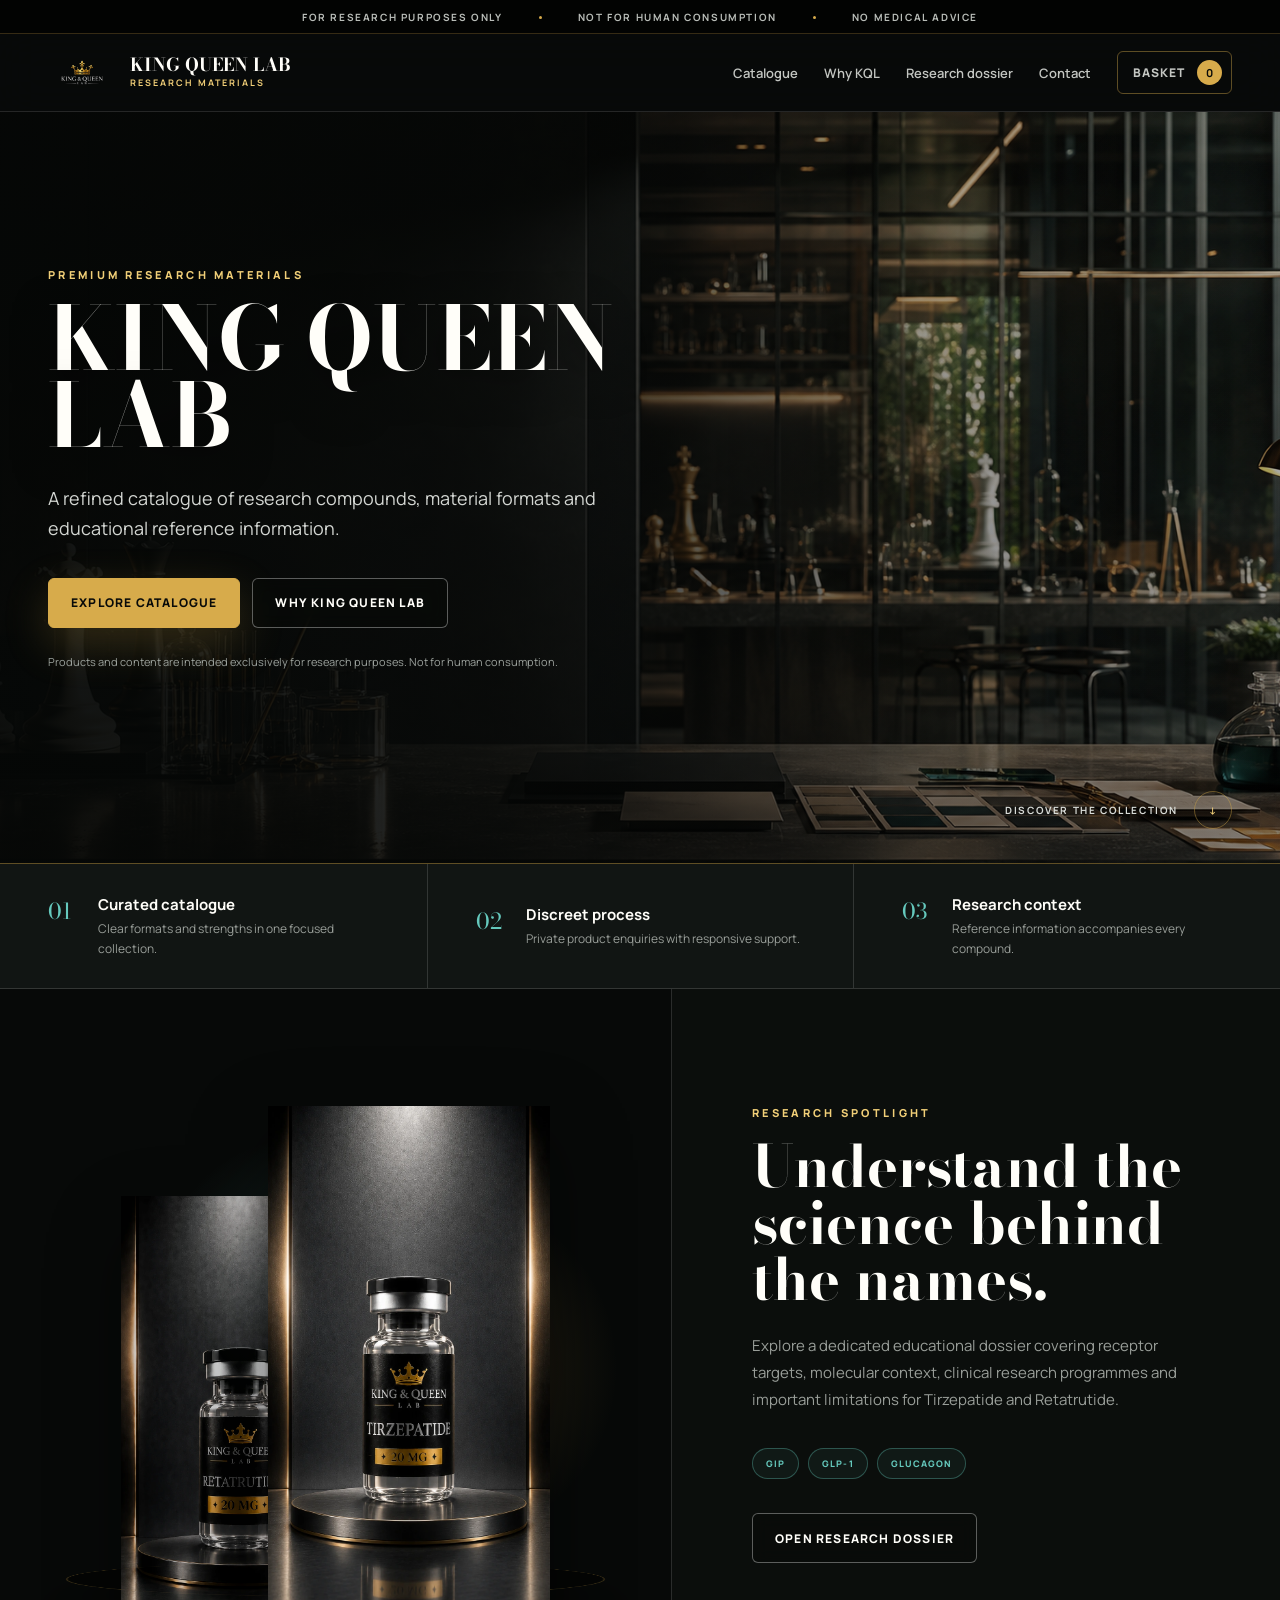
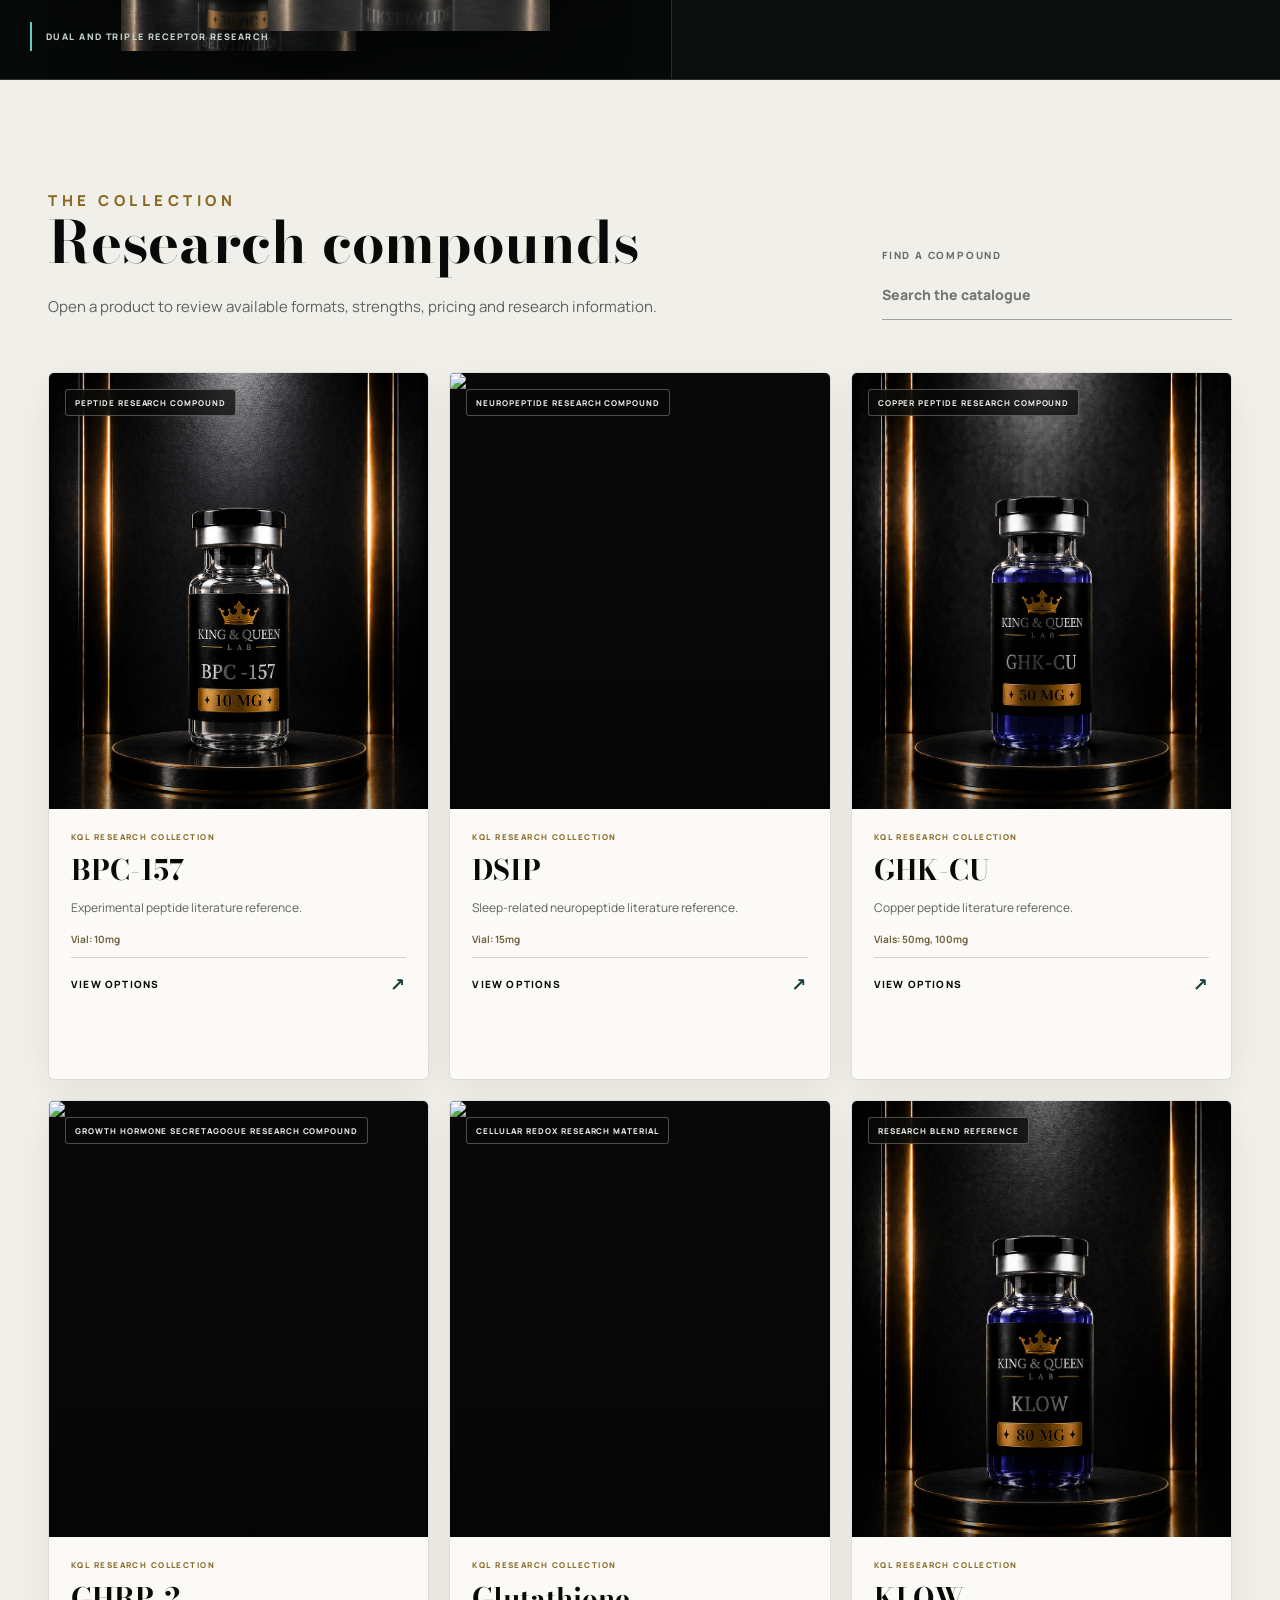
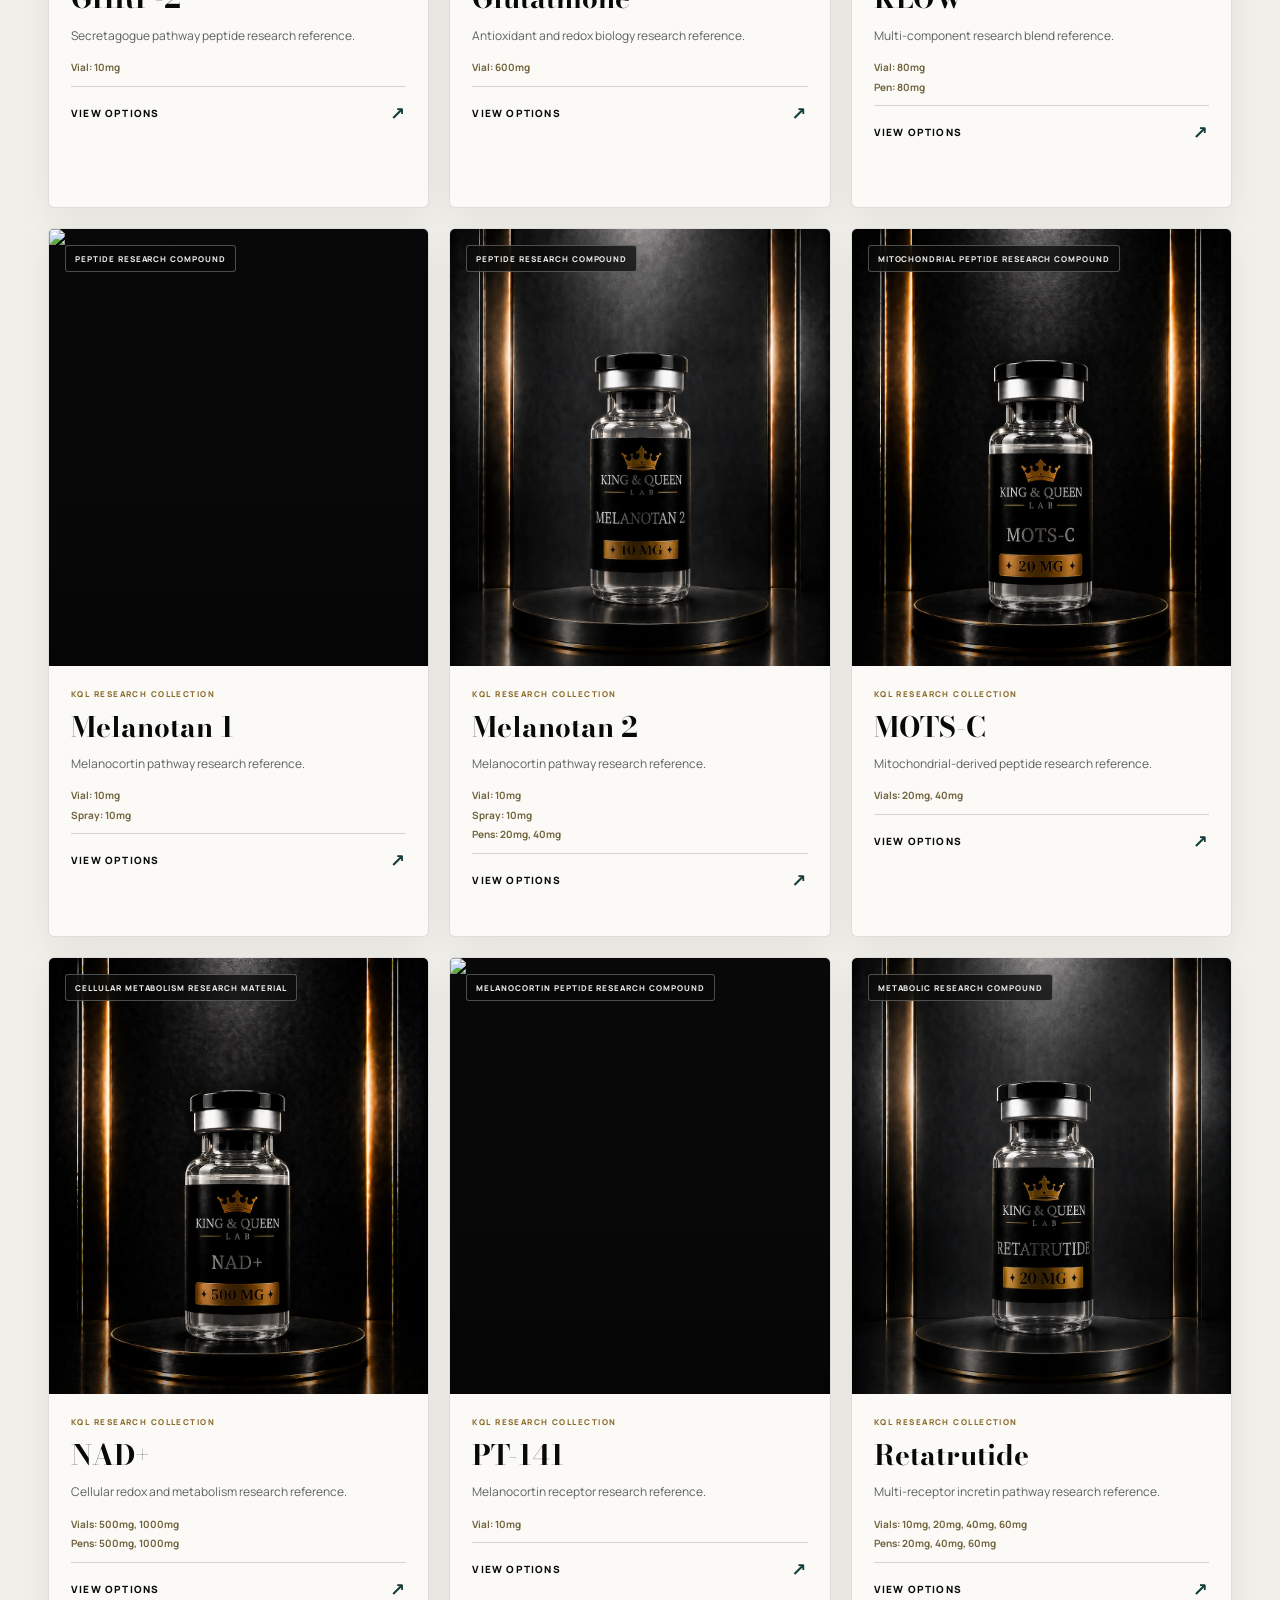
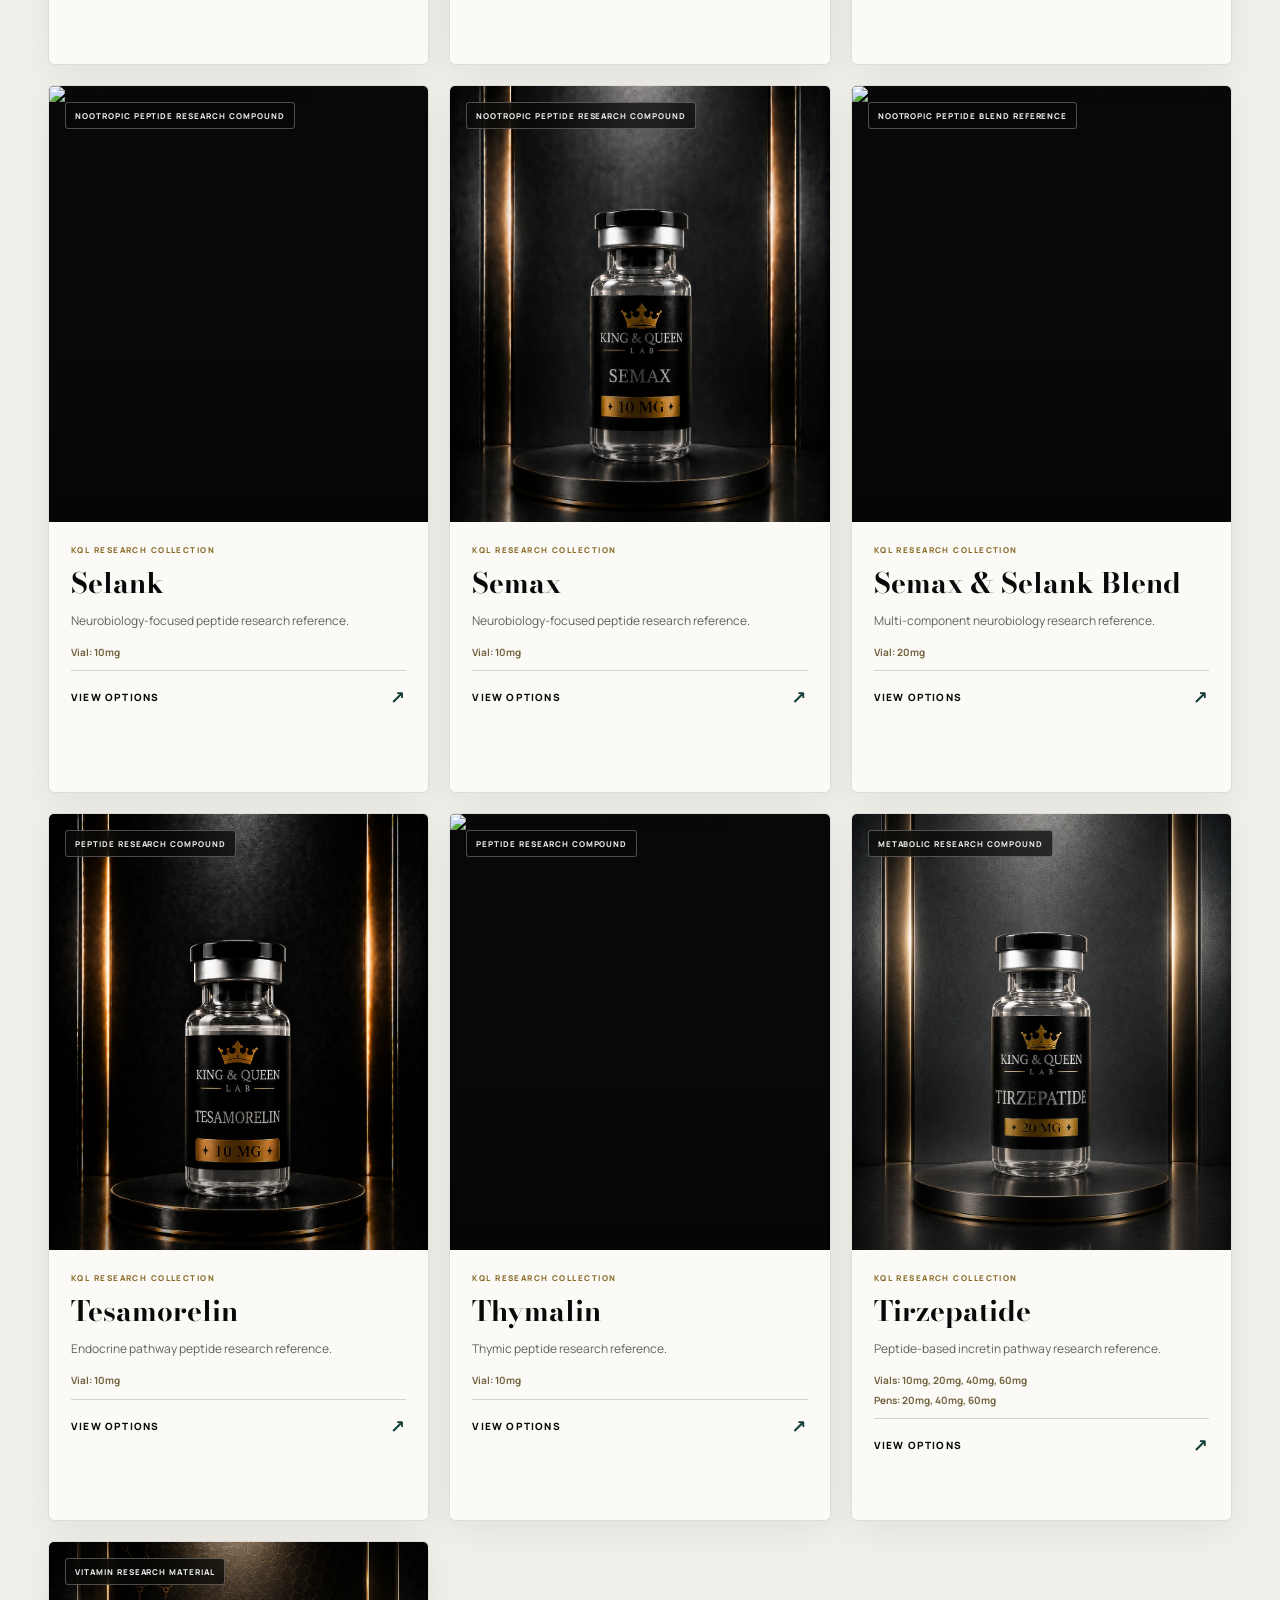
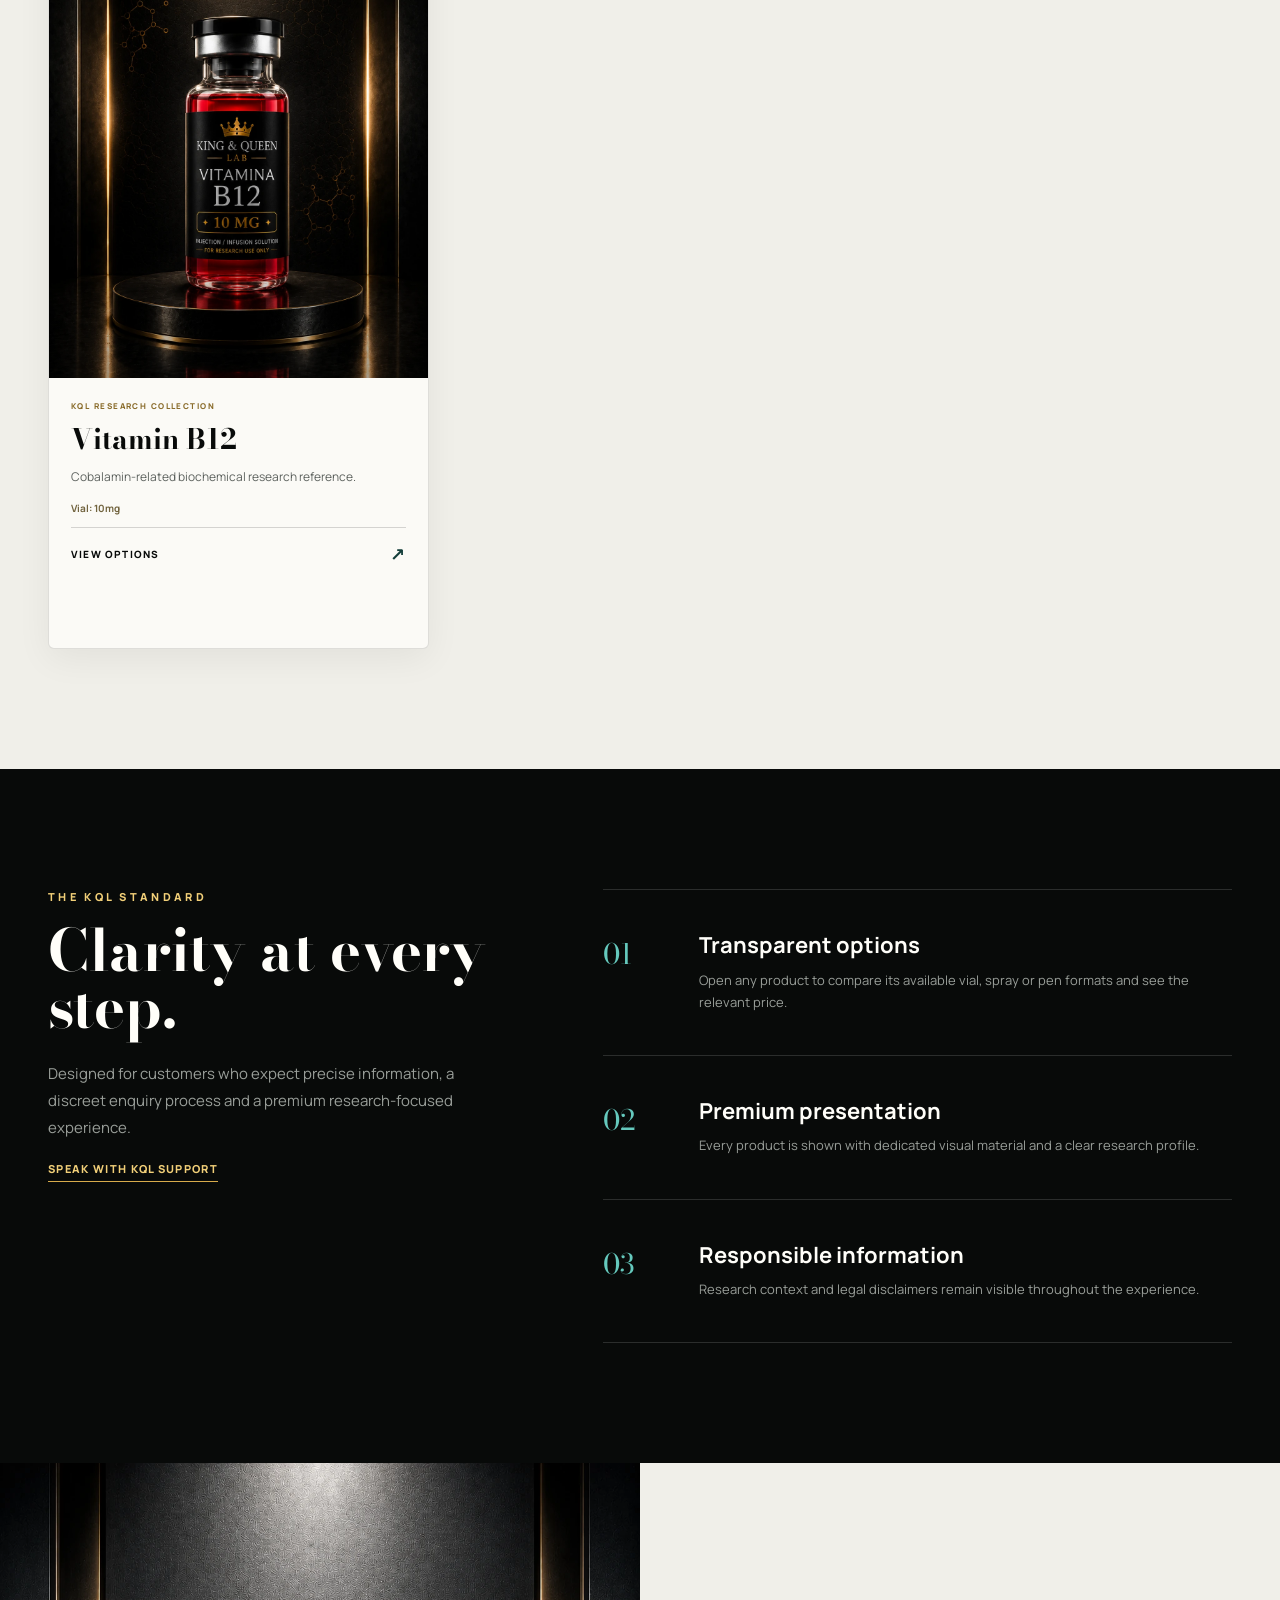
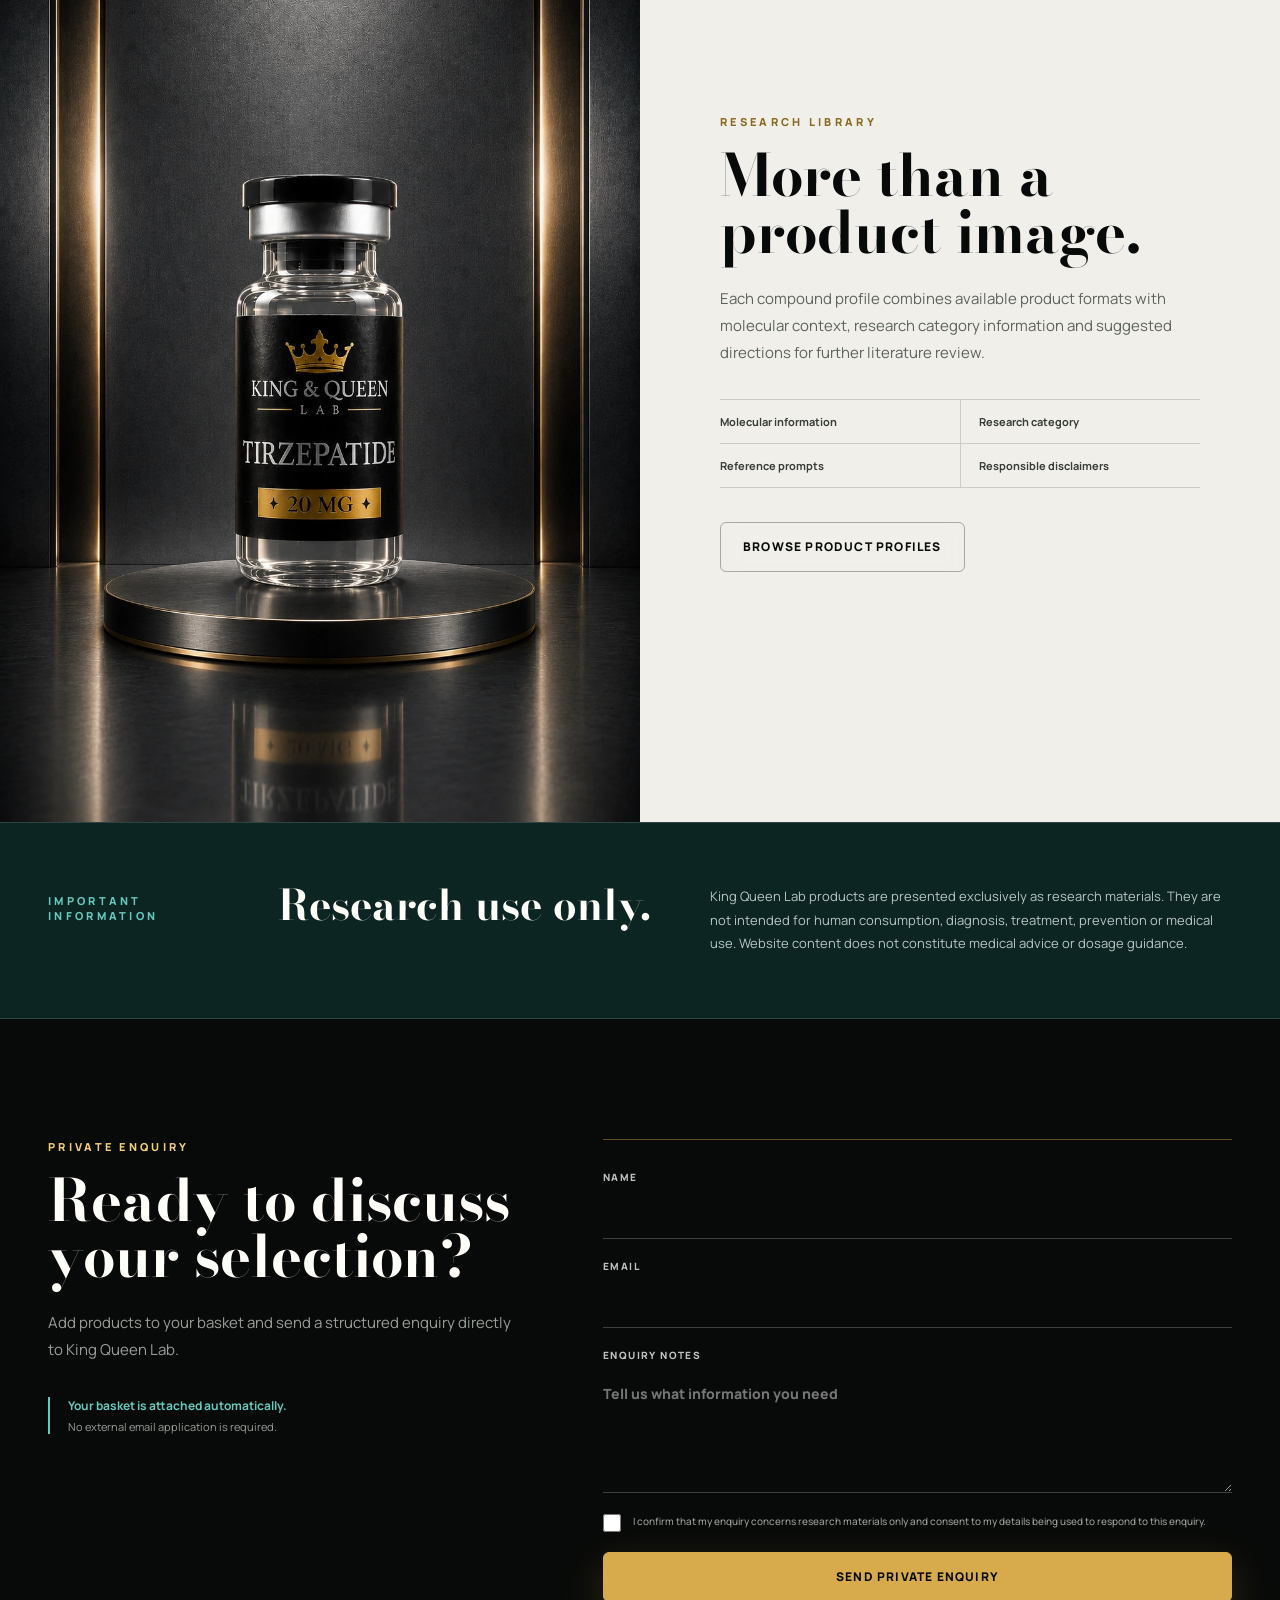
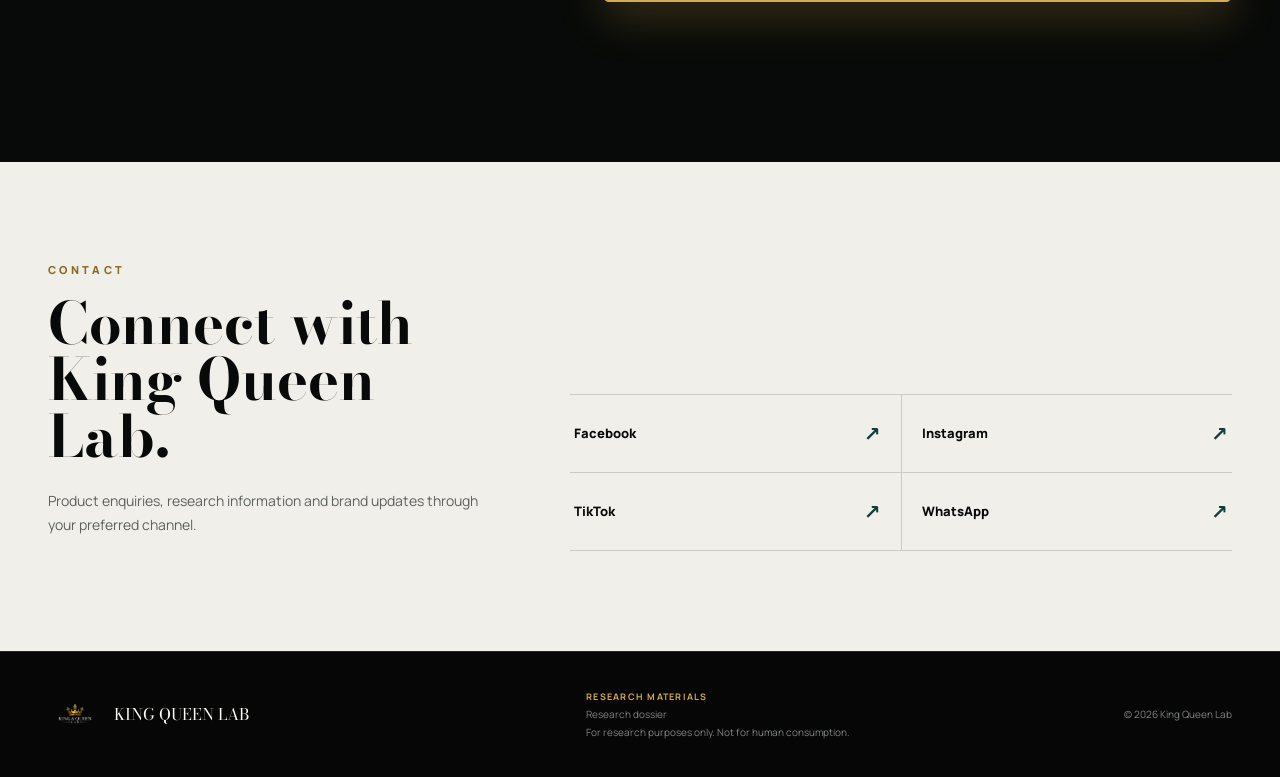
==== index.html @ 57969e60 "Add files via upload" ====
<!doctype html>
<html lang="en">
  <head>
    <meta charset="UTF-8">
    <meta name="viewport" content="width=device-width, initial-scale=1.0">
    <meta name="description" content="King Queen Lab premium research compounds and laboratory reference materials. Product information and enquiries for research purposes only.">
    <title>King Queen Lab | Premium Research Materials</title>
    <link rel="preconnect" href="https://fonts.googleapis.com">
    <link rel="preconnect" href="https://fonts.gstatic.com" crossorigin>
    <link href="https://fonts.googleapis.com/css2?family=Bodoni+Moda:opsz,wght@6..96,600;6..96,700&family=Manrope:wght@400;500;600;700;800&display=swap" rel="stylesheet">
    <link rel="stylesheet" href="styles.css?v=20260704-research-spotlight">
  </head>
  <body>
    <div class="legal-bar">
      <span>For research purposes only</span>
      <span>Not for human consumption</span>
      <span>No medical advice</span>
    </div>

    <header class="site-header" data-header>
      <a class="brand" href="#home" aria-label="King Queen Lab home">
        <img src="kql-logo-transparent.webp" alt="King Queen Lab logo">
        <span>
          <strong>King Queen Lab</strong>
          <small>Research materials</small>
        </span>
      </a>

      <button class="nav-toggle" type="button" data-nav-toggle aria-label="Open navigation" aria-expanded="false">
        <span></span>
        <span></span>
      </button>

      <nav class="site-nav" data-nav>
        <a href="#compounds">Catalogue</a>
        <a href="#standards">Why KQL</a>
        <a href="research.html">Research dossier</a>
        <a href="#contact">Contact</a>
        <button class="basket-trigger" type="button" data-open-cart>
          Basket
          <strong data-cart-count>0</strong>
        </button>
      </nav>
    </header>

    <main>
      <section class="hero" id="home">
        <img class="hero-background" src="kingqueenlab-hero.png" alt="Modern King Queen Lab research environment">
        <div class="hero-shade" aria-hidden="true"></div>
        <div class="hero-content">
          <p class="eyebrow">Premium research materials</p>
          <h1>King Queen Lab</h1>
          <p class="hero-lead">A refined catalogue of research compounds, material formats and educational reference information.</p>
          <div class="hero-actions">
            <a class="button button-primary" href="#compounds">Explore catalogue</a>
            <a class="button button-secondary" href="#standards">Why King Queen Lab</a>
          </div>
          <p class="hero-legal">Products and content are intended exclusively for research purposes. Not for human consumption.</p>
        </div>
        <a class="hero-next" href="#compounds">
          <span>Discover the collection</span>
          <strong>↓</strong>
        </a>
      </section>

      <section class="confidence-strip" aria-label="King Queen Lab service highlights">
        <div>
          <span>01</span>
          <strong>Curated catalogue</strong>
          <p>Clear formats and strengths in one focused collection.</p>
        </div>
        <div>
          <span>02</span>
          <strong>Discreet process</strong>
          <p>Private product enquiries with responsive support.</p>
        </div>
        <div>
          <span>03</span>
          <strong>Research context</strong>
          <p>Reference information accompanies every compound.</p>
        </div>
      </section>

      <section class="research-spotlight">
        <div class="spotlight-visual" aria-label="Tirzepatide and Retatrutide research collection">
          <img class="spotlight-primary" src="tirzepatide-20mg.webp" alt="Tirzepatide research vial">
          <img class="spotlight-secondary" src="retatrutide-20mg.webp" alt="Retatrutide research vial">
          <span class="spotlight-label">Dual and triple receptor research</span>
        </div>
        <div class="spotlight-copy">
          <p class="eyebrow">Research spotlight</p>
          <h2>Understand the science behind the names.</h2>
          <p>Explore a dedicated educational dossier covering receptor targets, molecular context, clinical research programmes and important limitations for Tirzepatide and Retatrutide.</p>
          <div class="receptor-row">
            <span>GIP</span>
            <span>GLP-1</span>
            <span>Glucagon</span>
          </div>
          <a class="button button-secondary" href="research.html">Open research dossier</a>
        </div>
      </section>

      <section class="catalogue" id="compounds" aria-labelledby="compounds-title">
        <div class="section-heading">
          <div>
            <p class="eyebrow">The collection</p>
            <h2 id="compounds-title">Research compounds</h2>
            <p>Open a product to review available formats, strengths, pricing and research information.</p>
          </div>
          <label class="search-box">
            <span>Find a compound</span>
            <input type="search" placeholder="Search the catalogue" data-search>
          </label>
        </div>
        <div class="compound-grid" data-reference-grid></div>
        <p class="empty-state" data-empty-state hidden>No products match this search.</p>
      </section>

      <section class="standards" id="standards">
        <div class="standards-intro">
          <p class="eyebrow">The KQL standard</p>
          <h2>Clarity at every step.</h2>
          <p>Designed for customers who expect precise information, a discreet enquiry process and a premium research-focused experience.</p>
          <a class="text-link" href="#contact">Speak with KQL support</a>
        </div>
        <div class="standard-list">
          <article>
            <span>01</span>
            <div>
              <h3>Transparent options</h3>
              <p>Open any product to compare its available vial, spray or pen formats and see the relevant price.</p>
            </div>
          </article>
          <article>
            <span>02</span>
            <div>
              <h3>Premium presentation</h3>
              <p>Every product is shown with dedicated visual material and a clear research profile.</p>
            </div>
          </article>
          <article>
            <span>03</span>
            <div>
              <h3>Responsible information</h3>
              <p>Research context and legal disclaimers remain visible throughout the experience.</p>
            </div>
          </article>
        </div>
      </section>

      <section class="library" id="library">
        <div class="library-visual">
          <img src="tirzepatide-20mg.webp" alt="King Queen Lab research vial">
        </div>
        <div class="library-copy">
          <p class="eyebrow">Research library</p>
          <h2>More than a product image.</h2>
          <p>Each compound profile combines available product formats with molecular context, research category information and suggested directions for further literature review.</p>
          <div class="library-points">
            <span>Molecular information</span>
            <span>Research category</span>
            <span>Reference prompts</span>
            <span>Responsible disclaimers</span>
          </div>
          <a class="button button-secondary" href="#compounds">Browse product profiles</a>
        </div>
      </section>

      <section class="compliance">
        <p class="eyebrow">Important information</p>
        <h2>Research use only.</h2>
        <p>King Queen Lab products are presented exclusively as research materials. They are not intended for human consumption, diagnosis, treatment, prevention or medical use. Website content does not constitute medical advice or dosage guidance.</p>
      </section>

      <section class="enquiry" id="enquiry">
        <div class="enquiry-intro">
          <p class="eyebrow">Private enquiry</p>
          <h2>Ready to discuss your selection?</h2>
          <p>Add products to your basket and send a structured enquiry directly to King Queen Lab.</p>
          <div class="enquiry-note">
            <strong>Your basket is attached automatically.</strong>
            <span>No external email application is required.</span>
          </div>
        </div>
        <form class="enquiry-form" data-enquiry-form>
          <label>
            Name
            <input name="name" type="text" autocomplete="name" required>
          </label>
          <label>
            Email
            <input name="email" type="email" autocomplete="email" required>
          </label>
          <label>
            Enquiry notes
            <textarea name="message" rows="5" placeholder="Tell us what information you need" required></textarea>
          </label>
          <label class="consent-field">
            <input name="research_confirmation" type="checkbox" required>
            <span>I confirm that my enquiry concerns research materials only and consent to my details being used to respond to this enquiry.</span>
          </label>
          <button class="button button-primary" type="submit">Send private enquiry</button>
          <p class="form-status" data-form-status aria-live="polite"></p>
        </form>
      </section>

      <section class="contact" id="contact">
        <div>
          <p class="eyebrow">Contact</p>
          <h2>Connect with King Queen Lab.</h2>
          <p>Product enquiries, research information and brand updates through your preferred channel.</p>
        </div>
        <div class="social-grid">
          <a href="https://www.facebook.com/profile.php?id=61564510697711" target="_blank" rel="noreferrer"><span>Facebook</span><strong>↗</strong></a>
          <a href="https://www.instagram.com/king.queen.lab/" target="_blank" rel="noreferrer"><span>Instagram</span><strong>↗</strong></a>
          <a href="https://www.tiktok.com/@king.queen.lab" target="_blank" rel="noreferrer"><span>TikTok</span><strong>↗</strong></a>
          <a href="https://wa.me/447375599830" target="_blank" rel="noreferrer"><span>WhatsApp</span><strong>↗</strong></a>
        </div>
      </section>
    </main>

    <aside class="cart-drawer" data-cart-drawer aria-hidden="true">
      <div class="cart-panel">
        <div class="cart-head">
          <div>
            <p class="eyebrow">Selected products</p>
            <h2>Your basket</h2>
          </div>
          <button class="icon-button" type="button" data-close-cart aria-label="Close basket">&times;</button>
        </div>
        <div class="cart-items" data-cart-items></div>
        <div class="cart-summary">
          <span>Subtotal</span>
          <strong data-cart-subtotal>£0</strong>
        </div>
        <a class="button button-primary" href="#enquiry" data-cart-enquiry>Continue to enquiry</a>
        <p class="drawer-legal">Research purposes only. Not for human consumption.</p>
      </div>
    </aside>

    <aside class="reference-modal" data-reference-modal aria-hidden="true">
      <div class="reference-modal-panel" data-reference-modal-panel role="dialog" aria-modal="true" aria-label="Product information"></div>
    </aside>

    <footer class="site-footer">
      <a class="footer-brand" href="#home">
        <img src="kql-logo-transparent.webp" alt="">
        <span>King Queen Lab</span>
      </a>
      <div>
        <strong>Research materials</strong>
        <a href="research.html">Research dossier</a>
        <span>For research purposes only. Not for human consumption.</span>
      </div>
      <span>&copy; 2026 King Queen Lab</span>
    </footer>

    <template id="reference-template">
      <article class="compound-card">
        <button class="compound-open" type="button" data-open-reference aria-label="View product options"></button>
        <div class="compound-media">
          <img data-card-image alt="">
          <span class="compound-badge" data-card-category></span>
        </div>
        <div class="compound-body">
          <p class="compound-index">KQL Research Collection</p>
          <h3 data-card-heading></h3>
          <p data-card-tagline></p>
          <div class="format-summary" data-card-formats></div>
          <div class="card-action">
            <span>View options</span>
            <strong>↗</strong>
          </div>
        </div>
      </article>
    </template>

    <script src="script.js?v=20260704-alphabetical"></script>
  </body>
</html>
---- styles.css ----
:root {
  --ink: #080a09;
  --ink-soft: #111513;
  --ink-panel: #151917;
  --paper: #f0efe9;
  --paper-bright: #fbfaf6;
  --paper-muted: #dedbd1;
  --gold: #d7ab4b;
  --gold-bright: #f1cf78;
  --teal: #65c9bd;
  --teal-dark: #143e3a;
  --white: #fffef9;
  --muted: #999e99;
  --dark-muted: #5d625e;
  --line-dark: rgba(255, 255, 255, 0.14);
  --line-gold: rgba(215, 171, 75, 0.42);
  --line-light: rgba(8, 10, 9, 0.16);
  --shadow: 0 28px 90px rgba(0, 0, 0, 0.28);
  --radius: 6px;
  font-family: Manrope, system-ui, -apple-system, BlinkMacSystemFont, "Segoe UI", sans-serif;
  color: var(--white);
  background: var(--ink);
}

* {
  box-sizing: border-box;
}

html {
  scroll-behavior: smooth;
}

body {
  margin: 0;
  min-width: 320px;
  min-height: 100vh;
  overflow-x: hidden;
  background: var(--ink);
}

body.modal-open {
  overflow: hidden;
}

a {
  color: inherit;
  text-decoration: none;
}

button,
input,
select,
textarea {
  font: inherit;
}

button {
  color: inherit;
}

img {
  display: block;
  max-width: 100%;
}

h1,
h2,
h3,
p {
  margin-top: 0;
}

h1,
h2 {
  font-family: "Bodoni Moda", Georgia, serif;
  letter-spacing: 0;
}

h2 {
  margin-bottom: 24px;
  font-size: 58px;
  line-height: 0.98;
}

h3 {
  margin-bottom: 8px;
  font-size: 20px;
  line-height: 1.2;
}

.legal-bar {
  position: relative;
  z-index: 42;
  display: flex;
  min-height: 34px;
  align-items: center;
  justify-content: center;
  gap: 36px;
  border-bottom: 1px solid rgba(215, 171, 75, 0.24);
  background: #020302;
  color: #b9bdb8;
  padding: 8px 24px;
  font-size: 10px;
  font-weight: 700;
  letter-spacing: 0.16em;
  text-transform: uppercase;
}

.legal-bar span + span::before {
  content: "";
  display: inline-block;
  width: 3px;
  height: 3px;
  margin: 0 36px 2px 0;
  border-radius: 50%;
  background: var(--gold);
}

.site-header {
  position: sticky;
  top: 0;
  z-index: 40;
  display: grid;
  grid-template-columns: auto 1fr;
  min-height: 78px;
  align-items: center;
  gap: 36px;
  border-bottom: 1px solid rgba(255, 255, 255, 0.12);
  background: rgba(8, 10, 9, 0.78);
  padding: 12px 48px;
  backdrop-filter: blur(20px);
  transition: background 180ms ease, box-shadow 180ms ease;
}

.site-header.is-scrolled {
  background: rgba(8, 10, 9, 0.96);
  box-shadow: 0 18px 50px rgba(0, 0, 0, 0.24);
}

.brand {
  display: inline-flex;
  min-width: 270px;
  align-items: center;
  gap: 14px;
}

.brand img {
  width: 68px;
  height: 48px;
  object-fit: contain;
}

.brand span {
  display: grid;
  gap: 2px;
}

.brand strong {
  font-family: "Bodoni Moda", Georgia, serif;
  font-size: 18px;
  line-height: 1;
  text-transform: uppercase;
}

.brand small {
  color: var(--gold-bright);
  font-size: 9px;
  font-weight: 700;
  letter-spacing: 0.22em;
  text-transform: uppercase;
}

.site-nav {
  justify-self: end;
  display: flex;
  align-items: center;
  gap: 26px;
  color: #c3c6c2;
  font-size: 13px;
  font-weight: 600;
}

.site-nav a {
  position: relative;
  padding-block: 10px;
}

.site-nav a::after {
  content: "";
  position: absolute;
  right: 0;
  bottom: 3px;
  left: 0;
  height: 1px;
  background: var(--gold);
  transform: scaleX(0);
  transform-origin: right;
  transition: transform 180ms ease;
}

.site-nav a:hover::after {
  transform: scaleX(1);
  transform-origin: left;
}

.basket-trigger {
  display: inline-flex;
  min-height: 42px;
  align-items: center;
  gap: 12px;
  border: 1px solid var(--line-gold);
  border-radius: var(--radius);
  background: transparent;
  padding: 8px 9px 8px 15px;
  cursor: pointer;
  font-size: 12px;
  font-weight: 800;
  letter-spacing: 0.08em;
  text-transform: uppercase;
  transition: background 160ms ease, color 160ms ease;
}

.basket-trigger:hover {
  background: var(--gold);
  color: var(--ink);
}

.basket-trigger strong {
  display: grid;
  width: 25px;
  height: 25px;
  place-items: center;
  border-radius: 50%;
  background: var(--gold);
  color: var(--ink);
  font-size: 11px;
}

.basket-trigger:hover strong {
  background: var(--ink);
  color: var(--gold-bright);
}

.nav-toggle {
  display: none;
  width: 44px;
  height: 44px;
  border: 1px solid var(--line-gold);
  border-radius: var(--radius);
  background: transparent;
  cursor: pointer;
}

.nav-toggle span {
  display: block;
  width: 18px;
  height: 2px;
  margin: 5px auto;
  background: currentColor;
  transition: transform 160ms ease;
}

.nav-toggle.is-open span:first-child {
  transform: translateY(3.5px) rotate(45deg);
}

.nav-toggle.is-open span:last-child {
  transform: translateY(-3.5px) rotate(-45deg);
}

.hero {
  position: relative;
  height: calc(100svh - 148px);
  min-height: 570px;
  max-height: 780px;
  overflow: hidden;
  border-bottom: 1px solid var(--line-gold);
}

.hero-background {
  position: absolute;
  inset: 0;
  width: 100%;
  height: 100%;
  object-fit: cover;
  object-position: center;
}

.hero-shade {
  position: absolute;
  inset: 0;
  background:
    linear-gradient(90deg, rgba(5, 7, 6, 0.94) 0%, rgba(5, 7, 6, 0.78) 38%, rgba(5, 7, 6, 0.2) 72%, rgba(5, 7, 6, 0.06) 100%),
    linear-gradient(180deg, rgba(0, 0, 0, 0.16), rgba(0, 0, 0, 0.42));
}

.hero-content {
  position: relative;
  z-index: 2;
  display: flex;
  width: min(1440px, calc(100% - 96px));
  height: 100%;
  margin: 0 auto;
  flex-direction: column;
  align-items: flex-start;
  justify-content: center;
  padding-bottom: 38px;
}

.eyebrow {
  margin-bottom: 18px;
  color: var(--gold-bright);
  font-size: 11px;
  font-weight: 800;
  letter-spacing: 0.3em;
  text-transform: uppercase;
}

.hero h1 {
  max-width: 760px;
  margin: 0;
  color: var(--white);
  font-size: 88px;
  line-height: 0.88;
  text-transform: uppercase;
  text-shadow: 0 12px 40px rgba(0, 0, 0, 0.5);
}

.hero-lead {
  max-width: 650px;
  margin: 28px 0 0;
  color: #d3d6d2;
  font-size: 18px;
  line-height: 1.7;
}

.hero-actions {
  display: flex;
  flex-wrap: wrap;
  gap: 12px;
  margin-top: 34px;
}

.button {
  display: inline-flex;
  min-height: 50px;
  align-items: center;
  justify-content: center;
  border: 1px solid transparent;
  border-radius: var(--radius);
  padding: 13px 22px;
  cursor: pointer;
  font-size: 12px;
  font-weight: 800;
  letter-spacing: 0.1em;
  text-transform: uppercase;
  transition: transform 160ms ease, background 160ms ease, border-color 160ms ease, color 160ms ease;
}

.button:hover {
  transform: translateY(-2px);
}

.button-primary {
  border-color: var(--gold);
  background: var(--gold);
  color: var(--ink);
  box-shadow: 0 16px 45px rgba(215, 171, 75, 0.22);
}

.button-primary:hover {
  background: var(--gold-bright);
}

.button-secondary {
  border-color: rgba(255, 255, 255, 0.34);
  background: rgba(7, 9, 8, 0.36);
  color: var(--white);
  backdrop-filter: blur(8px);
}

.button-secondary:hover {
  border-color: var(--teal);
  color: var(--teal);
}

.hero-legal {
  max-width: 650px;
  margin: 25px 0 0;
  color: #9ca29d;
  font-size: 11px;
  line-height: 1.6;
}

.hero-next {
  position: absolute;
  z-index: 3;
  right: 48px;
  bottom: 34px;
  display: flex;
  align-items: center;
  gap: 16px;
  color: #d8dbd7;
  font-size: 10px;
  font-weight: 700;
  letter-spacing: 0.16em;
  text-transform: uppercase;
}

.hero-next strong {
  display: grid;
  width: 38px;
  height: 38px;
  place-items: center;
  border: 1px solid var(--line-gold);
  border-radius: 50%;
  color: var(--gold-bright);
}

.confidence-strip {
  display: grid;
  grid-template-columns: repeat(3, minmax(0, 1fr));
  border-bottom: 1px solid var(--line-dark);
  background: var(--ink-soft);
}

.confidence-strip > div {
  display: grid;
  grid-template-columns: 34px 1fr;
  gap: 4px 16px;
  min-height: 124px;
  align-content: center;
  padding: 24px 48px;
}

.confidence-strip > div + div {
  border-left: 1px solid var(--line-dark);
}

.confidence-strip span {
  grid-row: 1 / 3;
  color: var(--teal);
  font-family: "Bodoni Moda", Georgia, serif;
  font-size: 22px;
}

.confidence-strip strong {
  font-size: 15px;
}

.confidence-strip p {
  margin: 0;
  color: var(--muted);
  font-size: 12px;
  line-height: 1.6;
}

.research-spotlight {
  display: grid;
  grid-template-columns: minmax(0, 1.05fr) minmax(420px, 0.95fr);
  min-height: 690px;
  border-bottom: 1px solid var(--line-dark);
  background: #0b0e0c;
}

.spotlight-visual {
  position: relative;
  min-height: 690px;
  overflow: hidden;
  border-right: 1px solid var(--line-dark);
  background:
    radial-gradient(circle at 45% 42%, rgba(101, 201, 189, 0.18), transparent 26%),
    radial-gradient(circle at 66% 55%, rgba(215, 171, 75, 0.18), transparent 30%),
    #070908;
}

.spotlight-visual::before {
  content: "";
  position: absolute;
  right: 10%;
  bottom: 8%;
  left: 10%;
  height: 90px;
  border: 1px solid rgba(215, 171, 75, 0.35);
  border-radius: 50%;
  background: rgba(0, 0, 0, 0.5);
  box-shadow: 0 36px 80px rgba(0, 0, 0, 0.62);
  transform: perspective(600px) rotateX(68deg);
}

.spotlight-primary,
.spotlight-secondary {
  position: absolute;
  width: 42%;
  height: 76%;
  object-fit: cover;
  object-position: center;
  filter: drop-shadow(0 28px 40px rgba(0, 0, 0, 0.48));
}

.spotlight-primary {
  z-index: 2;
  right: 18%;
  bottom: 7%;
}

.spotlight-secondary {
  z-index: 1;
  right: 47%;
  bottom: 4%;
  width: 35%;
  height: 66%;
  opacity: 0.82;
}

.spotlight-label {
  position: absolute;
  z-index: 4;
  bottom: 28px;
  left: 30px;
  border-left: 2px solid var(--teal);
  color: #c7d5d1;
  padding: 8px 0 8px 14px;
  font-size: 9px;
  font-weight: 800;
  letter-spacing: 0.16em;
  text-transform: uppercase;
}

.spotlight-copy {
  display: flex;
  max-width: 700px;
  flex-direction: column;
  align-items: flex-start;
  justify-content: center;
  padding: 80px;
}

.spotlight-copy > p:not(.eyebrow) {
  max-width: 620px;
  color: var(--muted);
  font-size: 15px;
  line-height: 1.8;
}

.receptor-row {
  display: flex;
  flex-wrap: wrap;
  gap: 9px;
  margin: 20px 0 34px;
}

.receptor-row span {
  border: 1px solid rgba(101, 201, 189, 0.34);
  border-radius: 999px;
  background: rgba(101, 201, 189, 0.06);
  color: var(--teal);
  padding: 8px 13px;
  font-size: 9px;
  font-weight: 800;
  letter-spacing: 0.12em;
  text-transform: uppercase;
}

.catalogue {
  background: var(--paper);
  color: var(--ink);
  padding: 108px 48px 120px;
}

.section-heading {
  display: flex;
  width: min(1440px, 100%);
  align-items: end;
  justify-content: space-between;
  gap: 40px;
  margin: 0 auto 52px;
}

.section-heading > div {
  max-width: 760px;
}

.section-heading .eyebrow {
  color: #89681f;
}

.section-heading h2 {
  color: var(--ink);
}

.section-heading p {
  max-width: 680px;
  margin-bottom: 0;
  color: var(--dark-muted);
  font-size: 15px;
  line-height: 1.7;
}

.search-box {
  display: grid;
  width: min(350px, 100%);
  gap: 8px;
  color: #6b6e6a;
  font-size: 10px;
  font-weight: 800;
  letter-spacing: 0.18em;
  text-transform: uppercase;
}

.search-box input {
  width: 100%;
  min-height: 50px;
  border: 0;
  border-bottom: 1px solid rgba(8, 10, 9, 0.34);
  border-radius: 0;
  outline: none;
  background: transparent;
  color: var(--ink);
  padding: 10px 0;
  font-size: 14px;
}

.search-box input:focus {
  border-color: var(--teal-dark);
}

.compound-grid {
  display: grid;
  grid-template-columns: repeat(3, minmax(0, 1fr));
  gap: 20px;
  width: min(1440px, 100%);
  margin: 0 auto;
}

.compound-card {
  position: relative;
  overflow: hidden;
  border: 1px solid rgba(8, 10, 9, 0.12);
  border-radius: var(--radius);
  background: var(--paper-bright);
  box-shadow: 0 10px 35px rgba(8, 10, 9, 0.06);
  transition: transform 220ms ease, box-shadow 220ms ease, border-color 220ms ease;
}

.compound-card:hover {
  z-index: 2;
  border-color: rgba(8, 10, 9, 0.28);
  box-shadow: 0 25px 70px rgba(8, 10, 9, 0.15);
  transform: translateY(-6px);
}

.compound-open {
  position: absolute;
  inset: 0;
  z-index: 5;
  border: 0;
  background: transparent;
  cursor: pointer;
}

.compound-media {
  position: relative;
  aspect-ratio: 4 / 4.6;
  overflow: hidden;
  background: #070807;
}

.compound-media::after {
  content: "";
  position: absolute;
  inset: 55% 0 0;
  background: linear-gradient(180deg, transparent, rgba(0, 0, 0, 0.36));
}

.compound-media img {
  width: 100%;
  height: 100%;
  object-fit: cover;
  transition: transform 400ms ease;
}

.compound-media img.is-placeholder {
  object-fit: contain;
  padding: 22%;
  background: var(--ink);
}

.compound-card:hover .compound-media img {
  transform: scale(1.025);
}

.compound-badge {
  position: absolute;
  z-index: 2;
  top: 16px;
  left: 16px;
  max-width: calc(100% - 32px);
  border: 1px solid rgba(255, 255, 255, 0.28);
  border-radius: 3px;
  background: rgba(7, 9, 8, 0.72);
  color: #e7e9e6;
  padding: 7px 9px;
  font-size: 8px;
  font-weight: 800;
  letter-spacing: 0.12em;
  text-transform: uppercase;
  backdrop-filter: blur(8px);
}

.compound-body {
  display: grid;
  min-height: 270px;
  align-content: start;
  gap: 11px;
  padding: 22px;
}

.compound-index {
  margin: 0;
  color: #8a6c2b;
  font-size: 8px;
  font-weight: 800;
  letter-spacing: 0.18em;
  text-transform: uppercase;
}

.compound-body h3 {
  margin: 0;
  color: var(--ink);
  font-family: "Bodoni Moda", Georgia, serif;
  font-size: 28px;
}

.compound-body > p:not(.compound-index) {
  margin: 0;
  color: var(--dark-muted);
  font-size: 12px;
  line-height: 1.6;
}

.format-summary {
  display: grid;
  gap: 5px;
  margin-top: 4px;
  color: #71633e;
  font-size: 10px;
  font-weight: 700;
  line-height: 1.45;
}

.card-action {
  display: flex;
  align-items: center;
  justify-content: space-between;
  margin-top: auto;
  border-top: 1px solid var(--line-light);
  padding-top: 14px;
  color: var(--ink);
  font-size: 10px;
  font-weight: 800;
  letter-spacing: 0.12em;
  text-transform: uppercase;
}

.card-action strong {
  color: var(--teal-dark);
  font-size: 18px;
}

.empty-state {
  width: min(1440px, 100%);
  margin: 30px auto 0;
  border: 1px solid var(--line-light);
  border-radius: var(--radius);
  padding: 28px;
  color: var(--dark-muted);
  text-align: center;
}

.standards {
  display: grid;
  grid-template-columns: minmax(0, 0.85fr) minmax(0, 1.15fr);
  gap: 90px;
  width: min(1440px, calc(100% - 96px));
  margin: 0 auto;
  padding: 120px 0;
}

.standards-intro {
  align-self: start;
  max-width: 570px;
  position: sticky;
  top: 120px;
}

.standards-intro p:not(.eyebrow) {
  color: var(--muted);
  font-size: 15px;
  line-height: 1.8;
}

.text-link {
  display: inline-flex;
  border-bottom: 1px solid var(--gold);
  color: var(--gold-bright);
  padding-bottom: 5px;
  font-size: 11px;
  font-weight: 800;
  letter-spacing: 0.12em;
  text-transform: uppercase;
}

.standard-list {
  border-top: 1px solid var(--line-dark);
}

.standard-list article {
  display: grid;
  grid-template-columns: 70px 1fr;
  gap: 26px;
  border-bottom: 1px solid var(--line-dark);
  padding: 42px 0;
}

.standard-list article > span {
  color: var(--teal);
  font-family: "Bodoni Moda", Georgia, serif;
  font-size: 28px;
}

.standard-list h3 {
  margin-bottom: 10px;
  font-size: 22px;
}

.standard-list p {
  max-width: 580px;
  margin: 0;
  color: var(--muted);
  font-size: 13px;
  line-height: 1.7;
}

.library {
  display: grid;
  grid-template-columns: minmax(0, 1fr) minmax(0, 1fr);
  min-height: 720px;
  background: var(--paper);
  color: var(--ink);
}

.library-visual {
  min-height: 720px;
  overflow: hidden;
  background: #080908;
}

.library-visual img {
  width: 100%;
  height: 100%;
  object-fit: cover;
}

.library-copy {
  display: flex;
  max-width: 720px;
  flex-direction: column;
  align-items: flex-start;
  justify-content: center;
  padding: 80px;
}

.library-copy .eyebrow {
  color: #89681f;
}

.library-copy p:not(.eyebrow) {
  color: var(--dark-muted);
  font-size: 15px;
  line-height: 1.8;
}

.library-copy .button-secondary {
  border-color: rgba(8, 10, 9, 0.3);
  background: transparent;
  color: var(--ink);
}

.library-copy .button-secondary:hover {
  border-color: var(--teal-dark);
  color: var(--teal-dark);
}

.library-points {
  display: grid;
  grid-template-columns: repeat(2, minmax(0, 1fr));
  width: 100%;
  gap: 0;
  margin: 18px 0 34px;
  border-top: 1px solid var(--line-light);
}

.library-points span {
  border-bottom: 1px solid var(--line-light);
  padding: 14px 8px 14px 0;
  color: #383c39;
  font-size: 11px;
  font-weight: 700;
}

.library-points span:nth-child(even) {
  border-left: 1px solid var(--line-light);
  padding-left: 18px;
}

.compliance {
  display: grid;
  grid-template-columns: 190px minmax(260px, 0.75fr) minmax(320px, 1fr);
  gap: 40px;
  align-items: start;
  border-block: 1px solid var(--line-dark);
  background: #0c2522;
  padding: 62px 48px;
}

.compliance .eyebrow {
  margin: 8px 0 0;
  color: var(--teal);
}

.compliance h2 {
  margin: 0;
  font-size: 42px;
}

.compliance > p:last-child {
  margin: 0;
  color: #b8c7c3;
  font-size: 13px;
  line-height: 1.8;
}

.enquiry {
  display: grid;
  grid-template-columns: minmax(0, 0.85fr) minmax(0, 1.15fr);
  gap: 90px;
  width: min(1280px, calc(100% - 96px));
  margin: 0 auto;
  padding: 120px 0;
}

.enquiry-intro {
  max-width: 530px;
}

.enquiry-intro > p:not(.eyebrow) {
  color: var(--muted);
  font-size: 15px;
  line-height: 1.8;
}

.enquiry-note {
  display: grid;
  gap: 5px;
  margin-top: 34px;
  border-left: 2px solid var(--teal);
  padding-left: 18px;
}

.enquiry-note strong {
  color: var(--teal);
  font-size: 12px;
}

.enquiry-note span {
  color: var(--muted);
  font-size: 11px;
}

.enquiry-form {
  display: grid;
  gap: 20px;
  border-top: 1px solid var(--line-gold);
  padding-top: 30px;
}

.enquiry-form label {
  display: grid;
  gap: 9px;
  color: #bfc3bf;
  font-size: 10px;
  font-weight: 800;
  letter-spacing: 0.14em;
  text-transform: uppercase;
}

.enquiry-form input:not([type="checkbox"]),
.enquiry-form textarea {
  width: 100%;
  border: 0;
  border-bottom: 1px solid rgba(255, 255, 255, 0.22);
  border-radius: 0;
  outline: none;
  background: transparent;
  color: var(--white);
  padding: 13px 0;
  font-size: 14px;
}

.enquiry-form textarea {
  min-height: 120px;
  resize: vertical;
}

.enquiry-form .consent-field {
  display: grid;
  grid-template-columns: 18px 1fr;
  gap: 12px;
  align-items: start;
  color: #999e99;
  font-size: 10px;
  font-weight: 500;
  letter-spacing: 0;
  line-height: 1.6;
  text-transform: none;
}

.enquiry-form .consent-field input {
  width: 18px;
  height: 18px;
  margin: 1px 0 0;
  accent-color: var(--teal);
}

.enquiry-form input:not([type="checkbox"]):focus,
.enquiry-form textarea:focus {
  border-color: var(--teal);
}

.form-status {
  min-height: 20px;
  margin: 0;
  color: var(--teal);
  font-size: 12px;
}

.contact {
  display: grid;
  grid-template-columns: minmax(280px, 0.8fr) minmax(360px, 1.2fr);
  gap: 80px;
  align-items: end;
  background: var(--paper);
  color: var(--ink);
  padding: 100px 48px;
}

.contact > div:first-child {
  max-width: 580px;
}

.contact .eyebrow {
  color: #89681f;
}

.contact p:not(.eyebrow) {
  color: var(--dark-muted);
  font-size: 14px;
  line-height: 1.7;
}

.social-grid {
  display: grid;
  grid-template-columns: repeat(2, minmax(0, 1fr));
  border-top: 1px solid var(--line-light);
}

.social-grid a {
  display: flex;
  min-height: 78px;
  align-items: center;
  justify-content: space-between;
  border-bottom: 1px solid var(--line-light);
  padding: 18px 4px;
  font-size: 13px;
  font-weight: 800;
}

.social-grid a:nth-child(even) {
  border-left: 1px solid var(--line-light);
  padding-left: 20px;
}

.social-grid a:nth-child(odd) {
  padding-right: 20px;
}

.social-grid strong {
  color: var(--teal-dark);
  font-size: 20px;
  transition: transform 160ms ease;
}

.social-grid a:hover strong {
  transform: translate(3px, -3px);
}

.reference-modal {
  position: fixed;
  inset: 0;
  z-index: 70;
  display: grid;
  place-items: center;
  background: rgba(2, 3, 2, 0.86);
  padding: 22px;
  opacity: 0;
  pointer-events: none;
  transition: opacity 180ms ease;
  backdrop-filter: blur(12px);
}

.reference-modal.is-open {
  opacity: 1;
  pointer-events: auto;
}

.reference-modal-panel {
  position: relative;
  display: grid;
  grid-template-columns: minmax(360px, 0.9fr) minmax(430px, 1.1fr);
  width: min(1220px, 100%);
  max-height: calc(100svh - 44px);
  overflow: auto;
  border: 1px solid var(--line-gold);
  border-radius: var(--radius);
  background: var(--ink-soft);
  box-shadow: var(--shadow);
}

.modal-close,
.icon-button {
  position: absolute;
  z-index: 5;
  top: 16px;
  right: 16px;
  display: grid;
  width: 42px;
  height: 42px;
  place-items: center;
  border: 1px solid rgba(255, 255, 255, 0.24);
  border-radius: 50%;
  background: rgba(8, 10, 9, 0.78);
  color: var(--white);
  cursor: pointer;
  font-size: 22px;
  line-height: 1;
}

.reference-detail-media {
  position: sticky;
  top: 0;
  display: grid;
  min-height: 720px;
  place-items: center;
  overflow: hidden;
  border-right: 1px solid var(--line-dark);
  background: #060706;
}

.reference-detail-media img {
  width: 100%;
  height: 100%;
  min-height: 720px;
  object-fit: cover;
}

.reference-detail-media img.is-placeholder {
  object-fit: contain;
  padding: 22%;
  background: var(--ink);
}

.reference-detail-media img.is-contain {
  width: 100%;
  height: auto;
  min-height: 0;
  max-height: calc(100svh - 90px);
  object-fit: contain;
  padding: 30px;
  background: var(--ink);
}

.reference-detail-copy {
  display: grid;
  align-content: start;
  gap: 16px;
  padding: 48px;
}

.reference-detail-copy h2 {
  margin: 0;
  color: var(--white);
  font-size: 54px;
}

.detail-category {
  margin: -7px 0 4px;
  color: var(--teal);
  font-size: 10px;
  font-weight: 800;
  letter-spacing: 0.14em;
  text-transform: uppercase;
}

.product-options {
  display: grid;
  gap: 15px;
  margin: 10px 0 4px;
  border: 1px solid var(--line-gold);
  border-radius: var(--radius);
  background: #0c0f0d;
  padding: 20px;
}

.product-options label {
  display: grid;
  gap: 9px;
  color: #bfc3bf;
  font-size: 9px;
  font-weight: 800;
  letter-spacing: 0.14em;
  text-transform: uppercase;
}

.product-options select {
  width: 100%;
  min-height: 50px;
  border: 1px solid var(--line-dark);
  border-radius: var(--radius);
  outline: none;
  background: var(--ink-panel);
  color: var(--white);
  padding: 0 14px;
  font-size: 13px;
}

.product-options select:focus {
  border-color: var(--teal);
}

.selected-price {
  display: flex;
  align-items: end;
  justify-content: space-between;
  gap: 20px;
  border-top: 1px solid var(--line-dark);
  padding-top: 14px;
}

.selected-price span {
  color: var(--muted);
  font-size: 10px;
  font-weight: 700;
  text-transform: uppercase;
}

.selected-price strong {
  color: var(--gold-bright);
  font-family: "Bodoni Moda", Georgia, serif;
  font-size: 36px;
}

.detail-block {
  border-top: 1px solid var(--line-dark);
  padding: 18px 0 3px;
}

.detail-block h3 {
  color: var(--gold-bright);
  font-size: 13px;
}

.detail-block p,
.reference-list,
.format-list {
  margin: 0;
  color: #aeb3ae;
  font-size: 12px;
  line-height: 1.75;
}

.reference-list,
.format-list {
  padding-left: 19px;
}

.reference-list li + li,
.format-list li + li {
  margin-top: 7px;
}

.format-list {
  color: var(--teal);
  font-weight: 700;
}

.disclaimer-block {
  margin-top: 4px;
  border: 1px solid rgba(101, 201, 189, 0.28);
  border-radius: var(--radius);
  background: rgba(101, 201, 189, 0.05);
  padding: 16px;
}

.disclaimer-block h3 {
  color: var(--teal);
}

.cart-drawer {
  position: fixed;
  inset: 0;
  z-index: 80;
  display: flex;
  justify-content: flex-end;
  background: rgba(2, 3, 2, 0.76);
  opacity: 0;
  pointer-events: none;
  transition: opacity 180ms ease;
  backdrop-filter: blur(8px);
}

.cart-drawer.is-open {
  opacity: 1;
  pointer-events: auto;
}

.cart-panel {
  display: grid;
  grid-template-rows: auto 1fr auto auto auto;
  gap: 18px;
  width: min(540px, 100%);
  height: 100%;
  overflow: hidden;
  border-left: 1px solid var(--line-gold);
  background: var(--ink-soft);
  padding: 30px;
  box-shadow: -25px 0 80px rgba(0, 0, 0, 0.4);
  transform: translateX(100%);
  transition: transform 220ms ease;
}

.cart-drawer.is-open .cart-panel {
  transform: translateX(0);
}

.cart-head {
  position: relative;
  padding-right: 54px;
}

.cart-head h2 {
  margin: 0;
  font-size: 42px;
}

.cart-head .icon-button {
  top: 0;
  right: 0;
}

.cart-items {
  display: grid;
  align-content: start;
  gap: 12px;
  overflow-y: auto;
}

.cart-empty,
.cart-item {
  margin: 0;
  border: 1px solid var(--line-dark);
  border-radius: var(--radius);
  background: var(--ink-panel);
  padding: 16px;
}

.cart-empty {
  color: var(--muted);
  font-size: 12px;
  line-height: 1.7;
}

.cart-item {
  display: grid;
  gap: 14px;
}

.cart-item h3 {
  margin: 0;
  color: var(--white);
  font-size: 15px;
}

.cart-item p {
  margin: 5px 0 0;
  color: var(--muted);
  font-size: 11px;
}

.cart-item-actions {
  display: grid;
  grid-template-columns: 34px 26px 34px 1fr 34px;
  gap: 7px;
  align-items: center;
}

.cart-item-actions button {
  width: 34px;
  height: 34px;
  border: 1px solid var(--line-dark);
  border-radius: 50%;
  background: transparent;
  cursor: pointer;
}

.cart-item-actions strong {
  text-align: center;
}

.cart-item-actions span {
  justify-self: end;
  color: var(--gold-bright);
  font-size: 12px;
  font-weight: 800;
}

.cart-item-actions .remove-item {
  color: #e69b9b;
}

.cart-summary {
  display: flex;
  align-items: end;
  justify-content: space-between;
  border-top: 1px solid var(--line-dark);
  padding-top: 18px;
}

.cart-summary span {
  color: var(--muted);
  font-size: 11px;
  text-transform: uppercase;
}

.cart-summary strong {
  color: var(--gold-bright);
  font-family: "Bodoni Moda", Georgia, serif;
  font-size: 30px;
}

.drawer-legal {
  margin: 0;
  color: #777d78;
  font-size: 9px;
  line-height: 1.5;
  text-align: center;
  text-transform: uppercase;
}

.site-footer {
  display: grid;
  grid-template-columns: 1fr 1fr auto;
  gap: 40px;
  align-items: center;
  border-top: 1px solid var(--line-dark);
  background: #050605;
  padding: 38px 48px;
  color: #808580;
  font-size: 10px;
}

.footer-brand {
  display: inline-flex;
  align-items: center;
  gap: 12px;
  color: var(--white);
  font-family: "Bodoni Moda", Georgia, serif;
  font-size: 16px;
  text-transform: uppercase;
}

.footer-brand img {
  width: 54px;
  height: 38px;
  object-fit: contain;
}

.site-footer > div {
  display: grid;
  gap: 4px;
}

.site-footer > div strong {
  color: var(--gold);
  font-size: 9px;
  letter-spacing: 0.14em;
  text-transform: uppercase;
}

@media (max-width: 1120px) {
  h2 {
    font-size: 50px;
  }

  .site-header {
    grid-template-columns: auto auto;
    padding-inline: 28px;
  }

  .nav-toggle {
    display: block;
    justify-self: end;
  }

  .site-nav {
    position: absolute;
    top: 70px;
    right: 20px;
    left: 20px;
    display: none;
    align-items: stretch;
    flex-direction: column;
    gap: 0;
    border: 1px solid var(--line-gold);
    border-radius: var(--radius);
    background: rgba(8, 10, 9, 0.98);
    padding: 12px;
  }

  .site-nav.is-open {
    display: flex;
  }

  .site-nav a {
    padding: 13px;
  }

  .basket-trigger {
    justify-content: space-between;
    margin-top: 6px;
  }

  .hero-content {
    width: calc(100% - 56px);
  }

  .hero h1 {
    font-size: 70px;
  }

  .hero-next {
    right: 28px;
  }

  .confidence-strip > div {
    padding-inline: 28px;
  }

  .spotlight-copy {
    padding: 55px;
  }

  .compound-grid {
    grid-template-columns: repeat(2, minmax(0, 1fr));
  }

  .standards,
  .enquiry {
    gap: 50px;
    width: calc(100% - 56px);
  }

  .library-copy {
    padding: 55px;
  }

  .compliance {
    grid-template-columns: 150px 0.75fr 1fr;
    padding-inline: 28px;
  }
}

@media (max-width: 820px) {
  h2 {
    font-size: 44px;
  }

  .legal-bar {
    gap: 10px;
    justify-content: space-between;
    padding-inline: 16px;
    font-size: 8px;
  }

  .legal-bar span + span::before {
    display: none;
  }

  .hero {
    height: calc(100svh - 142px);
    min-height: 570px;
    max-height: 700px;
  }

  .hero-background {
    object-position: 62% center;
  }

  .hero-shade {
    background: linear-gradient(90deg, rgba(5, 7, 6, 0.94), rgba(5, 7, 6, 0.66) 70%, rgba(5, 7, 6, 0.24));
  }

  .hero h1 {
    max-width: 560px;
    font-size: 58px;
  }

  .hero-lead {
    max-width: 540px;
    font-size: 16px;
  }

  .hero-next {
    display: none;
  }

  .confidence-strip {
    grid-template-columns: 1fr;
  }

  .confidence-strip > div {
    min-height: 98px;
  }

  .confidence-strip > div + div {
    border-top: 1px solid var(--line-dark);
    border-left: 0;
  }

  .research-spotlight {
    grid-template-columns: 1fr;
  }

  .spotlight-visual {
    min-height: 600px;
    border-right: 0;
    border-bottom: 1px solid var(--line-dark);
  }

  .spotlight-copy {
    max-width: none;
    padding: 72px 28px;
  }

  .catalogue {
    padding: 82px 28px 90px;
  }

  .section-heading {
    align-items: stretch;
    flex-direction: column;
  }

  .search-box {
    width: 100%;
  }

  .standards,
  .enquiry,
  .contact {
    grid-template-columns: 1fr;
  }

  .standards {
    padding-block: 90px;
  }

  .standards-intro {
    position: static;
  }

  .library {
    grid-template-columns: 1fr;
  }

  .library-visual {
    min-height: 560px;
  }

  .library-copy {
    max-width: none;
    padding: 72px 28px;
  }

  .compliance {
    grid-template-columns: 1fr;
    gap: 18px;
  }

  .compliance .eyebrow {
    margin: 0;
  }

  .contact {
    gap: 45px;
    padding: 80px 28px;
  }

  .reference-modal-panel {
    grid-template-columns: 1fr;
  }

  .reference-detail-media {
    position: relative;
    min-height: 520px;
    border-right: 0;
    border-bottom: 1px solid var(--line-dark);
  }

  .reference-detail-media img {
    min-height: 520px;
  }

  .reference-detail-media img.is-contain {
    min-height: 0;
    max-height: 480px;
  }

  .site-footer {
    grid-template-columns: 1fr;
    gap: 20px;
    padding-inline: 28px;
  }
}

@media (max-width: 560px) {
  h2 {
    font-size: 38px;
  }

  .legal-bar span:nth-child(2) {
    display: none;
  }

  .site-header {
    min-height: 70px;
    padding: 10px 16px;
  }

  .brand {
    min-width: 0;
  }

  .brand img {
    width: 56px;
    height: 40px;
  }

  .brand strong {
    font-size: 15px;
  }

  .brand small {
    font-size: 8px;
  }

  .site-nav {
    top: 64px;
    right: 10px;
    left: 10px;
  }

  .hero {
    height: calc(100svh - 126px);
    min-height: 590px;
  }

  .hero-background {
    object-position: 68% center;
  }

  .hero-shade {
    background: linear-gradient(90deg, rgba(5, 7, 6, 0.96), rgba(5, 7, 6, 0.74) 78%, rgba(5, 7, 6, 0.38));
  }

  .hero-content {
    width: calc(100% - 32px);
    justify-content: flex-end;
    padding-bottom: 54px;
  }

  .hero h1 {
    font-size: 46px;
    line-height: 0.94;
  }

  .hero-lead {
    margin-top: 20px;
    font-size: 14px;
  }

  .hero-actions {
    display: grid;
    width: 100%;
    margin-top: 24px;
  }

  .hero-legal {
    margin-top: 18px;
    font-size: 9px;
  }

  .confidence-strip > div {
    padding-inline: 18px;
  }

  .spotlight-visual {
    min-height: 500px;
  }

  .spotlight-primary {
    right: 8%;
    width: 50%;
  }

  .spotlight-secondary {
    right: 48%;
    width: 42%;
  }

  .spotlight-copy {
    padding-inline: 18px;
  }

  .catalogue {
    padding: 70px 16px 80px;
  }

  .section-heading {
    margin-bottom: 34px;
  }

  .compound-grid {
    grid-template-columns: 1fr;
  }

  .compound-body {
    min-height: 250px;
  }

  .standards,
  .enquiry {
    width: calc(100% - 32px);
    padding-block: 78px;
  }

  .standard-list article {
    grid-template-columns: 42px 1fr;
    gap: 15px;
  }

  .library-visual {
    min-height: 470px;
  }

  .library-copy {
    padding-inline: 18px;
  }

  .library-points {
    grid-template-columns: 1fr;
  }

  .library-points span:nth-child(even) {
    border-left: 0;
    padding-left: 0;
  }

  .compliance {
    padding: 52px 18px;
  }

  .compliance h2 {
    font-size: 36px;
  }

  .contact {
    padding-inline: 18px;
  }

  .social-grid {
    grid-template-columns: 1fr;
  }

  .social-grid a:nth-child(even) {
    border-left: 0;
    padding-left: 4px;
  }

  .social-grid a:nth-child(odd) {
    padding-right: 4px;
  }

  .reference-modal {
    padding: 8px;
  }

  .reference-detail-media {
    min-height: 390px;
  }

  .reference-detail-media img {
    min-height: 390px;
  }

  .reference-detail-media img.is-contain {
    min-height: 0;
    max-height: 370px;
    padding: 18px;
  }

  .reference-detail-copy {
    padding: 28px 20px;
  }

  .reference-detail-copy h2 {
    font-size: 40px;
  }

  .selected-price strong {
    font-size: 30px;
  }

  .cart-panel {
    padding: 20px 16px;
  }

  .cart-head h2 {
    font-size: 36px;
  }
}

/* Research dossier */
.research-page {
  background: var(--paper);
  color: var(--ink);
}

.research-page .site-header {
  background: rgba(8, 10, 9, 0.94);
  color: var(--white);
}

.research-hero {
  position: relative;
  height: 620px;
  overflow: hidden;
  background: var(--ink);
}

.research-hero-background {
  position: absolute;
  inset: 0;
  width: 100%;
  height: 100%;
  object-fit: cover;
  object-position: center;
}

.research-hero-shade {
  position: absolute;
  inset: 0;
  background:
    linear-gradient(90deg, rgba(5, 7, 6, 0.94), rgba(5, 7, 6, 0.68) 48%, rgba(5, 7, 6, 0.2)),
    linear-gradient(180deg, rgba(5, 7, 6, 0.04), rgba(5, 7, 6, 0.52));
}

.research-hero-content {
  position: relative;
  z-index: 2;
  display: flex;
  width: min(1440px, calc(100% - 96px));
  height: 100%;
  margin: 0 auto;
  flex-direction: column;
  align-items: flex-start;
  justify-content: center;
  color: var(--white);
}

.research-hero h1 {
  max-width: 850px;
  margin: 0;
  font-family: "Bodoni Moda", Georgia, serif;
  font-size: 86px;
  line-height: 0.92;
  text-transform: uppercase;
}

.research-hero-content > p:not(.eyebrow) {
  max-width: 720px;
  margin: 28px 0 0;
  color: #cbd0cc;
  font-size: 17px;
  line-height: 1.7;
}

.research-meta {
  display: flex;
  flex-wrap: wrap;
  gap: 0;
  margin-top: 34px;
  border-block: 1px solid rgba(255, 255, 255, 0.18);
}

.research-meta span {
  padding: 13px 20px;
  color: var(--teal);
  font-size: 9px;
  font-weight: 800;
  letter-spacing: 0.12em;
  text-transform: uppercase;
}

.research-meta span + span {
  border-left: 1px solid rgba(255, 255, 255, 0.18);
}

.research-method {
  display: grid;
  grid-template-columns: 250px minmax(0, 1fr);
  gap: 60px;
  width: min(1240px, calc(100% - 96px));
  margin: 0 auto;
  padding: 82px 0;
}

.research-method .eyebrow {
  color: #80621f;
}

.research-method h2 {
  font-size: 50px;
}

.research-method p:not(.eyebrow) {
  max-width: 850px;
  margin: 0;
  color: var(--dark-muted);
  font-size: 14px;
  line-height: 1.85;
}

.dossier {
  background: var(--paper-bright);
}

.dossier-tabs {
  position: sticky;
  top: 78px;
  z-index: 20;
  display: grid;
  grid-template-columns: repeat(2, minmax(0, 1fr));
  border-block: 1px solid var(--line-light);
  background: rgba(251, 250, 246, 0.94);
  backdrop-filter: blur(16px);
}

.dossier-tabs button {
  display: flex;
  min-height: 82px;
  align-items: center;
  justify-content: center;
  gap: 14px;
  border: 0;
  border-bottom: 3px solid transparent;
  background: transparent;
  color: #7b7e7a;
  cursor: pointer;
  font-family: "Bodoni Moda", Georgia, serif;
  font-size: 22px;
}

.dossier-tabs button + button {
  border-left: 1px solid var(--line-light);
}

.dossier-tabs button span {
  color: #9a7b35;
  font-family: Manrope, sans-serif;
  font-size: 9px;
  font-weight: 800;
}

.dossier-tabs button.is-active {
  border-bottom-color: var(--teal-dark);
  color: var(--ink);
}

.dossier-panel {
  color: var(--ink);
}

.dossier-panel[hidden] {
  display: none;
}

.compound-profile-hero {
  display: grid;
  grid-template-columns: minmax(360px, 0.9fr) minmax(440px, 1.1fr);
  min-height: 760px;
  border-bottom: 1px solid var(--line-light);
}

.profile-visual {
  position: relative;
  min-height: 760px;
  overflow: hidden;
  border-right: 1px solid var(--line-light);
  background: #080a09;
}

.profile-visual img {
  width: 100%;
  height: 100%;
  object-fit: cover;
}

.profile-visual span {
  position: absolute;
  right: 24px;
  bottom: 24px;
  left: 24px;
  border-left: 2px solid var(--teal);
  background: rgba(8, 10, 9, 0.72);
  color: #d5d9d5;
  padding: 13px 16px;
  font-size: 9px;
  font-weight: 800;
  letter-spacing: 0.14em;
  text-transform: uppercase;
  backdrop-filter: blur(10px);
}

.profile-intro {
  display: flex;
  max-width: 790px;
  flex-direction: column;
  align-items: flex-start;
  justify-content: center;
  padding: 80px;
}

.profile-intro .eyebrow,
.evidence-heading .eyebrow,
.interpretation-grid .eyebrow,
.source-library .eyebrow {
  color: #80621f;
}

.profile-intro h2 {
  font-size: 62px;
}

.profile-intro > p:not(.eyebrow) {
  color: var(--dark-muted);
  font-size: 15px;
  line-height: 1.85;
}

.receptor-map {
  display: grid;
  grid-template-columns: repeat(2, minmax(0, 1fr));
  width: 100%;
  margin: 24px 0 32px;
  border-top: 1px solid var(--line-light);
}

.receptor-map-three {
  grid-template-columns: repeat(3, minmax(0, 1fr));
}

.receptor-map > div {
  display: grid;
  gap: 8px;
  border-bottom: 1px solid var(--line-light);
  padding: 18px 14px 18px 0;
}

.receptor-map > div + div {
  border-left: 1px solid var(--line-light);
  padding-left: 18px;
}

.receptor-map span {
  color: var(--teal-dark);
  font-family: "Bodoni Moda", Georgia, serif;
  font-size: 28px;
}

.receptor-map strong {
  color: #6a6e6a;
  font-size: 9px;
  line-height: 1.5;
  text-transform: uppercase;
}

.profile-intro .button-primary {
  border-color: var(--ink);
  background: var(--ink);
  color: var(--white);
  box-shadow: none;
}

.profile-intro .button-primary:hover {
  border-color: var(--teal-dark);
  background: var(--teal-dark);
}

.molecular-facts {
  display: grid;
  grid-template-columns: repeat(4, minmax(0, 1fr));
  background: var(--ink-soft);
  color: var(--white);
}

.molecular-facts > div {
  display: grid;
  min-height: 150px;
  align-content: center;
  gap: 9px;
  padding: 28px 36px;
}

.molecular-facts > div + div {
  border-left: 1px solid var(--line-dark);
}

.molecular-facts span {
  color: var(--teal);
  font-size: 8px;
  font-weight: 800;
  letter-spacing: 0.14em;
  text-transform: uppercase;
}

.molecular-facts strong {
  font-family: "Bodoni Moda", Georgia, serif;
  font-size: 20px;
  line-height: 1.2;
}

.evidence-section {
  display: grid;
  grid-template-columns: minmax(300px, 0.7fr) minmax(420px, 1.3fr);
  gap: 80px;
  width: min(1320px, calc(100% - 96px));
  margin: 0 auto;
  padding: 110px 0;
}

.evidence-heading {
  align-self: start;
  position: sticky;
  top: 190px;
}

.evidence-heading h2 {
  font-size: 52px;
}

.evidence-heading > p:not(.eyebrow) {
  color: var(--dark-muted);
  font-size: 13px;
  line-height: 1.8;
}

.study-list {
  border-top: 1px solid var(--line-light);
}

.study-list article {
  display: grid;
  grid-template-columns: 70px 1fr;
  gap: 22px;
  border-bottom: 1px solid var(--line-light);
  padding: 34px 0;
}

.study-list article > span {
  color: #8a6b28;
  font-family: "Bodoni Moda", Georgia, serif;
  font-size: 24px;
}

.study-list h3 {
  color: var(--ink);
  font-size: 20px;
}

.study-list p {
  color: var(--dark-muted);
  font-size: 12px;
  line-height: 1.75;
}

.study-list a {
  display: inline-flex;
  border-bottom: 1px solid var(--teal-dark);
  color: var(--teal-dark);
  padding-bottom: 3px;
  font-size: 9px;
  font-weight: 800;
  letter-spacing: 0.1em;
  text-transform: uppercase;
}

.interpretation-grid {
  display: grid;
  grid-template-columns: repeat(3, minmax(0, 1fr));
  border-block: 1px solid var(--line-light);
  background: #eceae2;
}

.interpretation-grid > div {
  min-height: 310px;
  padding: 50px;
}

.interpretation-grid > div + div {
  border-left: 1px solid var(--line-light);
}

.interpretation-grid h3 {
  margin-bottom: 16px;
  font-family: "Bodoni Moda", Georgia, serif;
  font-size: 28px;
}

.interpretation-grid p:not(.eyebrow) {
  color: var(--dark-muted);
  font-size: 12px;
  line-height: 1.8;
}

.source-library {
  width: min(1120px, calc(100% - 96px));
  margin: 0 auto;
  padding: 100px 0 120px;
}

.source-library > a {
  display: grid;
  grid-template-columns: 0.6fr 1fr;
  gap: 30px;
  border-top: 1px solid var(--line-light);
  padding: 22px 0;
  transition: color 160ms ease, padding 160ms ease;
}

.source-library > a:last-child {
  border-bottom: 1px solid var(--line-light);
}

.source-library > a:hover {
  color: var(--teal-dark);
  padding-left: 10px;
}

.source-library span {
  color: #7b7f7b;
  font-size: 10px;
  font-weight: 700;
  text-transform: uppercase;
}

.source-library strong {
  font-size: 12px;
}

.research-disclaimer {
  display: grid;
  grid-template-columns: 220px 1fr;
  gap: 50px;
  align-items: start;
  background: #0c2522;
  color: var(--white);
  padding: 54px 48px;
}

.research-disclaimer strong {
  color: var(--teal);
  font-size: 11px;
  letter-spacing: 0.14em;
  text-transform: uppercase;
}

.research-disclaimer p {
  max-width: 980px;
  margin: 0;
  color: #bbc9c5;
  font-size: 12px;
  line-height: 1.8;
}

@media (max-width: 1120px) {
  .research-hero-content {
    width: calc(100% - 56px);
  }

  .compound-profile-hero {
    grid-template-columns: minmax(340px, 0.9fr) minmax(400px, 1.1fr);
  }

  .profile-intro {
    padding: 55px;
  }

  .molecular-facts > div {
    padding-inline: 24px;
  }

  .evidence-section {
    gap: 48px;
    width: calc(100% - 56px);
  }

  .interpretation-grid > div {
    padding: 38px 28px;
  }
}

@media (max-width: 820px) {
  .research-hero {
    height: 560px;
  }

  .research-hero h1 {
    font-size: 64px;
  }

  .research-method {
    grid-template-columns: 1fr;
    gap: 20px;
    width: calc(100% - 56px);
  }

  .dossier-tabs {
    top: 70px;
  }

  .compound-profile-hero {
    grid-template-columns: 1fr;
  }

  .profile-visual {
    min-height: 620px;
    border-right: 0;
    border-bottom: 1px solid var(--line-light);
  }

  .profile-intro {
    max-width: none;
    padding: 70px 28px;
  }

  .molecular-facts {
    grid-template-columns: repeat(2, minmax(0, 1fr));
  }

  .molecular-facts > div:nth-child(3) {
    border-left: 0;
    border-top: 1px solid var(--line-dark);
  }

  .molecular-facts > div:nth-child(4) {
    border-top: 1px solid var(--line-dark);
  }

  .evidence-section {
    grid-template-columns: 1fr;
  }

  .evidence-heading {
    position: static;
  }

  .interpretation-grid {
    grid-template-columns: 1fr;
  }

  .interpretation-grid > div {
    min-height: 0;
  }

  .interpretation-grid > div + div {
    border-top: 1px solid var(--line-light);
    border-left: 0;
  }

  .research-disclaimer {
    grid-template-columns: 1fr;
    gap: 15px;
    padding-inline: 28px;
  }
}

@media (max-width: 560px) {
  .research-hero {
    height: 540px;
  }

  .research-hero-background {
    object-position: 65% center;
  }

  .research-hero-content {
    width: calc(100% - 32px);
    justify-content: flex-end;
    padding-bottom: 48px;
  }

  .research-hero h1 {
    font-size: 48px;
  }

  .research-hero-content > p:not(.eyebrow) {
    font-size: 13px;
  }

  .research-meta {
    display: grid;
    width: 100%;
  }

  .research-meta span {
    padding: 8px 0;
  }

  .research-meta span + span {
    border-top: 1px solid rgba(255, 255, 255, 0.18);
    border-left: 0;
  }

  .research-method {
    width: calc(100% - 32px);
    padding-block: 64px;
  }

  .research-method h2 {
    font-size: 38px;
  }

  .dossier-tabs {
    top: 64px;
  }

  .dossier-tabs button {
    min-height: 68px;
    gap: 7px;
    font-size: 16px;
  }

  .profile-visual {
    min-height: 500px;
  }

  .profile-intro {
    padding: 58px 18px;
  }

  .profile-intro h2 {
    font-size: 42px;
  }

  .receptor-map,
  .receptor-map-three {
    grid-template-columns: 1fr;
  }

  .receptor-map > div + div {
    border-left: 0;
    padding-left: 0;
  }

  .molecular-facts {
    grid-template-columns: 1fr;
  }

  .molecular-facts > div + div,
  .molecular-facts > div:nth-child(3) {
    border-top: 1px solid var(--line-dark);
    border-left: 0;
  }

  .molecular-facts > div {
    min-height: 120px;
  }

  .evidence-section {
    width: calc(100% - 32px);
    padding-block: 78px;
  }

  .evidence-heading h2 {
    font-size: 40px;
  }

  .study-list article {
    grid-template-columns: 58px 1fr;
  }

  .interpretation-grid > div {
    padding: 38px 18px;
  }

  .source-library {
    width: calc(100% - 32px);
    padding-block: 78px;
  }

  .source-library > a {
    grid-template-columns: 1fr;
    gap: 7px;
  }

  .research-disclaimer {
    padding-inline: 18px;
  }
}
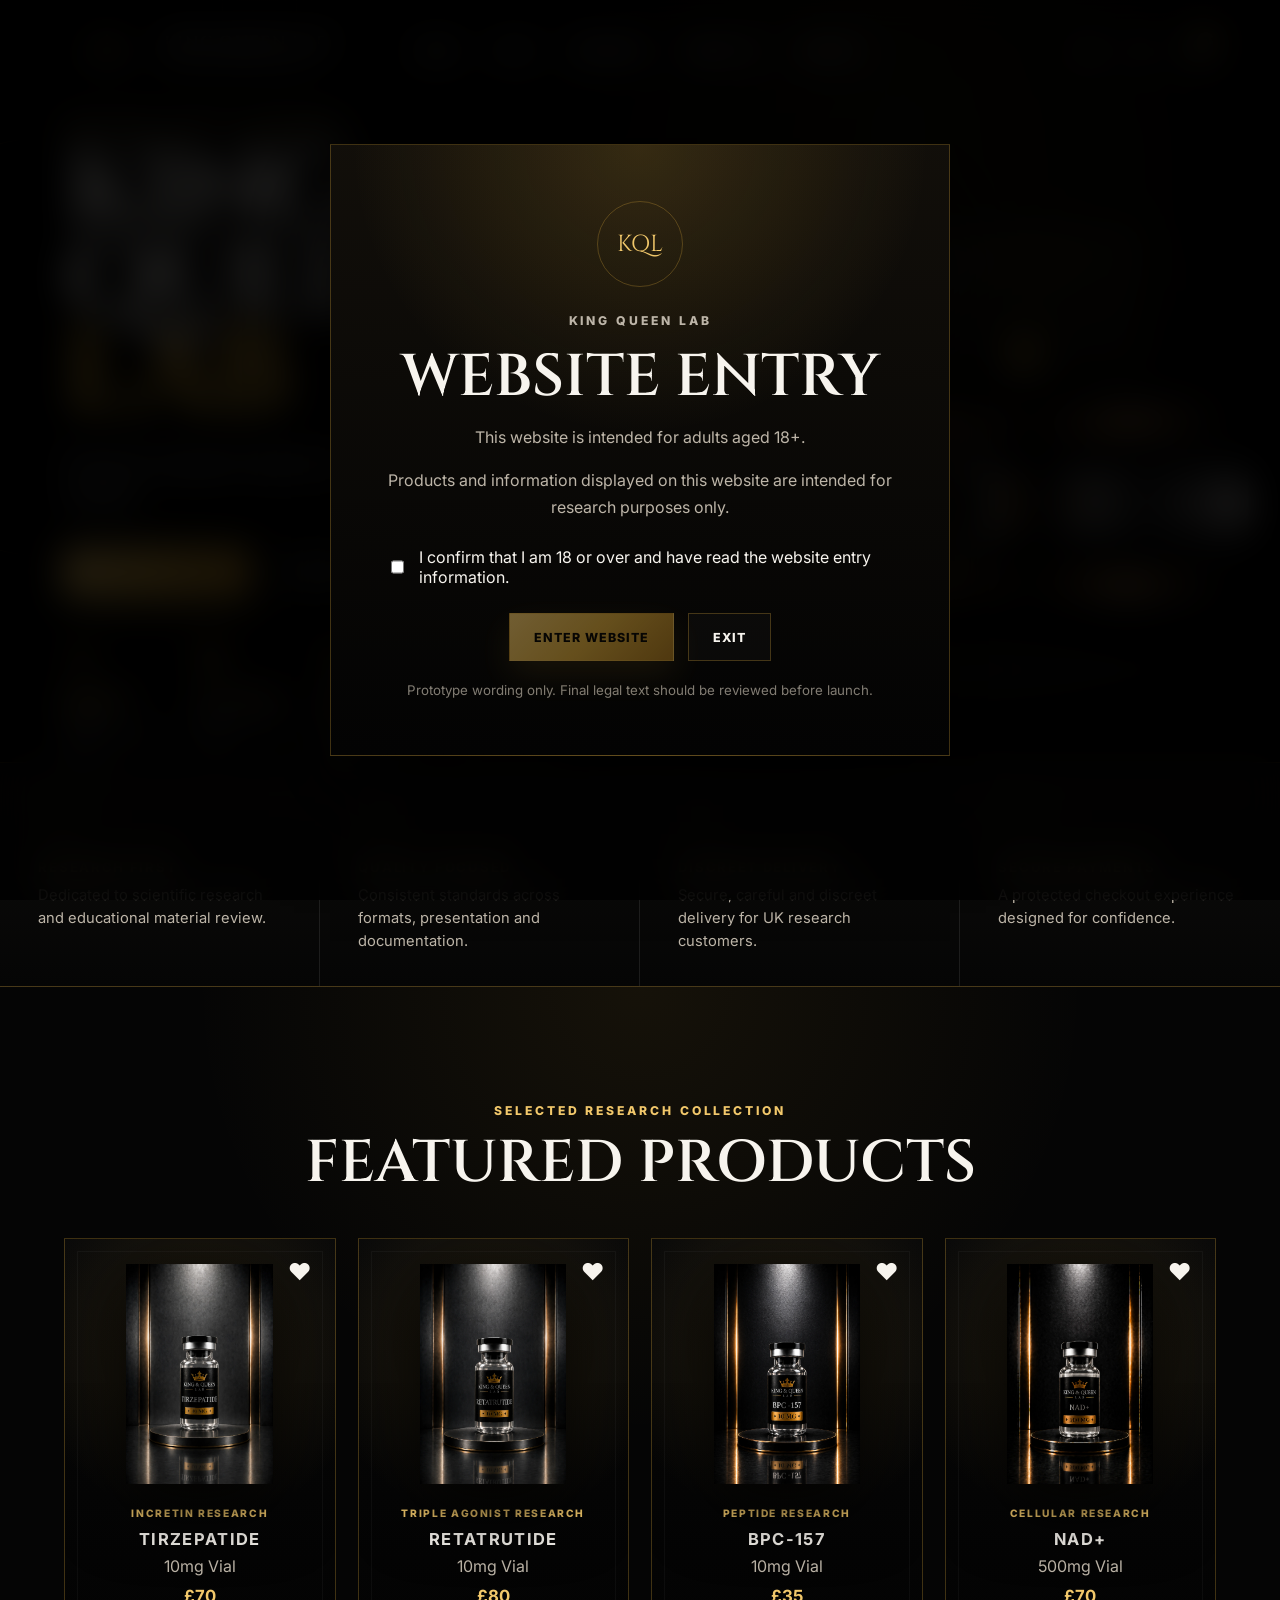
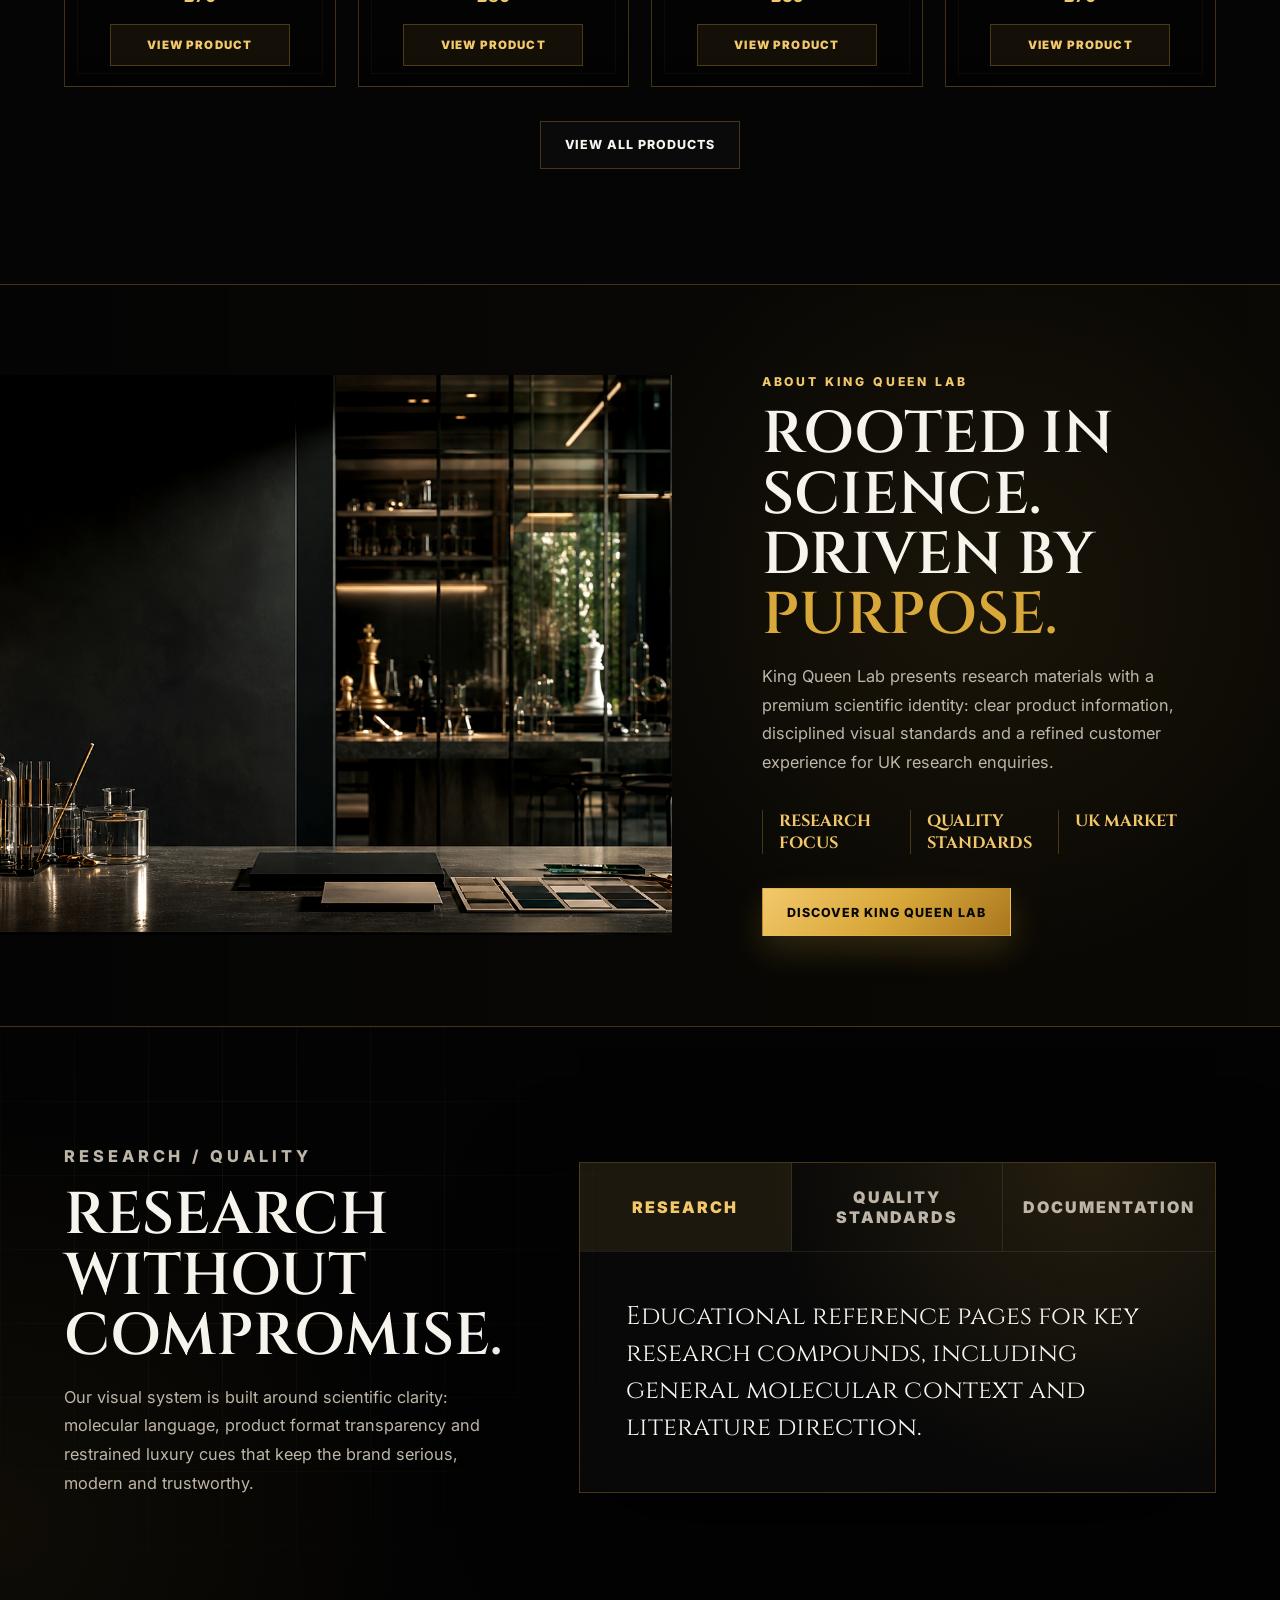
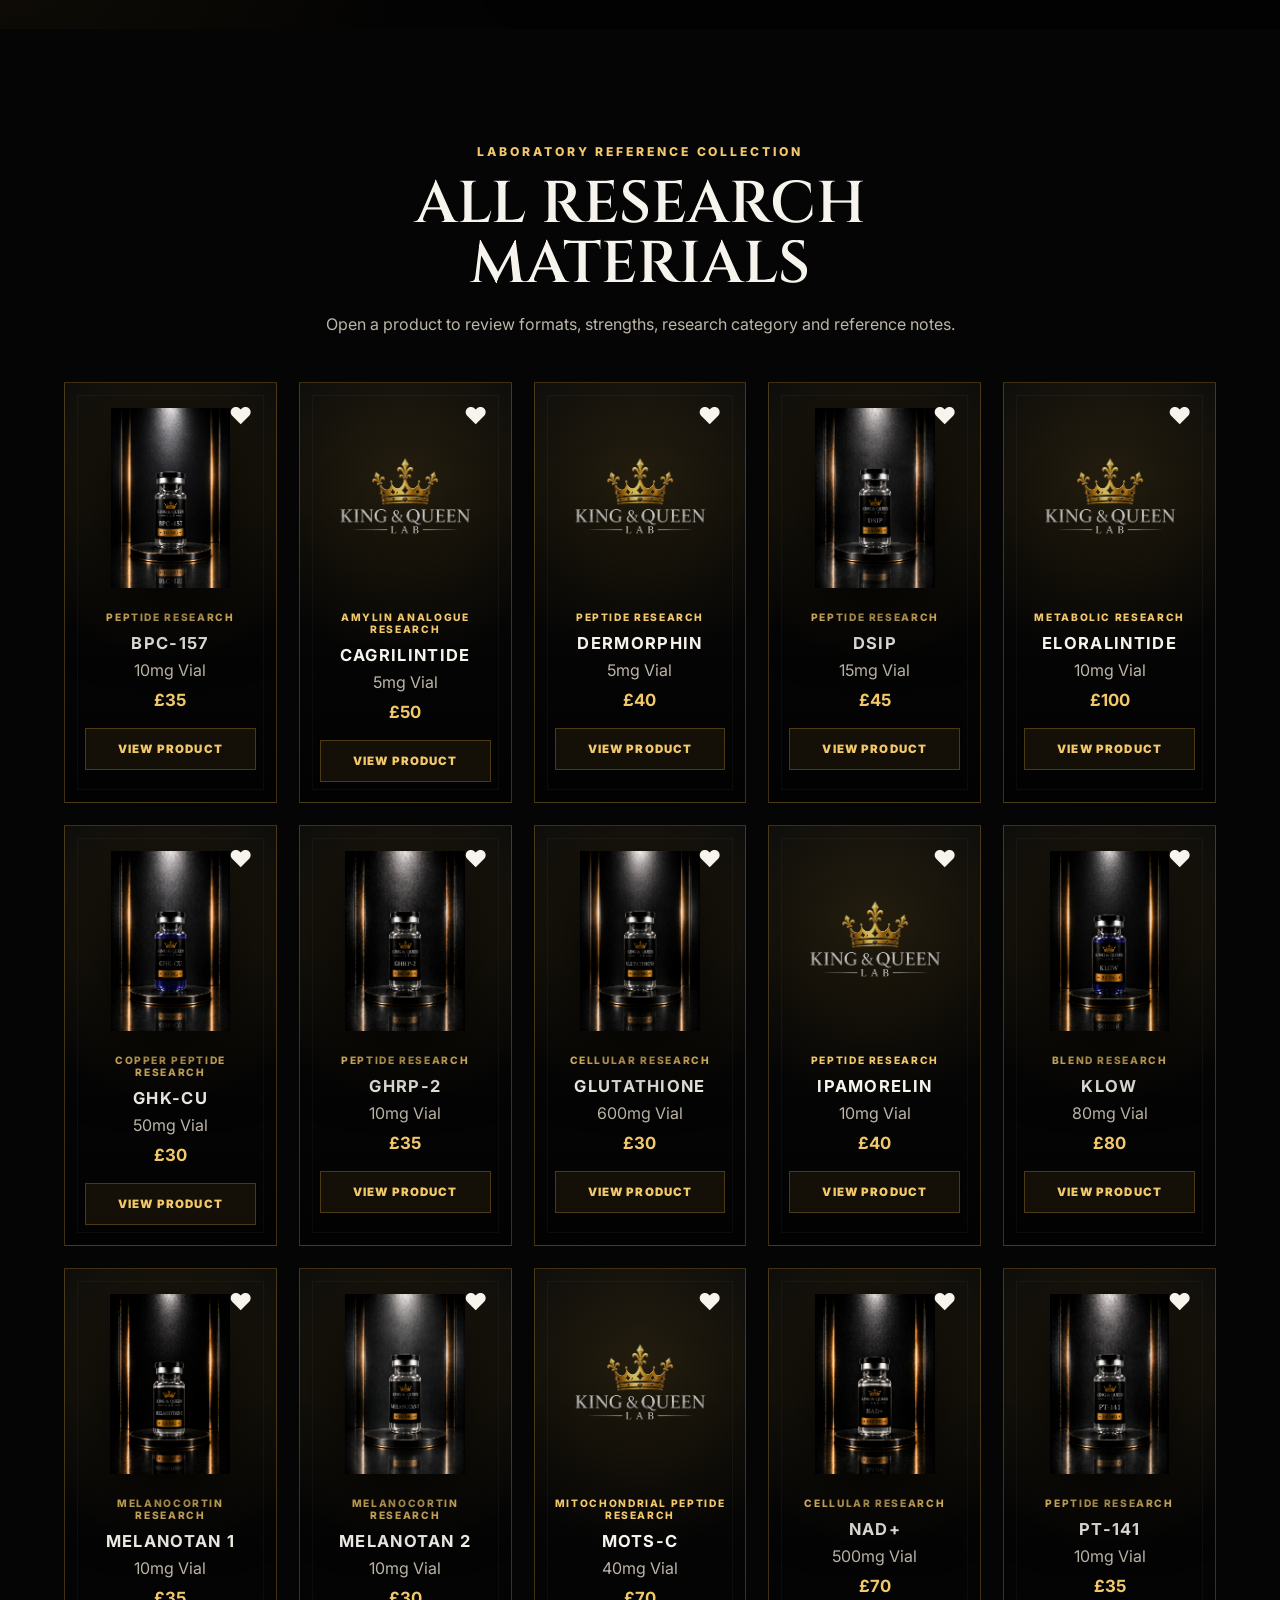
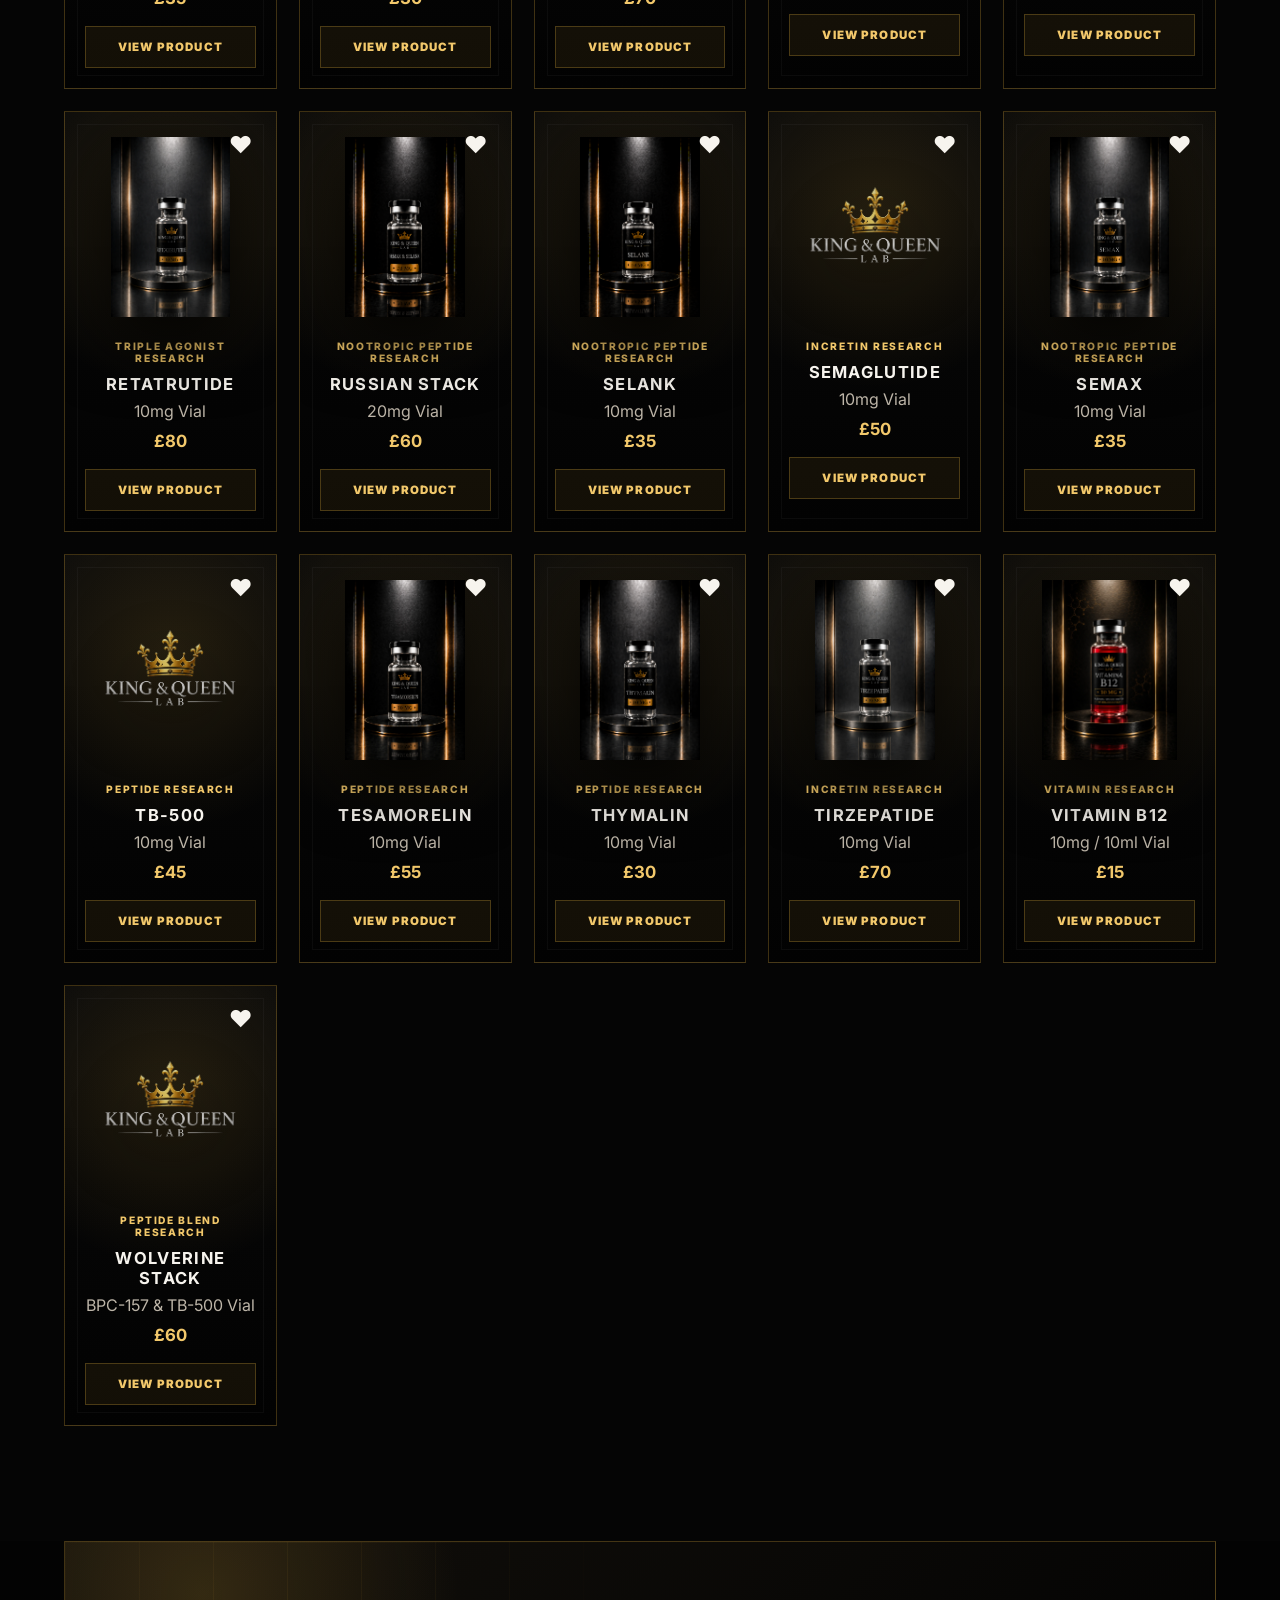
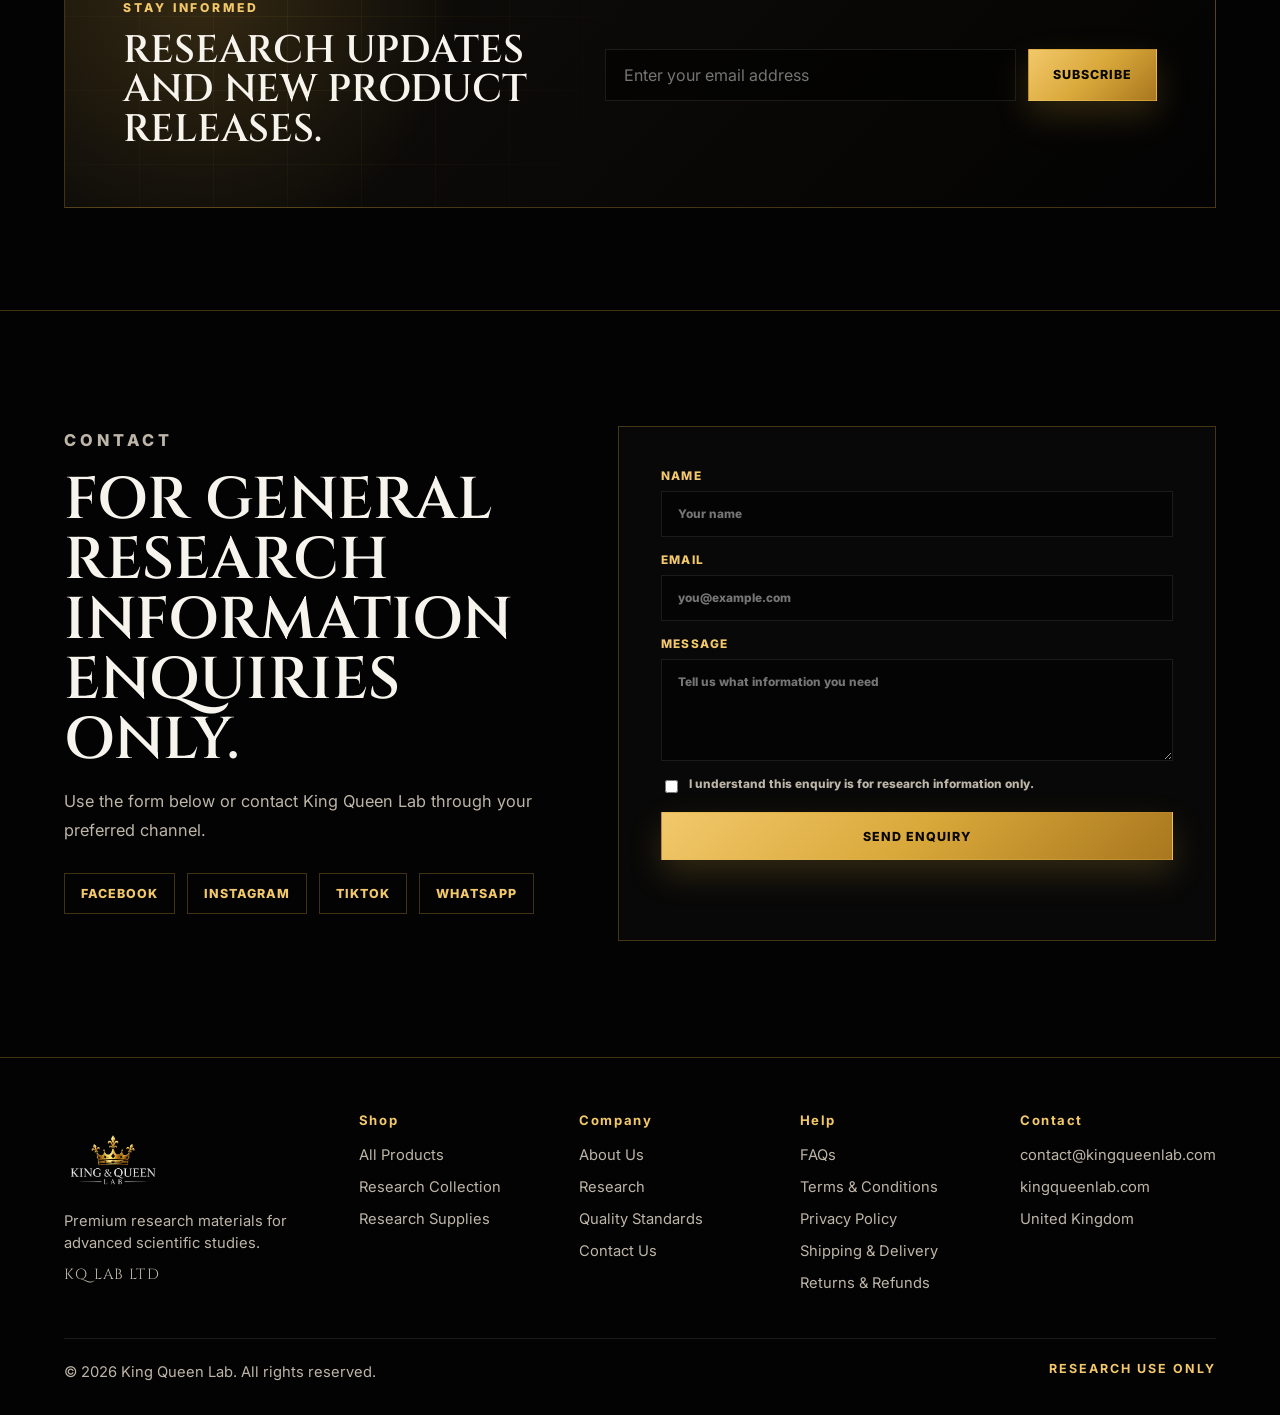
==== commit aac07c09: "Add files via upload" ====
--- a/index.html
+++ b/index.html
@@ -3,18 +3,31 @@
   <head>
     <meta charset="UTF-8">
     <meta name="viewport" content="width=device-width, initial-scale=1.0">
-    <meta name="description" content="King Queen Lab premium research compounds and laboratory reference materials. Product information and enquiries for research purposes only.">
+    <meta name="description" content="King Queen Lab premium research materials for UK research enquiries. Research use only.">
     <title>King Queen Lab | Premium Research Materials</title>
     <link rel="preconnect" href="https://fonts.googleapis.com">
     <link rel="preconnect" href="https://fonts.gstatic.com" crossorigin>
-    <link href="https://fonts.googleapis.com/css2?family=Bodoni+Moda:opsz,wght@6..96,600;6..96,700&family=Manrope:wght@400;500;600;700;800&display=swap" rel="stylesheet">
-    <link rel="stylesheet" href="styles.css?v=20260704-research-spotlight">
+    <link href="https://fonts.googleapis.com/css2?family=Cinzel:wght@500;600;700&family=Inter:wght@400;500;600;700;800&display=swap" rel="stylesheet">
+    <link rel="stylesheet" href="styles.css?v=20260812-reference-direction">
   </head>
   <body>
-    <div class="legal-bar">
-      <span>For research purposes only</span>
-      <span>Not for human consumption</span>
-      <span>No medical advice</span>
+    <div class="entry-gate" data-entry-gate aria-modal="true" role="dialog" aria-labelledby="entry-title">
+      <div class="entry-panel">
+        <div class="entry-crown">KQL</div>
+        <p class="eyebrow">King Queen Lab</p>
+        <h1 id="entry-title">Website Entry</h1>
+        <p>This website is intended for adults aged 18+.</p>
+        <p>Products and information displayed on this website are intended for research purposes only.</p>
+        <label class="entry-check">
+          <input type="checkbox" data-entry-confirm>
+          <span>I confirm that I am 18 or over and have read the website entry information.</span>
+        </label>
+        <div class="entry-actions">
+          <button class="button button-primary" type="button" data-entry-enter disabled>Enter website</button>
+          <a class="button button-ghost" href="https://www.google.com">Exit</a>
+        </div>
+        <small>Prototype wording only. Final legal text should be reviewed before launch.</small>
+      </div>
     </div>
 
     <header class="site-header" data-header>
@@ -32,249 +45,282 @@
       </button>
 
       <nav class="site-nav" data-nav>
-        <a href="#compounds">Catalogue</a>
-        <a href="#standards">Why KQL</a>
-        <a href="research.html">Research dossier</a>
+        <a href="#home">Home</a>
+        <a href="#shop">Shop</a>
+        <a href="research.html">Research</a>
+        <a href="#about">About Us</a>
         <a href="#contact">Contact</a>
-        <button class="basket-trigger" type="button" data-open-cart>
-          Basket
-          <strong data-cart-count>0</strong>
+      </nav>
+
+      <div class="header-actions">
+        <button class="icon-action" type="button" aria-label="Search" data-search-toggle>
+          <svg viewBox="0 0 24 24" aria-hidden="true"><circle cx="11" cy="11" r="7"></circle><path d="m16 16 5 5"></path></svg>
         </button>
-      </nav>
+        <button class="icon-action" type="button" aria-label="Account">
+          <svg viewBox="0 0 24 24" aria-hidden="true"><circle cx="12" cy="8" r="4"></circle><path d="M4 21c1.8-4.2 5-6 8-6s6.2 1.8 8 6"></path></svg>
+        </button>
+        <button class="icon-action bag-action" type="button" aria-label="Shopping bag" data-open-cart>
+          <svg viewBox="0 0 24 24" aria-hidden="true"><path d="M6 8h12l-1 13H7L6 8Z"></path><path d="M9 8a3 3 0 0 1 6 0"></path></svg>
+          <span data-cart-count>0</span>
+        </button>
+      </div>
     </header>
+
+    <div class="search-drawer" data-search-drawer>
+      <label>
+        <span>Search collection</span>
+        <input type="search" placeholder="Search research materials..." data-search>
+      </label>
+    </div>
 
     <main>
       <section class="hero" id="home">
-        <img class="hero-background" src="kingqueenlab-hero.png" alt="Modern King Queen Lab research environment">
-        <div class="hero-shade" aria-hidden="true"></div>
-        <div class="hero-content">
-          <p class="eyebrow">Premium research materials</p>
-          <h1>King Queen Lab</h1>
-          <p class="hero-lead">A refined catalogue of research compounds, material formats and educational reference information.</p>
-          <div class="hero-actions">
-            <a class="button button-primary" href="#compounds">Explore catalogue</a>
-            <a class="button button-secondary" href="#standards">Why King Queen Lab</a>
-          </div>
-          <p class="hero-legal">Products and content are intended exclusively for research purposes. Not for human consumption.</p>
-        </div>
-        <a class="hero-next" href="#compounds">
-          <span>Discover the collection</span>
-          <strong>↓</strong>
-        </a>
-      </section>
-
-      <section class="confidence-strip" aria-label="King Queen Lab service highlights">
+        <div class="hero-orbit" aria-hidden="true"></div>
+        <div class="hero-grid">
+          <div class="hero-copy reveal">
+            <p class="eyebrow">Precision. Quality. Research.</p>
+            <h1><span>King Queen</span><strong>Lab</strong></h1>
+            <p class="hero-lead">Premium research materials for advanced studies.</p>
+            <div class="hero-actions">
+              <a class="button button-primary" href="#shop">Shop collection</a>
+              <a class="button button-secondary" href="#about">Discover more</a>
+            </div>
+            <div class="hero-proof-grid" aria-label="King Queen Lab proof points">
+              <div>
+                <svg viewBox="0 0 24 24" aria-hidden="true"><path d="M12 2v20M6 5c4 4 8 4 12 0M6 19c4-4 8-4 12 0"></path></svg>
+                <strong>Research grade</strong>
+                <span>Purity and potency tested</span>
+              </div>
+              <div>
+                <svg viewBox="0 0 24 24" aria-hidden="true"><path d="M12 3 20 7v6c0 5-3.5 7.5-8 9-4.5-1.5-8-4-8-9V7l8-4Z"></path><path d="m8.5 12 2.4 2.4L16 9"></path></svg>
+                <strong>Lab verified</strong>
+                <span>Quality controlled batches</span>
+              </div>
+              <div>
+                <svg viewBox="0 0 24 24" aria-hidden="true"><path d="M4 8h10v10H4z"></path><path d="M14 11h3l3 3v4h-6z"></path><path d="M7 18a2 2 0 1 0 0 .1M17 18a2 2 0 1 0 0 .1"></path></svg>
+                <strong>Discreet packaging</strong>
+                <span>Secure and discreet delivery</span>
+              </div>
+              <div>
+                <svg viewBox="0 0 24 24" aria-hidden="true"><rect x="5" y="10" width="14" height="10" rx="1"></rect><path d="M8 10V7a4 4 0 0 1 8 0v3"></path><path d="M12 14v2"></path></svg>
+                <strong>Secure payments</strong>
+                <span>Protected checkout</span>
+              </div>
+            </div>
+          </div>
+
+          <div class="hero-stage reveal" aria-label="King Queen Lab product presentation">
+            <div class="molecule-web" aria-hidden="true"></div>
+            <div class="dna-rail" aria-hidden="true"></div>
+            <div class="packaging-box">
+              <span class="box-crown">♛</span>
+              <strong>King Queen<br>Lab</strong>
+              <small>Research material</small>
+            </div>
+            <img class="hero-vial hero-vial-main" src="tirzepatide-20mg.webp" alt="Tirzepatide 20mg research vial">
+            <img class="hero-vial hero-vial-side" src="nad-500mg.webp" alt="NAD+ 500mg research vial">
+            <div class="stage-plinth"></div>
+          </div>
+        </div>
+      </section>
+
+      <section class="trust-strip" aria-label="Brand attributes">
+        <div class="trust-item reveal">
+          <span class="line-icon">R</span>
+          <strong>Research first</strong>
+          <p>Dedicated to scientific research and educational material review.</p>
+        </div>
+        <div class="trust-item reveal">
+          <span class="line-icon">Q</span>
+          <strong>Quality focused</strong>
+          <p>Consistent standards across formats, presentation and documentation.</p>
+        </div>
+        <div class="trust-item reveal">
+          <span class="line-icon">D</span>
+          <strong>Discreet delivery</strong>
+          <p>Secure, careful and discreet delivery for UK research customers.</p>
+        </div>
+        <div class="trust-item reveal">
+          <span class="line-icon">S</span>
+          <strong>Secure payments</strong>
+          <p>A protected checkout experience designed for confidence.</p>
+        </div>
+      </section>
+
+      <section class="collection-section" id="shop">
+        <div class="section-heading reveal">
+          <p class="eyebrow">Selected research collection</p>
+          <h2>Featured Products</h2>
+        </div>
+        <div class="featured-grid" data-featured-grid></div>
+        <div class="center-action">
+          <a class="button button-secondary" href="#catalogue">View all products</a>
+        </div>
+      </section>
+
+      <section class="about-section" id="about">
+        <div class="about-media reveal">
+          <img src="kingqueenlab-hero.png" alt="King Queen Lab laboratory visual identity">
+        </div>
+        <div class="about-copy reveal">
+          <p class="eyebrow">About King Queen Lab</p>
+          <h2>Rooted in science. Driven by <span>purpose.</span></h2>
+          <p>King Queen Lab presents research materials with a premium scientific identity: clear product information, disciplined visual standards and a refined customer experience for UK research enquiries.</p>
+          <div class="metrics">
+            <strong>Research focus</strong>
+            <strong>Quality standards</strong>
+            <strong>UK market</strong>
+          </div>
+          <a class="button button-primary" href="#quality">Discover King Queen Lab</a>
+        </div>
+      </section>
+
+      <section class="quality-section" id="quality">
+        <div class="quality-copy reveal">
+          <p class="eyebrow">Research / Quality</p>
+          <h2>Research without compromise.</h2>
+          <p>Our visual system is built around scientific clarity: molecular language, product format transparency and restrained luxury cues that keep the brand serious, modern and trustworthy.</p>
+        </div>
+        <div class="quality-panel reveal">
+          <button type="button" class="quality-tab is-active" data-quality-tab="research">Research</button>
+          <button type="button" class="quality-tab" data-quality-tab="standards">Quality standards</button>
+          <button type="button" class="quality-tab" data-quality-tab="documentation">Documentation</button>
+          <div class="quality-content" data-quality-content>
+            Educational reference pages for key research compounds, including general molecular context and literature direction.
+          </div>
+        </div>
+      </section>
+
+      <section class="catalogue-section" id="catalogue">
+        <div class="section-heading reveal">
+          <p class="eyebrow">Laboratory reference collection</p>
+          <h2>All Research Materials</h2>
+          <p>Open a product to review formats, strengths, research category and reference notes.</p>
+        </div>
+        <div class="catalogue-grid" data-catalogue-grid></div>
+      </section>
+
+      <section class="newsletter-section reveal">
         <div>
-          <span>01</span>
-          <strong>Curated catalogue</strong>
-          <p>Clear formats and strengths in one focused collection.</p>
-        </div>
-        <div>
-          <span>02</span>
-          <strong>Discreet process</strong>
-          <p>Private product enquiries with responsive support.</p>
-        </div>
-        <div>
-          <span>03</span>
-          <strong>Research context</strong>
-          <p>Reference information accompanies every compound.</p>
-        </div>
-      </section>
-
-      <section class="research-spotlight">
-        <div class="spotlight-visual" aria-label="Tirzepatide and Retatrutide research collection">
-          <img class="spotlight-primary" src="tirzepatide-20mg.webp" alt="Tirzepatide research vial">
-          <img class="spotlight-secondary" src="retatrutide-20mg.webp" alt="Retatrutide research vial">
-          <span class="spotlight-label">Dual and triple receptor research</span>
-        </div>
-        <div class="spotlight-copy">
-          <p class="eyebrow">Research spotlight</p>
-          <h2>Understand the science behind the names.</h2>
-          <p>Explore a dedicated educational dossier covering receptor targets, molecular context, clinical research programmes and important limitations for Tirzepatide and Retatrutide.</p>
-          <div class="receptor-row">
-            <span>GIP</span>
-            <span>GLP-1</span>
-            <span>Glucagon</span>
-          </div>
-          <a class="button button-secondary" href="research.html">Open research dossier</a>
-        </div>
-      </section>
-
-      <section class="catalogue" id="compounds" aria-labelledby="compounds-title">
-        <div class="section-heading">
-          <div>
-            <p class="eyebrow">The collection</p>
-            <h2 id="compounds-title">Research compounds</h2>
-            <p>Open a product to review available formats, strengths, pricing and research information.</p>
-          </div>
-          <label class="search-box">
-            <span>Find a compound</span>
-            <input type="search" placeholder="Search the catalogue" data-search>
-          </label>
-        </div>
-        <div class="compound-grid" data-reference-grid></div>
-        <p class="empty-state" data-empty-state hidden>No products match this search.</p>
-      </section>
-
-      <section class="standards" id="standards">
-        <div class="standards-intro">
-          <p class="eyebrow">The KQL standard</p>
-          <h2>Clarity at every step.</h2>
-          <p>Designed for customers who expect precise information, a discreet enquiry process and a premium research-focused experience.</p>
-          <a class="text-link" href="#contact">Speak with KQL support</a>
-        </div>
-        <div class="standard-list">
-          <article>
-            <span>01</span>
-            <div>
-              <h3>Transparent options</h3>
-              <p>Open any product to compare its available vial, spray or pen formats and see the relevant price.</p>
-            </div>
-          </article>
-          <article>
-            <span>02</span>
-            <div>
-              <h3>Premium presentation</h3>
-              <p>Every product is shown with dedicated visual material and a clear research profile.</p>
-            </div>
-          </article>
-          <article>
-            <span>03</span>
-            <div>
-              <h3>Responsible information</h3>
-              <p>Research context and legal disclaimers remain visible throughout the experience.</p>
-            </div>
-          </article>
-        </div>
-      </section>
-
-      <section class="library" id="library">
-        <div class="library-visual">
-          <img src="tirzepatide-20mg.webp" alt="King Queen Lab research vial">
-        </div>
-        <div class="library-copy">
-          <p class="eyebrow">Research library</p>
-          <h2>More than a product image.</h2>
-          <p>Each compound profile combines available product formats with molecular context, research category information and suggested directions for further literature review.</p>
-          <div class="library-points">
-            <span>Molecular information</span>
-            <span>Research category</span>
-            <span>Reference prompts</span>
-            <span>Responsible disclaimers</span>
-          </div>
-          <a class="button button-secondary" href="#compounds">Browse product profiles</a>
-        </div>
-      </section>
-
-      <section class="compliance">
-        <p class="eyebrow">Important information</p>
-        <h2>Research use only.</h2>
-        <p>King Queen Lab products are presented exclusively as research materials. They are not intended for human consumption, diagnosis, treatment, prevention or medical use. Website content does not constitute medical advice or dosage guidance.</p>
-      </section>
-
-      <section class="enquiry" id="enquiry">
-        <div class="enquiry-intro">
-          <p class="eyebrow">Private enquiry</p>
-          <h2>Ready to discuss your selection?</h2>
-          <p>Add products to your basket and send a structured enquiry directly to King Queen Lab.</p>
-          <div class="enquiry-note">
-            <strong>Your basket is attached automatically.</strong>
-            <span>No external email application is required.</span>
-          </div>
-        </div>
-        <form class="enquiry-form" data-enquiry-form>
+          <p class="eyebrow">Stay informed</p>
+          <h2>Research updates and new product releases.</h2>
+        </div>
+        <form class="newsletter-form" data-newsletter-form>
+          <input type="email" placeholder="Enter your email address" aria-label="Email address" required>
+          <button class="button button-primary" type="submit">Subscribe</button>
+        </form>
+      </section>
+
+      <section class="contact-section" id="contact">
+        <div class="contact-card reveal">
+          <p class="eyebrow">Contact</p>
+          <h2>For general research information enquiries only.</h2>
+          <p>Use the form below or contact King Queen Lab through your preferred channel.</p>
+          <div class="social-links">
+            <a href="https://www.facebook.com/profile.php?id=61564510697711" target="_blank" rel="noopener">Facebook</a>
+            <a href="https://www.instagram.com/king.queen.lab" target="_blank" rel="noopener">Instagram</a>
+            <a href="https://www.tiktok.com/@king.queen.lab" target="_blank" rel="noopener">TikTok</a>
+            <a href="https://wa.me/447375599830" target="_blank" rel="noopener">WhatsApp</a>
+          </div>
+        </div>
+        <form class="enquiry-form reveal" data-enquiry-form>
           <label>
             Name
-            <input name="name" type="text" autocomplete="name" required>
+            <input type="text" name="name" placeholder="Your name" required>
           </label>
           <label>
             Email
-            <input name="email" type="email" autocomplete="email" required>
+            <input type="email" name="email" placeholder="you@example.com" required>
           </label>
           <label>
-            Enquiry notes
+            Message
             <textarea name="message" rows="5" placeholder="Tell us what information you need" required></textarea>
           </label>
           <label class="consent-field">
-            <input name="research_confirmation" type="checkbox" required>
-            <span>I confirm that my enquiry concerns research materials only and consent to my details being used to respond to this enquiry.</span>
+            <input type="checkbox" required>
+            <span>I understand this enquiry is for research information only.</span>
           </label>
-          <button class="button button-primary" type="submit">Send private enquiry</button>
+          <button class="button button-primary" type="submit">Send enquiry</button>
           <p class="form-status" data-form-status aria-live="polite"></p>
         </form>
       </section>
-
-      <section class="contact" id="contact">
-        <div>
-          <p class="eyebrow">Contact</p>
-          <h2>Connect with King Queen Lab.</h2>
-          <p>Product enquiries, research information and brand updates through your preferred channel.</p>
-        </div>
-        <div class="social-grid">
-          <a href="https://www.facebook.com/profile.php?id=61564510697711" target="_blank" rel="noreferrer"><span>Facebook</span><strong>↗</strong></a>
-          <a href="https://www.instagram.com/king.queen.lab/" target="_blank" rel="noreferrer"><span>Instagram</span><strong>↗</strong></a>
-          <a href="https://www.tiktok.com/@king.queen.lab" target="_blank" rel="noreferrer"><span>TikTok</span><strong>↗</strong></a>
-          <a href="https://wa.me/447375599830" target="_blank" rel="noreferrer"><span>WhatsApp</span><strong>↗</strong></a>
-        </div>
-      </section>
     </main>
+
+    <footer class="site-footer">
+      <div class="footer-brand">
+        <img src="kql-logo-transparent.webp" alt="King Queen Lab logo">
+        <p>Premium research materials for advanced scientific studies.</p>
+        <span>KQ LAB LTD</span>
+      </div>
+      <div>
+        <h3>Shop</h3>
+        <a href="#catalogue">All Products</a>
+        <a href="#shop">Research Collection</a>
+        <a href="#catalogue">Research Supplies</a>
+      </div>
+      <div>
+        <h3>Company</h3>
+        <a href="#about">About Us</a>
+        <a href="research.html">Research</a>
+        <a href="#quality">Quality Standards</a>
+        <a href="#contact">Contact Us</a>
+      </div>
+      <div>
+        <h3>Help</h3>
+        <a href="#">FAQs</a>
+        <a href="#">Terms &amp; Conditions</a>
+        <a href="#">Privacy Policy</a>
+        <a href="#">Shipping &amp; Delivery</a>
+        <a href="#">Returns &amp; Refunds</a>
+      </div>
+      <div>
+        <h3>Contact</h3>
+        <a href="mailto:contact@kingqueenlab.com">contact@kingqueenlab.com</a>
+        <a href="https://kingqueenlab.com">kingqueenlab.com</a>
+        <span>United Kingdom</span>
+      </div>
+      <div class="footer-bottom">
+        <span>&copy; 2026 King Queen Lab. All rights reserved.</span>
+        <strong>Research use only</strong>
+      </div>
+    </footer>
 
     <aside class="cart-drawer" data-cart-drawer aria-hidden="true">
       <div class="cart-panel">
         <div class="cart-head">
           <div>
-            <p class="eyebrow">Selected products</p>
-            <h2>Your basket</h2>
-          </div>
-          <button class="icon-button" type="button" data-close-cart aria-label="Close basket">&times;</button>
+            <p class="eyebrow">Selected materials</p>
+            <h2>Enquiry bag</h2>
+          </div>
+          <button class="modal-close" type="button" data-close-cart aria-label="Close enquiry bag">&times;</button>
         </div>
         <div class="cart-items" data-cart-items></div>
         <div class="cart-summary">
-          <span>Subtotal</span>
-          <strong data-cart-subtotal>£0</strong>
-        </div>
-        <a class="button button-primary" href="#enquiry" data-cart-enquiry>Continue to enquiry</a>
-        <p class="drawer-legal">Research purposes only. Not for human consumption.</p>
+          <span>Estimated subtotal</span>
+          <strong data-cart-subtotal>&pound;0</strong>
+        </div>
+        <a class="button button-primary" href="#contact" data-cart-enquiry>Continue to enquiry</a>
       </div>
     </aside>
 
-    <aside class="reference-modal" data-reference-modal aria-hidden="true">
-      <div class="reference-modal-panel" data-reference-modal-panel role="dialog" aria-modal="true" aria-label="Product information"></div>
+    <aside class="product-modal" data-product-modal aria-hidden="true">
+      <div class="product-modal-panel" data-product-modal-panel role="dialog" aria-modal="true" aria-label="Product information"></div>
     </aside>
 
-    <footer class="site-footer">
-      <a class="footer-brand" href="#home">
-        <img src="kql-logo-transparent.webp" alt="">
-        <span>King Queen Lab</span>
-      </a>
-      <div>
-        <strong>Research materials</strong>
-        <a href="research.html">Research dossier</a>
-        <span>For research purposes only. Not for human consumption.</span>
-      </div>
-      <span>&copy; 2026 King Queen Lab</span>
-    </footer>
-
-    <template id="reference-template">
-      <article class="compound-card">
-        <button class="compound-open" type="button" data-open-reference aria-label="View product options"></button>
-        <div class="compound-media">
+    <template id="product-card-template">
+      <article class="product-card">
+        <button type="button" class="favourite" aria-label="Save product">&hearts;</button>
+        <div class="product-media">
           <img data-card-image alt="">
-          <span class="compound-badge" data-card-category></span>
-        </div>
-        <div class="compound-body">
-          <p class="compound-index">KQL Research Collection</p>
-          <h3 data-card-heading></h3>
-          <p data-card-tagline></p>
-          <div class="format-summary" data-card-formats></div>
-          <div class="card-action">
-            <span>View options</span>
-            <strong>↗</strong>
-          </div>
-        </div>
+        </div>
+        <p class="product-kicker" data-card-category></p>
+        <h3 data-card-name></h3>
+        <p data-card-strength></p>
+        <strong data-card-price></strong>
+        <button class="product-link" type="button" data-card-open>View product</button>
       </article>
     </template>
 
-    <script src="script.js?v=20260704-alphabetical"></script>
+    <script src="script.js?v=20260917-price-list-update"></script>
   </body>
 </html>
--- a/styles.css
+++ b/styles.css
@@ -1,25 +1,18 @@
 :root {
-  --ink: #080a09;
-  --ink-soft: #111513;
-  --ink-panel: #151917;
-  --paper: #f0efe9;
-  --paper-bright: #fbfaf6;
-  --paper-muted: #dedbd1;
-  --gold: #d7ab4b;
-  --gold-bright: #f1cf78;
-  --teal: #65c9bd;
-  --teal-dark: #143e3a;
-  --white: #fffef9;
-  --muted: #999e99;
-  --dark-muted: #5d625e;
-  --line-dark: rgba(255, 255, 255, 0.14);
-  --line-gold: rgba(215, 171, 75, 0.42);
-  --line-light: rgba(8, 10, 9, 0.16);
-  --shadow: 0 28px 90px rgba(0, 0, 0, 0.28);
-  --radius: 6px;
-  font-family: Manrope, system-ui, -apple-system, BlinkMacSystemFont, "Segoe UI", sans-serif;
-  color: var(--white);
-  background: var(--ink);
+  --black: #030303;
+  --ink: #080808;
+  --panel: #0d0c0a;
+  --panel-soft: #14110c;
+  --gold: #d9a83a;
+  --gold-soft: #f2c86b;
+  --gold-deep: #8a641b;
+  --white: #f7f4ee;
+  --muted: #bdb5a8;
+  --line: rgba(217, 168, 58, 0.28);
+  --line-soft: rgba(255, 255, 255, 0.09);
+  --shadow: 0 36px 100px rgba(0, 0, 0, 0.62);
+  --serif: "Cinzel", Georgia, serif;
+  --sans: "Inter", Arial, sans-serif;
 }
 
 * {
@@ -32,14 +25,48 @@
 
 body {
   margin: 0;
-  min-width: 320px;
-  min-height: 100vh;
+  background:
+    radial-gradient(circle at 78% 5%, rgba(217, 168, 58, 0.12), transparent 32rem),
+    radial-gradient(circle at 0% 40%, rgba(217, 168, 58, 0.06), transparent 26rem),
+    var(--black);
+  color: var(--white);
+  font-family: var(--sans);
   overflow-x: hidden;
-  background: var(--ink);
+}
+
+body::before {
+  position: fixed;
+  inset: 0;
+  z-index: -2;
+  pointer-events: none;
+  background:
+    radial-gradient(circle at 75% 20%, rgba(217, 168, 58, 0.13), transparent 28rem),
+    radial-gradient(circle at 18% 12%, rgba(217, 168, 58, 0.08), transparent 24rem),
+    linear-gradient(180deg, #020202, #070604 38%, #020202);
+  content: "";
+}
+
+body::after {
+  position: fixed;
+  inset: 0;
+  z-index: -1;
+  pointer-events: none;
+  opacity: 0.32;
+  background-image:
+    radial-gradient(circle at 20px 20px, rgba(217, 168, 58, 0.18) 1px, transparent 1.8px),
+    linear-gradient(110deg, transparent 0 48%, rgba(217, 168, 58, 0.06) 49%, transparent 51% 100%);
+  background-size: 42px 42px, 100% 100%;
+  mask-image: radial-gradient(circle at 82% 30%, black, transparent 42%);
+  content: "";
 }
 
 body.modal-open {
   overflow: hidden;
+}
+
+img {
+  display: block;
+  max-width: 100%;
 }
 
 a {
@@ -49,150 +76,148 @@
 
 button,
 input,
-select,
-textarea {
+textarea,
+select {
   font: inherit;
 }
 
 button {
-  color: inherit;
-}
-
-img {
-  display: block;
-  max-width: 100%;
-}
-
-h1,
-h2,
-h3,
-p {
-  margin-top: 0;
-}
-
-h1,
-h2 {
-  font-family: "Bodoni Moda", Georgia, serif;
-  letter-spacing: 0;
-}
-
-h2 {
-  margin-bottom: 24px;
-  font-size: 58px;
-  line-height: 0.98;
-}
-
-h3 {
-  margin-bottom: 8px;
-  font-size: 20px;
-  line-height: 1.2;
-}
-
-.legal-bar {
+  cursor: pointer;
+}
+
+svg {
+  fill: none;
+  stroke: currentColor;
+  stroke-width: 1.8;
+  stroke-linecap: round;
+  stroke-linejoin: round;
+}
+
+.eyebrow {
+  margin: 0 0 16px;
+  color: var(--gold-soft);
+  font-size: 0.76rem;
+  font-weight: 800;
+  letter-spacing: 0.24em;
+  text-transform: uppercase;
+}
+
+.button {
   position: relative;
-  z-index: 42;
-  display: flex;
-  min-height: 34px;
+  display: inline-flex;
   align-items: center;
   justify-content: center;
-  gap: 36px;
-  border-bottom: 1px solid rgba(215, 171, 75, 0.24);
-  background: #020302;
-  color: #b9bdb8;
-  padding: 8px 24px;
-  font-size: 10px;
-  font-weight: 700;
-  letter-spacing: 0.16em;
-  text-transform: uppercase;
-}
-
-.legal-bar span + span::before {
-  content: "";
-  display: inline-block;
-  width: 3px;
-  height: 3px;
-  margin: 0 36px 2px 0;
-  border-radius: 50%;
-  background: var(--gold);
+  min-height: 48px;
+  padding: 0 24px;
+  border: 1px solid var(--line);
+  background: transparent;
+  color: var(--white);
+  font-size: 0.78rem;
+  font-weight: 800;
+  letter-spacing: 0.08em;
+  text-transform: uppercase;
+  transition: transform 180ms ease, border-color 180ms ease, background 180ms ease, color 180ms ease, box-shadow 180ms ease;
+}
+
+.button:hover {
+  transform: translateY(-2px);
+  border-color: rgba(242, 200, 107, 0.8);
+}
+
+.button-primary {
+  background: linear-gradient(135deg, var(--gold-soft), var(--gold), #a9771e);
+  color: #090703;
+  box-shadow: 0 14px 34px rgba(217, 168, 58, 0.2);
+}
+
+.button-secondary,
+.button-ghost {
+  background: rgba(255, 255, 255, 0.02);
+}
+
+.button-primary:disabled {
+  cursor: not-allowed;
+  opacity: 0.45;
+  transform: none;
 }
 
 .site-header {
-  position: sticky;
+  position: fixed;
   top: 0;
-  z-index: 40;
-  display: grid;
-  grid-template-columns: auto 1fr;
-  min-height: 78px;
+  left: 0;
+  z-index: 50;
+  display: grid;
+  width: 100%;
+  grid-template-columns: 1fr auto 1fr;
   align-items: center;
-  gap: 36px;
-  border-bottom: 1px solid rgba(255, 255, 255, 0.12);
-  background: rgba(8, 10, 9, 0.78);
-  padding: 12px 48px;
-  backdrop-filter: blur(20px);
-  transition: background 180ms ease, box-shadow 180ms ease;
+  gap: 24px;
+  padding: 18px clamp(28px, 5vw, 76px);
+  color: var(--white);
+  transition: background 200ms ease, border-color 200ms ease, padding 200ms ease, backdrop-filter 200ms ease;
 }
 
 .site-header.is-scrolled {
-  background: rgba(8, 10, 9, 0.96);
-  box-shadow: 0 18px 50px rgba(0, 0, 0, 0.24);
+  border-bottom: 1px solid var(--line-soft);
+  background: rgba(3, 3, 3, 0.74);
+  padding-block: 14px;
+  backdrop-filter: blur(18px);
 }
 
 .brand {
   display: inline-flex;
-  min-width: 270px;
   align-items: center;
   gap: 14px;
+  min-width: 0;
 }
 
 .brand img {
-  width: 68px;
-  height: 48px;
+  width: 86px;
+  height: 64px;
   object-fit: contain;
 }
 
-.brand span {
-  display: grid;
-  gap: 2px;
-}
-
-.brand strong {
-  font-family: "Bodoni Moda", Georgia, serif;
-  font-size: 18px;
-  line-height: 1;
+.brand strong,
+.footer-brand span {
+  display: block;
+  font-family: var(--serif);
+  font-size: 1rem;
+  letter-spacing: 0.08em;
   text-transform: uppercase;
 }
 
 .brand small {
-  color: var(--gold-bright);
-  font-size: 9px;
-  font-weight: 700;
-  letter-spacing: 0.22em;
+  display: block;
+  margin-top: 2px;
+  color: var(--muted);
+  font-size: 0.68rem;
+  letter-spacing: 0.12em;
   text-transform: uppercase;
 }
 
 .site-nav {
-  justify-self: end;
   display: flex;
   align-items: center;
-  gap: 26px;
-  color: #c3c6c2;
-  font-size: 13px;
-  font-weight: 600;
+  justify-content: center;
+  gap: clamp(18px, 3vw, 42px);
 }
 
 .site-nav a {
   position: relative;
-  padding-block: 10px;
+  color: rgba(247, 244, 238, 0.9);
+  font-size: 0.76rem;
+  font-weight: 800;
+  letter-spacing: 0.1em;
+  text-transform: uppercase;
 }
 
 .site-nav a::after {
-  content: "";
   position: absolute;
   right: 0;
-  bottom: 3px;
+  bottom: -9px;
   left: 0;
-  height: 1px;
+  height: 2px;
   background: var(--gold);
+  content: "";
   transform: scaleX(0);
   transform-origin: right;
   transition: transform 180ms ease;
@@ -203,1150 +228,1093 @@
   transform-origin: left;
 }
 
-.basket-trigger {
-  display: inline-flex;
-  min-height: 42px;
-  align-items: center;
-  gap: 12px;
-  border: 1px solid var(--line-gold);
-  border-radius: var(--radius);
+.header-actions {
+  display: flex;
+  justify-content: flex-end;
+  gap: 10px;
+}
+
+.icon-action,
+.nav-toggle,
+.modal-close {
+  display: inline-grid;
+  place-items: center;
+  border: 1px solid transparent;
   background: transparent;
-  padding: 8px 9px 8px 15px;
-  cursor: pointer;
-  font-size: 12px;
-  font-weight: 800;
-  letter-spacing: 0.08em;
-  text-transform: uppercase;
-  transition: background 160ms ease, color 160ms ease;
-}
-
-.basket-trigger:hover {
+  color: var(--white);
+}
+
+.icon-action {
+  position: relative;
+  width: 42px;
+  height: 42px;
+}
+
+.icon-action:hover {
+  border-color: var(--line);
+  background: rgba(255, 255, 255, 0.04);
+}
+
+.icon-action svg {
+  width: 21px;
+  height: 21px;
+}
+
+.bag-action span {
+  position: absolute;
+  top: 2px;
+  right: 0;
+  display: grid;
+  min-width: 18px;
+  height: 18px;
+  place-items: center;
+  border-radius: 999px;
   background: var(--gold);
-  color: var(--ink);
-}
-
-.basket-trigger strong {
-  display: grid;
-  width: 25px;
-  height: 25px;
-  place-items: center;
-  border-radius: 50%;
-  background: var(--gold);
-  color: var(--ink);
-  font-size: 11px;
-}
-
-.basket-trigger:hover strong {
-  background: var(--ink);
-  color: var(--gold-bright);
+  color: #080603;
+  font-size: 0.68rem;
+  font-weight: 900;
 }
 
 .nav-toggle {
   display: none;
   width: 44px;
   height: 44px;
-  border: 1px solid var(--line-gold);
-  border-radius: var(--radius);
-  background: transparent;
-  cursor: pointer;
 }
 
 .nav-toggle span {
+  width: 22px;
+  height: 2px;
+  background: var(--white);
+}
+
+.search-drawer {
+  position: fixed;
+  top: 86px;
+  right: clamp(20px, 5vw, 72px);
+  z-index: 45;
+  width: min(420px, calc(100vw - 40px));
+  padding: 18px;
+  border: 1px solid var(--line);
+  background: rgba(8, 8, 8, 0.92);
+  box-shadow: var(--shadow);
+  opacity: 0;
+  pointer-events: none;
+  transform: translateY(-12px);
+  transition: opacity 180ms ease, transform 180ms ease;
+  backdrop-filter: blur(18px);
+}
+
+.search-drawer.is-open {
+  opacity: 1;
+  pointer-events: auto;
+  transform: translateY(0);
+}
+
+.search-drawer span {
   display: block;
-  width: 18px;
-  height: 2px;
-  margin: 5px auto;
-  background: currentColor;
-  transition: transform 160ms ease;
-}
-
-.nav-toggle.is-open span:first-child {
-  transform: translateY(3.5px) rotate(45deg);
-}
-
-.nav-toggle.is-open span:last-child {
-  transform: translateY(-3.5px) rotate(-45deg);
+  margin-bottom: 8px;
+  color: var(--gold-soft);
+  font-size: 0.72rem;
+  font-weight: 800;
+  letter-spacing: 0.14em;
+  text-transform: uppercase;
+}
+
+.search-drawer input,
+.newsletter-form input,
+.enquiry-form input,
+.enquiry-form textarea,
+.option-picker select {
+  width: 100%;
+  border: 1px solid var(--line-soft);
+  background: rgba(0, 0, 0, 0.46);
+  color: var(--white);
+  outline: none;
+}
+
+.search-drawer input {
+  padding: 15px 16px;
 }
 
 .hero {
   position: relative;
-  height: calc(100svh - 148px);
-  min-height: 570px;
-  max-height: 780px;
+  min-height: 760px;
+  padding: 112px clamp(28px, 5vw, 76px) 0;
   overflow: hidden;
-  border-bottom: 1px solid var(--line-gold);
-}
-
-.hero-background {
-  position: absolute;
-  inset: 0;
-  width: 100%;
-  height: 100%;
-  object-fit: cover;
-  object-position: center;
-}
-
-.hero-shade {
+  border-bottom: 1px solid var(--line);
+  background:
+    radial-gradient(circle at 72% 34%, rgba(217, 168, 58, 0.18), transparent 28rem),
+    radial-gradient(circle at 26% 36%, rgba(217, 168, 58, 0.08), transparent 22rem),
+    linear-gradient(90deg, #020202 0%, #070604 42%, #020202 100%);
+}
+
+.hero::before {
   position: absolute;
   inset: 0;
   background:
-    linear-gradient(90deg, rgba(5, 7, 6, 0.94) 0%, rgba(5, 7, 6, 0.78) 38%, rgba(5, 7, 6, 0.2) 72%, rgba(5, 7, 6, 0.06) 100%),
-    linear-gradient(180deg, rgba(0, 0, 0, 0.16), rgba(0, 0, 0, 0.42));
-}
-
-.hero-content {
+    linear-gradient(90deg, rgba(2, 2, 2, 0.98) 0%, rgba(2, 2, 2, 0.86) 38%, rgba(2, 2, 2, 0.32) 70%, rgba(2, 2, 2, 0.78) 100%),
+    linear-gradient(180deg, rgba(0, 0, 0, 0) 0%, #020202 100%);
+  content: "";
+}
+
+.hero::after,
+.newsletter-section::before,
+.quality-section::before {
+  position: absolute;
+  inset: 0;
+  pointer-events: none;
+  background-image:
+    linear-gradient(rgba(217, 168, 58, 0.08) 1px, transparent 1px),
+    linear-gradient(90deg, rgba(217, 168, 58, 0.08) 1px, transparent 1px);
+  background-size: 74px 74px;
+  mask-image: radial-gradient(circle at 20% 35%, black, transparent 38%);
+  content: "";
+}
+
+.hero-orbit {
+  position: absolute;
+  top: 18%;
+  left: -160px;
+  width: 420px;
+  height: 420px;
+  border: 1px solid rgba(217, 168, 58, 0.24);
+  border-radius: 50%;
+  opacity: 0.7;
+}
+
+.hero-grid {
   position: relative;
-  z-index: 2;
-  display: flex;
-  width: min(1440px, calc(100% - 96px));
-  height: 100%;
-  margin: 0 auto;
-  flex-direction: column;
-  align-items: flex-start;
-  justify-content: center;
-  padding-bottom: 38px;
-}
-
-.eyebrow {
-  margin-bottom: 18px;
-  color: var(--gold-bright);
-  font-size: 11px;
-  font-weight: 800;
-  letter-spacing: 0.3em;
-  text-transform: uppercase;
+  z-index: 1;
+  display: grid;
+  min-height: 648px;
+  grid-template-columns: minmax(420px, 0.92fr) minmax(520px, 1.08fr);
+  align-items: center;
+  gap: clamp(30px, 5vw, 76px);
+}
+
+.hero-copy {
+  max-width: 630px;
 }
 
 .hero h1 {
-  max-width: 760px;
   margin: 0;
-  color: var(--white);
-  font-size: 88px;
-  line-height: 0.88;
-  text-transform: uppercase;
-  text-shadow: 0 12px 40px rgba(0, 0, 0, 0.5);
+  font-family: var(--serif);
+  font-size: clamp(4.6rem, 8.5vw, 9.8rem);
+  font-weight: 700;
+  letter-spacing: -0.04em;
+  line-height: 0.82;
+  text-transform: uppercase;
+}
+
+.hero h1 span,
+.hero h1 strong {
+  display: block;
+}
+
+.hero h1 strong {
+  color: var(--gold);
+  font-size: 1.08em;
+  text-shadow: 0 0 34px rgba(217, 168, 58, 0.22);
 }
 
 .hero-lead {
-  max-width: 650px;
-  margin: 28px 0 0;
-  color: #d3d6d2;
-  font-size: 18px;
-  line-height: 1.7;
+  max-width: 440px;
+  margin: 26px 0 0;
+  color: rgba(247, 244, 238, 0.9);
+  font-size: clamp(1.16rem, 1.65vw, 1.5rem);
+  line-height: 1.55;
 }
 
 .hero-actions {
   display: flex;
   flex-wrap: wrap;
-  gap: 12px;
+  gap: 16px;
   margin-top: 34px;
 }
 
-.button {
-  display: inline-flex;
-  min-height: 50px;
-  align-items: center;
-  justify-content: center;
-  border: 1px solid transparent;
-  border-radius: var(--radius);
-  padding: 13px 22px;
-  cursor: pointer;
-  font-size: 12px;
+.hero-proof-grid {
+  display: grid;
+  max-width: 700px;
+  grid-template-columns: repeat(4, 1fr);
+  gap: 18px;
+  margin-top: 44px;
+}
+
+.hero-proof-grid div {
+  min-width: 0;
+}
+
+.hero-proof-grid svg {
+  width: 34px;
+  height: 34px;
+  color: var(--gold);
+  margin-bottom: 12px;
+}
+
+.hero-proof-grid strong {
+  display: block;
+  color: var(--gold-soft);
+  font-size: 0.7rem;
   font-weight: 800;
-  letter-spacing: 0.1em;
-  text-transform: uppercase;
-  transition: transform 160ms ease, background 160ms ease, border-color 160ms ease, color 160ms ease;
-}
-
-.button:hover {
-  transform: translateY(-2px);
-}
-
-.button-primary {
-  border-color: var(--gold);
-  background: var(--gold);
-  color: var(--ink);
-  box-shadow: 0 16px 45px rgba(215, 171, 75, 0.22);
-}
-
-.button-primary:hover {
-  background: var(--gold-bright);
-}
-
-.button-secondary {
-  border-color: rgba(255, 255, 255, 0.34);
-  background: rgba(7, 9, 8, 0.36);
-  color: var(--white);
-  backdrop-filter: blur(8px);
-}
-
-.button-secondary:hover {
-  border-color: var(--teal);
-  color: var(--teal);
-}
-
-.hero-legal {
-  max-width: 650px;
-  margin: 25px 0 0;
-  color: #9ca29d;
-  font-size: 11px;
-  line-height: 1.6;
-}
-
-.hero-next {
+  letter-spacing: 0.12em;
+  text-transform: uppercase;
+}
+
+.hero-proof-grid span {
+  display: block;
+  max-width: 130px;
+  margin-top: 6px;
+  color: rgba(247, 244, 238, 0.78);
+  font-size: 0.72rem;
+  line-height: 1.45;
+}
+
+.hero-stage {
+  position: relative;
+  min-height: 650px;
+  perspective: 1100px;
+}
+
+.molecule-web {
+  position: absolute;
+  inset: 5% 0 20%;
+  opacity: 0.72;
+  background-image:
+    radial-gradient(circle at 20% 22%, rgba(217, 168, 58, 0.7) 0 2px, transparent 2px),
+    radial-gradient(circle at 42% 35%, rgba(217, 168, 58, 0.55) 0 2px, transparent 2px),
+    radial-gradient(circle at 58% 18%, rgba(217, 168, 58, 0.45) 0 2px, transparent 2px),
+    radial-gradient(circle at 78% 42%, rgba(217, 168, 58, 0.55) 0 2px, transparent 2px),
+    linear-gradient(35deg, transparent 20%, rgba(217, 168, 58, 0.22) 20.3%, transparent 20.6% 100%),
+    linear-gradient(115deg, transparent 26%, rgba(217, 168, 58, 0.18) 26.3%, transparent 26.6% 100%);
+  mask-image: radial-gradient(circle at 58% 36%, black, transparent 55%);
+}
+
+.dna-rail {
+  position: absolute;
+  top: 4%;
+  right: 1%;
+  width: 220px;
+  height: 470px;
+  opacity: 0.7;
+  background:
+    repeating-radial-gradient(ellipse at center, transparent 0 14px, rgba(217, 168, 58, 0.22) 15px 16px, transparent 17px 31px);
+  border-left: 1px solid rgba(217, 168, 58, 0.18);
+  filter: drop-shadow(0 0 18px rgba(217, 168, 58, 0.18));
+  transform: rotate(-22deg);
+  mask-image: linear-gradient(transparent, black 22%, black 78%, transparent);
+}
+
+.packaging-box {
+  position: absolute;
+  right: 14%;
+  bottom: 24%;
+  z-index: 2;
+  display: grid;
+  width: min(270px, 38%);
+  min-height: 370px;
+  align-content: center;
+  justify-items: center;
+  border: 1px solid rgba(217, 168, 58, 0.48);
+  background:
+    linear-gradient(120deg, rgba(255, 255, 255, 0.08), transparent 26%),
+    radial-gradient(circle at 50% 0, rgba(217, 168, 58, 0.12), transparent 13rem),
+    #080706;
+  box-shadow: 0 36px 80px rgba(0, 0, 0, 0.8), inset 0 0 0 1px rgba(255, 255, 255, 0.045);
+  transform: rotateY(-17deg);
+}
+
+.packaging-box::after {
+  position: absolute;
+  inset: 14px;
+  border: 1px solid rgba(217, 168, 58, 0.14);
+  content: "";
+}
+
+.box-crown {
+  color: var(--gold);
+  font-size: 3.4rem;
+  line-height: 1;
+}
+
+.packaging-box strong {
+  margin-top: 18px;
+  font-family: var(--serif);
+  font-size: clamp(1.35rem, 2.2vw, 2rem);
+  line-height: 1.08;
+  text-align: center;
+  text-transform: uppercase;
+}
+
+.packaging-box small {
+  margin-top: 42px;
+  color: var(--gold-soft);
+  font-size: 0.7rem;
+  font-weight: 900;
+  letter-spacing: 0.14em;
+  text-transform: uppercase;
+}
+
+.hero-vial {
   position: absolute;
   z-index: 3;
-  right: 48px;
-  bottom: 34px;
-  display: flex;
-  align-items: center;
-  gap: 16px;
-  color: #d8dbd7;
-  font-size: 10px;
-  font-weight: 700;
-  letter-spacing: 0.16em;
-  text-transform: uppercase;
-}
-
-.hero-next strong {
-  display: grid;
-  width: 38px;
-  height: 38px;
+  object-fit: contain;
+  filter: drop-shadow(0 28px 42px rgba(0, 0, 0, 0.86));
+}
+
+.hero-vial-main {
+  right: 50%;
+  bottom: 18%;
+  width: min(245px, 29%);
+}
+
+.hero-vial-side {
+  right: 4%;
+  bottom: 14%;
+  width: min(315px, 38%);
+  transform: rotate(90deg);
+}
+
+.stage-plinth {
+  position: absolute;
+  right: 0;
+  bottom: 6%;
+  width: 92%;
+  height: 116px;
+  border: 1px solid rgba(217, 168, 58, 0.35);
+  border-radius: 50%;
+  background: radial-gradient(ellipse at center, rgba(217, 168, 58, 0.16), rgba(255, 255, 255, 0.04) 46%, rgba(0, 0, 0, 0.8) 72%);
+  box-shadow: inset 0 0 30px rgba(255, 255, 255, 0.08), 0 24px 70px rgba(0, 0, 0, 0.8);
+  transform: rotateX(70deg);
+}
+
+.trust-strip {
+  display: grid;
+  grid-template-columns: repeat(4, 1fr);
+  border-bottom: 1px solid var(--line);
+  background:
+    linear-gradient(180deg, rgba(15, 14, 12, 0.98), rgba(5, 5, 5, 0.99)),
+    #050505;
+}
+
+.trust-item {
+  min-height: 158px;
+  border-right: 1px solid var(--line-soft);
+  padding: 34px clamp(20px, 3vw, 44px);
+}
+
+.trust-item:last-child {
+  border-right: 0;
+}
+
+.line-icon {
+  display: inline-grid;
+  width: 44px;
+  height: 44px;
   place-items: center;
-  border: 1px solid var(--line-gold);
-  border-radius: 50%;
-  color: var(--gold-bright);
-}
-
-.confidence-strip {
-  display: grid;
-  grid-template-columns: repeat(3, minmax(0, 1fr));
-  border-bottom: 1px solid var(--line-dark);
-  background: var(--ink-soft);
-}
-
-.confidence-strip > div {
-  display: grid;
-  grid-template-columns: 34px 1fr;
-  gap: 4px 16px;
-  min-height: 124px;
-  align-content: center;
-  padding: 24px 48px;
-}
-
-.confidence-strip > div + div {
-  border-left: 1px solid var(--line-dark);
-}
-
-.confidence-strip span {
-  grid-row: 1 / 3;
-  color: var(--teal);
-  font-family: "Bodoni Moda", Georgia, serif;
-  font-size: 22px;
-}
-
-.confidence-strip strong {
-  font-size: 15px;
-}
-
-.confidence-strip p {
+  border: 1px solid var(--line);
+  color: var(--gold-soft);
+  font-family: var(--serif);
+  margin-bottom: 18px;
+}
+
+.trust-item strong,
+.product-card h3,
+.quality-tab,
+.footer h3 {
+  text-transform: uppercase;
+}
+
+.trust-item strong {
+  display: block;
+  color: var(--gold-soft);
+  font-size: 0.82rem;
+  letter-spacing: 0.13em;
+}
+
+.trust-item p {
+  max-width: 270px;
+  margin: 9px 0 0;
+  color: var(--muted);
+  font-size: 0.92rem;
+  line-height: 1.55;
+}
+
+.collection-section,
+.catalogue-section,
+.quality-section,
+.contact-section {
+  position: relative;
+  padding: clamp(74px, 9vw, 128px) clamp(20px, 5vw, 72px);
+}
+
+.collection-section {
+  background:
+    radial-gradient(circle at 50% 0, rgba(217, 168, 58, 0.08), transparent 28rem),
+    #050505;
+}
+
+.section-heading {
+  max-width: 800px;
+  margin: 0 auto 44px;
+  text-align: center;
+}
+
+.section-heading h2,
+.about-copy h2,
+.quality-copy h2,
+.newsletter-section h2,
+.contact-card h2,
+.entry-panel h1 {
   margin: 0;
+  font-family: var(--serif);
+  font-size: clamp(2.15rem, 4.6vw, 4.25rem);
+  font-weight: 600;
+  line-height: 1.02;
+  text-transform: uppercase;
+}
+
+.section-heading p:not(.eyebrow) {
   color: var(--muted);
-  font-size: 12px;
-  line-height: 1.6;
-}
-
-.research-spotlight {
-  display: grid;
-  grid-template-columns: minmax(0, 1.05fr) minmax(420px, 0.95fr);
-  min-height: 690px;
-  border-bottom: 1px solid var(--line-dark);
-  background: #0b0e0c;
-}
-
-.spotlight-visual {
+  line-height: 1.7;
+}
+
+.featured-grid,
+.catalogue-grid {
+  display: grid;
+  gap: 22px;
+}
+
+.featured-grid {
+  grid-template-columns: repeat(4, minmax(0, 1fr));
+}
+
+.catalogue-grid {
+  grid-template-columns: repeat(5, minmax(0, 1fr));
+}
+
+.product-card {
   position: relative;
-  min-height: 690px;
+  min-height: 420px;
+  border: 1px solid var(--line);
+  background:
+    radial-gradient(circle at 50% 24%, rgba(217, 168, 58, 0.14), transparent 11rem),
+    linear-gradient(180deg, rgba(255, 255, 255, 0.028), rgba(0, 0, 0, 0.46)),
+    #030303;
+  padding: 20px;
+  text-align: center;
   overflow: hidden;
-  border-right: 1px solid var(--line-dark);
-  background:
-    radial-gradient(circle at 45% 42%, rgba(101, 201, 189, 0.18), transparent 26%),
-    radial-gradient(circle at 66% 55%, rgba(215, 171, 75, 0.18), transparent 30%),
-    #070908;
-}
-
-.spotlight-visual::before {
+  transition: transform 220ms ease, border-color 220ms ease, box-shadow 220ms ease;
+}
+
+.product-card::before {
+  position: absolute;
+  inset: 12px;
+  border: 1px solid rgba(255, 255, 255, 0.035);
+  pointer-events: none;
   content: "";
+}
+
+.product-card:hover {
+  border-color: rgba(242, 200, 107, 0.72);
+  box-shadow: 0 24px 70px rgba(0, 0, 0, 0.58), 0 0 34px rgba(217, 168, 58, 0.1);
+  transform: translateY(-7px);
+}
+
+.favourite {
   position: absolute;
-  right: 10%;
-  bottom: 8%;
-  left: 10%;
-  height: 90px;
-  border: 1px solid rgba(215, 171, 75, 0.35);
-  border-radius: 50%;
-  background: rgba(0, 0, 0, 0.5);
-  box-shadow: 0 36px 80px rgba(0, 0, 0, 0.62);
-  transform: perspective(600px) rotateX(68deg);
-}
-
-.spotlight-primary,
-.spotlight-secondary {
-  position: absolute;
-  width: 42%;
-  height: 76%;
-  object-fit: cover;
-  object-position: center;
-  filter: drop-shadow(0 28px 40px rgba(0, 0, 0, 0.48));
-}
-
-.spotlight-primary {
+  top: 18px;
+  right: 18px;
   z-index: 2;
-  right: 18%;
-  bottom: 7%;
-}
-
-.spotlight-secondary {
-  z-index: 1;
-  right: 47%;
-  bottom: 4%;
-  width: 35%;
-  height: 66%;
-  opacity: 0.82;
-}
-
-.spotlight-label {
-  position: absolute;
-  z-index: 4;
-  bottom: 28px;
-  left: 30px;
-  border-left: 2px solid var(--teal);
-  color: #c7d5d1;
-  padding: 8px 0 8px 14px;
-  font-size: 9px;
+  border: 0;
+  background: transparent;
+  color: var(--white);
+  font-size: 1.45rem;
+}
+
+.product-media {
+  display: grid;
+  height: 230px;
+  place-items: center;
+  margin-bottom: 18px;
+}
+
+.product-media img {
+  max-height: 220px;
+  object-fit: contain;
+  filter: drop-shadow(0 22px 34px rgba(0, 0, 0, 0.88));
+  transition: transform 320ms ease;
+}
+
+.product-card:hover .product-media img {
+  transform: scale(1.045);
+}
+
+.product-media img.is-contain {
+  max-width: 96%;
+  max-height: 180px;
+}
+
+.product-media img.is-placeholder {
+  max-width: 150px;
+  opacity: 0.8;
+}
+
+.product-kicker {
+  margin: 0 0 10px;
+  color: var(--gold-soft);
+  font-size: 0.64rem;
   font-weight: 800;
   letter-spacing: 0.16em;
   text-transform: uppercase;
 }
 
-.spotlight-copy {
+.product-card h3 {
+  margin: 0;
+  font-size: 1.03rem;
+  letter-spacing: 0.08em;
+}
+
+.product-card p:not(.product-kicker) {
+  margin: 7px 0;
+  color: var(--muted);
+}
+
+.product-card strong {
+  display: block;
+  margin: 10px 0 18px;
+  color: var(--gold-soft);
+  font-size: 1.05rem;
+}
+
+.product-link {
+  width: min(180px, 100%);
+  min-height: 42px;
+  border: 1px solid var(--line);
+  background: rgba(217, 168, 58, 0.08);
+  color: var(--gold-soft);
+  font-size: 0.72rem;
+  font-weight: 900;
+  letter-spacing: 0.1em;
+  text-transform: uppercase;
+}
+
+.product-link:hover {
+  background: var(--gold);
+  color: #080603;
+}
+
+.center-action {
+  margin-top: 34px;
+  text-align: center;
+}
+
+.about-section {
+  display: grid;
+  grid-template-columns: 1.05fr 0.95fr;
+  align-items: center;
+  border-block: 1px solid var(--line);
+  background:
+    radial-gradient(circle at 76% 42%, rgba(217, 168, 58, 0.08), transparent 24rem),
+    linear-gradient(90deg, rgba(8, 8, 8, 0.4), rgba(217, 168, 58, 0.04));
+}
+
+.about-media {
+  min-height: 560px;
+  overflow: hidden;
+}
+
+.about-media img {
+  width: 100%;
+  height: 100%;
+  min-height: 560px;
+  object-fit: cover;
+  filter: contrast(1.18) saturate(0.88);
+}
+
+.about-copy {
+  padding: clamp(42px, 7vw, 90px);
+}
+
+.about-copy h2 span,
+.quality-copy h2 span {
+  color: var(--gold);
+}
+
+.about-copy p:not(.eyebrow),
+.quality-copy p,
+.contact-card p {
+  color: var(--muted);
+  font-size: 1.02rem;
+  line-height: 1.75;
+}
+
+.metrics {
+  display: grid;
+  grid-template-columns: repeat(3, 1fr);
+  gap: 16px;
+  margin: 34px 0;
+}
+
+.metrics strong {
+  border-left: 1px solid var(--line);
+  padding-left: 16px;
+  color: var(--gold-soft);
+  font-family: var(--serif);
+  font-size: 1.02rem;
+  text-transform: uppercase;
+}
+
+.quality-section {
+  display: grid;
+  grid-template-columns: 0.8fr 1.2fr;
+  gap: clamp(30px, 6vw, 100px);
+  align-items: center;
+  overflow: hidden;
+}
+
+.quality-panel {
+  position: relative;
+  display: grid;
+  grid-template-columns: repeat(3, 1fr);
+  border: 1px solid var(--line);
+  background:
+    radial-gradient(circle at 80% 0%, rgba(217, 168, 58, 0.14), transparent 20rem),
+    rgba(255, 255, 255, 0.025);
+  box-shadow: var(--shadow);
+}
+
+.quality-tab {
+  min-height: 88px;
+  border: 0;
+  border-right: 1px solid var(--line-soft);
+  background: transparent;
+  color: var(--muted);
+  font-weight: 900;
+  letter-spacing: 0.12em;
+}
+
+.quality-tab:last-of-type {
+  border-right: 0;
+}
+
+.quality-tab.is-active {
+  background: rgba(217, 168, 58, 0.1);
+  color: var(--gold-soft);
+}
+
+.quality-content {
+  grid-column: 1 / -1;
+  min-height: 210px;
+  border-top: 1px solid var(--line-soft);
+  padding: clamp(26px, 4vw, 46px);
+  color: var(--white);
+  font-family: var(--serif);
+  font-size: clamp(1.3rem, 2vw, 2.1rem);
+  line-height: 1.45;
+}
+
+.catalogue-section {
+  background: #050505;
+}
+
+.catalogue-grid .product-card {
+  min-height: 370px;
+}
+
+.catalogue-grid .product-media {
+  height: 190px;
+}
+
+.catalogue-grid .product-media img {
+  max-height: 180px;
+}
+
+.newsletter-section {
+  position: relative;
+  display: grid;
+  grid-template-columns: 0.9fr 1.1fr;
+  align-items: center;
+  gap: 30px;
+  margin: 0 clamp(20px, 5vw, 72px) clamp(70px, 8vw, 110px);
+  padding: clamp(34px, 5vw, 58px);
+  overflow: hidden;
+  border: 1px solid var(--line);
+  background:
+    radial-gradient(circle at 12% 20%, rgba(217, 168, 58, 0.18), transparent 16rem),
+    linear-gradient(135deg, rgba(20, 17, 12, 0.88), rgba(3, 3, 3, 0.92));
+}
+
+.newsletter-section h2 {
+  font-size: clamp(1.7rem, 3vw, 3rem);
+}
+
+.newsletter-form {
   display: flex;
-  max-width: 700px;
-  flex-direction: column;
-  align-items: flex-start;
-  justify-content: center;
-  padding: 80px;
-}
-
-.spotlight-copy > p:not(.eyebrow) {
-  max-width: 620px;
-  color: var(--muted);
-  font-size: 15px;
-  line-height: 1.8;
-}
-
-.receptor-row {
+  gap: 12px;
+}
+
+.newsletter-form input {
+  min-height: 52px;
+  padding: 0 18px;
+}
+
+.contact-section {
+  display: grid;
+  grid-template-columns: 0.9fr 1.1fr;
+  gap: clamp(26px, 5vw, 80px);
+  border-top: 1px solid var(--line);
+}
+
+.contact-card {
+  align-self: start;
+}
+
+.social-links {
   display: flex;
   flex-wrap: wrap;
-  gap: 9px;
-  margin: 20px 0 34px;
-}
-
-.receptor-row span {
-  border: 1px solid rgba(101, 201, 189, 0.34);
-  border-radius: 999px;
-  background: rgba(101, 201, 189, 0.06);
-  color: var(--teal);
-  padding: 8px 13px;
-  font-size: 9px;
+  gap: 12px;
+  margin-top: 28px;
+}
+
+.social-links a {
+  border: 1px solid var(--line);
+  padding: 12px 16px;
+  color: var(--gold-soft);
+  font-size: 0.78rem;
+  font-weight: 800;
+  letter-spacing: 0.08em;
+  text-transform: uppercase;
+}
+
+.social-links a:hover {
+  background: rgba(217, 168, 58, 0.12);
+}
+
+.enquiry-form {
+  display: grid;
+  gap: 16px;
+  border: 1px solid var(--line);
+  background: rgba(255, 255, 255, 0.025);
+  padding: clamp(24px, 4vw, 42px);
+}
+
+.enquiry-form label {
+  display: grid;
+  gap: 8px;
+  color: var(--gold-soft);
+  font-size: 0.74rem;
   font-weight: 800;
   letter-spacing: 0.12em;
   text-transform: uppercase;
 }
 
-.catalogue {
-  background: var(--paper);
-  color: var(--ink);
-  padding: 108px 48px 120px;
-}
-
-.section-heading {
+.enquiry-form input,
+.enquiry-form textarea {
+  padding: 15px 16px;
+}
+
+.enquiry-form textarea {
+  resize: vertical;
+}
+
+.consent-field {
+  grid-template-columns: auto 1fr;
+  align-items: start;
+  color: var(--muted) !important;
+  letter-spacing: 0 !important;
+  text-transform: none !important;
+}
+
+.consent-field input {
+  width: auto;
+  margin-top: 3px;
+}
+
+.form-status {
+  min-height: 22px;
+  margin: 0;
+  color: var(--gold-soft);
+}
+
+.site-footer {
+  display: grid;
+  grid-template-columns: 1.4fr repeat(4, 1fr);
+  gap: 34px;
+  border-top: 1px solid var(--line);
+  background: #030303;
+  padding: 54px clamp(20px, 5vw, 72px) 22px;
+}
+
+.site-footer img {
+  width: 98px;
+}
+
+.site-footer h3 {
+  margin: 0 0 16px;
+  color: var(--gold-soft);
+  font-size: 0.82rem;
+  letter-spacing: 0.12em;
+}
+
+.site-footer a,
+.site-footer p,
+.site-footer span {
+  display: block;
+  margin: 0 0 10px;
+  color: var(--muted);
+  font-size: 0.92rem;
+  line-height: 1.5;
+}
+
+.site-footer a:hover {
+  color: var(--gold-soft);
+}
+
+.footer-bottom {
   display: flex;
-  width: min(1440px, 100%);
-  align-items: end;
-  justify-content: space-between;
-  gap: 40px;
-  margin: 0 auto 52px;
-}
-
-.section-heading > div {
-  max-width: 760px;
-}
-
-.section-heading .eyebrow {
-  color: #89681f;
-}
-
-.section-heading h2 {
-  color: var(--ink);
-}
-
-.section-heading p {
-  max-width: 680px;
-  margin-bottom: 0;
-  color: var(--dark-muted);
-  font-size: 15px;
-  line-height: 1.7;
-}
-
-.search-box {
-  display: grid;
-  width: min(350px, 100%);
-  gap: 8px;
-  color: #6b6e6a;
-  font-size: 10px;
-  font-weight: 800;
-  letter-spacing: 0.18em;
-  text-transform: uppercase;
-}
-
-.search-box input {
-  width: 100%;
-  min-height: 50px;
-  border: 0;
-  border-bottom: 1px solid rgba(8, 10, 9, 0.34);
-  border-radius: 0;
-  outline: none;
-  background: transparent;
-  color: var(--ink);
-  padding: 10px 0;
-  font-size: 14px;
-}
-
-.search-box input:focus {
-  border-color: var(--teal-dark);
-}
-
-.compound-grid {
-  display: grid;
-  grid-template-columns: repeat(3, minmax(0, 1fr));
-  gap: 20px;
-  width: min(1440px, 100%);
-  margin: 0 auto;
-}
-
-.compound-card {
-  position: relative;
-  overflow: hidden;
-  border: 1px solid rgba(8, 10, 9, 0.12);
-  border-radius: var(--radius);
-  background: var(--paper-bright);
-  box-shadow: 0 10px 35px rgba(8, 10, 9, 0.06);
-  transition: transform 220ms ease, box-shadow 220ms ease, border-color 220ms ease;
-}
-
-.compound-card:hover {
-  z-index: 2;
-  border-color: rgba(8, 10, 9, 0.28);
-  box-shadow: 0 25px 70px rgba(8, 10, 9, 0.15);
-  transform: translateY(-6px);
-}
-
-.compound-open {
-  position: absolute;
-  inset: 0;
-  z-index: 5;
-  border: 0;
-  background: transparent;
-  cursor: pointer;
-}
-
-.compound-media {
-  position: relative;
-  aspect-ratio: 4 / 4.6;
-  overflow: hidden;
-  background: #070807;
-}
-
-.compound-media::after {
-  content: "";
-  position: absolute;
-  inset: 55% 0 0;
-  background: linear-gradient(180deg, transparent, rgba(0, 0, 0, 0.36));
-}
-
-.compound-media img {
-  width: 100%;
-  height: 100%;
-  object-fit: cover;
-  transition: transform 400ms ease;
-}
-
-.compound-media img.is-placeholder {
-  object-fit: contain;
-  padding: 22%;
-  background: var(--ink);
-}
-
-.compound-card:hover .compound-media img {
-  transform: scale(1.025);
-}
-
-.compound-badge {
-  position: absolute;
-  z-index: 2;
-  top: 16px;
-  left: 16px;
-  max-width: calc(100% - 32px);
-  border: 1px solid rgba(255, 255, 255, 0.28);
-  border-radius: 3px;
-  background: rgba(7, 9, 8, 0.72);
-  color: #e7e9e6;
-  padding: 7px 9px;
-  font-size: 8px;
-  font-weight: 800;
-  letter-spacing: 0.12em;
-  text-transform: uppercase;
-  backdrop-filter: blur(8px);
-}
-
-.compound-body {
-  display: grid;
-  min-height: 270px;
-  align-content: start;
-  gap: 11px;
-  padding: 22px;
-}
-
-.compound-index {
-  margin: 0;
-  color: #8a6c2b;
-  font-size: 8px;
-  font-weight: 800;
-  letter-spacing: 0.18em;
-  text-transform: uppercase;
-}
-
-.compound-body h3 {
-  margin: 0;
-  color: var(--ink);
-  font-family: "Bodoni Moda", Georgia, serif;
-  font-size: 28px;
-}
-
-.compound-body > p:not(.compound-index) {
-  margin: 0;
-  color: var(--dark-muted);
-  font-size: 12px;
-  line-height: 1.6;
-}
-
-.format-summary {
-  display: grid;
-  gap: 5px;
-  margin-top: 4px;
-  color: #71633e;
-  font-size: 10px;
-  font-weight: 700;
-  line-height: 1.45;
-}
-
-.card-action {
-  display: flex;
-  align-items: center;
-  justify-content: space-between;
-  margin-top: auto;
-  border-top: 1px solid var(--line-light);
-  padding-top: 14px;
-  color: var(--ink);
-  font-size: 10px;
-  font-weight: 800;
-  letter-spacing: 0.12em;
-  text-transform: uppercase;
-}
-
-.card-action strong {
-  color: var(--teal-dark);
-  font-size: 18px;
-}
-
-.empty-state {
-  width: min(1440px, 100%);
-  margin: 30px auto 0;
-  border: 1px solid var(--line-light);
-  border-radius: var(--radius);
-  padding: 28px;
-  color: var(--dark-muted);
-  text-align: center;
-}
-
-.standards {
-  display: grid;
-  grid-template-columns: minmax(0, 0.85fr) minmax(0, 1.15fr);
-  gap: 90px;
-  width: min(1440px, calc(100% - 96px));
-  margin: 0 auto;
-  padding: 120px 0;
-}
-
-.standards-intro {
-  align-self: start;
-  max-width: 570px;
-  position: sticky;
-  top: 120px;
-}
-
-.standards-intro p:not(.eyebrow) {
-  color: var(--muted);
-  font-size: 15px;
-  line-height: 1.8;
-}
-
-.text-link {
-  display: inline-flex;
-  border-bottom: 1px solid var(--gold);
-  color: var(--gold-bright);
-  padding-bottom: 5px;
-  font-size: 11px;
-  font-weight: 800;
-  letter-spacing: 0.12em;
-  text-transform: uppercase;
-}
-
-.standard-list {
-  border-top: 1px solid var(--line-dark);
-}
-
-.standard-list article {
-  display: grid;
-  grid-template-columns: 70px 1fr;
-  gap: 26px;
-  border-bottom: 1px solid var(--line-dark);
-  padding: 42px 0;
-}
-
-.standard-list article > span {
-  color: var(--teal);
-  font-family: "Bodoni Moda", Georgia, serif;
-  font-size: 28px;
-}
-
-.standard-list h3 {
-  margin-bottom: 10px;
-  font-size: 22px;
-}
-
-.standard-list p {
-  max-width: 580px;
-  margin: 0;
-  color: var(--muted);
-  font-size: 13px;
-  line-height: 1.7;
-}
-
-.library {
-  display: grid;
-  grid-template-columns: minmax(0, 1fr) minmax(0, 1fr);
-  min-height: 720px;
-  background: var(--paper);
-  color: var(--ink);
-}
-
-.library-visual {
-  min-height: 720px;
-  overflow: hidden;
-  background: #080908;
-}
-
-.library-visual img {
-  width: 100%;
-  height: 100%;
-  object-fit: cover;
-}
-
-.library-copy {
-  display: flex;
-  max-width: 720px;
-  flex-direction: column;
-  align-items: flex-start;
-  justify-content: center;
-  padding: 80px;
-}
-
-.library-copy .eyebrow {
-  color: #89681f;
-}
-
-.library-copy p:not(.eyebrow) {
-  color: var(--dark-muted);
-  font-size: 15px;
-  line-height: 1.8;
-}
-
-.library-copy .button-secondary {
-  border-color: rgba(8, 10, 9, 0.3);
-  background: transparent;
-  color: var(--ink);
-}
-
-.library-copy .button-secondary:hover {
-  border-color: var(--teal-dark);
-  color: var(--teal-dark);
-}
-
-.library-points {
-  display: grid;
-  grid-template-columns: repeat(2, minmax(0, 1fr));
-  width: 100%;
-  gap: 0;
-  margin: 18px 0 34px;
-  border-top: 1px solid var(--line-light);
-}
-
-.library-points span {
-  border-bottom: 1px solid var(--line-light);
-  padding: 14px 8px 14px 0;
-  color: #383c39;
-  font-size: 11px;
-  font-weight: 700;
-}
-
-.library-points span:nth-child(even) {
-  border-left: 1px solid var(--line-light);
-  padding-left: 18px;
-}
-
-.compliance {
-  display: grid;
-  grid-template-columns: 190px minmax(260px, 0.75fr) minmax(320px, 1fr);
-  gap: 40px;
-  align-items: start;
-  border-block: 1px solid var(--line-dark);
-  background: #0c2522;
-  padding: 62px 48px;
-}
-
-.compliance .eyebrow {
-  margin: 8px 0 0;
-  color: var(--teal);
-}
-
-.compliance h2 {
-  margin: 0;
-  font-size: 42px;
-}
-
-.compliance > p:last-child {
-  margin: 0;
-  color: #b8c7c3;
-  font-size: 13px;
-  line-height: 1.8;
-}
-
-.enquiry {
-  display: grid;
-  grid-template-columns: minmax(0, 0.85fr) minmax(0, 1.15fr);
-  gap: 90px;
-  width: min(1280px, calc(100% - 96px));
-  margin: 0 auto;
-  padding: 120px 0;
-}
-
-.enquiry-intro {
-  max-width: 530px;
-}
-
-.enquiry-intro > p:not(.eyebrow) {
-  color: var(--muted);
-  font-size: 15px;
-  line-height: 1.8;
-}
-
-.enquiry-note {
-  display: grid;
-  gap: 5px;
-  margin-top: 34px;
-  border-left: 2px solid var(--teal);
-  padding-left: 18px;
-}
-
-.enquiry-note strong {
-  color: var(--teal);
-  font-size: 12px;
-}
-
-.enquiry-note span {
-  color: var(--muted);
-  font-size: 11px;
-}
-
-.enquiry-form {
-  display: grid;
-  gap: 20px;
-  border-top: 1px solid var(--line-gold);
-  padding-top: 30px;
-}
-
-.enquiry-form label {
-  display: grid;
-  gap: 9px;
-  color: #bfc3bf;
-  font-size: 10px;
-  font-weight: 800;
-  letter-spacing: 0.14em;
-  text-transform: uppercase;
-}
-
-.enquiry-form input:not([type="checkbox"]),
-.enquiry-form textarea {
-  width: 100%;
-  border: 0;
-  border-bottom: 1px solid rgba(255, 255, 255, 0.22);
-  border-radius: 0;
-  outline: none;
-  background: transparent;
-  color: var(--white);
-  padding: 13px 0;
-  font-size: 14px;
-}
-
-.enquiry-form textarea {
-  min-height: 120px;
-  resize: vertical;
-}
-
-.enquiry-form .consent-field {
-  display: grid;
-  grid-template-columns: 18px 1fr;
-  gap: 12px;
-  align-items: start;
-  color: #999e99;
-  font-size: 10px;
-  font-weight: 500;
-  letter-spacing: 0;
-  line-height: 1.6;
-  text-transform: none;
-}
-
-.enquiry-form .consent-field input {
-  width: 18px;
-  height: 18px;
-  margin: 1px 0 0;
-  accent-color: var(--teal);
-}
-
-.enquiry-form input:not([type="checkbox"]):focus,
-.enquiry-form textarea:focus {
-  border-color: var(--teal);
-}
-
-.form-status {
-  min-height: 20px;
-  margin: 0;
-  color: var(--teal);
-  font-size: 12px;
-}
-
-.contact {
-  display: grid;
-  grid-template-columns: minmax(280px, 0.8fr) minmax(360px, 1.2fr);
-  gap: 80px;
-  align-items: end;
-  background: var(--paper);
-  color: var(--ink);
-  padding: 100px 48px;
-}
-
-.contact > div:first-child {
-  max-width: 580px;
-}
-
-.contact .eyebrow {
-  color: #89681f;
-}
-
-.contact p:not(.eyebrow) {
-  color: var(--dark-muted);
-  font-size: 14px;
-  line-height: 1.7;
-}
-
-.social-grid {
-  display: grid;
-  grid-template-columns: repeat(2, minmax(0, 1fr));
-  border-top: 1px solid var(--line-light);
-}
-
-.social-grid a {
-  display: flex;
-  min-height: 78px;
-  align-items: center;
-  justify-content: space-between;
-  border-bottom: 1px solid var(--line-light);
-  padding: 18px 4px;
-  font-size: 13px;
-  font-weight: 800;
-}
-
-.social-grid a:nth-child(even) {
-  border-left: 1px solid var(--line-light);
-  padding-left: 20px;
-}
-
-.social-grid a:nth-child(odd) {
-  padding-right: 20px;
-}
-
-.social-grid strong {
-  color: var(--teal-dark);
-  font-size: 20px;
-  transition: transform 160ms ease;
-}
-
-.social-grid a:hover strong {
-  transform: translate(3px, -3px);
-}
-
-.reference-modal {
-  position: fixed;
-  inset: 0;
-  z-index: 70;
-  display: grid;
-  place-items: center;
-  background: rgba(2, 3, 2, 0.86);
-  padding: 22px;
-  opacity: 0;
-  pointer-events: none;
-  transition: opacity 180ms ease;
-  backdrop-filter: blur(12px);
-}
-
-.reference-modal.is-open {
-  opacity: 1;
-  pointer-events: auto;
-}
-
-.reference-modal-panel {
-  position: relative;
-  display: grid;
-  grid-template-columns: minmax(360px, 0.9fr) minmax(430px, 1.1fr);
-  width: min(1220px, 100%);
-  max-height: calc(100svh - 44px);
-  overflow: auto;
-  border: 1px solid var(--line-gold);
-  border-radius: var(--radius);
-  background: var(--ink-soft);
-  box-shadow: var(--shadow);
-}
-
-.modal-close,
-.icon-button {
-  position: absolute;
-  z-index: 5;
-  top: 16px;
-  right: 16px;
-  display: grid;
-  width: 42px;
-  height: 42px;
-  place-items: center;
-  border: 1px solid rgba(255, 255, 255, 0.24);
-  border-radius: 50%;
-  background: rgba(8, 10, 9, 0.78);
-  color: var(--white);
-  cursor: pointer;
-  font-size: 22px;
-  line-height: 1;
-}
-
-.reference-detail-media {
-  position: sticky;
-  top: 0;
-  display: grid;
-  min-height: 720px;
-  place-items: center;
-  overflow: hidden;
-  border-right: 1px solid var(--line-dark);
-  background: #060706;
-}
-
-.reference-detail-media img {
-  width: 100%;
-  height: 100%;
-  min-height: 720px;
-  object-fit: cover;
-}
-
-.reference-detail-media img.is-placeholder {
-  object-fit: contain;
-  padding: 22%;
-  background: var(--ink);
-}
-
-.reference-detail-media img.is-contain {
-  width: 100%;
-  height: auto;
-  min-height: 0;
-  max-height: calc(100svh - 90px);
-  object-fit: contain;
-  padding: 30px;
-  background: var(--ink);
-}
-
-.reference-detail-copy {
-  display: grid;
-  align-content: start;
-  gap: 16px;
-  padding: 48px;
-}
-
-.reference-detail-copy h2 {
-  margin: 0;
-  color: var(--white);
-  font-size: 54px;
-}
-
-.detail-category {
-  margin: -7px 0 4px;
-  color: var(--teal);
-  font-size: 10px;
-  font-weight: 800;
-  letter-spacing: 0.14em;
-  text-transform: uppercase;
-}
-
-.product-options {
-  display: grid;
-  gap: 15px;
-  margin: 10px 0 4px;
-  border: 1px solid var(--line-gold);
-  border-radius: var(--radius);
-  background: #0c0f0d;
-  padding: 20px;
-}
-
-.product-options label {
-  display: grid;
-  gap: 9px;
-  color: #bfc3bf;
-  font-size: 9px;
-  font-weight: 800;
-  letter-spacing: 0.14em;
-  text-transform: uppercase;
-}
-
-.product-options select {
-  width: 100%;
-  min-height: 50px;
-  border: 1px solid var(--line-dark);
-  border-radius: var(--radius);
-  outline: none;
-  background: var(--ink-panel);
-  color: var(--white);
-  padding: 0 14px;
-  font-size: 13px;
-}
-
-.product-options select:focus {
-  border-color: var(--teal);
-}
-
-.selected-price {
-  display: flex;
-  align-items: end;
+  grid-column: 1 / -1;
   justify-content: space-between;
   gap: 20px;
-  border-top: 1px solid var(--line-dark);
-  padding-top: 14px;
-}
-
-.selected-price span {
-  color: var(--muted);
-  font-size: 10px;
-  font-weight: 700;
-  text-transform: uppercase;
-}
-
-.selected-price strong {
-  color: var(--gold-bright);
-  font-family: "Bodoni Moda", Georgia, serif;
-  font-size: 36px;
-}
-
-.detail-block {
-  border-top: 1px solid var(--line-dark);
-  padding: 18px 0 3px;
-}
-
-.detail-block h3 {
-  color: var(--gold-bright);
-  font-size: 13px;
-}
-
-.detail-block p,
-.reference-list,
-.format-list {
-  margin: 0;
-  color: #aeb3ae;
-  font-size: 12px;
-  line-height: 1.75;
-}
-
-.reference-list,
-.format-list {
-  padding-left: 19px;
-}
-
-.reference-list li + li,
-.format-list li + li {
-  margin-top: 7px;
-}
-
-.format-list {
-  color: var(--teal);
-  font-weight: 700;
-}
-
-.disclaimer-block {
-  margin-top: 4px;
-  border: 1px solid rgba(101, 201, 189, 0.28);
-  border-radius: var(--radius);
-  background: rgba(101, 201, 189, 0.05);
-  padding: 16px;
-}
-
-.disclaimer-block h3 {
-  color: var(--teal);
-}
-
+  border-top: 1px solid var(--line-soft);
+  padding-top: 22px;
+}
+
+.footer-bottom strong {
+  color: var(--gold-soft);
+  font-size: 0.78rem;
+  letter-spacing: 0.16em;
+  text-transform: uppercase;
+}
+
+.entry-gate,
+.product-modal,
 .cart-drawer {
   position: fixed;
   inset: 0;
-  z-index: 80;
-  display: flex;
-  justify-content: flex-end;
-  background: rgba(2, 3, 2, 0.76);
+  z-index: 100;
+  display: grid;
+  place-items: center;
+  background: rgba(0, 0, 0, 0.84);
   opacity: 0;
   pointer-events: none;
-  transition: opacity 180ms ease;
-  backdrop-filter: blur(8px);
-}
-
+  transition: opacity 240ms ease;
+  backdrop-filter: blur(18px);
+}
+
+.entry-gate {
+  opacity: 1;
+  pointer-events: auto;
+}
+
+.entry-gate.is-hidden {
+  opacity: 0;
+  pointer-events: none;
+}
+
+.entry-panel {
+  width: min(620px, calc(100vw - 34px));
+  border: 1px solid var(--line);
+  background:
+    radial-gradient(circle at 50% 0%, rgba(217, 168, 58, 0.18), transparent 18rem),
+    linear-gradient(180deg, rgba(18, 15, 10, 0.98), rgba(3, 3, 3, 0.98));
+  box-shadow: var(--shadow);
+  padding: clamp(30px, 5vw, 56px);
+  text-align: center;
+}
+
+.entry-crown {
+  display: grid;
+  width: 86px;
+  height: 86px;
+  place-items: center;
+  margin: 0 auto 24px;
+  border: 1px solid var(--line);
+  border-radius: 50%;
+  color: var(--gold-soft);
+  font-family: var(--serif);
+  font-size: 1.45rem;
+}
+
+.entry-panel p {
+  color: var(--muted);
+  line-height: 1.7;
+}
+
+.entry-check {
+  display: grid;
+  grid-template-columns: auto 1fr;
+  gap: 12px;
+  margin: 26px 0;
+  text-align: left;
+  color: var(--white);
+}
+
+.entry-actions {
+  display: flex;
+  justify-content: center;
+  gap: 14px;
+  margin-bottom: 18px;
+}
+
+.entry-panel small {
+  color: rgba(189, 181, 168, 0.68);
+}
+
+.product-modal.is-open,
 .cart-drawer.is-open {
   opacity: 1;
   pointer-events: auto;
 }
 
+.product-modal-panel {
+  position: relative;
+  display: grid;
+  width: min(1160px, calc(100vw - 34px));
+  max-height: calc(100svh - 34px);
+  grid-template-columns: 0.95fr 1.05fr;
+  overflow: auto;
+  border: 1px solid var(--line);
+  background: #060606;
+  box-shadow: var(--shadow);
+}
+
+.modal-close {
+  position: absolute;
+  top: 16px;
+  right: 16px;
+  z-index: 3;
+  width: 42px;
+  height: 42px;
+  border-color: var(--line);
+  background: rgba(0, 0, 0, 0.45);
+}
+
+.modal-close svg {
+  width: 18px;
+  height: 18px;
+}
+
+.modal-media {
+  display: grid;
+  min-height: 640px;
+  place-items: center;
+  background:
+    radial-gradient(circle at 50% 35%, rgba(217, 168, 58, 0.22), transparent 18rem),
+    #040404;
+}
+
+.modal-media img {
+  max-width: 82%;
+  max-height: 600px;
+  object-fit: contain;
+  filter: drop-shadow(0 28px 40px rgba(0, 0, 0, 0.9));
+}
+
+.modal-media img.is-contain {
+  max-width: 94%;
+}
+
+.modal-media img.is-placeholder {
+  max-width: 220px;
+  opacity: 0.75;
+}
+
+.modal-copy {
+  padding: clamp(34px, 5vw, 64px);
+}
+
+.modal-copy h2 {
+  margin: 0;
+  font-family: var(--serif);
+  font-size: clamp(2.4rem, 5vw, 5rem);
+  line-height: 1;
+  text-transform: uppercase;
+}
+
+.modal-copy > p {
+  color: var(--muted);
+  line-height: 1.75;
+}
+
+.option-picker {
+  display: grid;
+  gap: 10px;
+  margin: 28px 0 18px;
+}
+
+.option-picker span,
+.price-row span {
+  color: var(--gold-soft);
+  font-size: 0.72rem;
+  font-weight: 900;
+  letter-spacing: 0.14em;
+  text-transform: uppercase;
+}
+
+.option-picker select {
+  min-height: 52px;
+  padding: 0 16px;
+}
+
+.price-row {
+  display: flex;
+  justify-content: space-between;
+  gap: 20px;
+  align-items: center;
+  border-block: 1px solid var(--line-soft);
+  margin: 22px 0;
+  padding: 18px 0;
+}
+
+.price-row strong {
+  color: var(--gold-soft);
+  font-size: 2rem;
+}
+
+.modal-info-grid {
+  display: grid;
+  grid-template-columns: 1fr 1fr;
+  gap: 16px;
+  margin-top: 26px;
+}
+
+.modal-info-grid div {
+  border: 1px solid var(--line-soft);
+  padding: 18px;
+}
+
+.modal-info-grid strong {
+  color: var(--gold-soft);
+  text-transform: uppercase;
+}
+
+.modal-info-grid p,
+.modal-info-grid li {
+  color: var(--muted);
+  line-height: 1.6;
+}
+
+.modal-disclaimer {
+  border-top: 1px solid var(--line-soft);
+  margin-top: 26px !important;
+  padding-top: 18px;
+  font-size: 0.9rem;
+}
+
+.cart-drawer {
+  justify-items: end;
+  place-items: stretch end;
+}
+
 .cart-panel {
-  display: grid;
-  grid-template-rows: auto 1fr auto auto auto;
-  gap: 18px;
-  width: min(540px, 100%);
+  width: min(480px, 100vw);
   height: 100%;
-  overflow: hidden;
-  border-left: 1px solid var(--line-gold);
-  background: var(--ink-soft);
-  padding: 30px;
-  box-shadow: -25px 0 80px rgba(0, 0, 0, 0.4);
+  overflow: auto;
+  border-left: 1px solid var(--line);
+  background: #070707;
+  padding: 28px;
   transform: translateX(100%);
-  transition: transform 220ms ease;
+  transition: transform 240ms ease;
 }
 
 .cart-drawer.is-open .cart-panel {
@@ -1354,1287 +1322,304 @@
 }
 
 .cart-head {
-  position: relative;
-  padding-right: 54px;
+  display: flex;
+  justify-content: space-between;
+  gap: 20px;
+  margin-bottom: 24px;
 }
 
 .cart-head h2 {
   margin: 0;
-  font-size: 42px;
-}
-
-.cart-head .icon-button {
-  top: 0;
-  right: 0;
-}
-
-.cart-items {
-  display: grid;
-  align-content: start;
-  gap: 12px;
-  overflow-y: auto;
+  font-family: var(--serif);
+  text-transform: uppercase;
+}
+
+.cart-head .modal-close {
+  position: static;
 }
 
 .cart-empty,
 .cart-item {
-  margin: 0;
-  border: 1px solid var(--line-dark);
-  border-radius: var(--radius);
-  background: var(--ink-panel);
+  border: 1px solid var(--line-soft);
+  background: rgba(255, 255, 255, 0.025);
   padding: 16px;
 }
 
 .cart-empty {
   color: var(--muted);
-  font-size: 12px;
-  line-height: 1.7;
 }
 
 .cart-item {
   display: grid;
   gap: 14px;
+  margin-bottom: 12px;
 }
 
 .cart-item h3 {
   margin: 0;
-  color: var(--white);
-  font-size: 15px;
 }
 
 .cart-item p {
-  margin: 5px 0 0;
+  margin: 6px 0 0;
   color: var(--muted);
-  font-size: 11px;
-}
-
-.cart-item-actions {
-  display: grid;
-  grid-template-columns: 34px 26px 34px 1fr 34px;
-  gap: 7px;
+}
+
+.cart-actions {
+  display: flex;
   align-items: center;
-}
-
-.cart-item-actions button {
+  gap: 10px;
+}
+
+.cart-actions button {
+  display: grid;
   width: 34px;
   height: 34px;
-  border: 1px solid var(--line-dark);
-  border-radius: 50%;
+  place-items: center;
+  border: 1px solid var(--line);
   background: transparent;
-  cursor: pointer;
-}
-
-.cart-item-actions strong {
-  text-align: center;
-}
-
-.cart-item-actions span {
-  justify-self: end;
-  color: var(--gold-bright);
-  font-size: 12px;
-  font-weight: 800;
-}
-
-.cart-item-actions .remove-item {
-  color: #e69b9b;
+  color: var(--white);
+}
+
+.cart-actions svg {
+  width: 16px;
+  height: 16px;
 }
 
 .cart-summary {
   display: flex;
-  align-items: end;
   justify-content: space-between;
-  border-top: 1px solid var(--line-dark);
+  border-top: 1px solid var(--line);
+  margin: 22px 0;
   padding-top: 18px;
 }
 
 .cart-summary span {
   color: var(--muted);
-  font-size: 11px;
-  text-transform: uppercase;
 }
 
 .cart-summary strong {
-  color: var(--gold-bright);
-  font-family: "Bodoni Moda", Georgia, serif;
-  font-size: 30px;
-}
-
-.drawer-legal {
-  margin: 0;
-  color: #777d78;
-  font-size: 9px;
-  line-height: 1.5;
-  text-align: center;
-  text-transform: uppercase;
-}
-
-.site-footer {
-  display: grid;
-  grid-template-columns: 1fr 1fr auto;
-  gap: 40px;
-  align-items: center;
-  border-top: 1px solid var(--line-dark);
-  background: #050605;
-  padding: 38px 48px;
-  color: #808580;
-  font-size: 10px;
-}
-
-.footer-brand {
-  display: inline-flex;
-  align-items: center;
-  gap: 12px;
-  color: var(--white);
-  font-family: "Bodoni Moda", Georgia, serif;
-  font-size: 16px;
-  text-transform: uppercase;
-}
-
-.footer-brand img {
-  width: 54px;
-  height: 38px;
-  object-fit: contain;
-}
-
-.site-footer > div {
-  display: grid;
-  gap: 4px;
-}
-
-.site-footer > div strong {
-  color: var(--gold);
-  font-size: 9px;
-  letter-spacing: 0.14em;
-  text-transform: uppercase;
-}
-
-@media (max-width: 1120px) {
-  h2 {
-    font-size: 50px;
-  }
-
+  color: var(--gold-soft);
+  font-size: 1.5rem;
+}
+
+.reveal {
+  opacity: 0;
+  transform: translateY(24px);
+  transition: opacity 520ms ease, transform 520ms ease;
+}
+
+.reveal.is-visible {
+  opacity: 1;
+  transform: translateY(0);
+}
+
+@media (max-width: 1180px) {
   .site-header {
-    grid-template-columns: auto auto;
-    padding-inline: 28px;
+    grid-template-columns: auto 1fr auto;
   }
 
   .nav-toggle {
-    display: block;
+    display: inline-grid;
     justify-self: end;
   }
 
   .site-nav {
-    position: absolute;
-    top: 70px;
+    position: fixed;
+    top: 82px;
     right: 20px;
     left: 20px;
+    display: grid;
+    justify-items: start;
+    gap: 0;
+    border: 1px solid var(--line);
+    background: rgba(3, 3, 3, 0.94);
+    padding: 18px;
+    opacity: 0;
+    pointer-events: none;
+    transform: translateY(-10px);
+    backdrop-filter: blur(18px);
+  }
+
+  .site-nav.is-open {
+    opacity: 1;
+    pointer-events: auto;
+    transform: translateY(0);
+  }
+
+  .site-nav a {
+    width: 100%;
+    border-bottom: 1px solid var(--line-soft);
+    padding: 16px 0;
+  }
+
+  .hero-grid,
+  .about-section,
+  .quality-section,
+  .contact-section,
+  .newsletter-section {
+    grid-template-columns: 1fr;
+  }
+
+  .hero-stage {
+    min-height: 540px;
+  }
+
+  .packaging-box {
+    right: 15%;
+    width: min(250px, 36%);
+    min-height: 330px;
+  }
+
+  .featured-grid,
+  .catalogue-grid {
+    grid-template-columns: repeat(2, minmax(0, 1fr));
+  }
+
+  .trust-strip {
+    grid-template-columns: repeat(2, 1fr);
+  }
+
+  .site-footer {
+    grid-template-columns: repeat(2, 1fr);
+  }
+
+  .footer-brand,
+  .footer-bottom {
+    grid-column: 1 / -1;
+  }
+}
+
+@media (max-width: 720px) {
+  .site-header {
+    padding: 14px 16px;
+  }
+
+  .brand img {
+    width: 54px;
+  }
+
+  .brand span {
     display: none;
-    align-items: stretch;
+  }
+
+  .header-actions {
+    gap: 2px;
+  }
+
+  .icon-action {
+    width: 36px;
+    height: 36px;
+  }
+
+  .hero {
+    min-height: auto;
+    padding: 104px 18px 0;
+  }
+
+  .hero-grid {
+    min-height: auto;
+    grid-template-columns: 1fr;
+  }
+
+  .hero::before {
+    background:
+      linear-gradient(180deg, rgba(3, 3, 3, 0.96), rgba(3, 3, 3, 0.82) 50%, rgba(3, 3, 3, 0.92)),
+      radial-gradient(circle at 70% 62%, rgba(217, 168, 58, 0.18), transparent 19rem);
+  }
+
+  .hero h1 {
+    font-size: clamp(3.35rem, 17vw, 5.4rem);
+  }
+
+  .hero-actions,
+  .entry-actions,
+  .newsletter-form {
     flex-direction: column;
-    gap: 0;
-    border: 1px solid var(--line-gold);
-    border-radius: var(--radius);
-    background: rgba(8, 10, 9, 0.98);
-    padding: 12px;
-  }
-
-  .site-nav.is-open {
-    display: flex;
-  }
-
-  .site-nav a {
-    padding: 13px;
-  }
-
-  .basket-trigger {
-    justify-content: space-between;
-    margin-top: 6px;
-  }
-
-  .hero-content {
-    width: calc(100% - 56px);
-  }
-
-  .hero h1 {
-    font-size: 70px;
-  }
-
-  .hero-next {
-    right: 28px;
-  }
-
-  .confidence-strip > div {
-    padding-inline: 28px;
-  }
-
-  .spotlight-copy {
-    padding: 55px;
-  }
-
-  .compound-grid {
-    grid-template-columns: repeat(2, minmax(0, 1fr));
-  }
-
-  .standards,
-  .enquiry {
-    gap: 50px;
-    width: calc(100% - 56px);
-  }
-
-  .library-copy {
-    padding: 55px;
-  }
-
-  .compliance {
-    grid-template-columns: 150px 0.75fr 1fr;
-    padding-inline: 28px;
-  }
-}
-
-@media (max-width: 820px) {
-  h2 {
-    font-size: 44px;
-  }
-
-  .legal-bar {
-    gap: 10px;
-    justify-content: space-between;
-    padding-inline: 16px;
-    font-size: 8px;
-  }
-
-  .legal-bar span + span::before {
-    display: none;
-  }
-
-  .hero {
-    height: calc(100svh - 142px);
-    min-height: 570px;
-    max-height: 700px;
-  }
-
-  .hero-background {
-    object-position: 62% center;
-  }
-
-  .hero-shade {
-    background: linear-gradient(90deg, rgba(5, 7, 6, 0.94), rgba(5, 7, 6, 0.66) 70%, rgba(5, 7, 6, 0.24));
-  }
-
-  .hero h1 {
-    max-width: 560px;
-    font-size: 58px;
-  }
-
-  .hero-lead {
-    max-width: 540px;
-    font-size: 16px;
-  }
-
-  .hero-next {
-    display: none;
-  }
-
-  .confidence-strip {
+  }
+
+  .hero-proof-grid,
+  .trust-strip,
+  .featured-grid,
+  .catalogue-grid,
+  .metrics,
+  .modal-info-grid,
+  .quality-panel {
     grid-template-columns: 1fr;
   }
 
-  .confidence-strip > div {
-    min-height: 98px;
-  }
-
-  .confidence-strip > div + div {
-    border-top: 1px solid var(--line-dark);
-    border-left: 0;
-  }
-
-  .research-spotlight {
+  .hero-stage {
+    min-height: 430px;
+    margin-top: 24px;
+  }
+
+  .packaging-box {
+    right: 6%;
+    bottom: 25%;
+    width: 43%;
+    min-height: 250px;
+  }
+
+  .hero-vial-main {
+    right: 48%;
+    bottom: 19%;
+    width: 34%;
+  }
+
+  .hero-vial-side {
+    right: -3%;
+    bottom: 14%;
+    width: 43%;
+  }
+
+  .dna-rail {
+    right: -20%;
+    width: 180px;
+  }
+
+  .stage-plinth {
+    width: 108%;
+    right: -8%;
+    height: 90px;
+  }
+
+  .trust-item {
+    border-right: 0;
+    border-bottom: 1px solid var(--line-soft);
+  }
+
+  .collection-section,
+  .catalogue-section,
+  .quality-section,
+  .contact-section {
+    padding-inline: 18px;
+  }
+
+  .about-media,
+  .about-media img {
+    min-height: 360px;
+  }
+
+  .about-copy {
+    padding: 42px 18px;
+  }
+
+  .product-modal-panel {
     grid-template-columns: 1fr;
   }
 
-  .spotlight-visual {
-    min-height: 600px;
-    border-right: 0;
-    border-bottom: 1px solid var(--line-dark);
-  }
-
-  .spotlight-copy {
-    max-width: none;
-    padding: 72px 28px;
-  }
-
-  .catalogue {
-    padding: 82px 28px 90px;
-  }
-
-  .section-heading {
-    align-items: stretch;
-    flex-direction: column;
-  }
-
-  .search-box {
-    width: 100%;
-  }
-
-  .standards,
-  .enquiry,
-  .contact {
-    grid-template-columns: 1fr;
-  }
-
-  .standards {
-    padding-block: 90px;
-  }
-
-  .standards-intro {
-    position: static;
-  }
-
-  .library {
-    grid-template-columns: 1fr;
-  }
-
-  .library-visual {
-    min-height: 560px;
-  }
-
-  .library-copy {
-    max-width: none;
-    padding: 72px 28px;
-  }
-
-  .compliance {
-    grid-template-columns: 1fr;
-    gap: 18px;
-  }
-
-  .compliance .eyebrow {
-    margin: 0;
-  }
-
-  .contact {
-    gap: 45px;
-    padding: 80px 28px;
-  }
-
-  .reference-modal-panel {
-    grid-template-columns: 1fr;
-  }
-
-  .reference-detail-media {
-    position: relative;
-    min-height: 520px;
-    border-right: 0;
-    border-bottom: 1px solid var(--line-dark);
-  }
-
-  .reference-detail-media img {
-    min-height: 520px;
-  }
-
-  .reference-detail-media img.is-contain {
-    min-height: 0;
-    max-height: 480px;
+  .modal-media {
+    min-height: 420px;
+  }
+
+  .modal-copy {
+    padding: 30px 20px;
   }
 
   .site-footer {
     grid-template-columns: 1fr;
-    gap: 20px;
-    padding-inline: 28px;
-  }
-}
-
-@media (max-width: 560px) {
-  h2 {
-    font-size: 38px;
-  }
-
-  .legal-bar span:nth-child(2) {
-    display: none;
-  }
-
-  .site-header {
-    min-height: 70px;
-    padding: 10px 16px;
-  }
-
-  .brand {
-    min-width: 0;
-  }
-
-  .brand img {
-    width: 56px;
-    height: 40px;
-  }
-
-  .brand strong {
-    font-size: 15px;
-  }
-
-  .brand small {
-    font-size: 8px;
-  }
-
-  .site-nav {
-    top: 64px;
-    right: 10px;
-    left: 10px;
-  }
-
-  .hero {
-    height: calc(100svh - 126px);
-    min-height: 590px;
-  }
-
-  .hero-background {
-    object-position: 68% center;
-  }
-
-  .hero-shade {
-    background: linear-gradient(90deg, rgba(5, 7, 6, 0.96), rgba(5, 7, 6, 0.74) 78%, rgba(5, 7, 6, 0.38));
-  }
-
-  .hero-content {
-    width: calc(100% - 32px);
-    justify-content: flex-end;
-    padding-bottom: 54px;
-  }
-
-  .hero h1 {
-    font-size: 46px;
-    line-height: 0.94;
-  }
-
-  .hero-lead {
-    margin-top: 20px;
-    font-size: 14px;
-  }
-
-  .hero-actions {
+  }
+
+  .footer-bottom {
     display: grid;
-    width: 100%;
-    margin-top: 24px;
-  }
-
-  .hero-legal {
-    margin-top: 18px;
-    font-size: 9px;
-  }
-
-  .confidence-strip > div {
-    padding-inline: 18px;
-  }
-
-  .spotlight-visual {
-    min-height: 500px;
-  }
-
-  .spotlight-primary {
-    right: 8%;
-    width: 50%;
-  }
-
-  .spotlight-secondary {
-    right: 48%;
-    width: 42%;
-  }
-
-  .spotlight-copy {
-    padding-inline: 18px;
-  }
-
-  .catalogue {
-    padding: 70px 16px 80px;
-  }
-
-  .section-heading {
-    margin-bottom: 34px;
-  }
-
-  .compound-grid {
-    grid-template-columns: 1fr;
-  }
-
-  .compound-body {
-    min-height: 250px;
-  }
-
-  .standards,
-  .enquiry {
-    width: calc(100% - 32px);
-    padding-block: 78px;
-  }
-
-  .standard-list article {
-    grid-template-columns: 42px 1fr;
-    gap: 15px;
-  }
-
-  .library-visual {
-    min-height: 470px;
-  }
-
-  .library-copy {
-    padding-inline: 18px;
-  }
-
-  .library-points {
-    grid-template-columns: 1fr;
-  }
-
-  .library-points span:nth-child(even) {
-    border-left: 0;
-    padding-left: 0;
-  }
-
-  .compliance {
-    padding: 52px 18px;
-  }
-
-  .compliance h2 {
-    font-size: 36px;
-  }
-
-  .contact {
-    padding-inline: 18px;
-  }
-
-  .social-grid {
-    grid-template-columns: 1fr;
-  }
-
-  .social-grid a:nth-child(even) {
-    border-left: 0;
-    padding-left: 4px;
-  }
-
-  .social-grid a:nth-child(odd) {
-    padding-right: 4px;
-  }
-
-  .reference-modal {
-    padding: 8px;
-  }
-
-  .reference-detail-media {
-    min-height: 390px;
-  }
-
-  .reference-detail-media img {
-    min-height: 390px;
-  }
-
-  .reference-detail-media img.is-contain {
-    min-height: 0;
-    max-height: 370px;
-    padding: 18px;
-  }
-
-  .reference-detail-copy {
-    padding: 28px 20px;
-  }
-
-  .reference-detail-copy h2 {
-    font-size: 40px;
-  }
-
-  .selected-price strong {
-    font-size: 30px;
-  }
-
-  .cart-panel {
-    padding: 20px 16px;
-  }
-
-  .cart-head h2 {
-    font-size: 36px;
-  }
-}
-
-/* Research dossier */
-.research-page {
-  background: var(--paper);
-  color: var(--ink);
-}
-
-.research-page .site-header {
-  background: rgba(8, 10, 9, 0.94);
-  color: var(--white);
-}
-
-.research-hero {
-  position: relative;
-  height: 620px;
-  overflow: hidden;
-  background: var(--ink);
-}
-
-.research-hero-background {
-  position: absolute;
-  inset: 0;
-  width: 100%;
-  height: 100%;
-  object-fit: cover;
-  object-position: center;
-}
-
-.research-hero-shade {
-  position: absolute;
-  inset: 0;
-  background:
-    linear-gradient(90deg, rgba(5, 7, 6, 0.94), rgba(5, 7, 6, 0.68) 48%, rgba(5, 7, 6, 0.2)),
-    linear-gradient(180deg, rgba(5, 7, 6, 0.04), rgba(5, 7, 6, 0.52));
-}
-
-.research-hero-content {
-  position: relative;
-  z-index: 2;
-  display: flex;
-  width: min(1440px, calc(100% - 96px));
-  height: 100%;
-  margin: 0 auto;
-  flex-direction: column;
-  align-items: flex-start;
-  justify-content: center;
-  color: var(--white);
-}
-
-.research-hero h1 {
-  max-width: 850px;
-  margin: 0;
-  font-family: "Bodoni Moda", Georgia, serif;
-  font-size: 86px;
-  line-height: 0.92;
-  text-transform: uppercase;
-}
-
-.research-hero-content > p:not(.eyebrow) {
-  max-width: 720px;
-  margin: 28px 0 0;
-  color: #cbd0cc;
-  font-size: 17px;
-  line-height: 1.7;
-}
-
-.research-meta {
-  display: flex;
-  flex-wrap: wrap;
-  gap: 0;
-  margin-top: 34px;
-  border-block: 1px solid rgba(255, 255, 255, 0.18);
-}
-
-.research-meta span {
-  padding: 13px 20px;
-  color: var(--teal);
-  font-size: 9px;
-  font-weight: 800;
-  letter-spacing: 0.12em;
-  text-transform: uppercase;
-}
-
-.research-meta span + span {
-  border-left: 1px solid rgba(255, 255, 255, 0.18);
-}
-
-.research-method {
-  display: grid;
-  grid-template-columns: 250px minmax(0, 1fr);
-  gap: 60px;
-  width: min(1240px, calc(100% - 96px));
-  margin: 0 auto;
-  padding: 82px 0;
-}
-
-.research-method .eyebrow {
-  color: #80621f;
-}
-
-.research-method h2 {
-  font-size: 50px;
-}
-
-.research-method p:not(.eyebrow) {
-  max-width: 850px;
-  margin: 0;
-  color: var(--dark-muted);
-  font-size: 14px;
-  line-height: 1.85;
-}
-
-.dossier {
-  background: var(--paper-bright);
-}
-
-.dossier-tabs {
-  position: sticky;
-  top: 78px;
-  z-index: 20;
-  display: grid;
-  grid-template-columns: repeat(2, minmax(0, 1fr));
-  border-block: 1px solid var(--line-light);
-  background: rgba(251, 250, 246, 0.94);
-  backdrop-filter: blur(16px);
-}
-
-.dossier-tabs button {
-  display: flex;
-  min-height: 82px;
-  align-items: center;
-  justify-content: center;
-  gap: 14px;
-  border: 0;
-  border-bottom: 3px solid transparent;
-  background: transparent;
-  color: #7b7e7a;
-  cursor: pointer;
-  font-family: "Bodoni Moda", Georgia, serif;
-  font-size: 22px;
-}
-
-.dossier-tabs button + button {
-  border-left: 1px solid var(--line-light);
-}
-
-.dossier-tabs button span {
-  color: #9a7b35;
-  font-family: Manrope, sans-serif;
-  font-size: 9px;
-  font-weight: 800;
-}
-
-.dossier-tabs button.is-active {
-  border-bottom-color: var(--teal-dark);
-  color: var(--ink);
-}
-
-.dossier-panel {
-  color: var(--ink);
-}
-
-.dossier-panel[hidden] {
-  display: none;
-}
-
-.compound-profile-hero {
-  display: grid;
-  grid-template-columns: minmax(360px, 0.9fr) minmax(440px, 1.1fr);
-  min-height: 760px;
-  border-bottom: 1px solid var(--line-light);
-}
-
-.profile-visual {
-  position: relative;
-  min-height: 760px;
-  overflow: hidden;
-  border-right: 1px solid var(--line-light);
-  background: #080a09;
-}
-
-.profile-visual img {
-  width: 100%;
-  height: 100%;
-  object-fit: cover;
-}
-
-.profile-visual span {
-  position: absolute;
-  right: 24px;
-  bottom: 24px;
-  left: 24px;
-  border-left: 2px solid var(--teal);
-  background: rgba(8, 10, 9, 0.72);
-  color: #d5d9d5;
-  padding: 13px 16px;
-  font-size: 9px;
-  font-weight: 800;
-  letter-spacing: 0.14em;
-  text-transform: uppercase;
-  backdrop-filter: blur(10px);
-}
-
-.profile-intro {
-  display: flex;
-  max-width: 790px;
-  flex-direction: column;
-  align-items: flex-start;
-  justify-content: center;
-  padding: 80px;
-}
-
-.profile-intro .eyebrow,
-.evidence-heading .eyebrow,
-.interpretation-grid .eyebrow,
-.source-library .eyebrow {
-  color: #80621f;
-}
-
-.profile-intro h2 {
-  font-size: 62px;
-}
-
-.profile-intro > p:not(.eyebrow) {
-  color: var(--dark-muted);
-  font-size: 15px;
-  line-height: 1.85;
-}
-
-.receptor-map {
-  display: grid;
-  grid-template-columns: repeat(2, minmax(0, 1fr));
-  width: 100%;
-  margin: 24px 0 32px;
-  border-top: 1px solid var(--line-light);
-}
-
-.receptor-map-three {
-  grid-template-columns: repeat(3, minmax(0, 1fr));
-}
-
-.receptor-map > div {
-  display: grid;
-  gap: 8px;
-  border-bottom: 1px solid var(--line-light);
-  padding: 18px 14px 18px 0;
-}
-
-.receptor-map > div + div {
-  border-left: 1px solid var(--line-light);
-  padding-left: 18px;
-}
-
-.receptor-map span {
-  color: var(--teal-dark);
-  font-family: "Bodoni Moda", Georgia, serif;
-  font-size: 28px;
-}
-
-.receptor-map strong {
-  color: #6a6e6a;
-  font-size: 9px;
-  line-height: 1.5;
-  text-transform: uppercase;
-}
-
-.profile-intro .button-primary {
-  border-color: var(--ink);
-  background: var(--ink);
-  color: var(--white);
-  box-shadow: none;
-}
-
-.profile-intro .button-primary:hover {
-  border-color: var(--teal-dark);
-  background: var(--teal-dark);
-}
-
-.molecular-facts {
-  display: grid;
-  grid-template-columns: repeat(4, minmax(0, 1fr));
-  background: var(--ink-soft);
-  color: var(--white);
-}
-
-.molecular-facts > div {
-  display: grid;
-  min-height: 150px;
-  align-content: center;
-  gap: 9px;
-  padding: 28px 36px;
-}
-
-.molecular-facts > div + div {
-  border-left: 1px solid var(--line-dark);
-}
-
-.molecular-facts span {
-  color: var(--teal);
-  font-size: 8px;
-  font-weight: 800;
-  letter-spacing: 0.14em;
-  text-transform: uppercase;
-}
-
-.molecular-facts strong {
-  font-family: "Bodoni Moda", Georgia, serif;
-  font-size: 20px;
-  line-height: 1.2;
-}
-
-.evidence-section {
-  display: grid;
-  grid-template-columns: minmax(300px, 0.7fr) minmax(420px, 1.3fr);
-  gap: 80px;
-  width: min(1320px, calc(100% - 96px));
-  margin: 0 auto;
-  padding: 110px 0;
-}
-
-.evidence-heading {
-  align-self: start;
-  position: sticky;
-  top: 190px;
-}
-
-.evidence-heading h2 {
-  font-size: 52px;
-}
-
-.evidence-heading > p:not(.eyebrow) {
-  color: var(--dark-muted);
-  font-size: 13px;
-  line-height: 1.8;
-}
-
-.study-list {
-  border-top: 1px solid var(--line-light);
-}
-
-.study-list article {
-  display: grid;
-  grid-template-columns: 70px 1fr;
-  gap: 22px;
-  border-bottom: 1px solid var(--line-light);
-  padding: 34px 0;
-}
-
-.study-list article > span {
-  color: #8a6b28;
-  font-family: "Bodoni Moda", Georgia, serif;
-  font-size: 24px;
-}
-
-.study-list h3 {
-  color: var(--ink);
-  font-size: 20px;
-}
-
-.study-list p {
-  color: var(--dark-muted);
-  font-size: 12px;
-  line-height: 1.75;
-}
-
-.study-list a {
-  display: inline-flex;
-  border-bottom: 1px solid var(--teal-dark);
-  color: var(--teal-dark);
-  padding-bottom: 3px;
-  font-size: 9px;
-  font-weight: 800;
-  letter-spacing: 0.1em;
-  text-transform: uppercase;
-}
-
-.interpretation-grid {
-  display: grid;
-  grid-template-columns: repeat(3, minmax(0, 1fr));
-  border-block: 1px solid var(--line-light);
-  background: #eceae2;
-}
-
-.interpretation-grid > div {
-  min-height: 310px;
-  padding: 50px;
-}
-
-.interpretation-grid > div + div {
-  border-left: 1px solid var(--line-light);
-}
-
-.interpretation-grid h3 {
-  margin-bottom: 16px;
-  font-family: "Bodoni Moda", Georgia, serif;
-  font-size: 28px;
-}
-
-.interpretation-grid p:not(.eyebrow) {
-  color: var(--dark-muted);
-  font-size: 12px;
-  line-height: 1.8;
-}
-
-.source-library {
-  width: min(1120px, calc(100% - 96px));
-  margin: 0 auto;
-  padding: 100px 0 120px;
-}
-
-.source-library > a {
-  display: grid;
-  grid-template-columns: 0.6fr 1fr;
-  gap: 30px;
-  border-top: 1px solid var(--line-light);
-  padding: 22px 0;
-  transition: color 160ms ease, padding 160ms ease;
-}
-
-.source-library > a:last-child {
-  border-bottom: 1px solid var(--line-light);
-}
-
-.source-library > a:hover {
-  color: var(--teal-dark);
-  padding-left: 10px;
-}
-
-.source-library span {
-  color: #7b7f7b;
-  font-size: 10px;
-  font-weight: 700;
-  text-transform: uppercase;
-}
-
-.source-library strong {
-  font-size: 12px;
-}
-
-.research-disclaimer {
-  display: grid;
-  grid-template-columns: 220px 1fr;
-  gap: 50px;
-  align-items: start;
-  background: #0c2522;
-  color: var(--white);
-  padding: 54px 48px;
-}
-
-.research-disclaimer strong {
-  color: var(--teal);
-  font-size: 11px;
-  letter-spacing: 0.14em;
-  text-transform: uppercase;
-}
-
-.research-disclaimer p {
-  max-width: 980px;
-  margin: 0;
-  color: #bbc9c5;
-  font-size: 12px;
-  line-height: 1.8;
-}
-
-@media (max-width: 1120px) {
-  .research-hero-content {
-    width: calc(100% - 56px);
-  }
-
-  .compound-profile-hero {
-    grid-template-columns: minmax(340px, 0.9fr) minmax(400px, 1.1fr);
-  }
-
-  .profile-intro {
-    padding: 55px;
-  }
-
-  .molecular-facts > div {
-    padding-inline: 24px;
-  }
-
-  .evidence-section {
-    gap: 48px;
-    width: calc(100% - 56px);
-  }
-
-  .interpretation-grid > div {
-    padding: 38px 28px;
-  }
-}
-
-@media (max-width: 820px) {
-  .research-hero {
-    height: 560px;
-  }
-
-  .research-hero h1 {
-    font-size: 64px;
-  }
-
-  .research-method {
-    grid-template-columns: 1fr;
-    gap: 20px;
-    width: calc(100% - 56px);
-  }
-
-  .dossier-tabs {
-    top: 70px;
-  }
-
-  .compound-profile-hero {
-    grid-template-columns: 1fr;
-  }
-
-  .profile-visual {
-    min-height: 620px;
-    border-right: 0;
-    border-bottom: 1px solid var(--line-light);
-  }
-
-  .profile-intro {
-    max-width: none;
-    padding: 70px 28px;
-  }
-
-  .molecular-facts {
-    grid-template-columns: repeat(2, minmax(0, 1fr));
-  }
-
-  .molecular-facts > div:nth-child(3) {
-    border-left: 0;
-    border-top: 1px solid var(--line-dark);
-  }
-
-  .molecular-facts > div:nth-child(4) {
-    border-top: 1px solid var(--line-dark);
-  }
-
-  .evidence-section {
-    grid-template-columns: 1fr;
-  }
-
-  .evidence-heading {
-    position: static;
-  }
-
-  .interpretation-grid {
-    grid-template-columns: 1fr;
-  }
-
-  .interpretation-grid > div {
-    min-height: 0;
-  }
-
-  .interpretation-grid > div + div {
-    border-top: 1px solid var(--line-light);
-    border-left: 0;
-  }
-
-  .research-disclaimer {
-    grid-template-columns: 1fr;
-    gap: 15px;
-    padding-inline: 28px;
-  }
-}
-
-@media (max-width: 560px) {
-  .research-hero {
-    height: 540px;
-  }
-
-  .research-hero-background {
-    object-position: 65% center;
-  }
-
-  .research-hero-content {
-    width: calc(100% - 32px);
-    justify-content: flex-end;
-    padding-bottom: 48px;
-  }
-
-  .research-hero h1 {
-    font-size: 48px;
-  }
-
-  .research-hero-content > p:not(.eyebrow) {
-    font-size: 13px;
-  }
-
-  .research-meta {
-    display: grid;
-    width: 100%;
-  }
-
-  .research-meta span {
-    padding: 8px 0;
-  }
-
-  .research-meta span + span {
-    border-top: 1px solid rgba(255, 255, 255, 0.18);
-    border-left: 0;
-  }
-
-  .research-method {
-    width: calc(100% - 32px);
-    padding-block: 64px;
-  }
-
-  .research-method h2 {
-    font-size: 38px;
-  }
-
-  .dossier-tabs {
-    top: 64px;
-  }
-
-  .dossier-tabs button {
-    min-height: 68px;
-    gap: 7px;
-    font-size: 16px;
-  }
-
-  .profile-visual {
-    min-height: 500px;
-  }
-
-  .profile-intro {
-    padding: 58px 18px;
-  }
-
-  .profile-intro h2 {
-    font-size: 42px;
-  }
-
-  .receptor-map,
-  .receptor-map-three {
-    grid-template-columns: 1fr;
-  }
-
-  .receptor-map > div + div {
-    border-left: 0;
-    padding-left: 0;
-  }
-
-  .molecular-facts {
-    grid-template-columns: 1fr;
-  }
-
-  .molecular-facts > div + div,
-  .molecular-facts > div:nth-child(3) {
-    border-top: 1px solid var(--line-dark);
-    border-left: 0;
-  }
-
-  .molecular-facts > div {
-    min-height: 120px;
-  }
-
-  .evidence-section {
-    width: calc(100% - 32px);
-    padding-block: 78px;
-  }
-
-  .evidence-heading h2 {
-    font-size: 40px;
-  }
-
-  .study-list article {
-    grid-template-columns: 58px 1fr;
-  }
-
-  .interpretation-grid > div {
-    padding: 38px 18px;
-  }
-
-  .source-library {
-    width: calc(100% - 32px);
-    padding-block: 78px;
-  }
-
-  .source-library > a {
-    grid-template-columns: 1fr;
-    gap: 7px;
-  }
-
-  .research-disclaimer {
-    padding-inline: 18px;
-  }
-}
+  }
+}
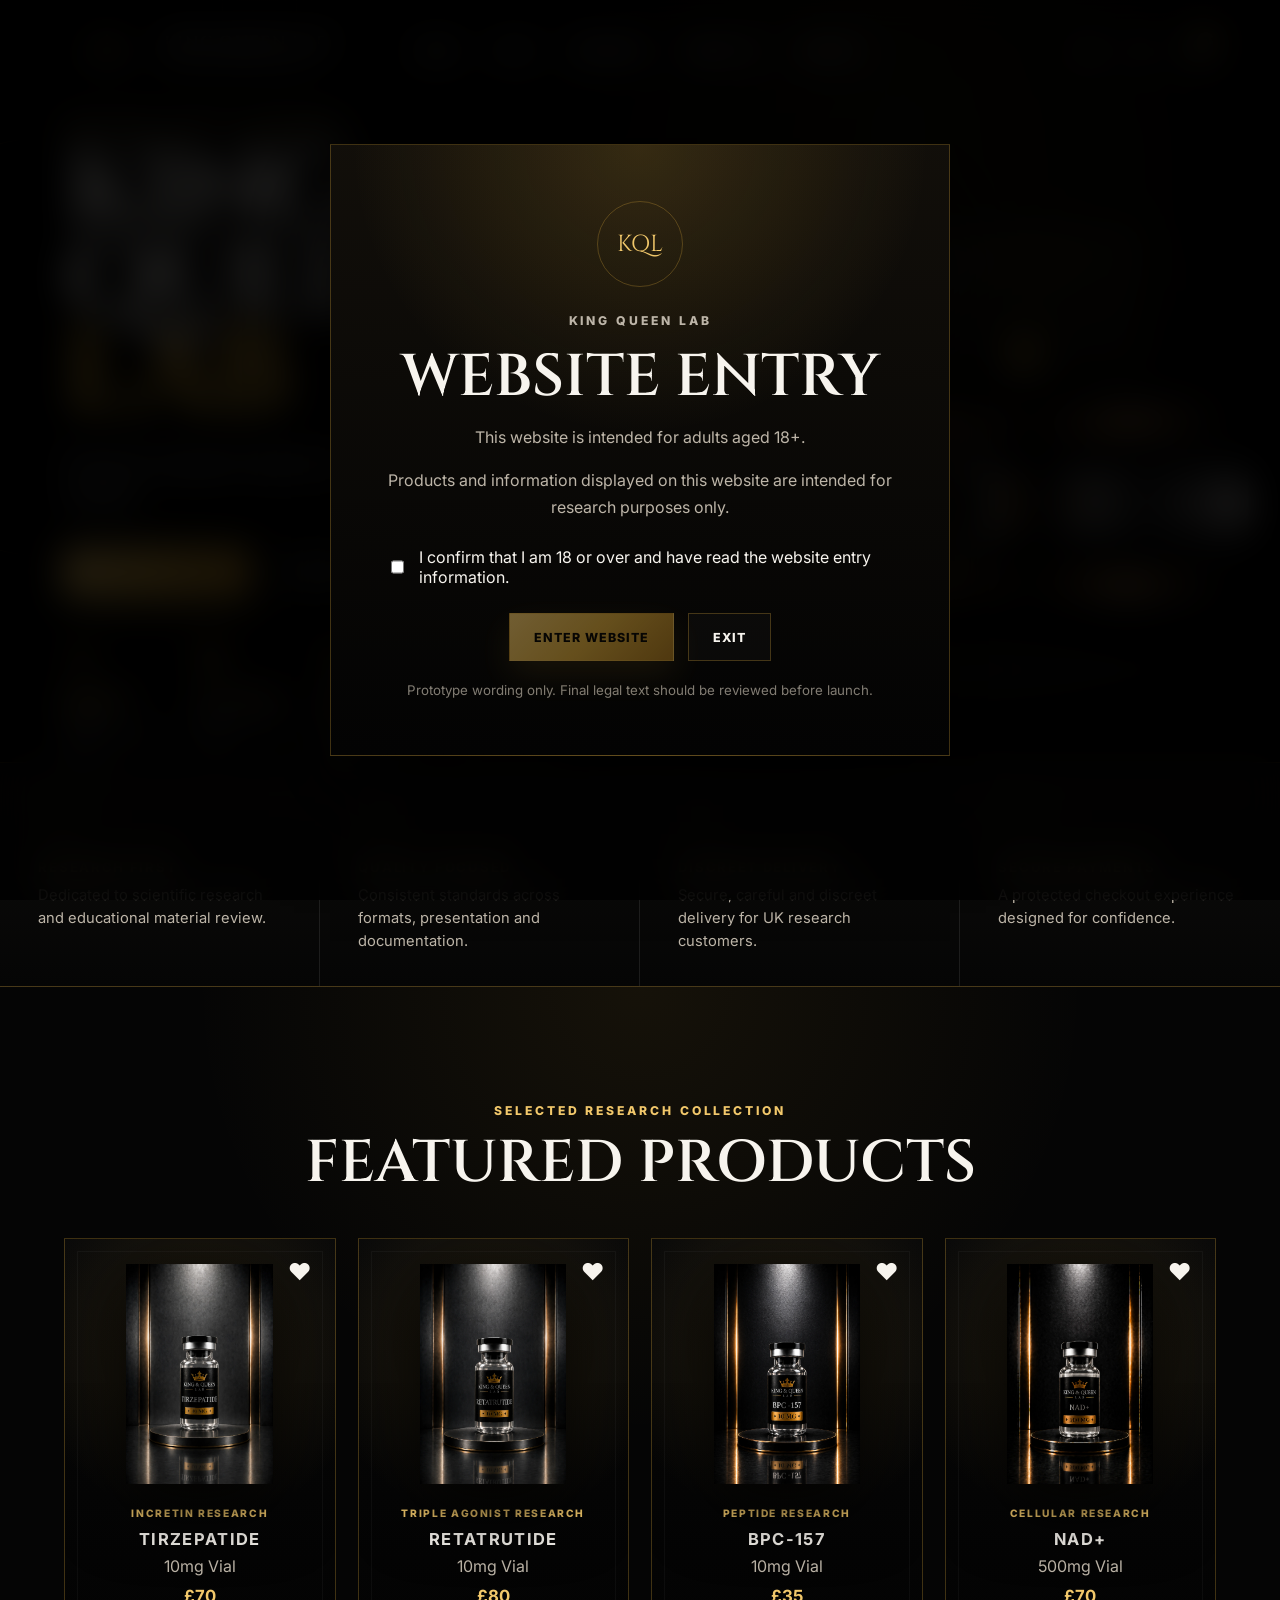
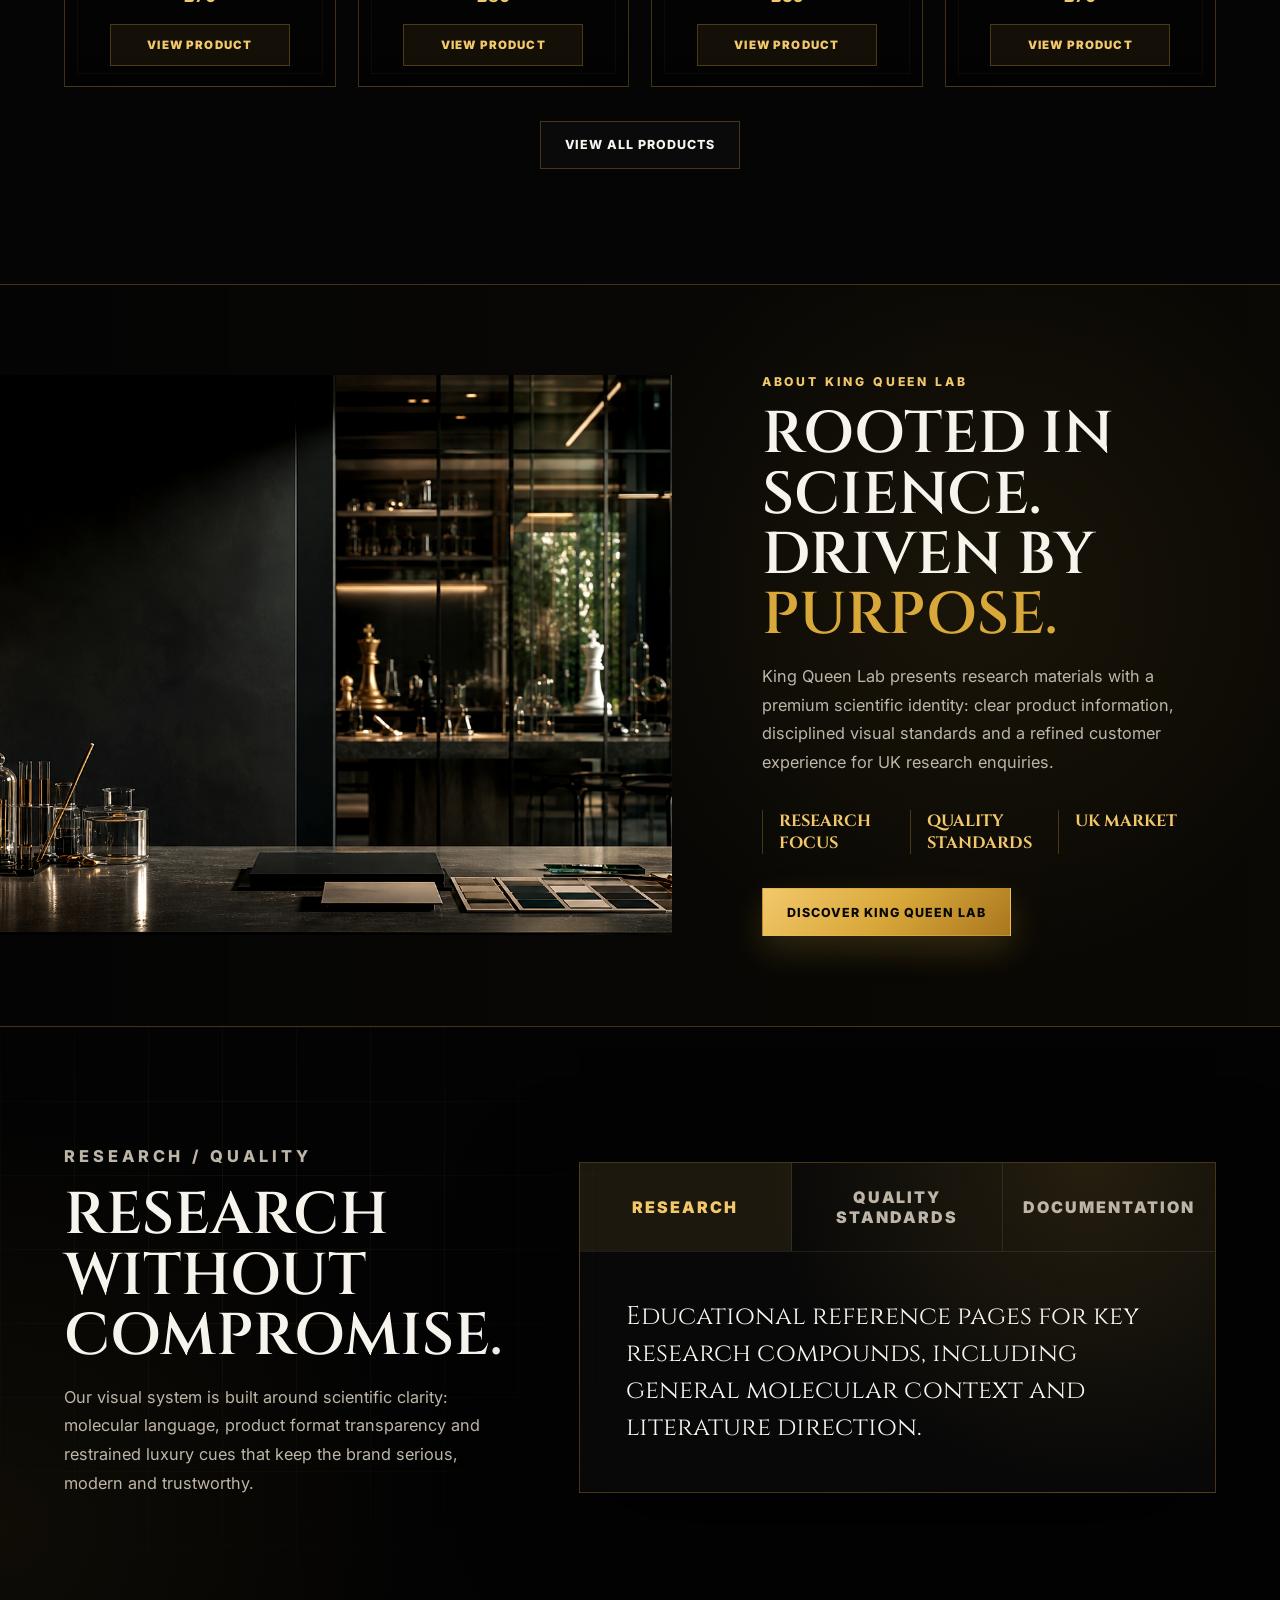
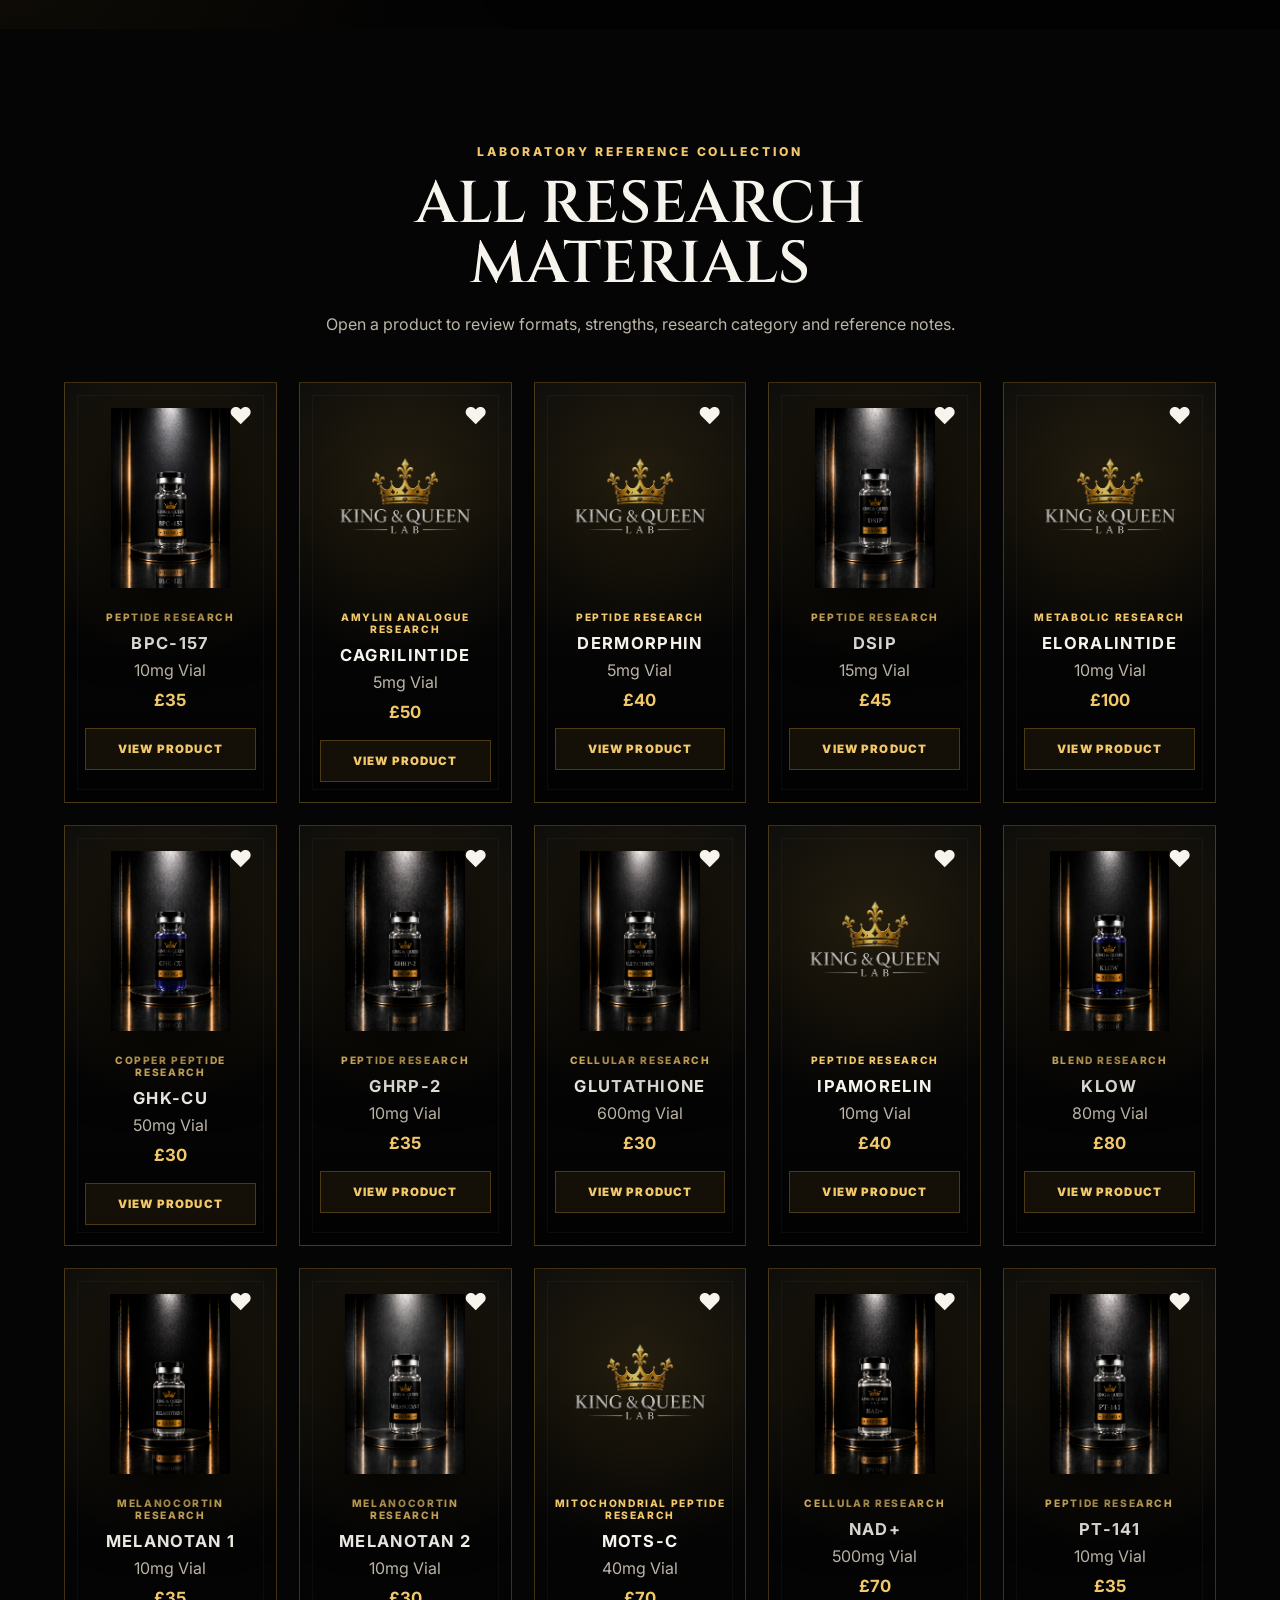
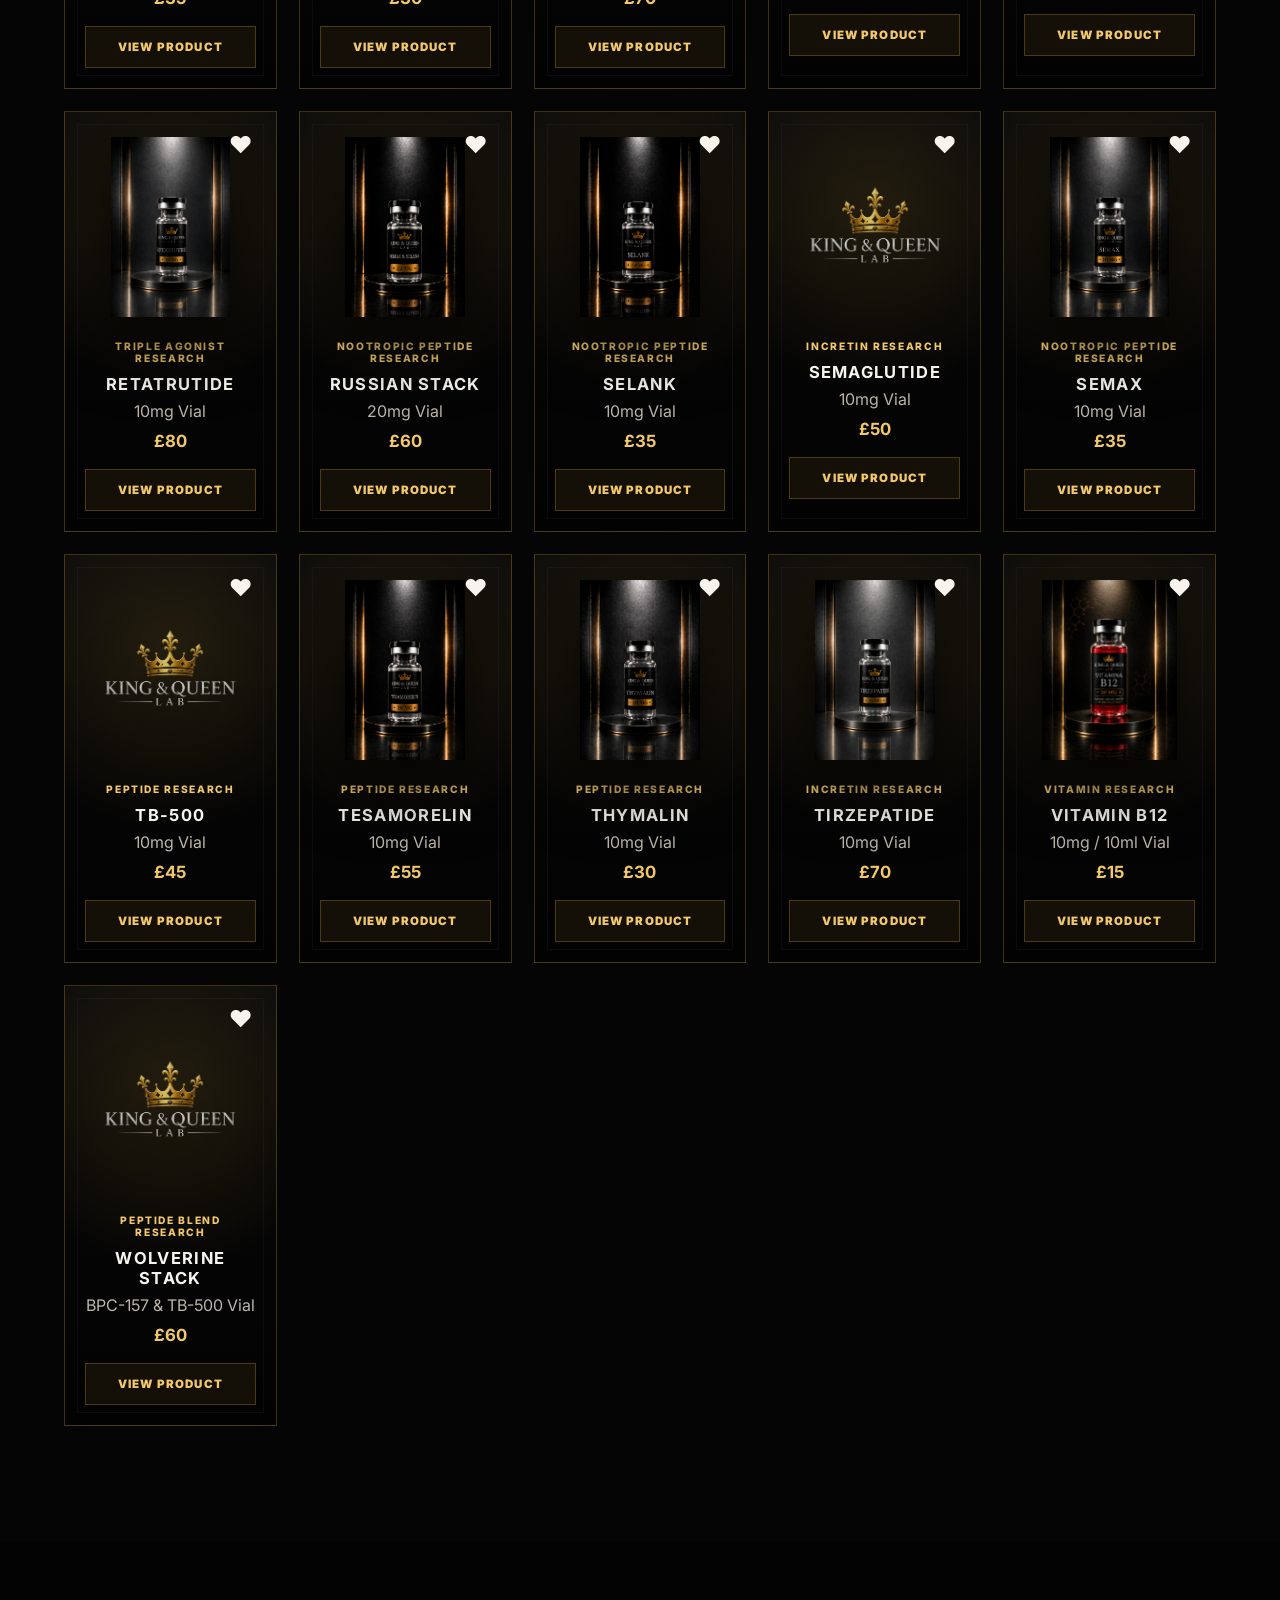
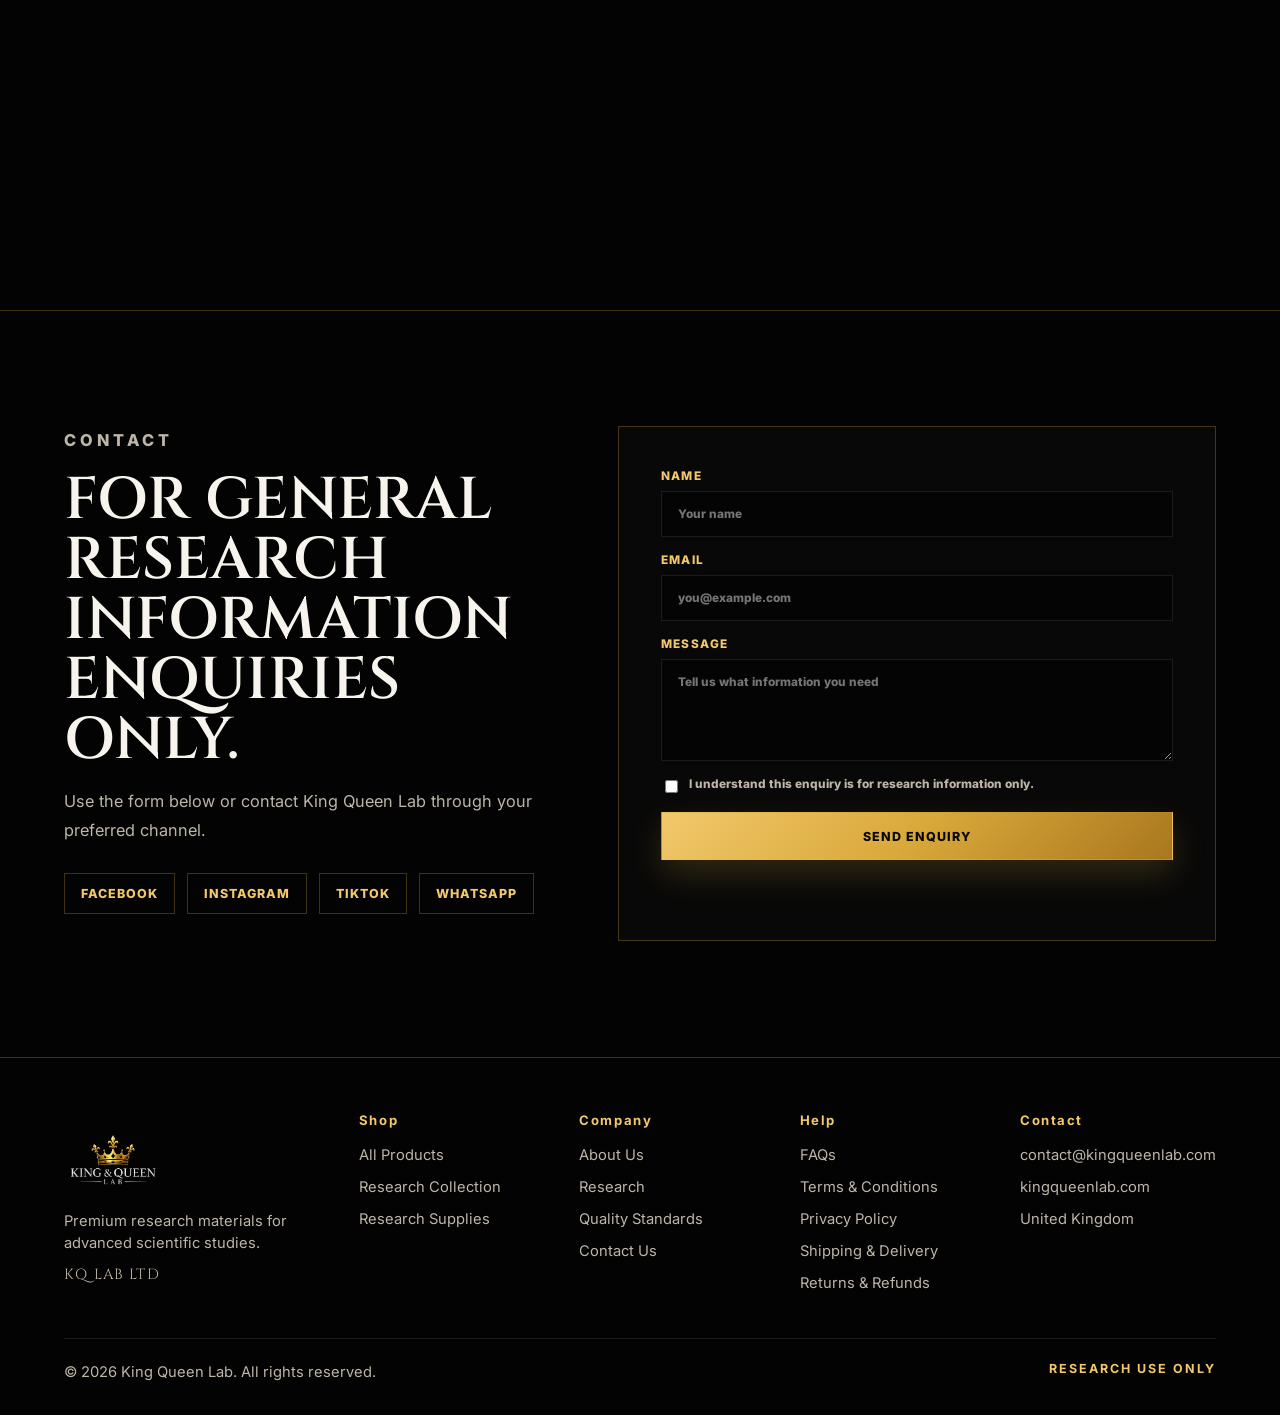
==== commit d6038c39: "Add files via upload" ====
--- a/index.html
+++ b/index.html
@@ -321,6 +321,6 @@
       </article>
     </template>
 
-    <script src="script.js?v=20260917-price-list-update"></script>
+    <script src="script.js?v=20260917-pen-images-fix"></script>
   </body>
 </html>
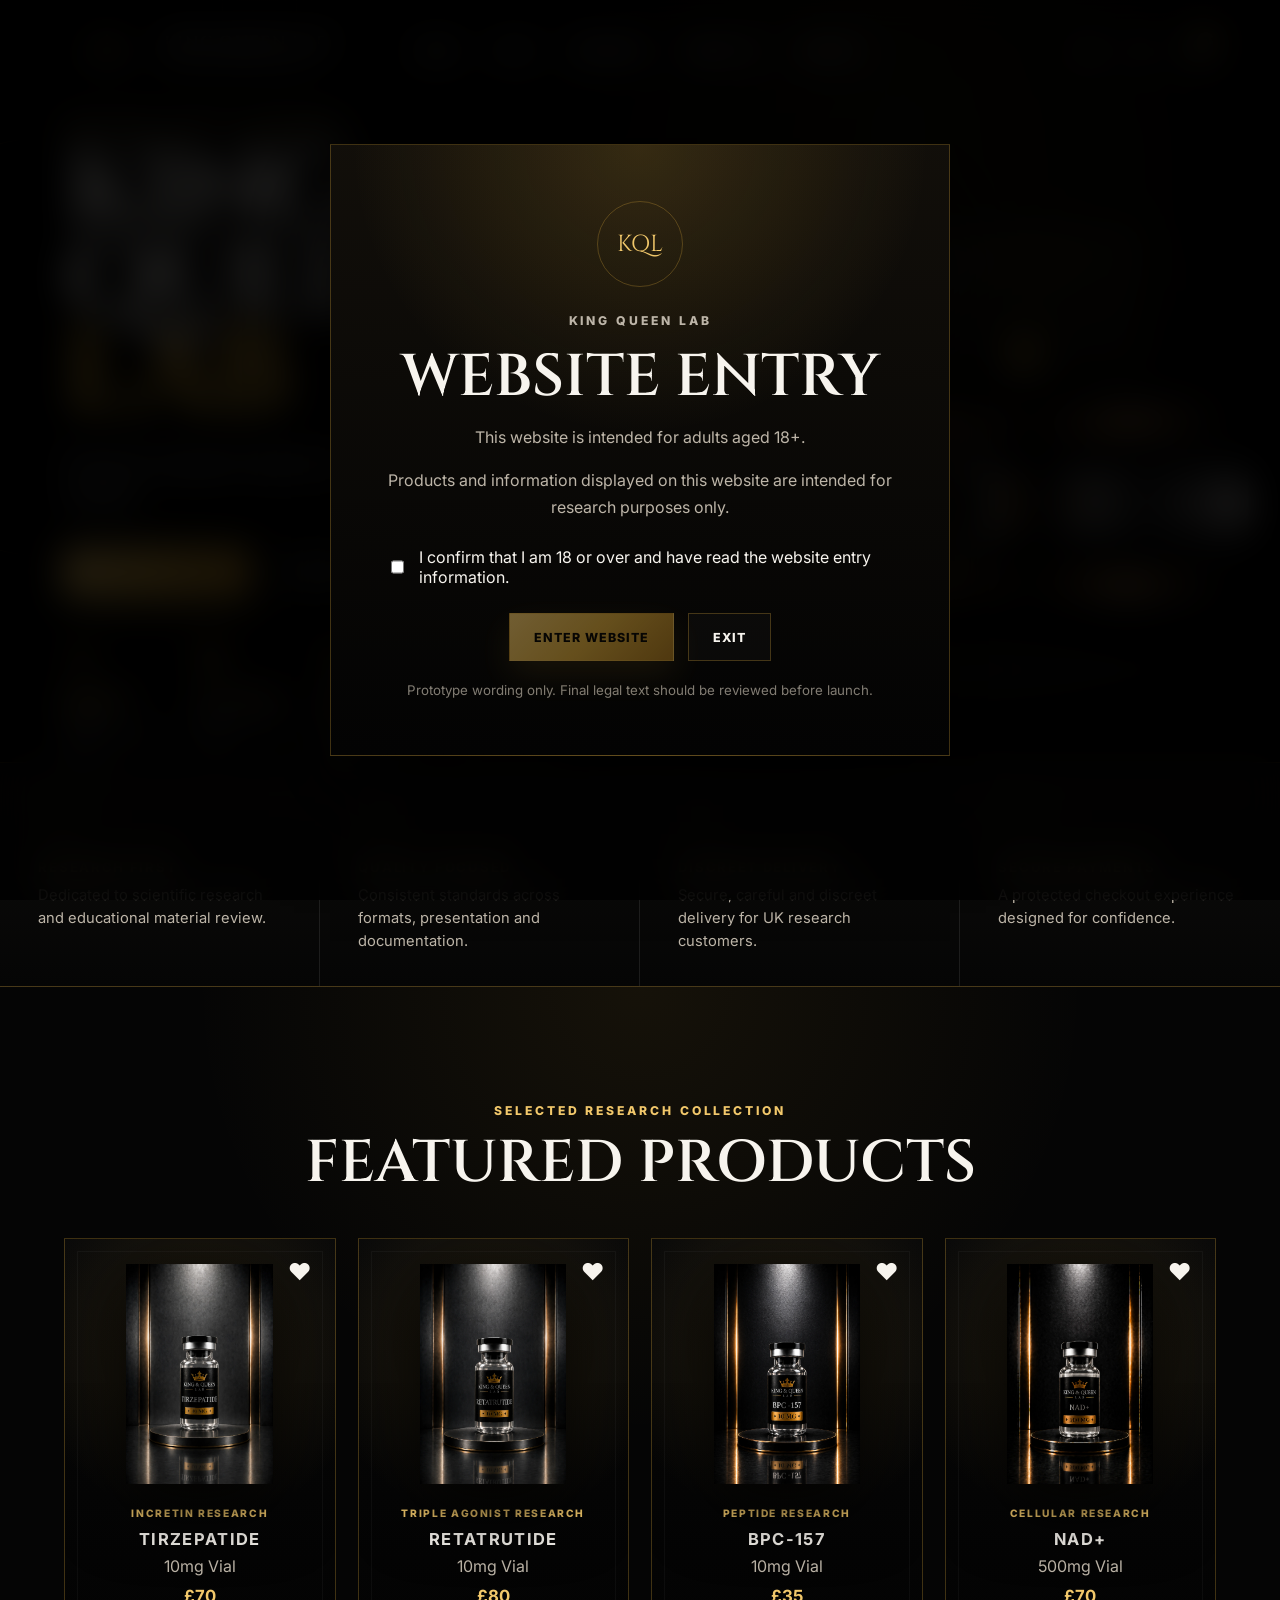
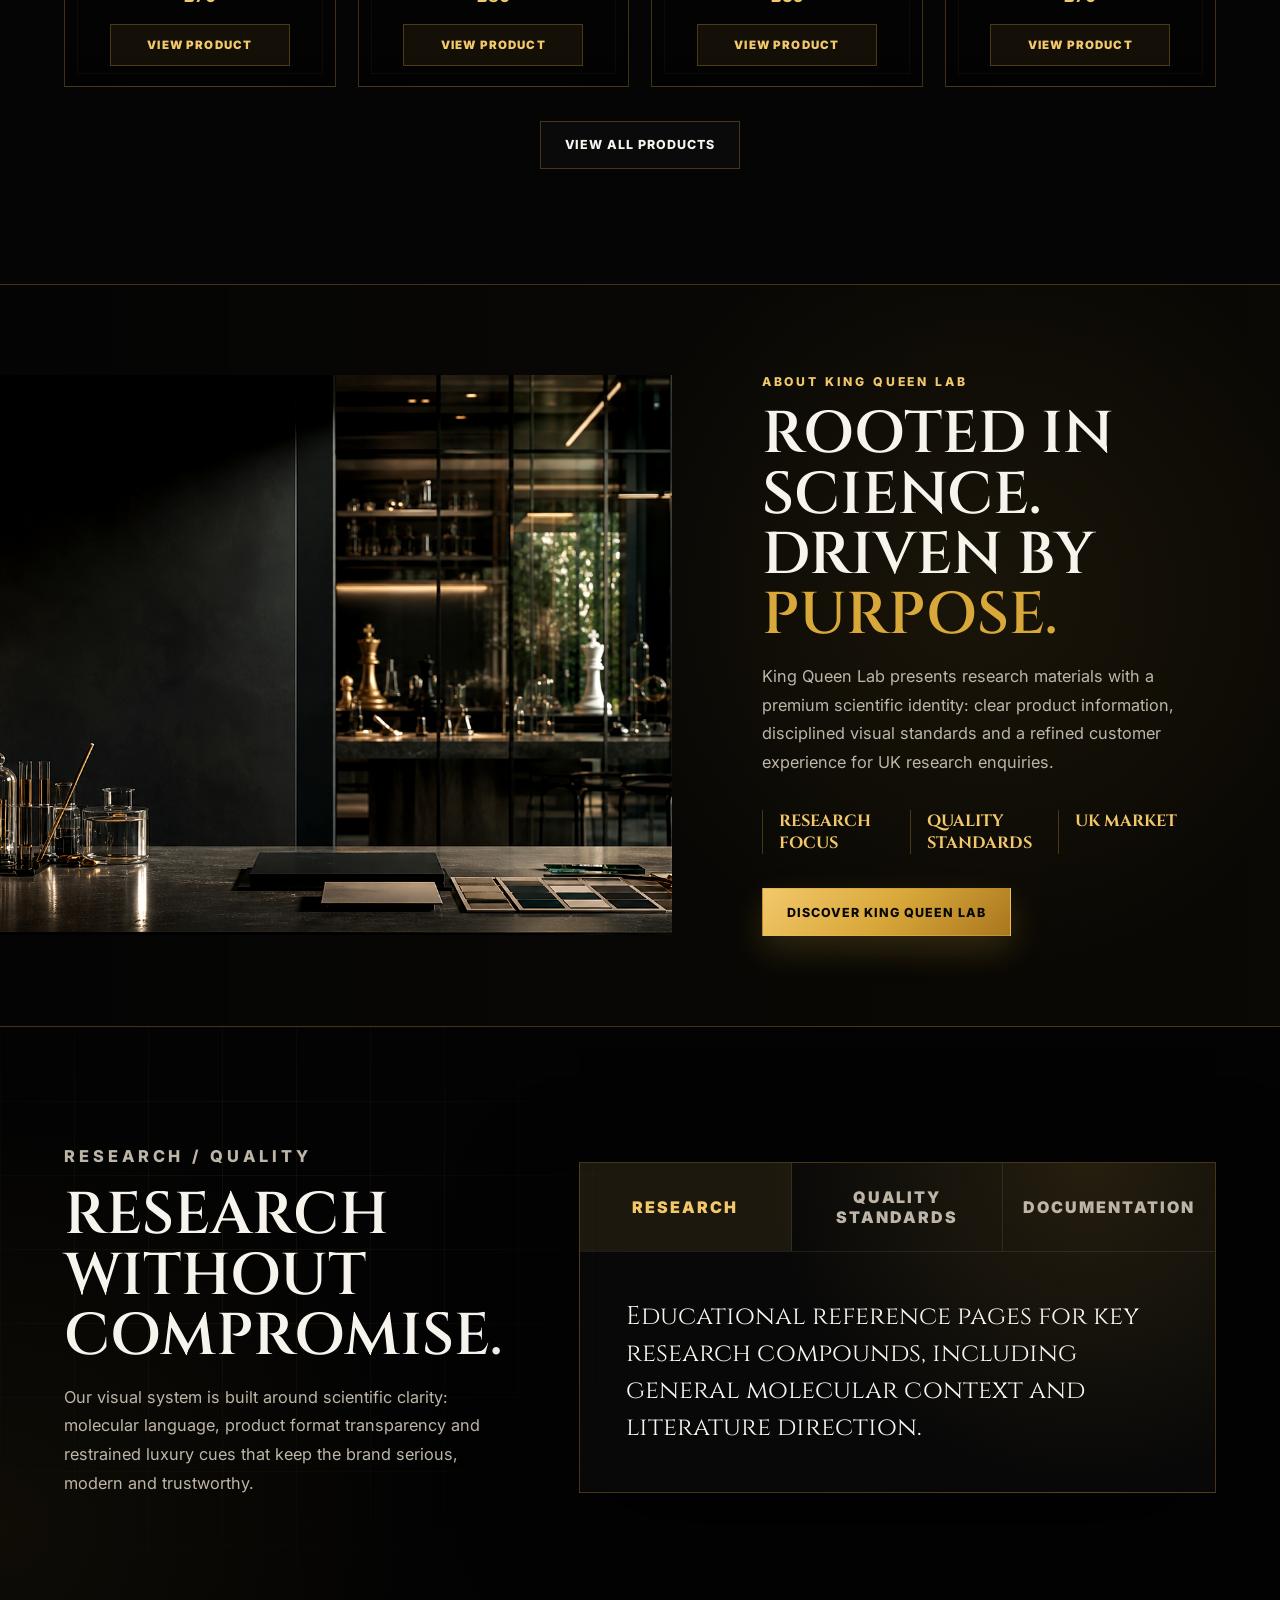
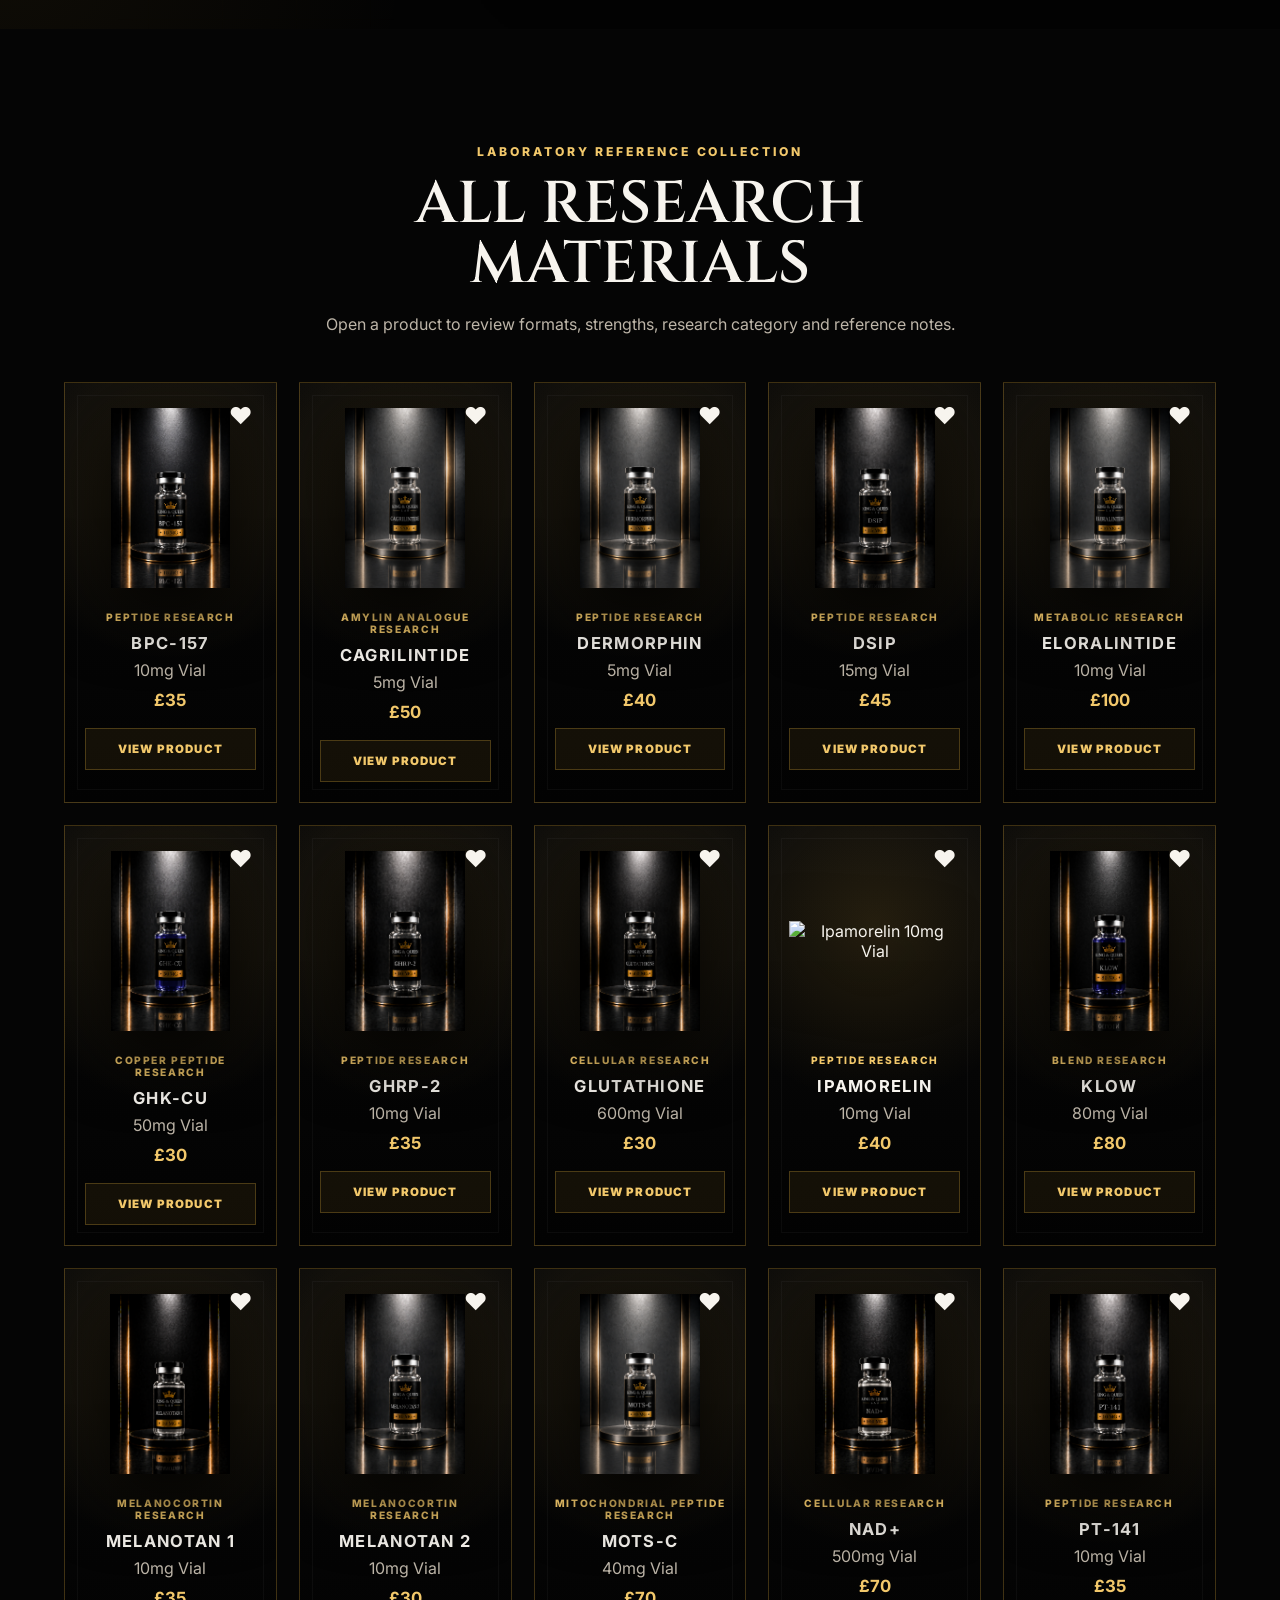
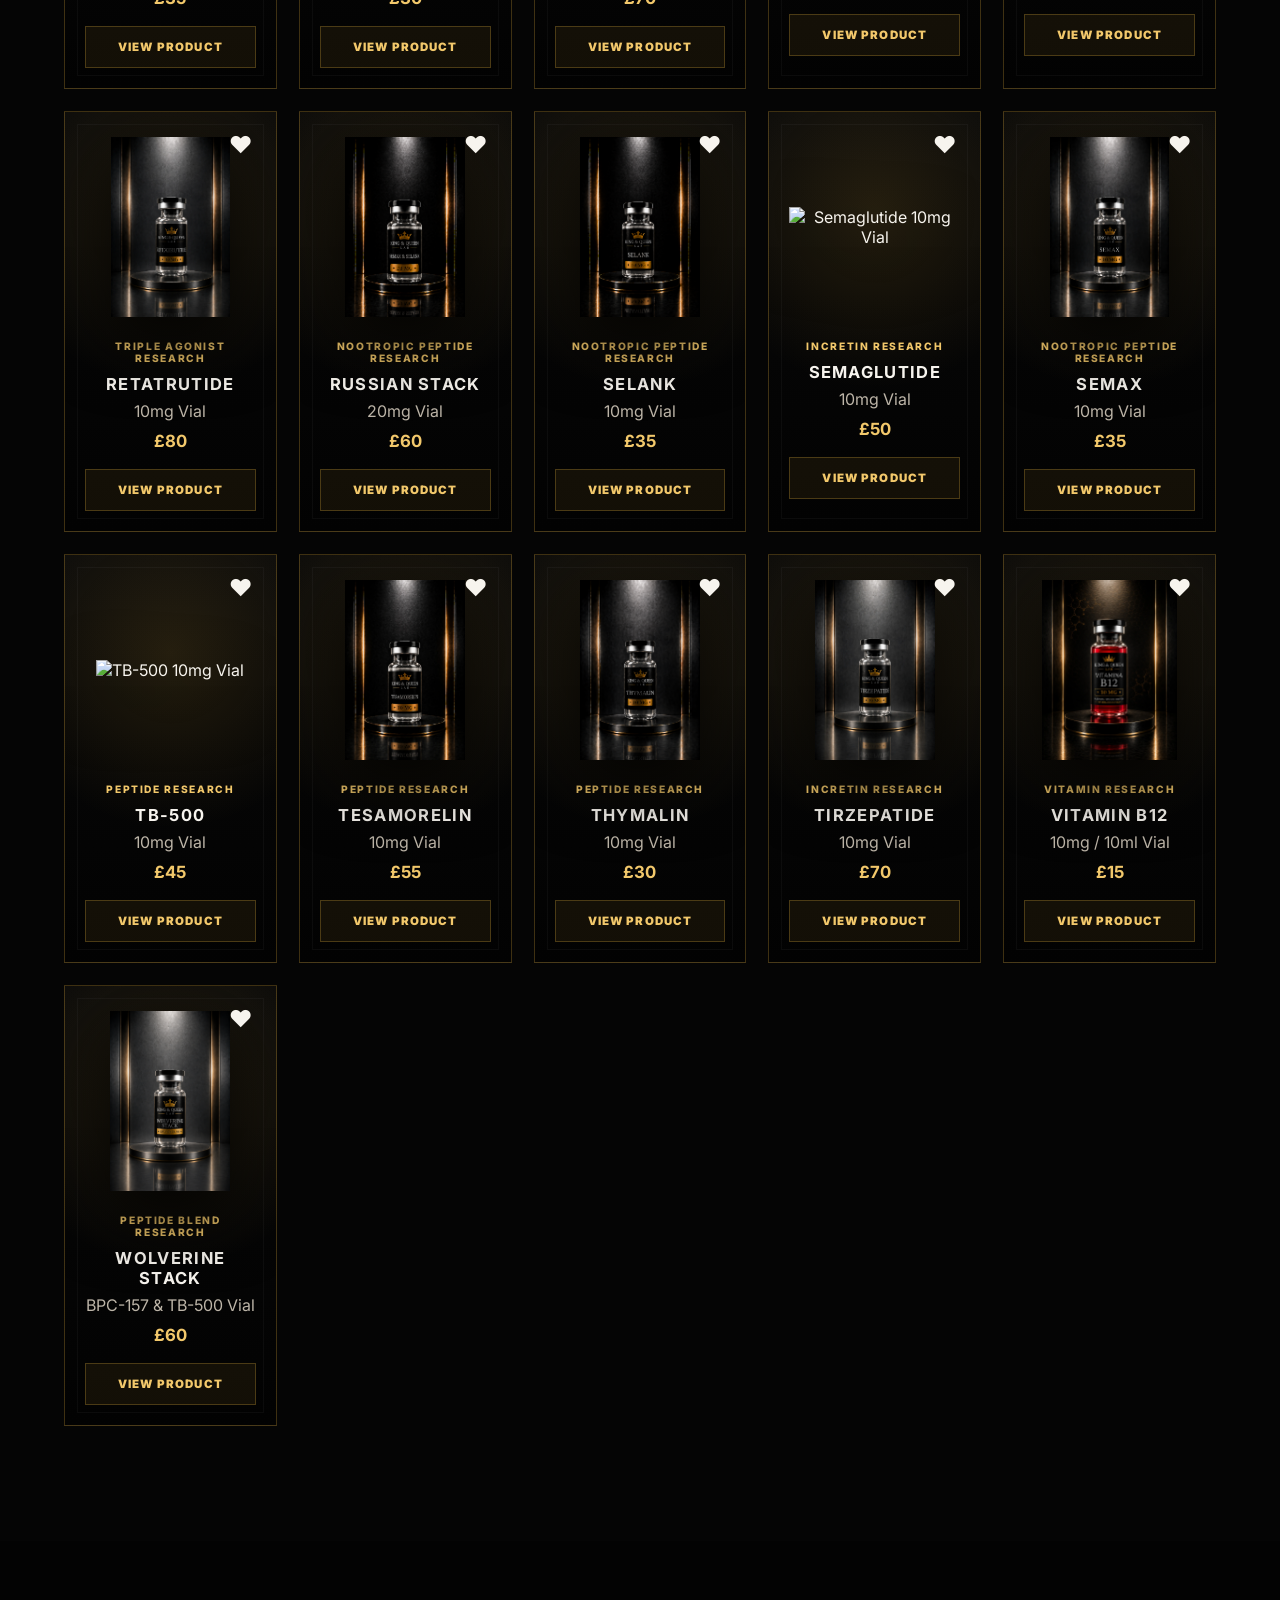
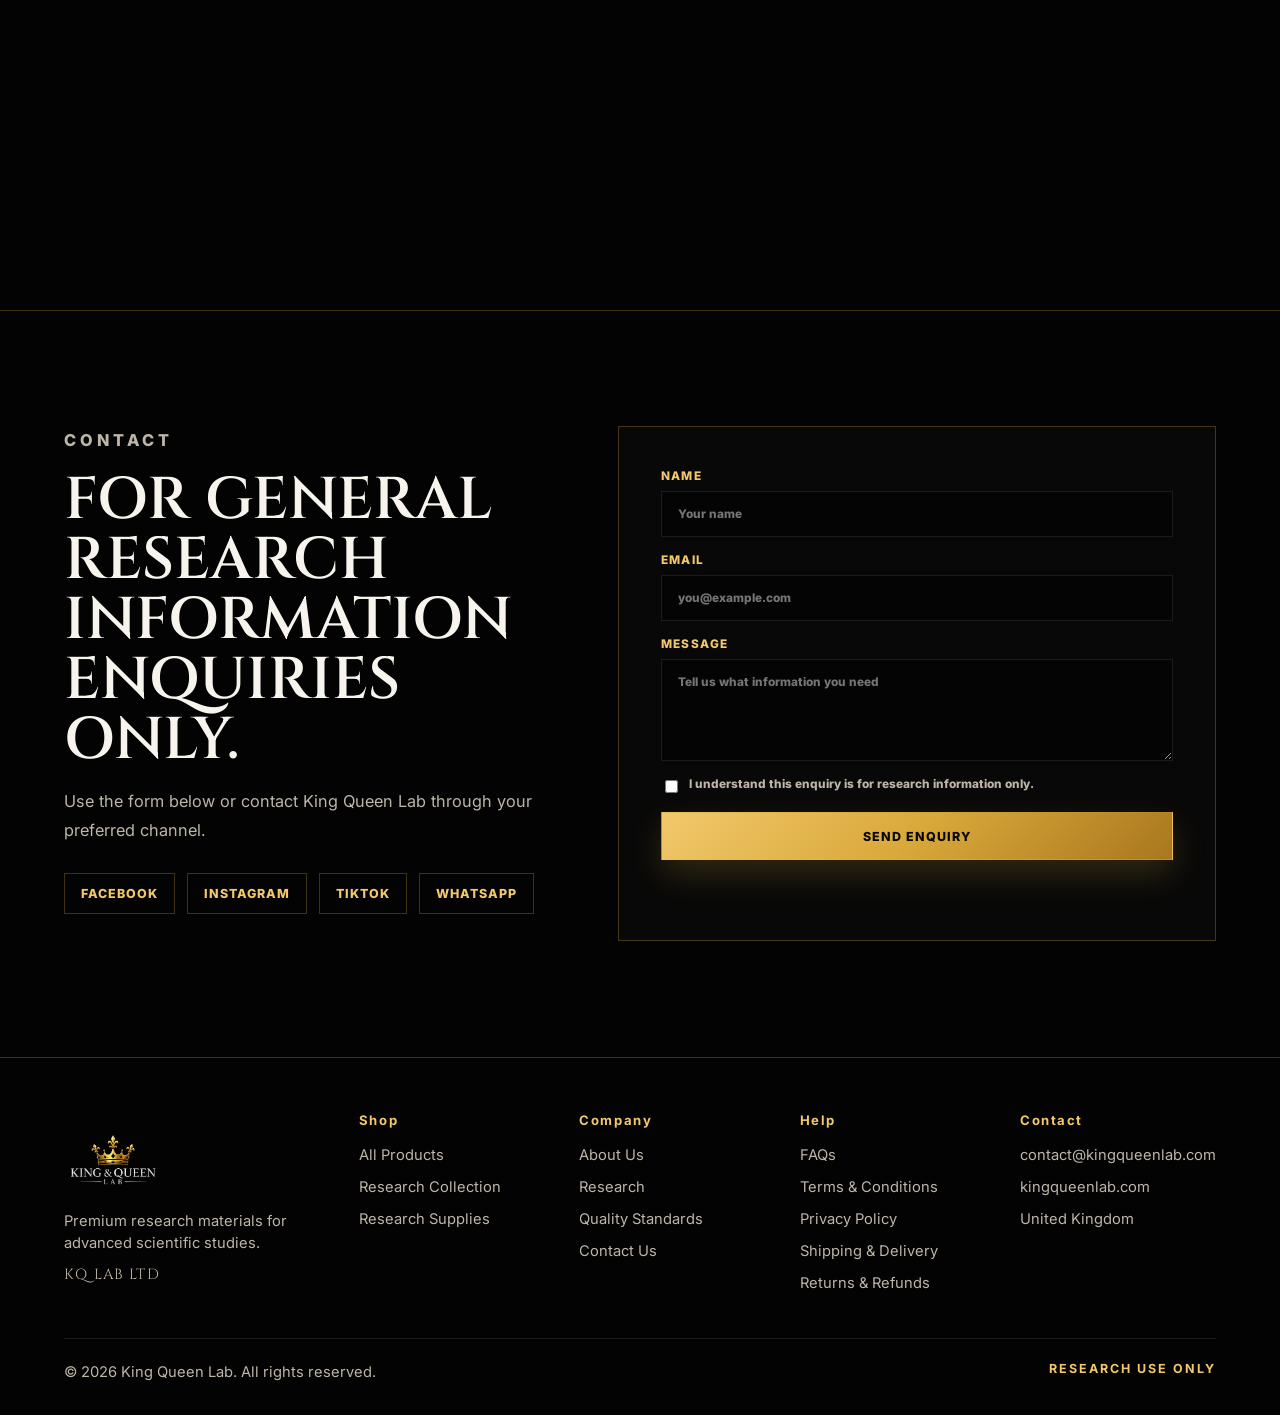
==== commit 031d732e: "Add files via upload" ====
--- a/index.html
+++ b/index.html
@@ -321,6 +321,6 @@
       </article>
     </template>
 
-    <script src="script.js?v=20260917-pen-images-fix"></script>
+    <script src="script.js?v=20260917-new-vial-images"></script>
   </body>
 </html>
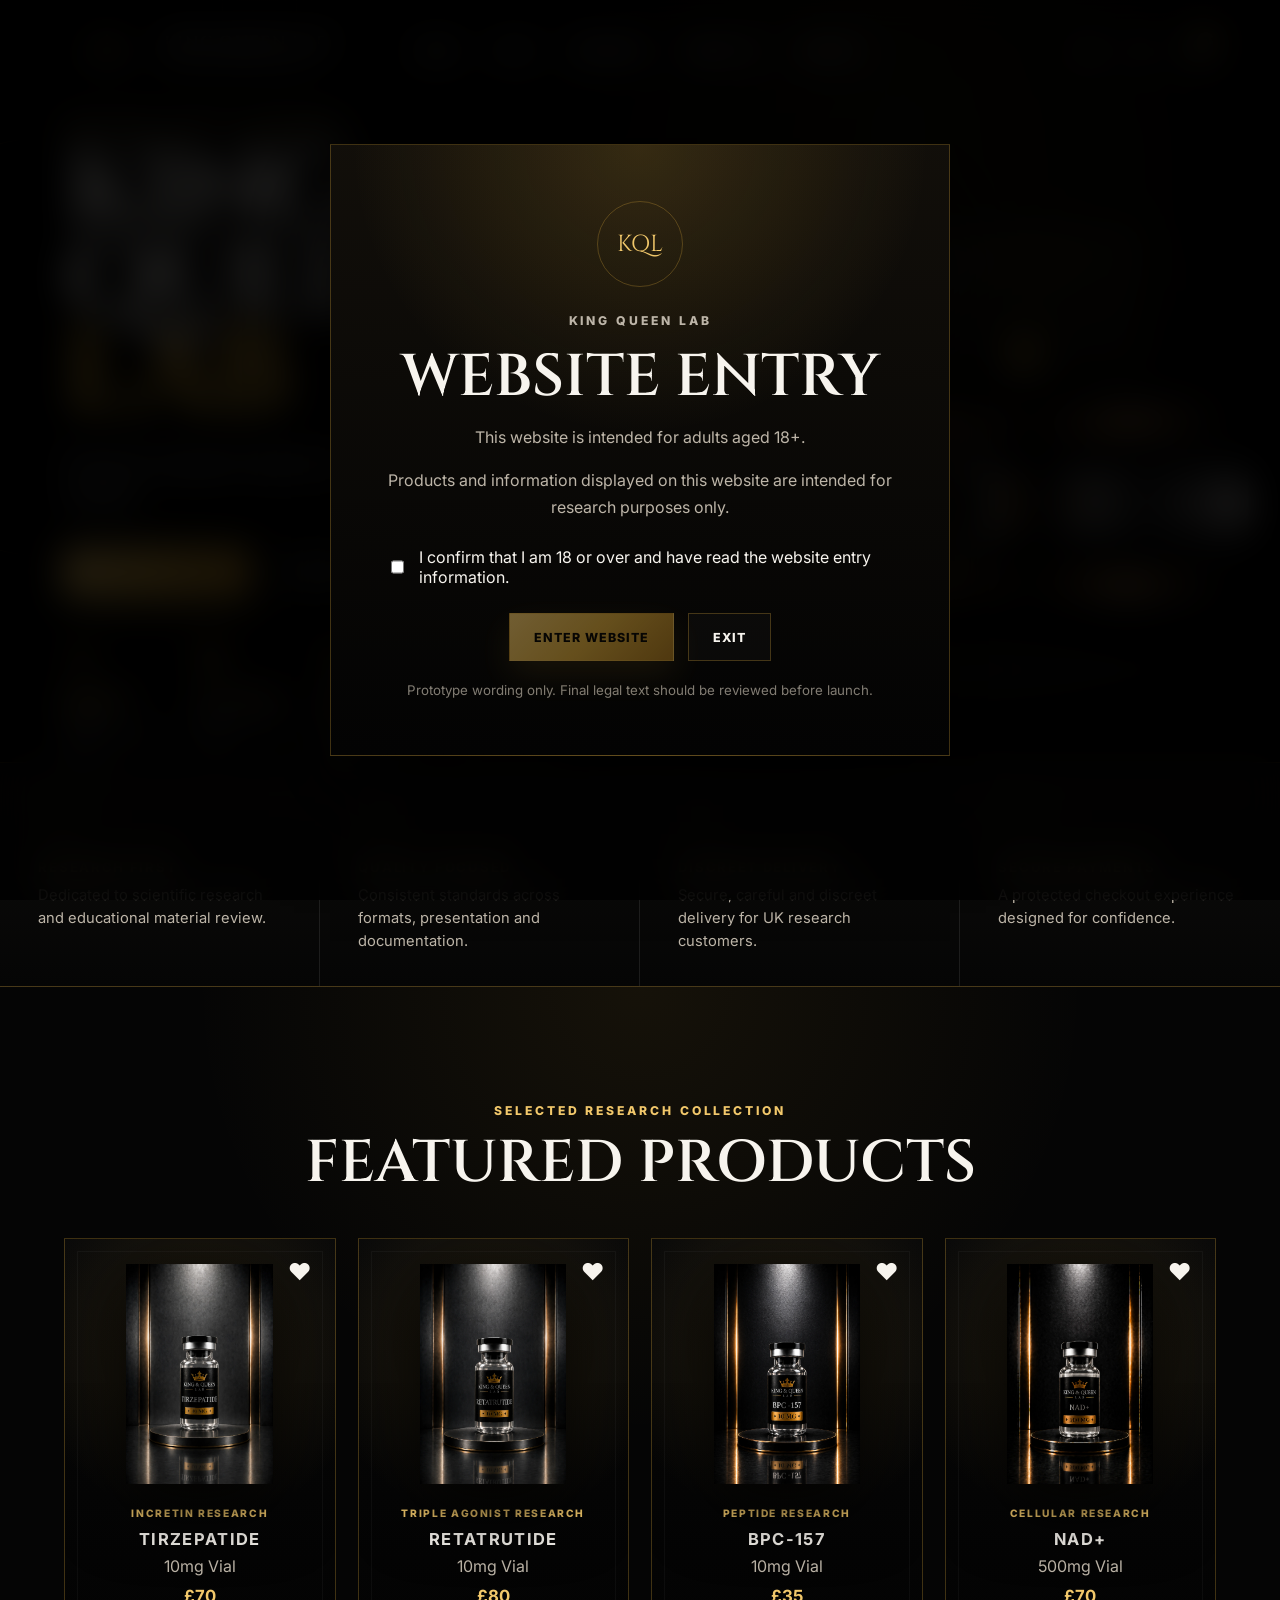
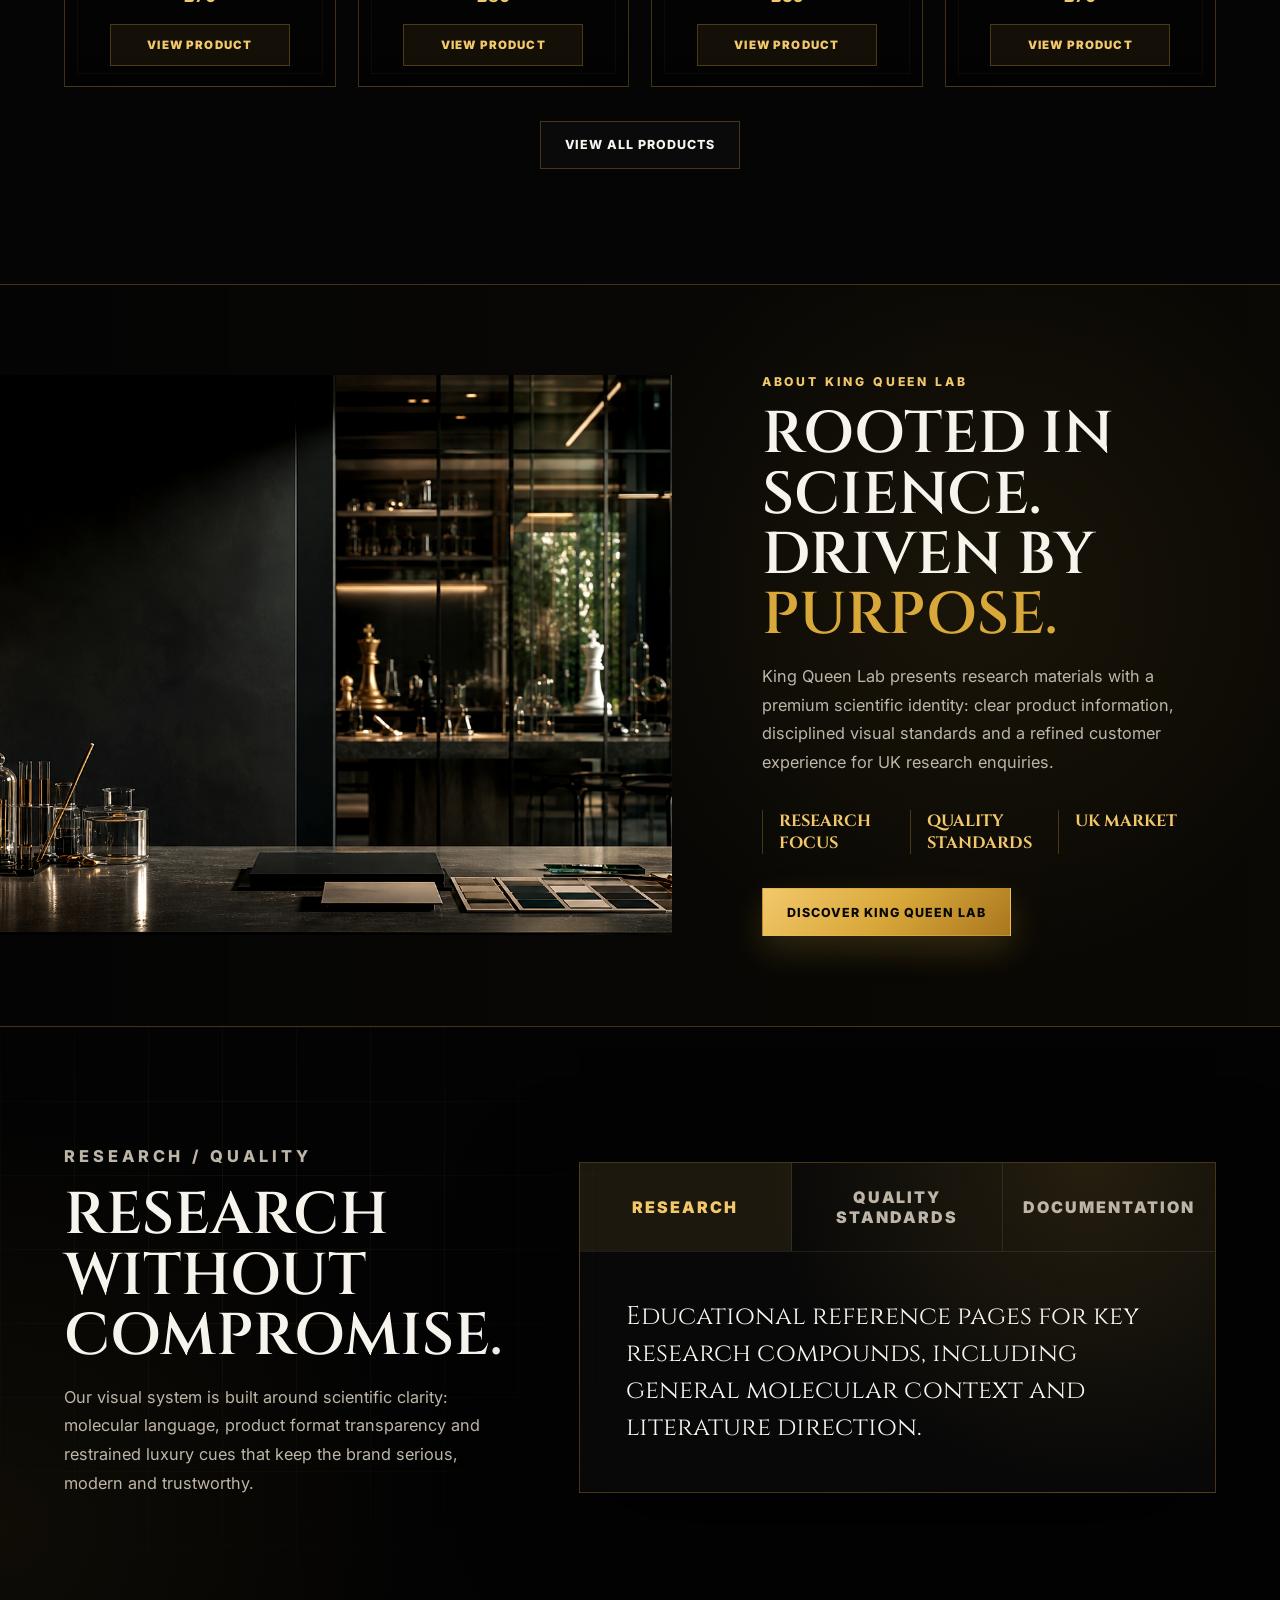
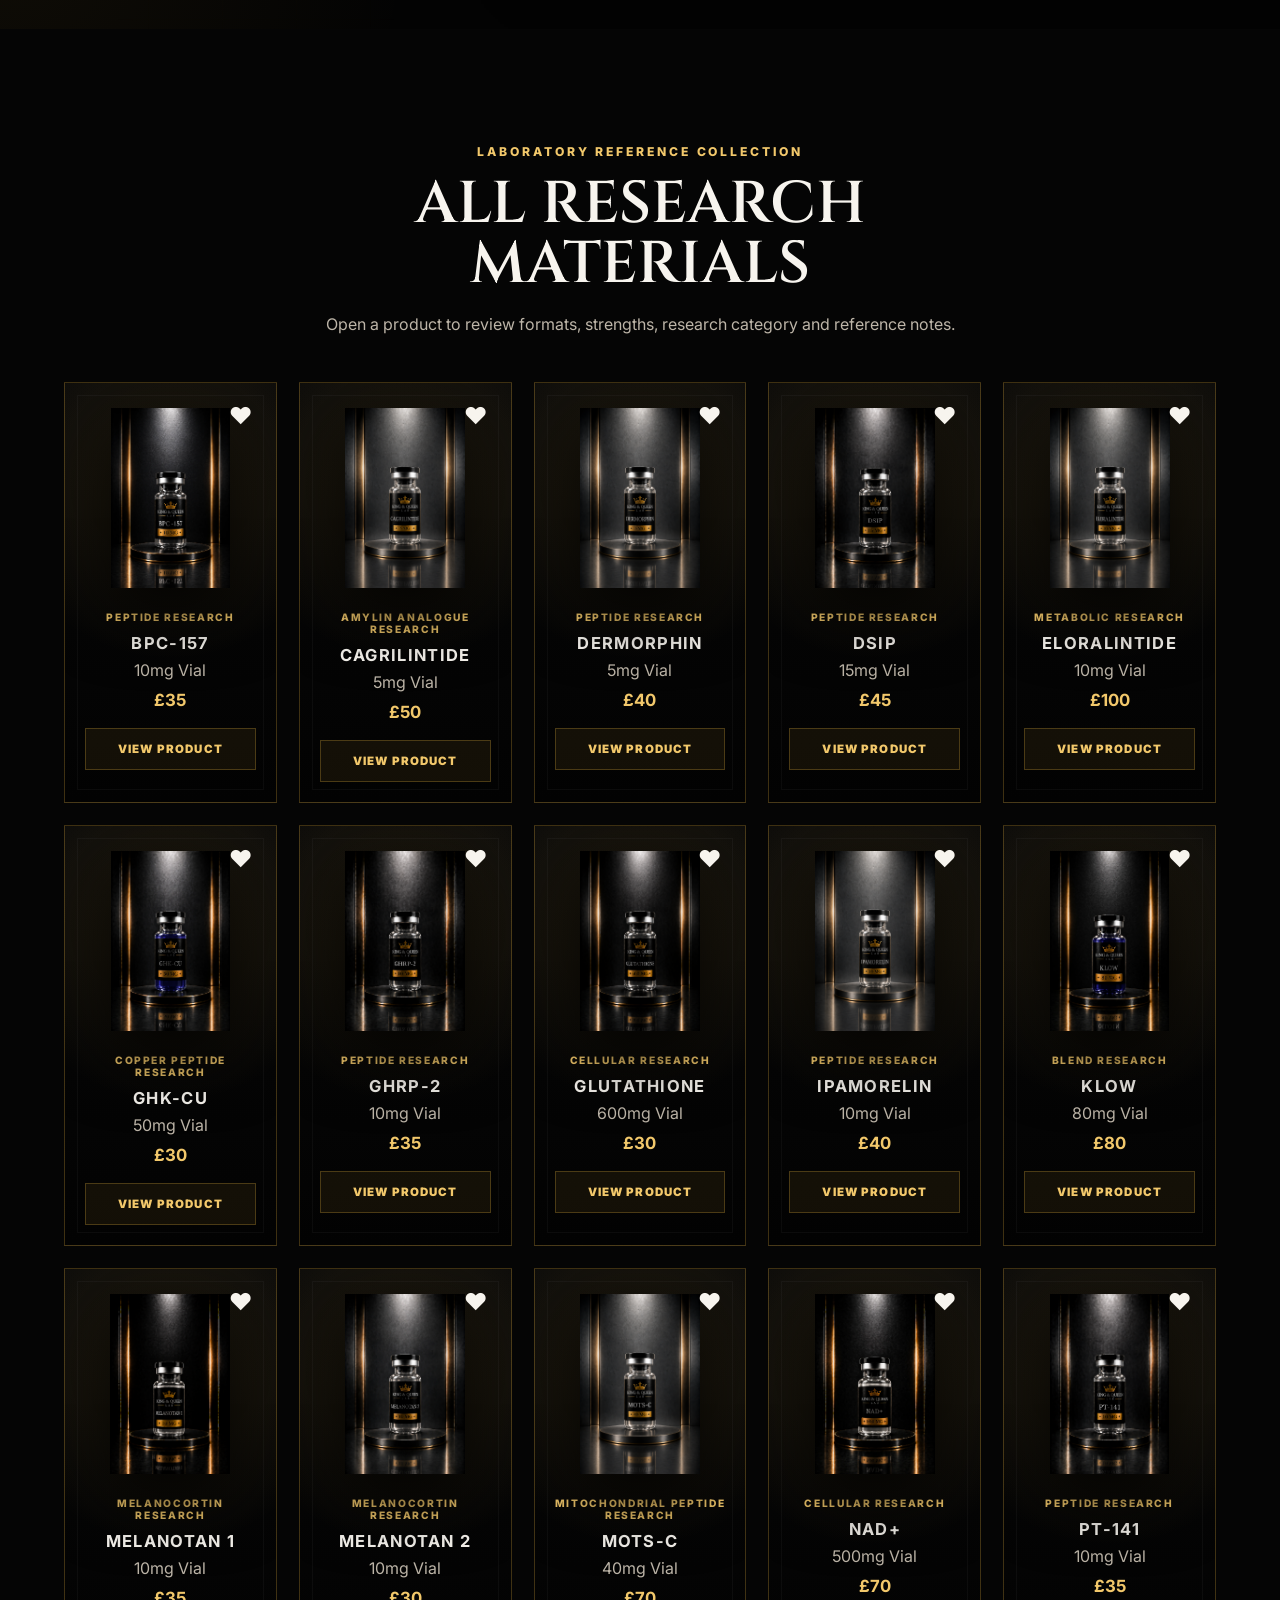
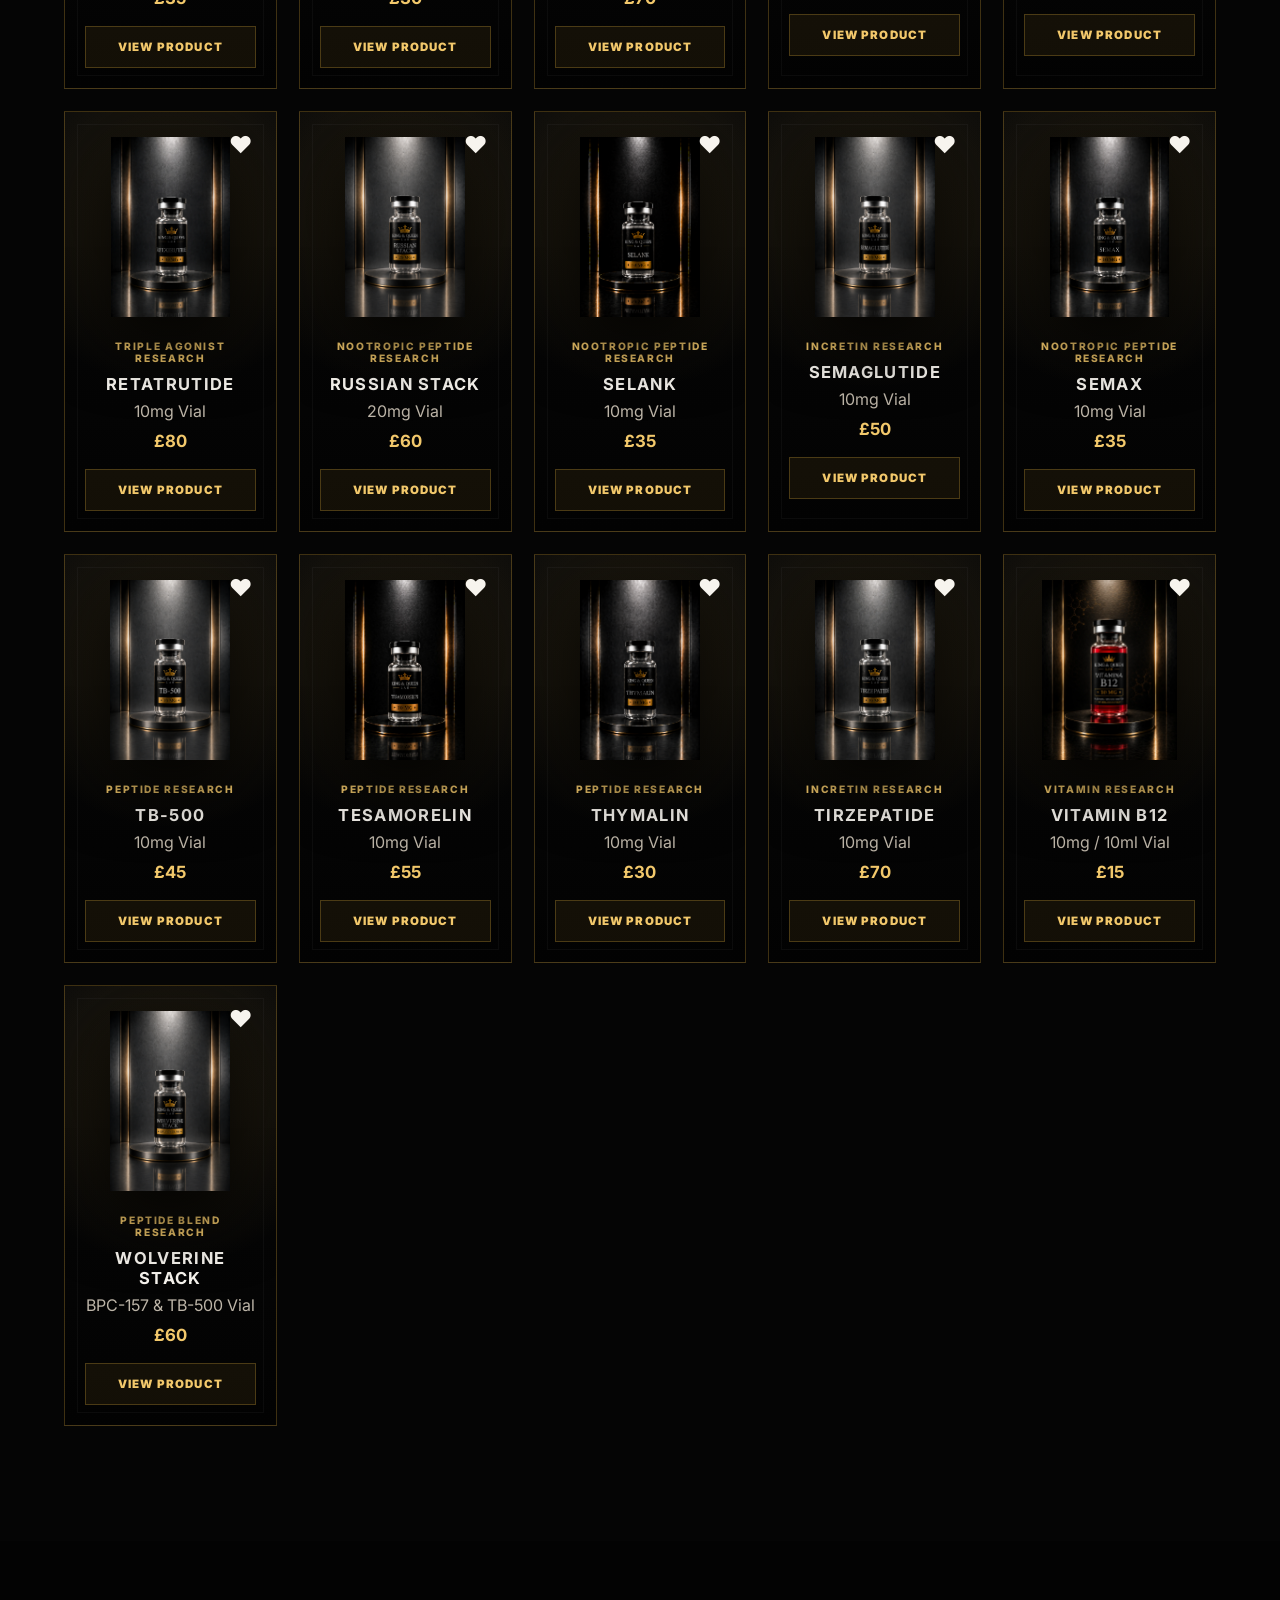
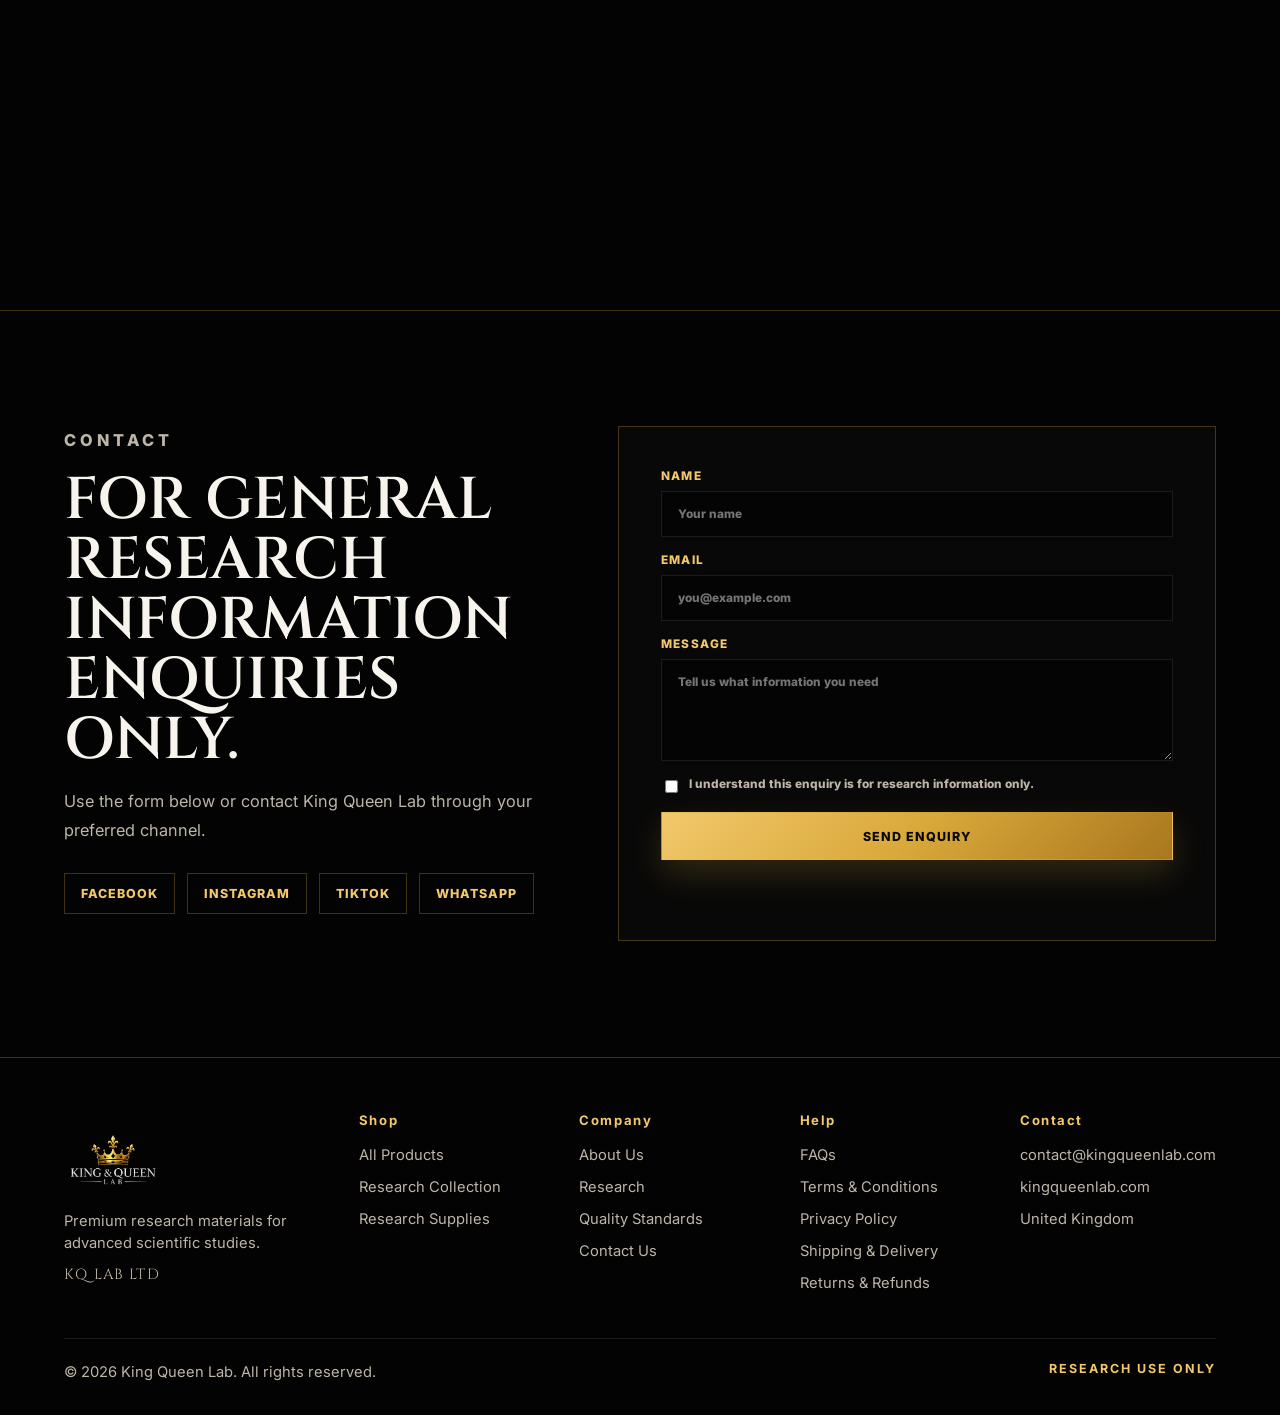
==== commit d44464c0: "Add files via upload" ====
--- a/index.html
+++ b/index.html
@@ -321,6 +321,6 @@
       </article>
     </template>
 
-    <script src="script.js?v=20260917-new-vial-images"></script>
+    <script src="script.js?v=20260917-russian-stack-image"></script>
   </body>
 </html>
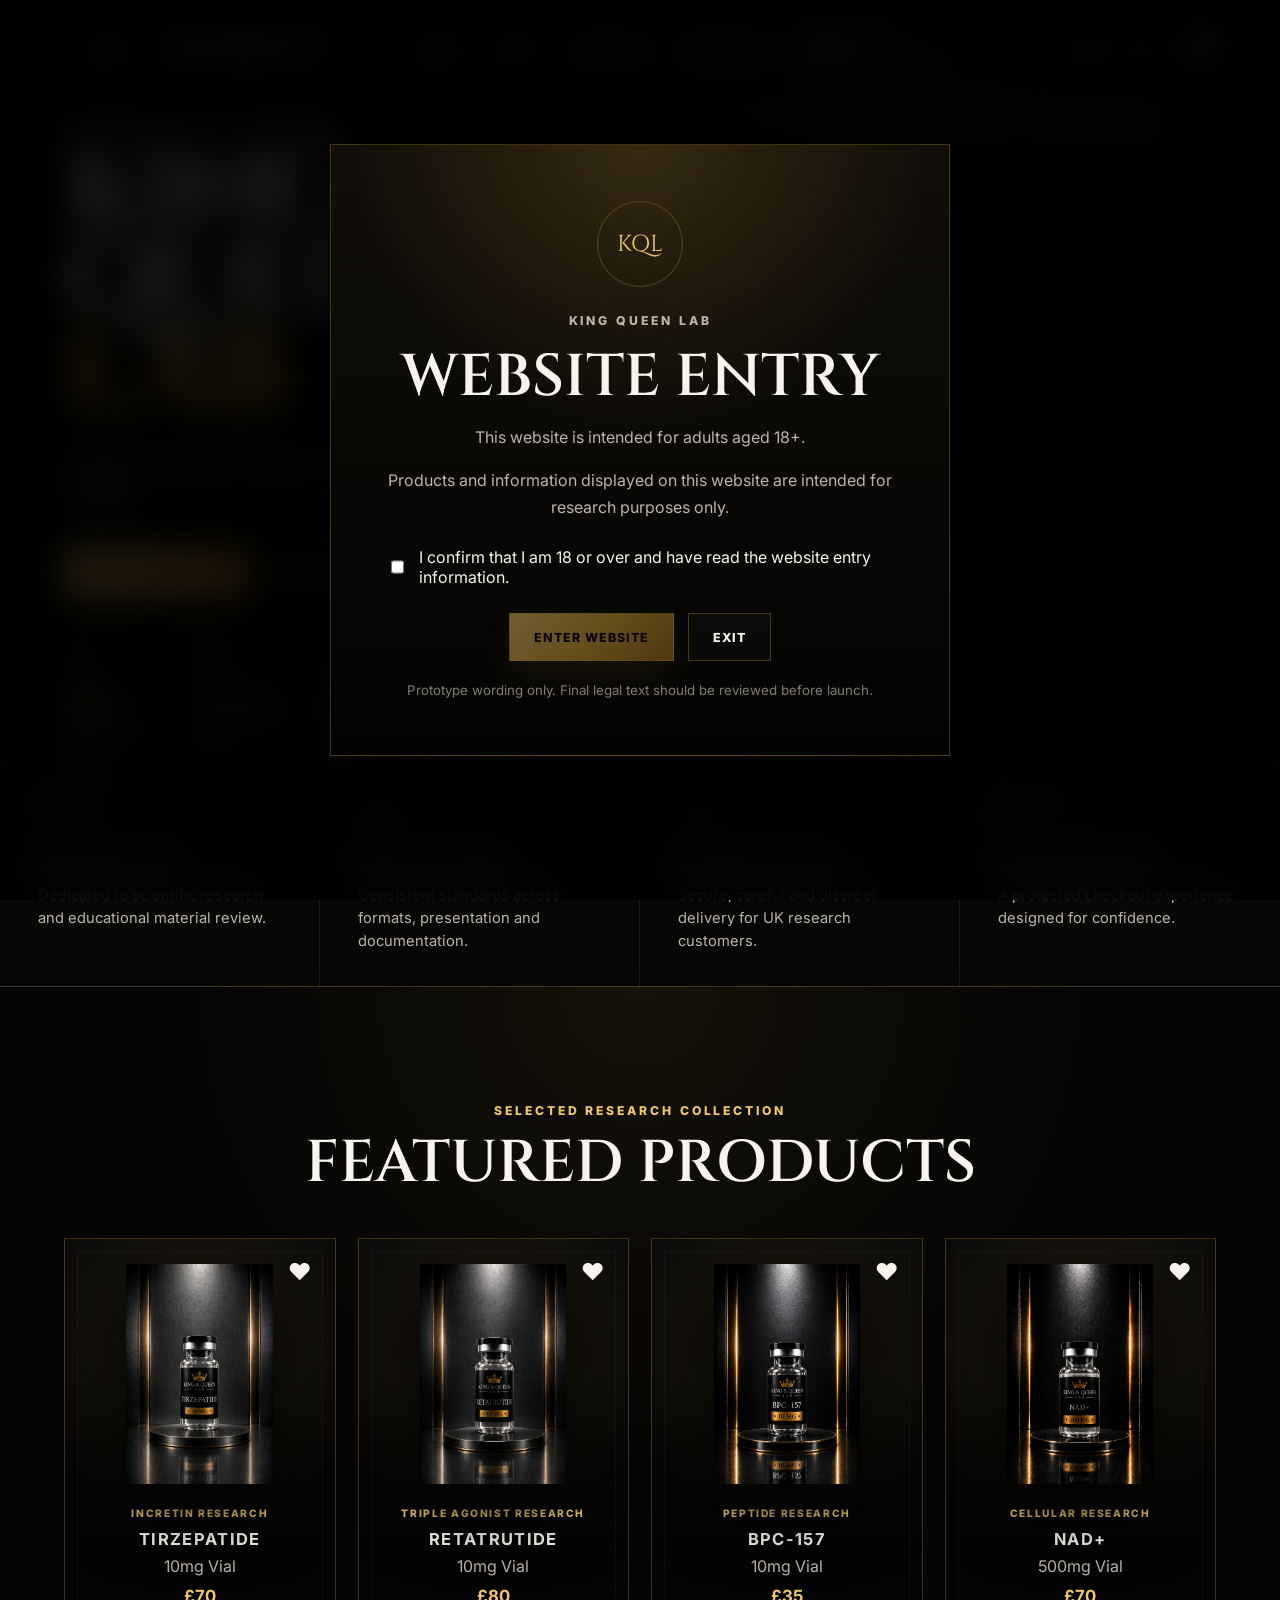
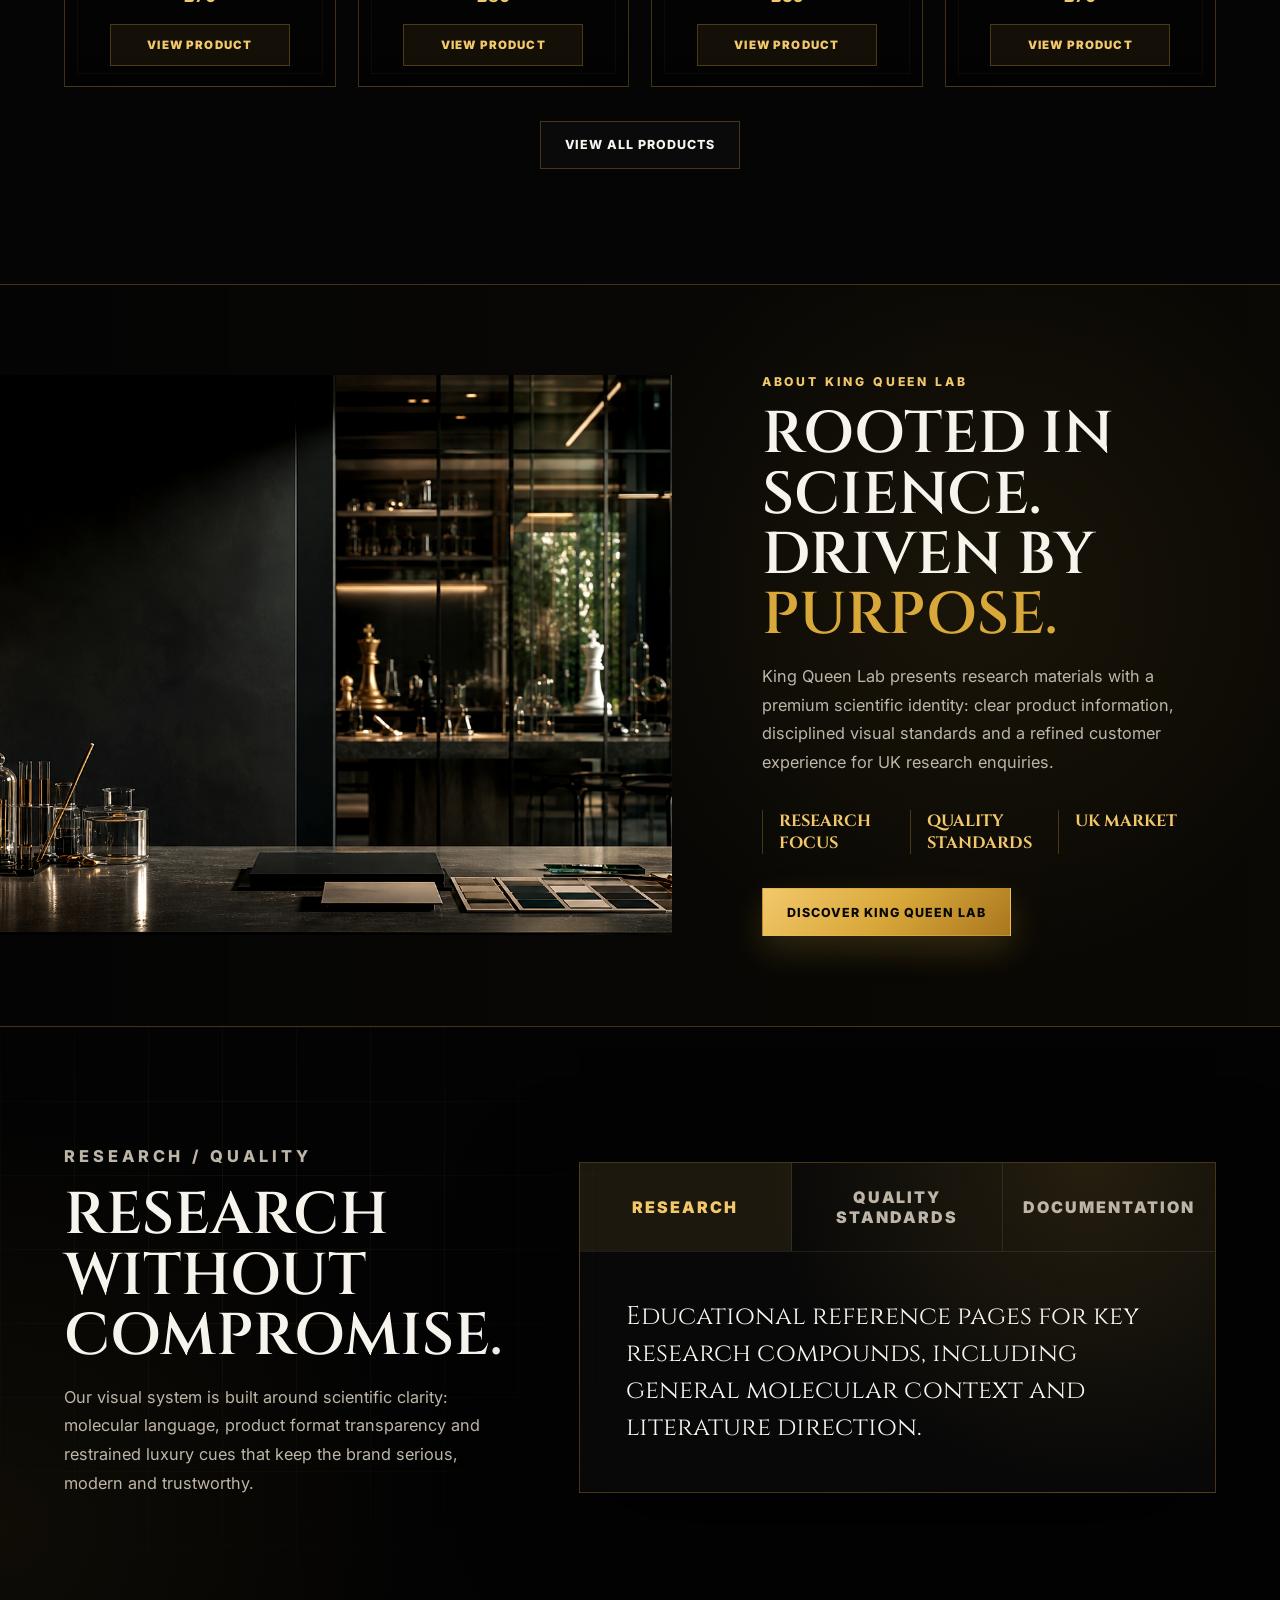
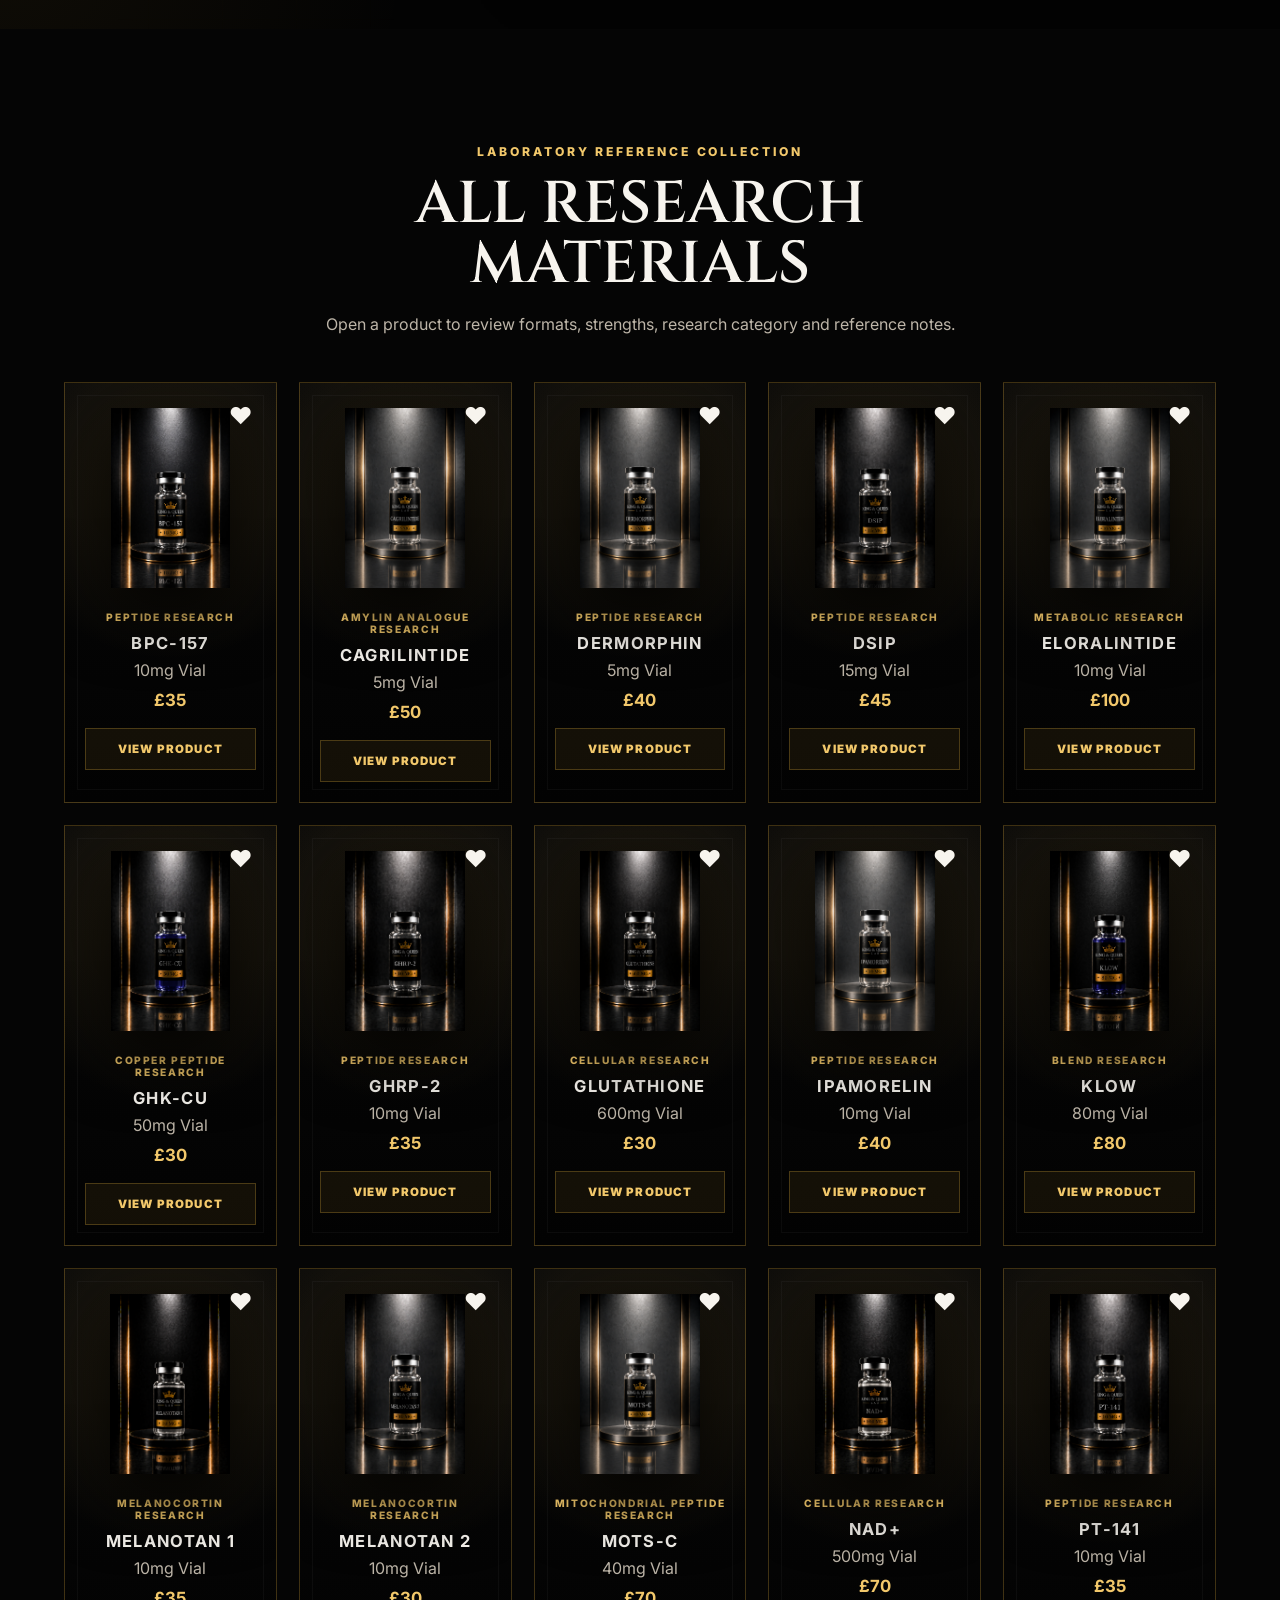
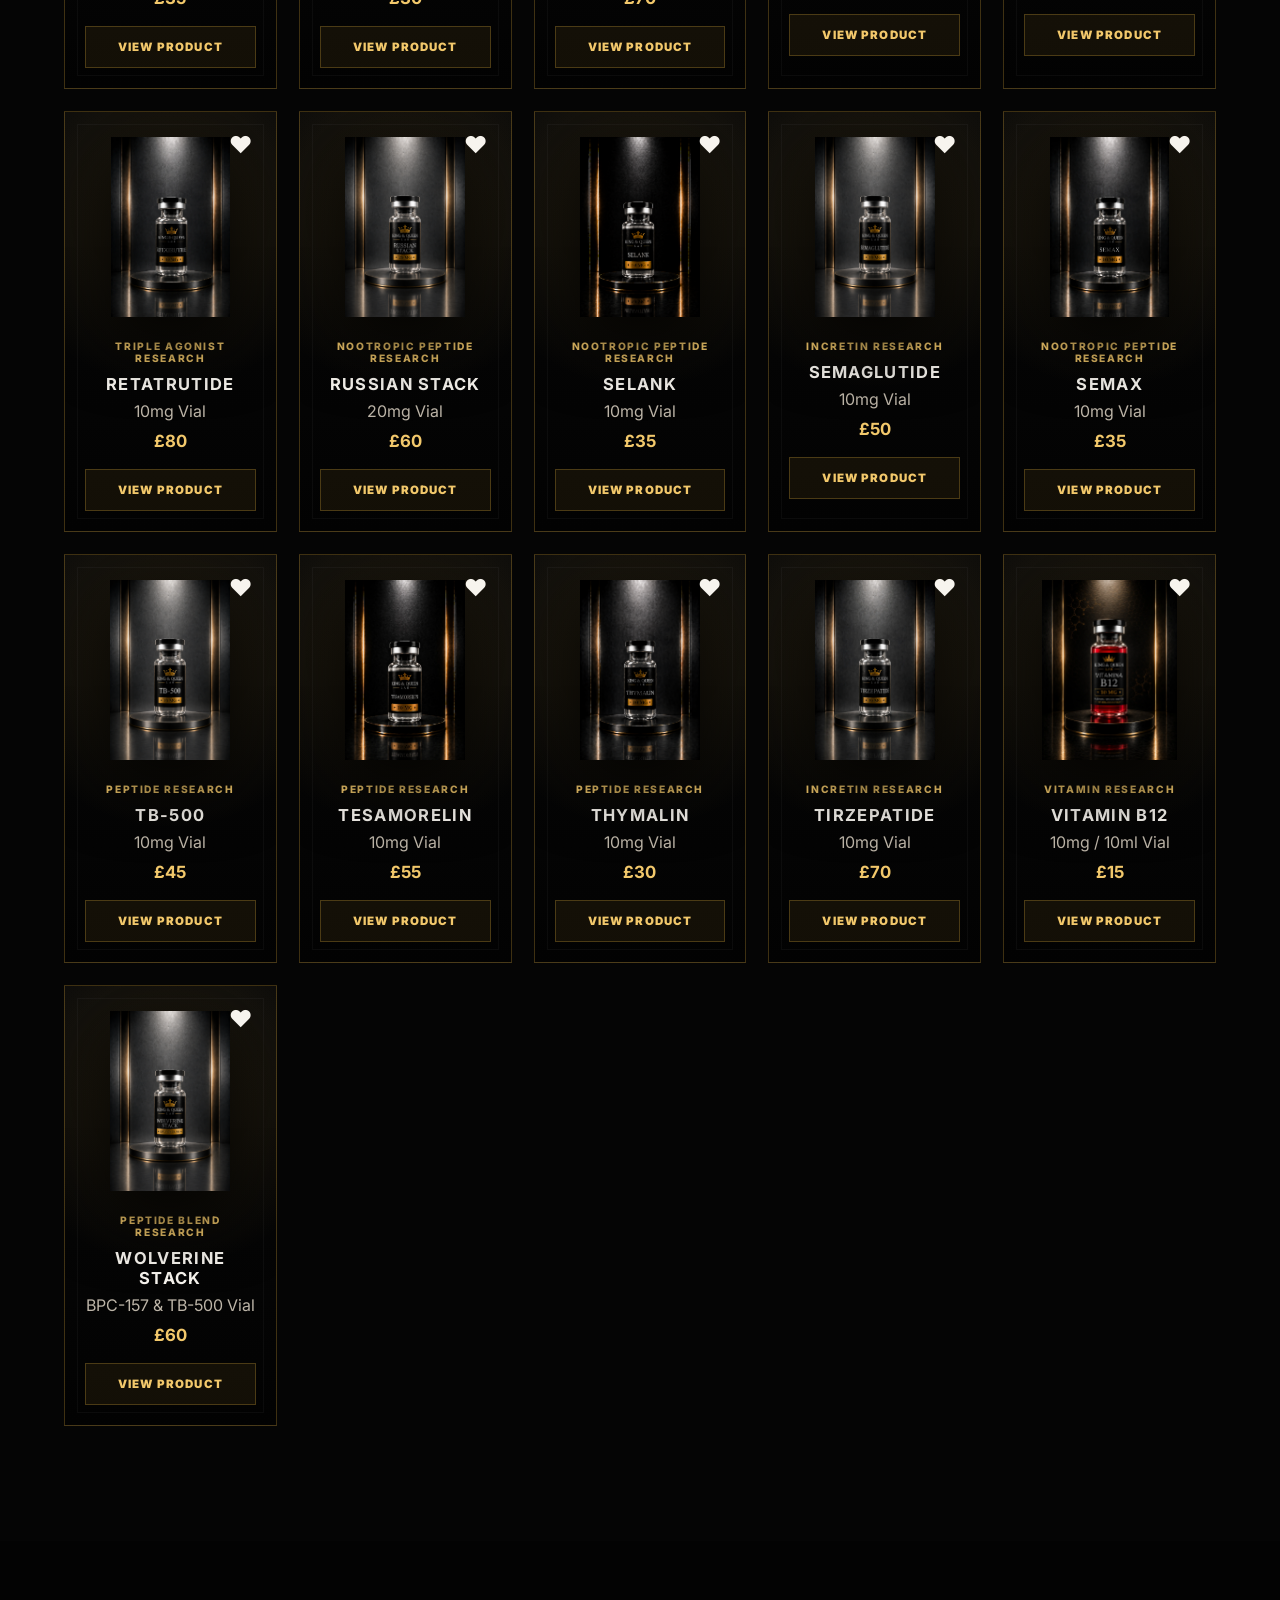
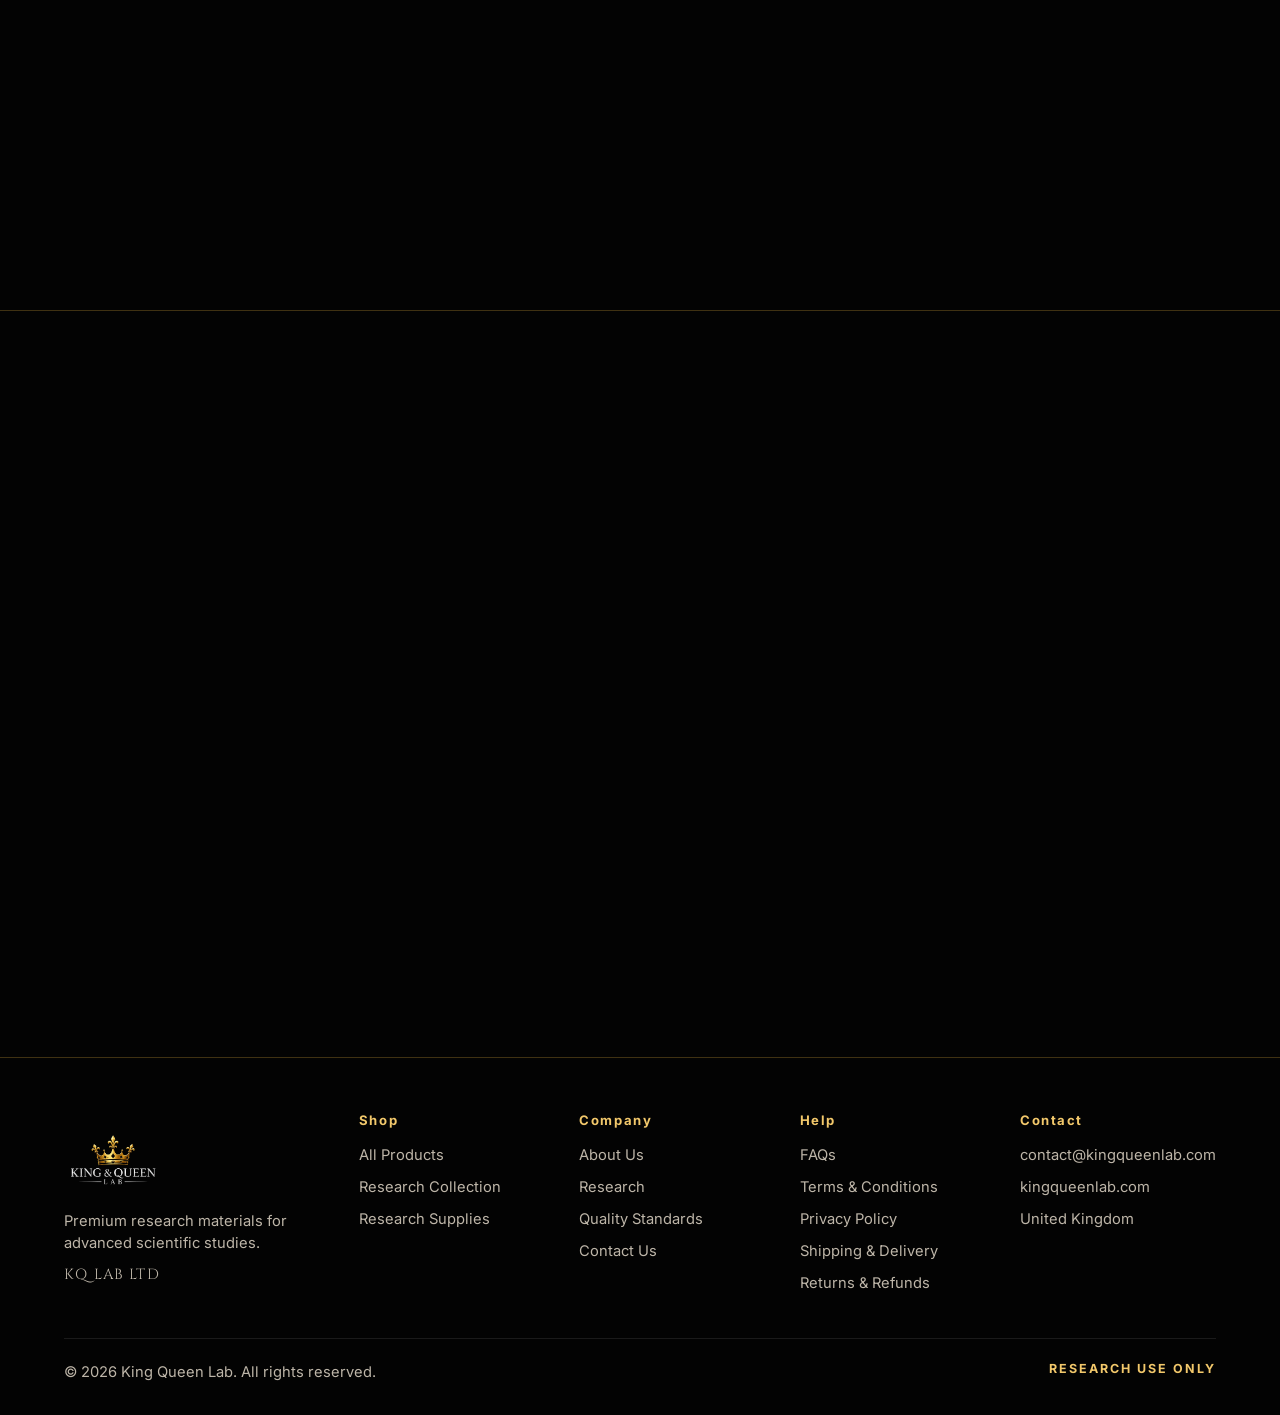
==== commit 1b6a4a61: "Add files via upload" ====
--- a/index.html
+++ b/index.html
@@ -8,7 +8,7 @@
     <link rel="preconnect" href="https://fonts.googleapis.com">
     <link rel="preconnect" href="https://fonts.gstatic.com" crossorigin>
     <link href="https://fonts.googleapis.com/css2?family=Cinzel:wght@500;600;700&family=Inter:wght@400;500;600;700;800&display=swap" rel="stylesheet">
-    <link rel="stylesheet" href="styles.css?v=20260812-reference-direction">
+    <link rel="stylesheet" href="styles.css?v=20260917-cinematic-hero">
   </head>
   <body>
     <div class="entry-gate" data-entry-gate aria-modal="true" role="dialog" aria-labelledby="entry-title">
@@ -110,16 +110,7 @@
           </div>
 
           <div class="hero-stage reveal" aria-label="King Queen Lab product presentation">
-            <div class="molecule-web" aria-hidden="true"></div>
-            <div class="dna-rail" aria-hidden="true"></div>
-            <div class="packaging-box">
-              <span class="box-crown">♛</span>
-              <strong>King Queen<br>Lab</strong>
-              <small>Research material</small>
-            </div>
-            <img class="hero-vial hero-vial-main" src="tirzepatide-20mg.webp" alt="Tirzepatide 20mg research vial">
-            <img class="hero-vial hero-vial-side" src="nad-500mg.webp" alt="NAD+ 500mg research vial">
-            <div class="stage-plinth"></div>
+            <img class="hero-showcase" src="kql-hero-products-v2.png" alt="King Queen Lab Tirzepatide, Retatrutide and NAD+ research materials">
           </div>
         </div>
       </section>
--- a/styles.css
+++ b/styles.css
@@ -473,6 +473,28 @@
   position: relative;
   min-height: 650px;
   perspective: 1100px;
+  overflow: hidden;
+  align-self: stretch;
+  border-left: 1px solid rgba(217, 168, 58, 0.12);
+  background: #020202;
+}
+
+.hero-showcase {
+  position: absolute;
+  inset: 0;
+  width: 100%;
+  height: 100%;
+  object-fit: cover;
+  object-position: 62% center;
+  filter: saturate(0.92) contrast(1.04);
+}
+
+.hero-stage::after {
+  position: absolute;
+  inset: 0;
+  background: linear-gradient(90deg, #020202 0%, rgba(2, 2, 2, 0.62) 12%, transparent 38%);
+  content: "";
+  pointer-events: none;
 }
 
 .molecule-web {
@@ -567,11 +589,13 @@
   width: min(245px, 29%);
 }
 
-.hero-vial-side {
-  right: 4%;
-  bottom: 14%;
-  width: min(315px, 38%);
-  transform: rotate(90deg);
+.hero-vial-secondary {
+  right: 5%;
+  bottom: 17%;
+  z-index: 4;
+  width: min(205px, 25%);
+  transform: translateY(10px) rotate(2deg);
+  filter: drop-shadow(0 24px 38px rgba(0, 0, 0, 0.9));
 }
 
 .stage-plinth {
@@ -1550,6 +1574,15 @@
   .hero-stage {
     min-height: 430px;
     margin-top: 24px;
+    border-left: 0;
+  }
+
+  .hero-showcase {
+    object-position: 58% center;
+  }
+
+  .hero-stage::after {
+    background: linear-gradient(180deg, #020202 0%, transparent 22%, rgba(2, 2, 2, 0.15) 100%);
   }
 
   .packaging-box {
@@ -1565,10 +1598,10 @@
     width: 34%;
   }
 
-  .hero-vial-side {
-    right: -3%;
-    bottom: 14%;
-    width: 43%;
+  .hero-vial-secondary {
+    right: 0;
+    bottom: 17%;
+    width: 29%;
   }
 
   .dna-rail {
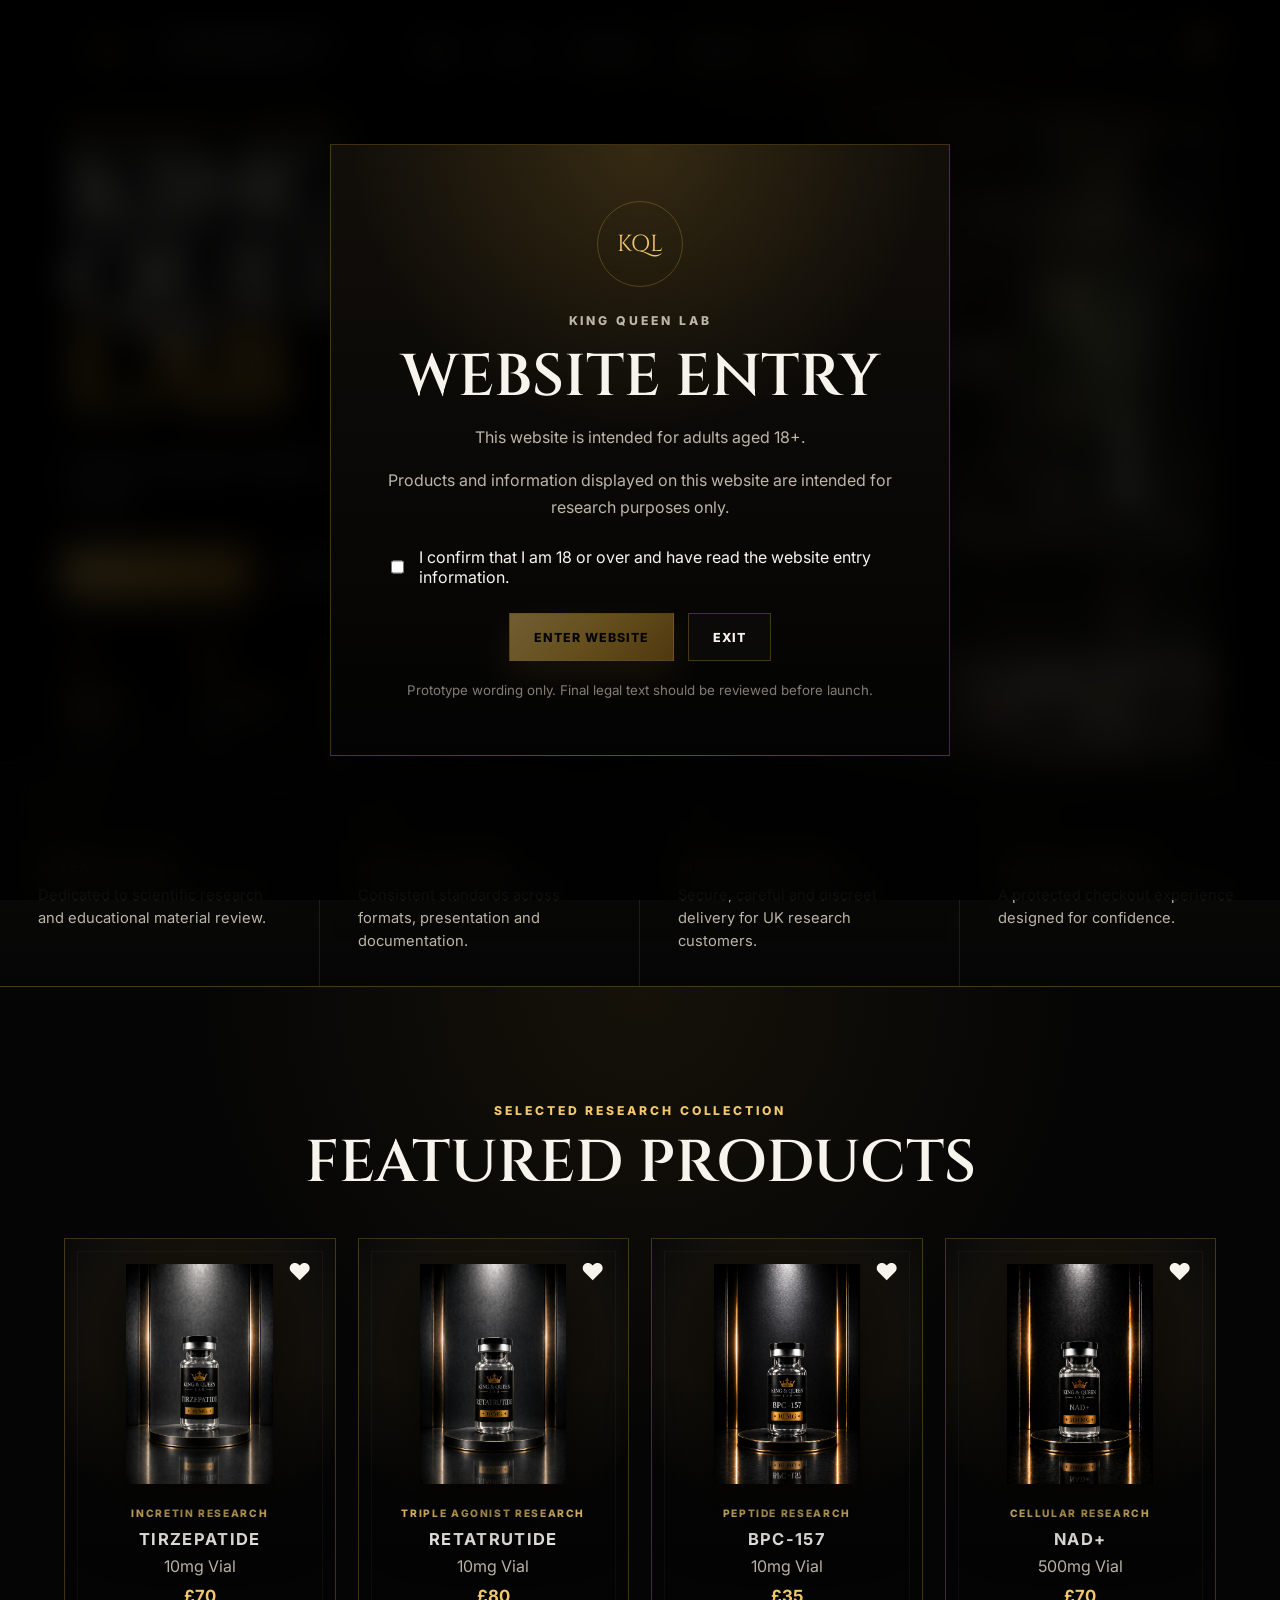
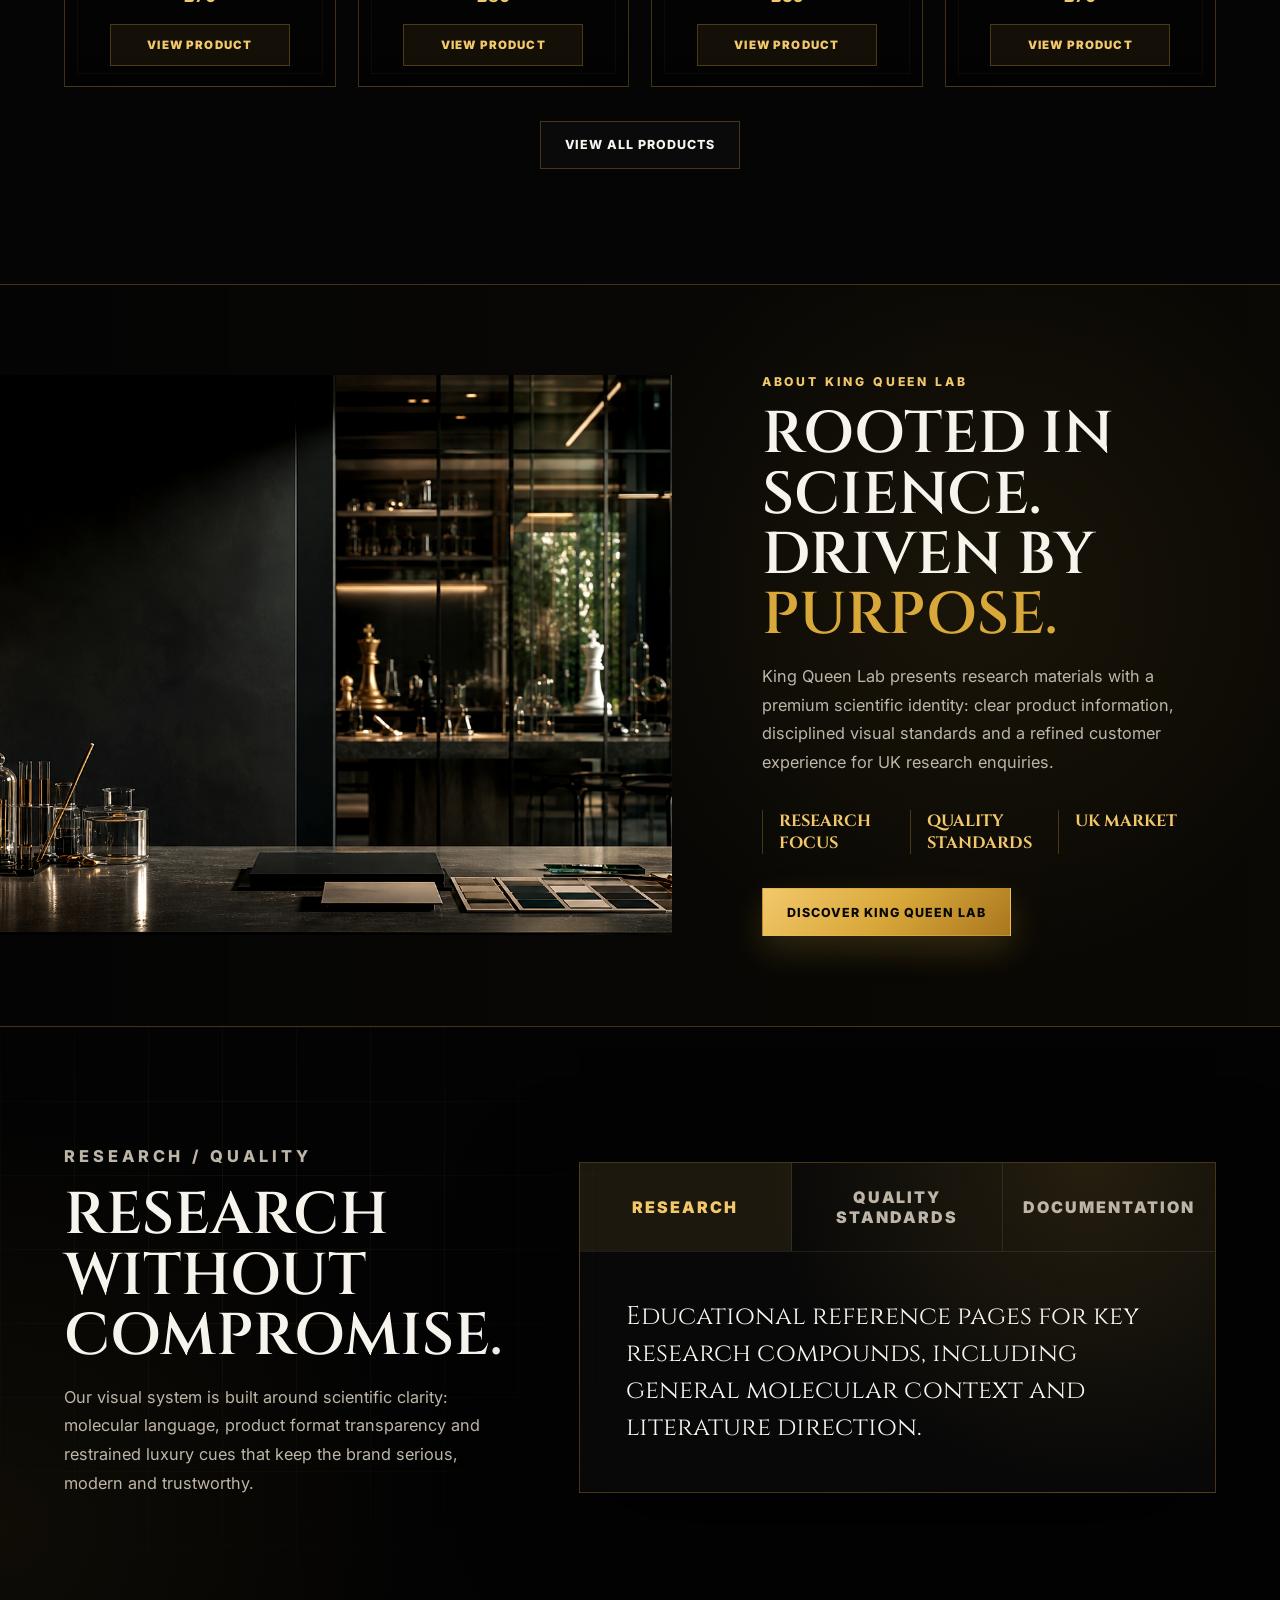
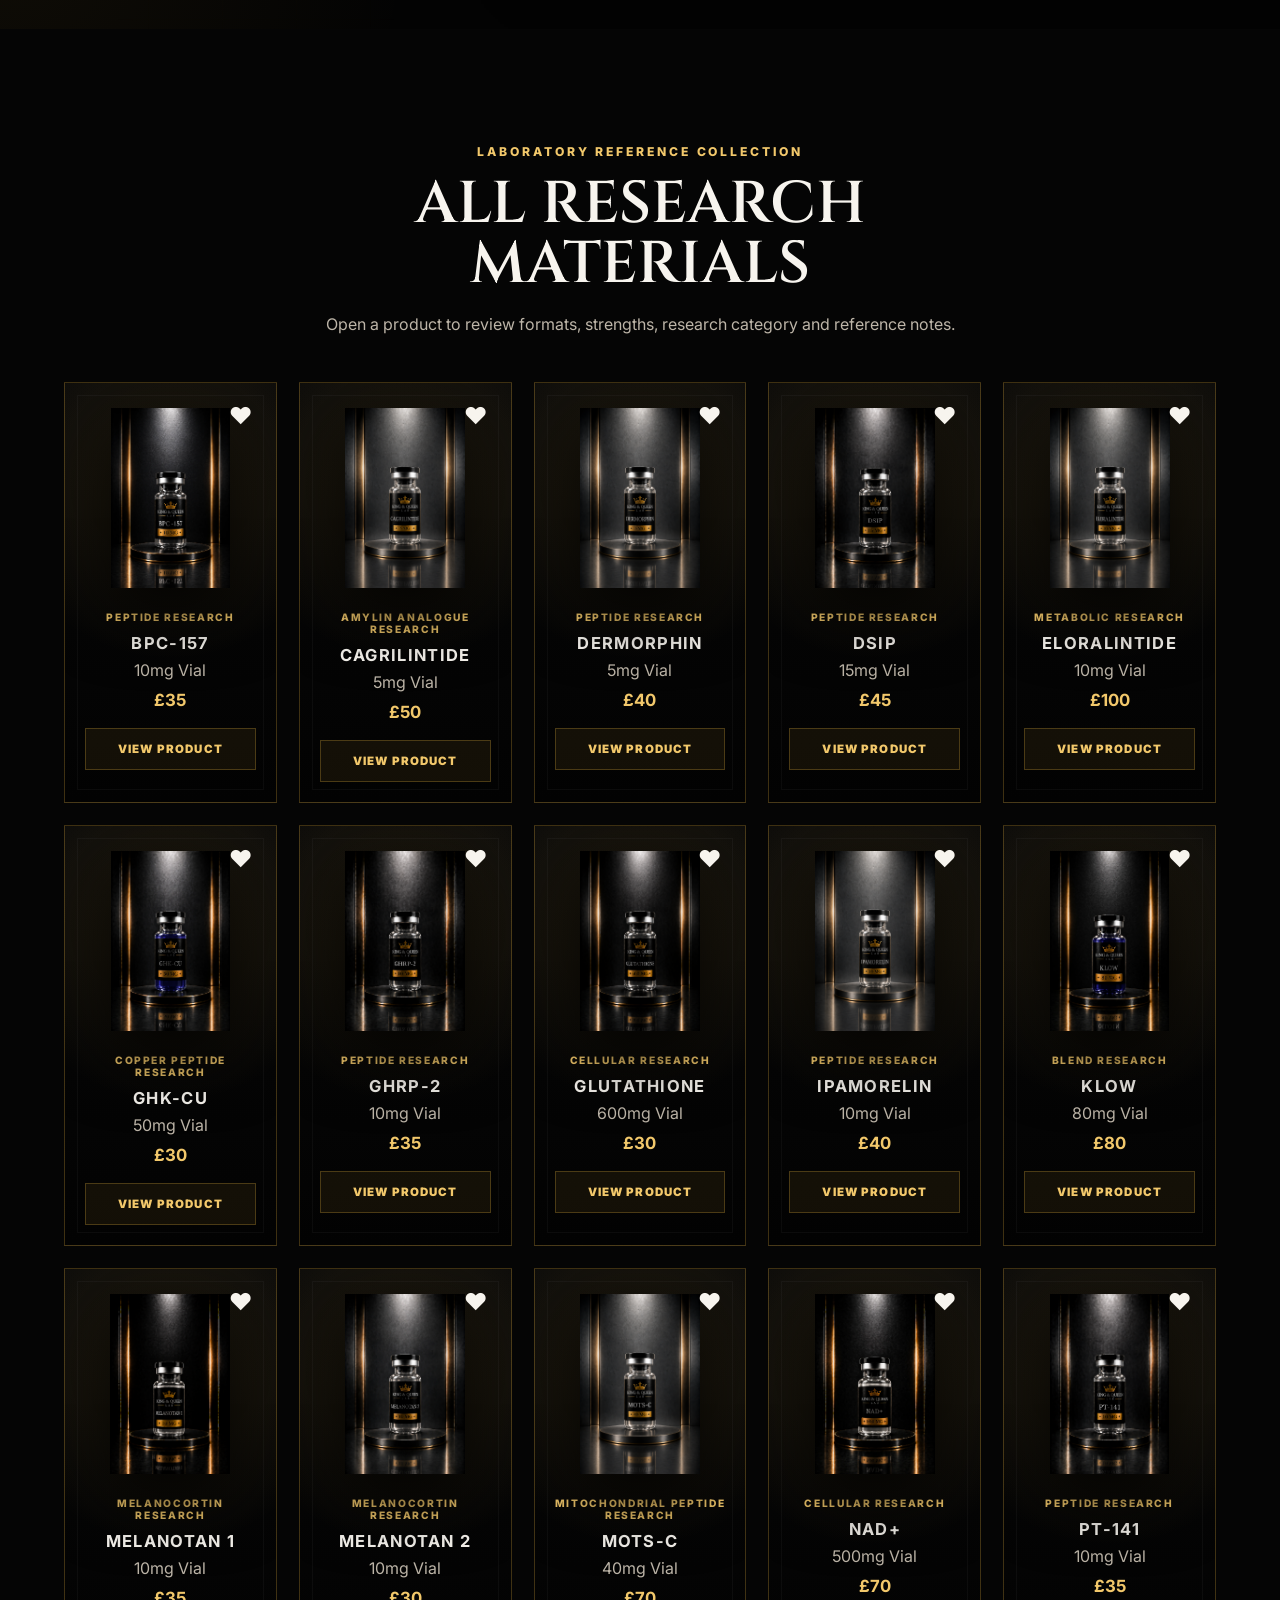
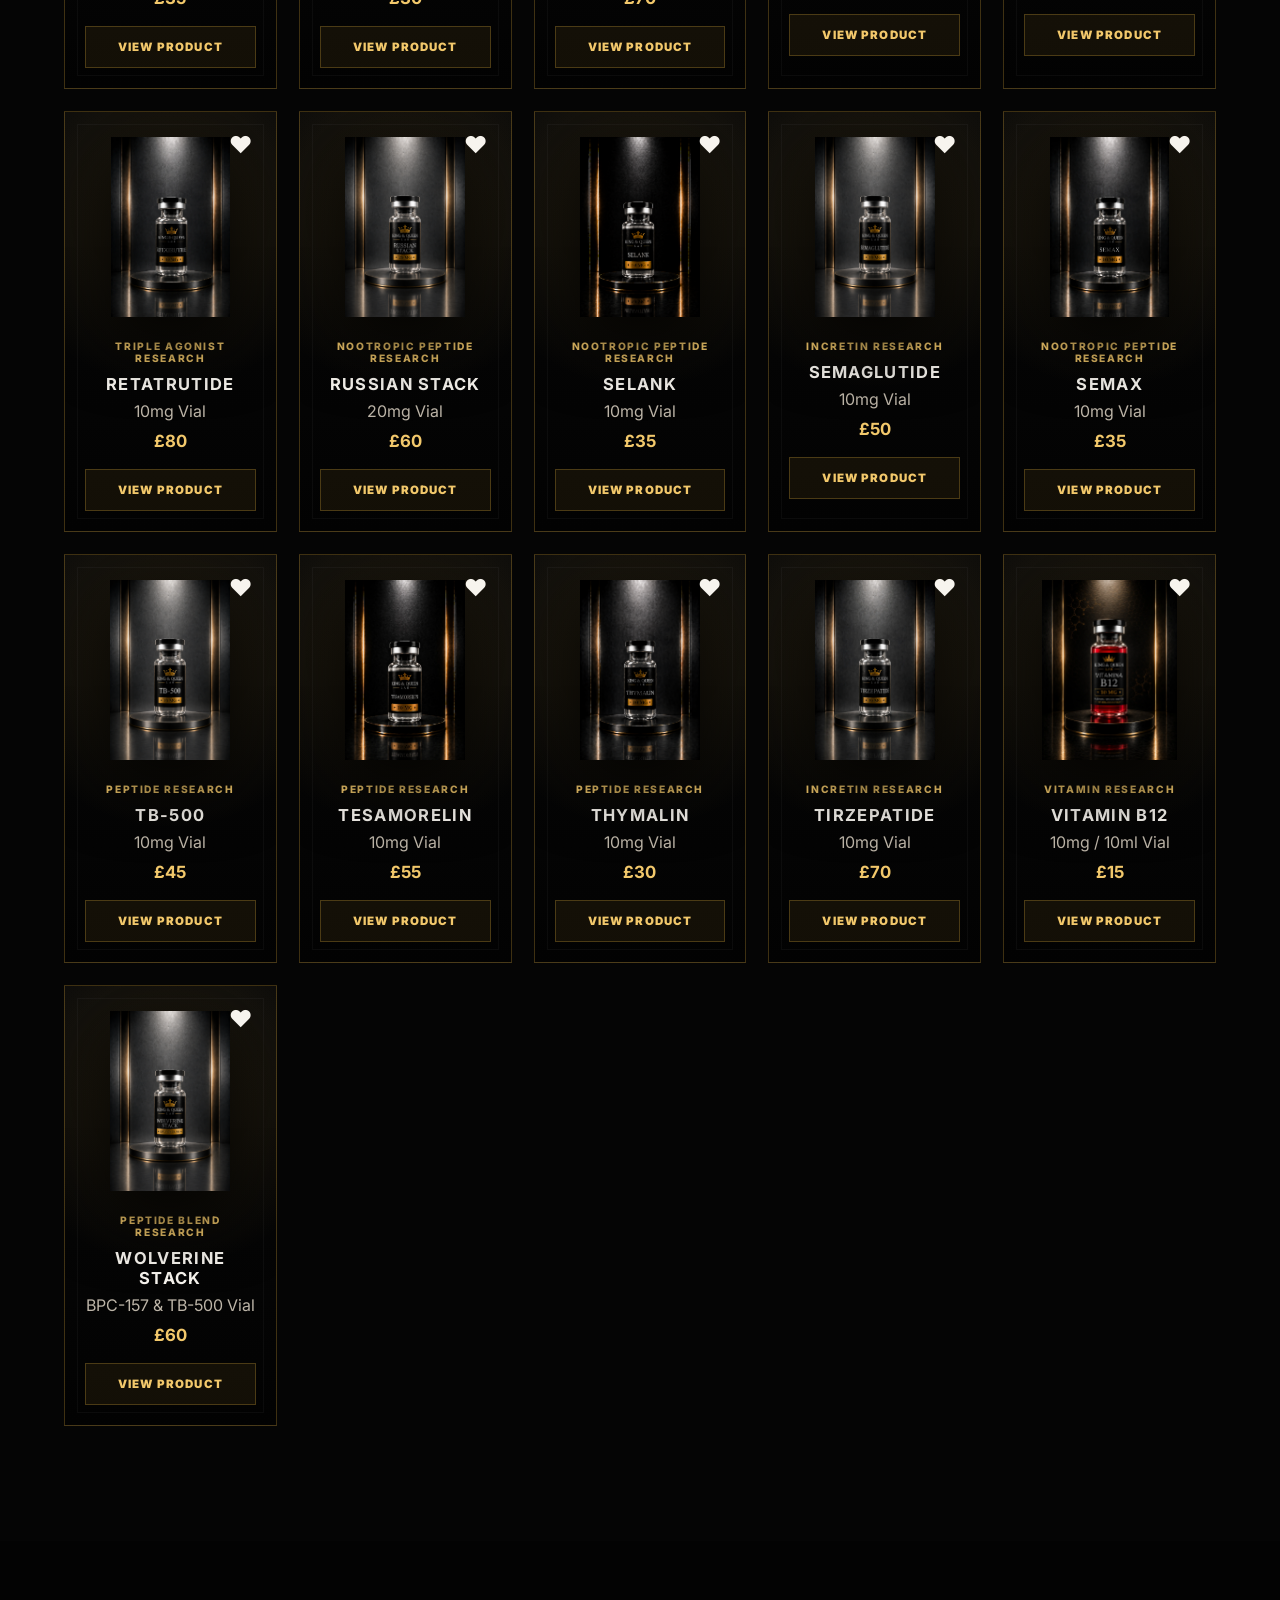
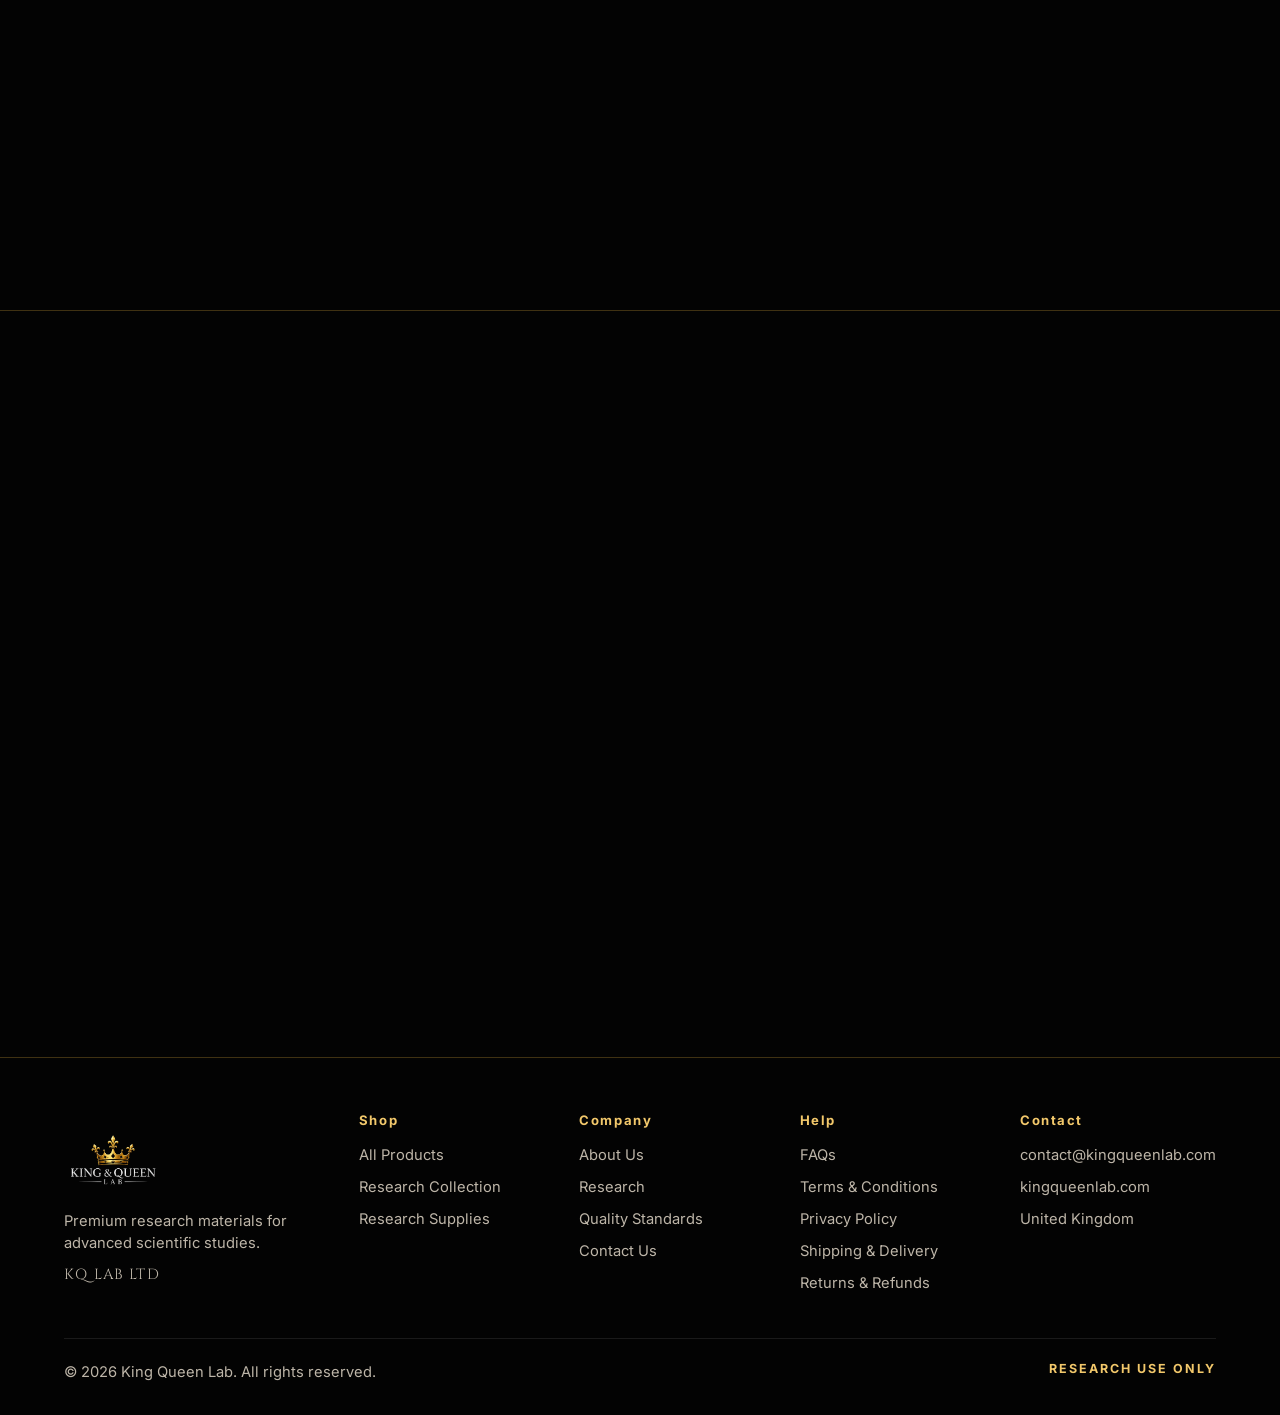
==== commit bf22c105: "Add files via upload" ====
--- a/index.html
+++ b/index.html
@@ -110,7 +110,7 @@
           </div>
 
           <div class="hero-stage reveal" aria-label="King Queen Lab product presentation">
-            <img class="hero-showcase" src="kql-hero-products-v2.png" alt="King Queen Lab Tirzepatide, Retatrutide and NAD+ research materials">
+            <img class="hero-showcase" src="kql-hero-products-v2.png" alt="King Queen Lab Tirzepatide, Retatrutide and NAD+ research materials" onerror="this.onerror=null;this.src='kingqueenlab-hero.png'">
           </div>
         </div>
       </section>
--- a/styles.css
+++ b/styles.css
@@ -476,7 +476,7 @@
   overflow: hidden;
   align-self: stretch;
   border-left: 1px solid rgba(217, 168, 58, 0.12);
-  background: #020202;
+  background: #020202 url("kingqueenlab-hero.png") center / cover no-repeat;
 }
 
 .hero-showcase {
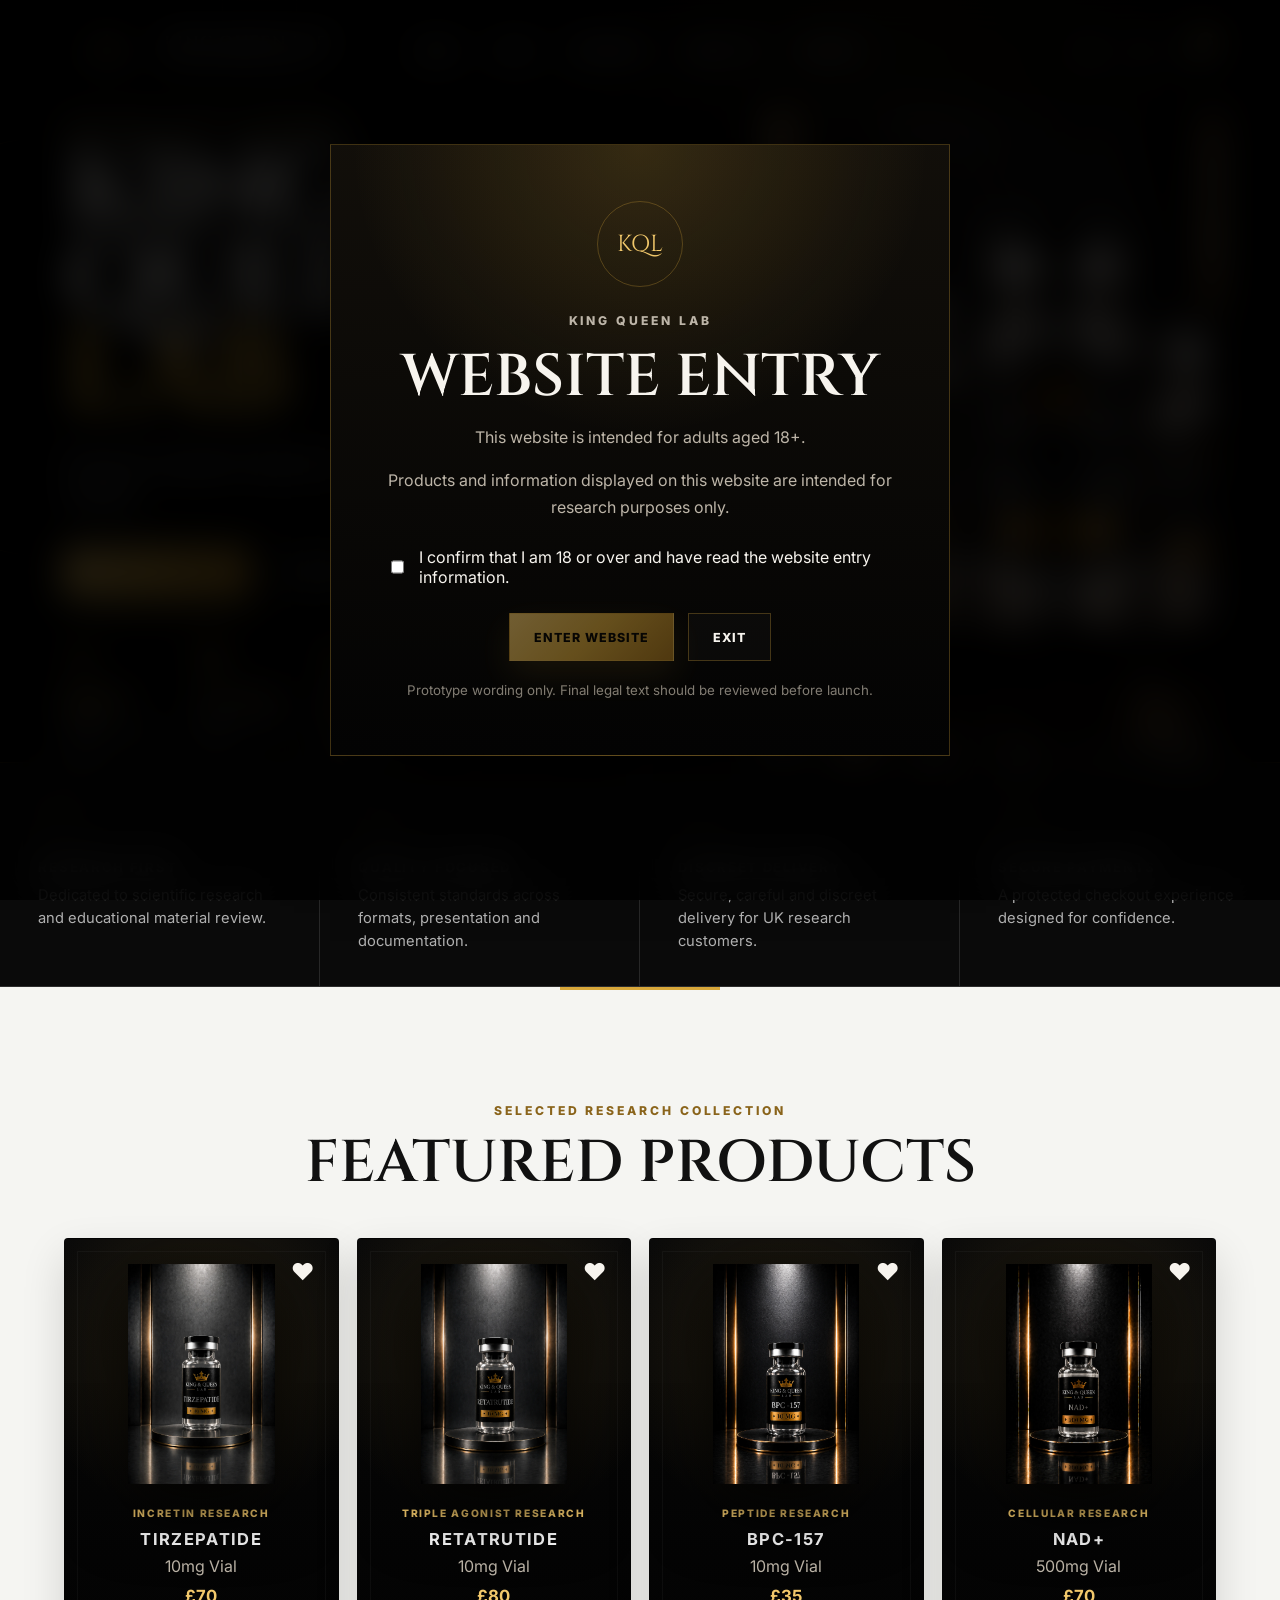
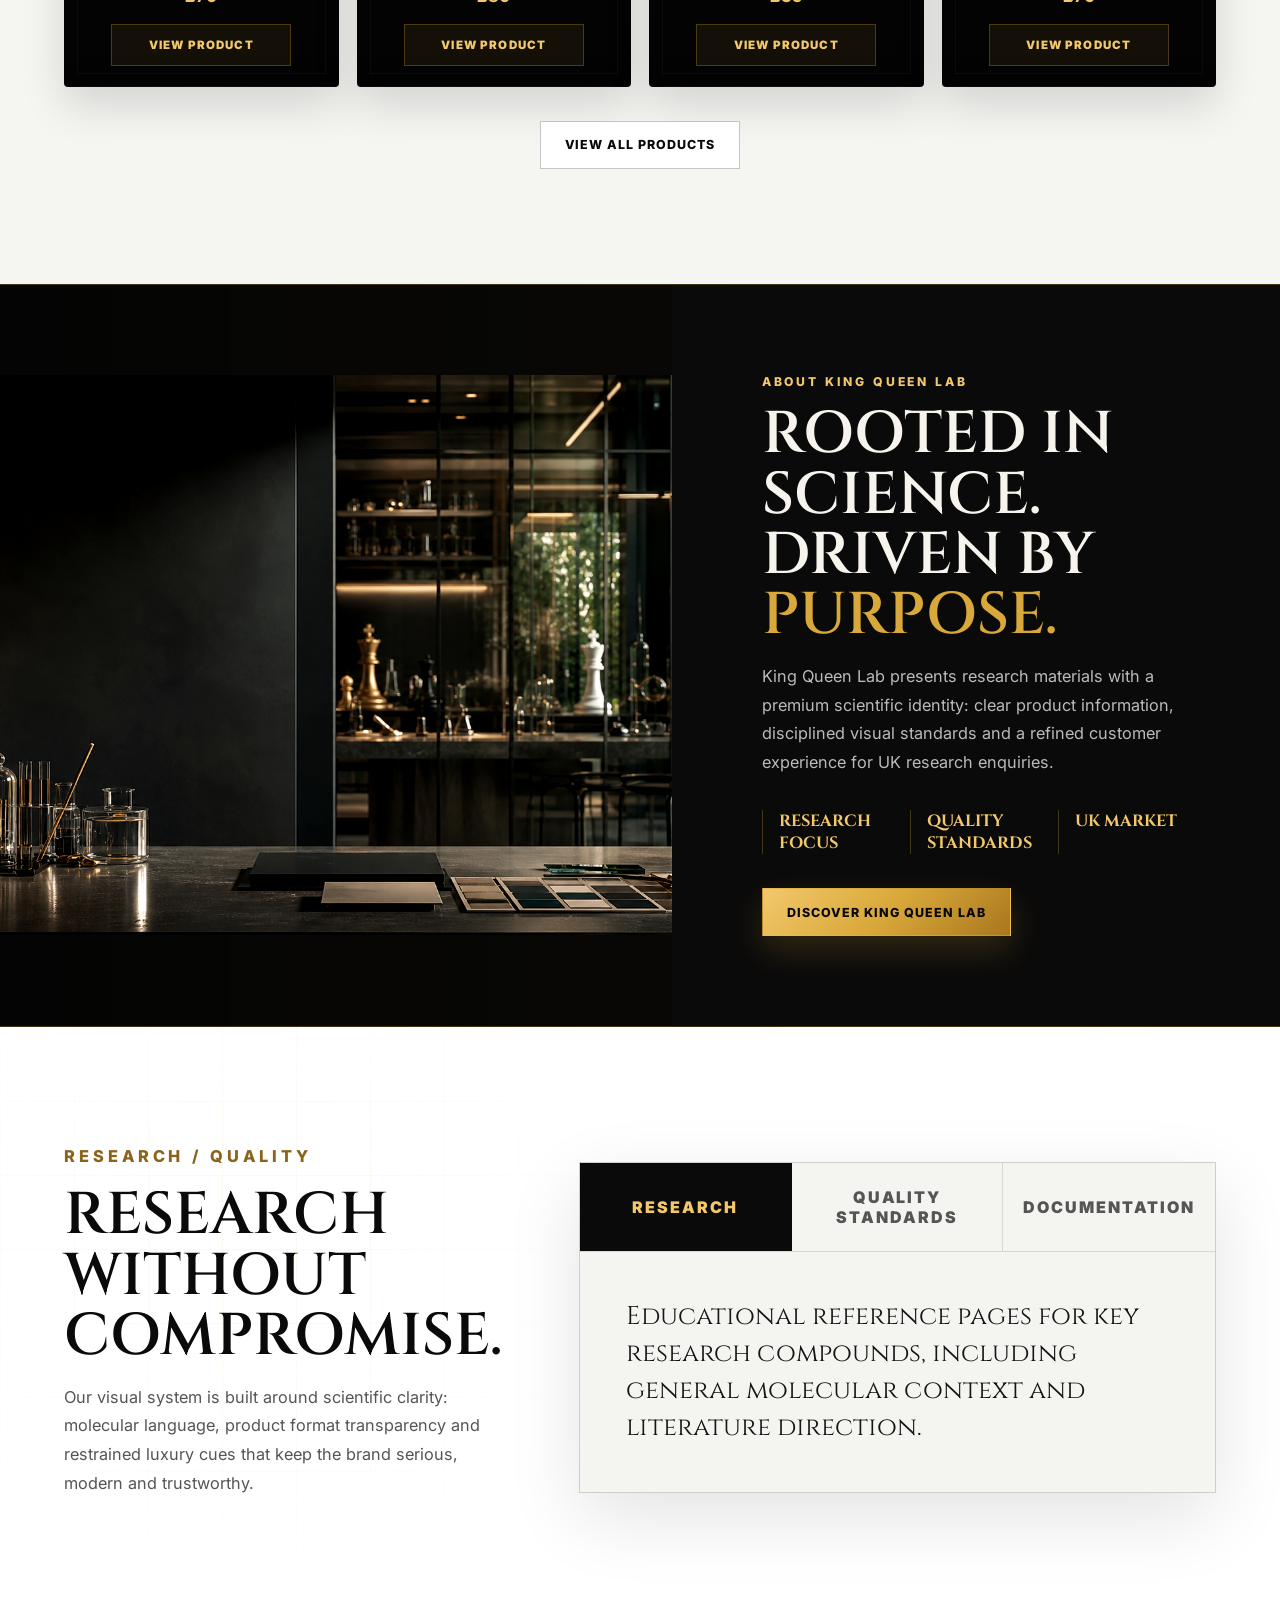
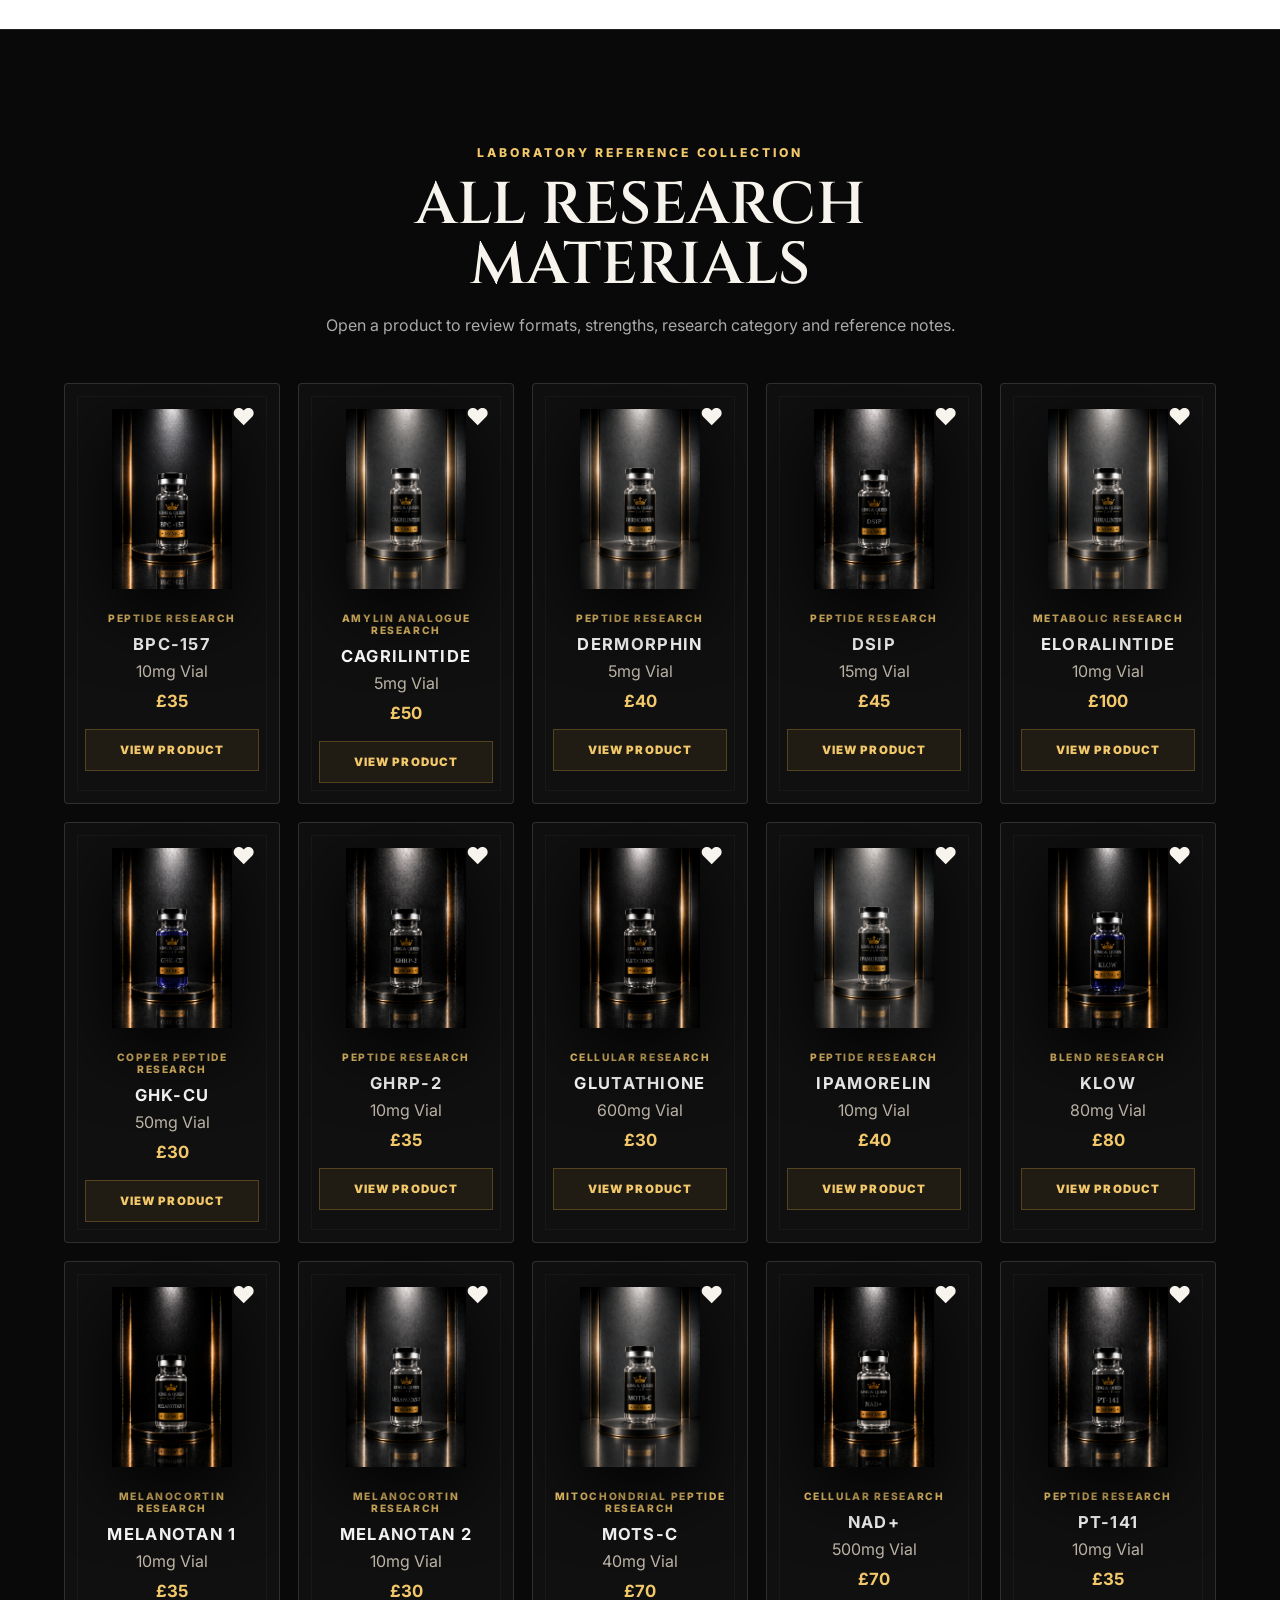
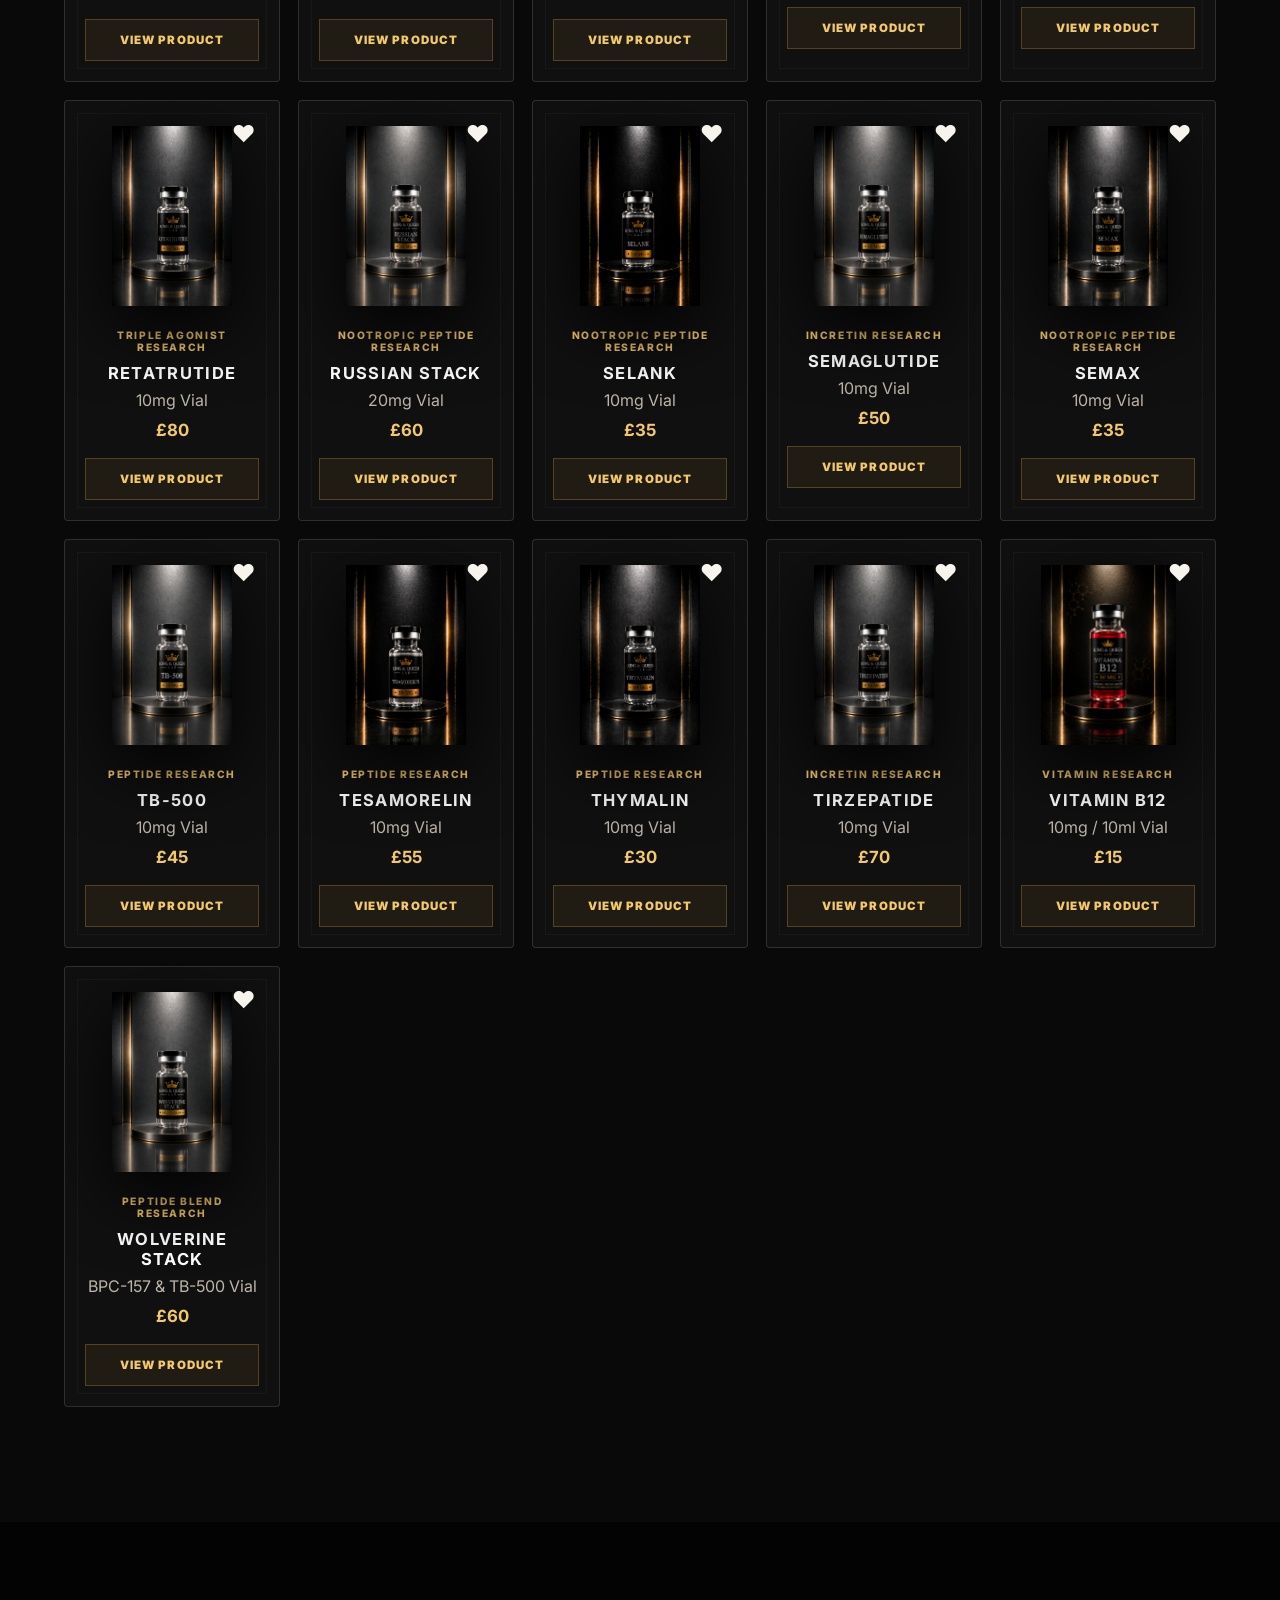
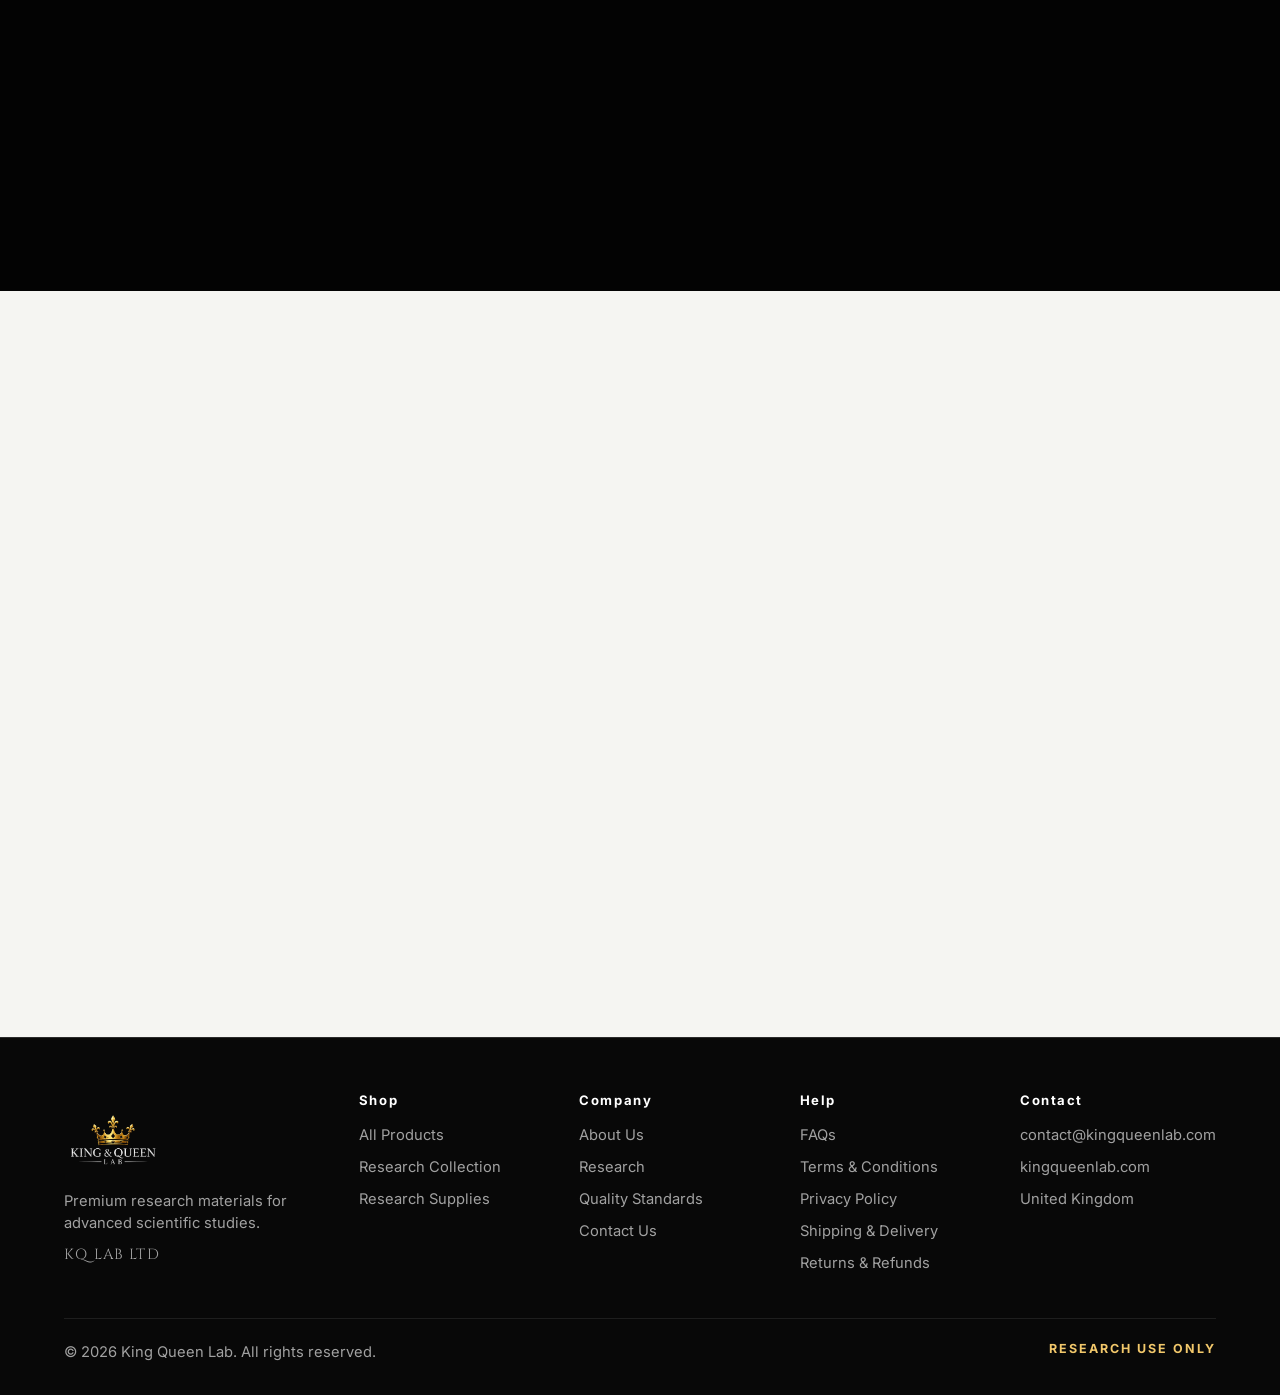
==== commit f3be5de3: "Add files via upload" ====
--- a/index.html
+++ b/index.html
@@ -8,7 +8,7 @@
     <link rel="preconnect" href="https://fonts.googleapis.com">
     <link rel="preconnect" href="https://fonts.gstatic.com" crossorigin>
     <link href="https://fonts.googleapis.com/css2?family=Cinzel:wght@500;600;700&family=Inter:wght@400;500;600;700;800&display=swap" rel="stylesheet">
-    <link rel="stylesheet" href="styles.css?v=20260917-cinematic-hero">
+    <link rel="stylesheet" href="styles.css?v=20260917-clarity-refresh">
   </head>
   <body>
     <div class="entry-gate" data-entry-gate aria-modal="true" role="dialog" aria-labelledby="entry-title">
--- a/styles.css
+++ b/styles.css
@@ -158,7 +158,7 @@
 
 .site-header.is-scrolled {
   border-bottom: 1px solid var(--line-soft);
-  background: rgba(3, 3, 3, 0.74);
+  background: rgba(3, 3, 3, 0.94);
   padding-block: 14px;
   backdrop-filter: blur(18px);
 }
@@ -1437,6 +1437,248 @@
   transform: translateY(0);
 }
 
+/* Homepage clarity refresh: alternating editorial bands keep the dark KQL
+   identity while giving dense product content more room to breathe. */
+.trust-strip {
+  border-bottom-color: rgba(255, 255, 255, 0.14);
+  background: #0a0a0a;
+}
+
+.trust-item {
+  min-height: 146px;
+  border-right-color: rgba(255, 255, 255, 0.12);
+}
+
+.trust-item strong {
+  color: #ffffff;
+}
+
+.trust-item p {
+  color: rgba(255, 255, 255, 0.68);
+}
+
+.collection-section {
+  background: #f5f5f2;
+  color: #0a0a0a;
+}
+
+.collection-section::before {
+  position: absolute;
+  top: 0;
+  left: 50%;
+  width: min(160px, 28vw);
+  height: 3px;
+  background: var(--gold);
+  content: "";
+  transform: translateX(-50%);
+}
+
+.collection-section .section-heading .eyebrow,
+.contact-section .eyebrow {
+  color: #8a641b;
+}
+
+.collection-section .section-heading h2,
+.contact-section h2 {
+  color: #090909;
+}
+
+.collection-section .section-heading h2 {
+  color: #111111;
+}
+
+.collection-section .button-secondary {
+  border-color: rgba(10, 10, 10, 0.24);
+  background: #ffffff;
+  color: #090909;
+}
+
+.collection-section .button-secondary:hover {
+  border-color: var(--gold-deep);
+  background: #090909;
+  color: #ffffff;
+}
+
+.featured-grid,
+.catalogue-grid,
+.section-heading,
+.quality-section,
+.contact-section {
+  width: min(100%, 1480px);
+  margin-inline: auto;
+}
+
+.featured-grid {
+  gap: 18px;
+}
+
+.featured-grid .product-card {
+  border-color: rgba(10, 10, 10, 0.14);
+  box-shadow: 0 18px 44px rgba(0, 0, 0, 0.14);
+}
+
+.product-card {
+  border-radius: 4px;
+}
+
+.product-card h3 {
+  color: #ffffff;
+}
+
+.about-copy {
+  background: #0a0a0a;
+}
+
+.about-copy p:not(.eyebrow) {
+  color: rgba(255, 255, 255, 0.72);
+}
+
+.quality-section {
+  max-width: none;
+  background: #ffffff;
+  color: #0a0a0a;
+}
+
+.quality-copy,
+.quality-panel {
+  width: 100%;
+}
+
+.quality-copy .eyebrow {
+  color: #8a641b;
+}
+
+.quality-copy p {
+  color: #555555;
+}
+
+.quality-panel {
+  border-color: rgba(10, 10, 10, 0.16);
+  background: #f4f4f1;
+  box-shadow: 0 24px 70px rgba(0, 0, 0, 0.11);
+}
+
+.quality-tab {
+  border-right-color: rgba(10, 10, 10, 0.12);
+  color: #555555;
+}
+
+.quality-tab.is-active {
+  background: #0a0a0a;
+  color: var(--gold-soft);
+}
+
+.quality-content {
+  border-top-color: rgba(10, 10, 10, 0.12);
+  color: #151515;
+}
+
+.catalogue-section {
+  border-top: 1px solid rgba(255, 255, 255, 0.1);
+  background: #090909;
+}
+
+.catalogue-section .section-heading p:not(.eyebrow) {
+  color: rgba(255, 255, 255, 0.65);
+}
+
+.catalogue-grid {
+  gap: 18px;
+}
+
+.catalogue-grid .product-card {
+  border-color: rgba(255, 255, 255, 0.13);
+  background: #101010;
+}
+
+.catalogue-grid .product-card:hover {
+  border-color: rgba(242, 200, 107, 0.7);
+}
+
+.newsletter-section {
+  border-color: rgba(255, 255, 255, 0.15);
+  background: #111111;
+}
+
+.newsletter-section h2 {
+  max-width: 720px;
+  color: #ffffff;
+}
+
+.contact-section {
+  max-width: none;
+  border-top: 0;
+  background: #f5f5f2;
+  color: #0a0a0a;
+}
+
+.contact-card,
+.enquiry-form {
+  width: 100%;
+  max-width: 700px;
+}
+
+.contact-card {
+  justify-self: end;
+}
+
+.contact-card p {
+  color: #555555;
+}
+
+.social-links a {
+  border-color: rgba(10, 10, 10, 0.22);
+  background: #ffffff;
+  color: #624711;
+}
+
+.social-links a:hover {
+  background: #0a0a0a;
+  color: #ffffff;
+}
+
+.enquiry-form {
+  justify-self: start;
+  border-color: rgba(10, 10, 10, 0.14);
+  background: #ffffff;
+  box-shadow: 0 20px 55px rgba(0, 0, 0, 0.1);
+}
+
+.enquiry-form label {
+  color: #624711;
+}
+
+.enquiry-form input,
+.enquiry-form textarea {
+  border-color: rgba(10, 10, 10, 0.18);
+  background: #f7f7f5;
+  color: #0a0a0a;
+}
+
+.enquiry-form input::placeholder,
+.enquiry-form textarea::placeholder {
+  color: #777777;
+}
+
+.consent-field {
+  color: #555555 !important;
+}
+
+.site-footer {
+  border-top-color: rgba(255, 255, 255, 0.14);
+  background: #080808;
+}
+
+.site-footer h3 {
+  color: #ffffff;
+}
+
+.site-footer a,
+.site-footer p,
+.site-footer span {
+  color: rgba(255, 255, 255, 0.62);
+}
+
 @media (max-width: 1180px) {
   .site-header {
     grid-template-columns: auto 1fr auto;
